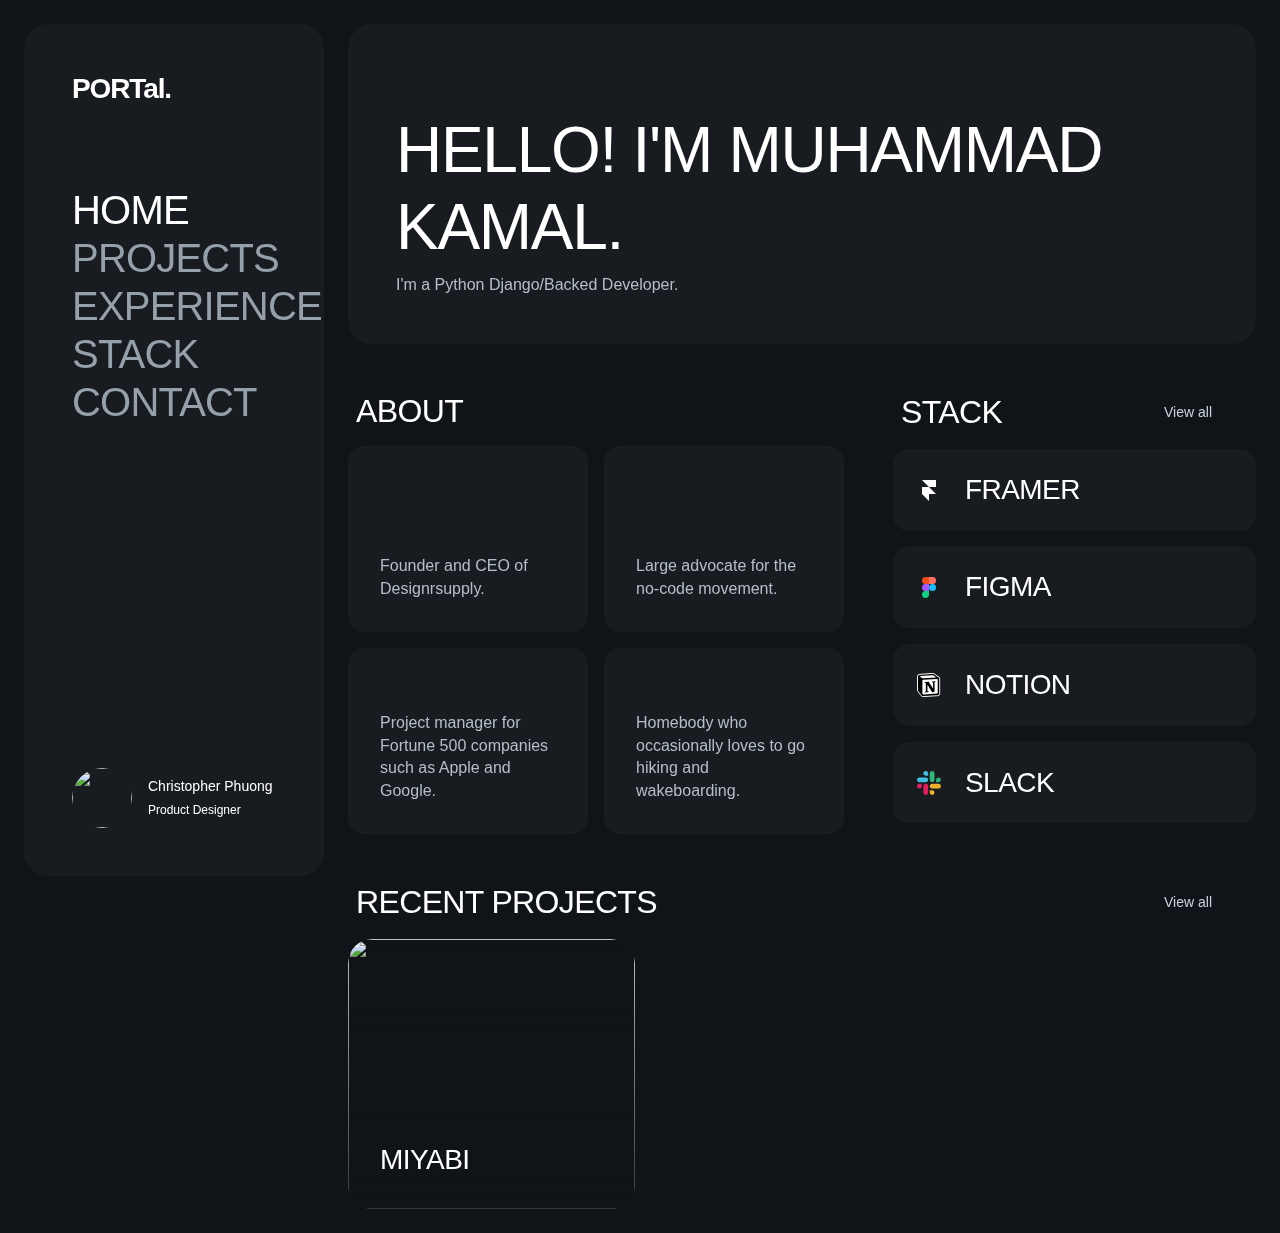
==== portal-template.framer.website/index.html @ afd6a0eb "add portfolio-2023" ====
<!DOCTYPE html><!-- ✨ Built with Framer • https://www.framer.com/ -->
<html>
   <!-- Mirrored from portal-template.framer.website/ by HTTrack Website Copier/3.x [XR&CO'2014], Sat, 02 Sep 2023 09:42:45 GMT -->
   <head>
      <meta charset="utf-8">
      <!-- End of headStart -->
      <meta name="viewport" content="width=device-width">
      <meta name="generator" content="Framer 4c611f3">
      <title>PORTal</title>
      <meta name="description" content="Personal portfolio of product designer, Christopher Phuong.">
      <meta name="framer-search-index" content="https://framerusercontent.com/sites/7beZbeI1h1yM9I72ZnfYFs/searchIndex-llsxda0z.gv7.json">
      <link rel="icon" href="../framerusercontent.com/sites/icons/default-favicon.v3.png">
      <!-- Open Graph / Facebook -->
      <meta property="og:type" content="website">
      <meta property="og:title" content="PORTal">
      <meta property="og:description" content="Personal portfolio of product designer, Christopher Phuong.">
      <meta property="og:image" content="../framerusercontent.com/images/iY5lwgjviGUFRyWDA6PpQGL3kTQ.jpg">
      <!-- Twitter -->
      <meta name="twitter:card" content="summary_large_image">
      <meta name="twitter:title" content="PORTal">
      <meta name="twitter:description" content="Personal portfolio of product designer, Christopher Phuong.">
      <meta name="twitter:image" content="../framerusercontent.com/images/iY5lwgjviGUFRyWDA6PpQGL3kTQ.jpg">
      <link href="https://fonts.gstatic.com/" rel="preconnect" crossorigin="">
      <link rel="canonical" href="https://fabulous-building-348641.framer.app/">
      <link rel="modulepreload" href="https://framerusercontent.com/sites/7beZbeI1h1yM9I72ZnfYFs/chunk-WCQS36CK.mjs">
      <link rel="modulepreload" href="https://framerusercontent.com/sites/7beZbeI1h1yM9I72ZnfYFs/chunk-ELYU6EKT.mjs">
      <link rel="modulepreload" href="https://framerusercontent.com/sites/7beZbeI1h1yM9I72ZnfYFs/SlLAnJ35xLcXRJA16tj9toiIKd7Yx_JMo1keAerm8p0.26AYCARE.mjs">
      <link rel="modulepreload" href="https://framerusercontent.com/sites/7beZbeI1h1yM9I72ZnfYFs/chunk-CHYW2MUD.mjs">
      <link rel="modulepreload" href="https://framerusercontent.com/sites/7beZbeI1h1yM9I72ZnfYFs/chunk-HLEDKTFM.mjs">
      <link rel="modulepreload" href="https://framerusercontent.com/sites/7beZbeI1h1yM9I72ZnfYFs/chunk-CP7LH2JY.mjs">
      <link rel="modulepreload" href="https://framerusercontent.com/sites/7beZbeI1h1yM9I72ZnfYFs/chunk-7OTFZQ2H.mjs">
      <link rel="modulepreload" href="https://framerusercontent.com/sites/7beZbeI1h1yM9I72ZnfYFs/chunk-J6XSFPLR.mjs">
      <link rel="modulepreload" href="https://framerusercontent.com/sites/7beZbeI1h1yM9I72ZnfYFs/chunk-LA2NT3E3.mjs">
      <link rel="modulepreload" href="https://framerusercontent.com/sites/7beZbeI1h1yM9I72ZnfYFs/chunk-JNGADCOJ.mjs">
      <link rel="modulepreload" href="https://framerusercontent.com/sites/7beZbeI1h1yM9I72ZnfYFs/chunk-LEWGV4TJ.mjs">
      <link rel="modulepreload" href="https://framerusercontent.com/sites/7beZbeI1h1yM9I72ZnfYFs/chunk-ONLSW74Z.mjs">
      <link rel="modulepreload" href="https://framerusercontent.com/sites/7beZbeI1h1yM9I72ZnfYFs/chunk-42U43NKG.mjs">
      <style data-framer-css-ssr-minified="" data-framer-components="framer-VSYWX framer-XyH1X framer-0tR4Y framer-uCgfq framer-4eSlw framer-3bycs framer-bFG8b framer-lyFp0 framer-ye7To framer-M2PeW">html,
        body,
        #main {
          height: 100%;
          margin: 0;
          padding: 0;
          box-sizing: border-box
        }
        
        :root {
          -webkit-font-smoothing: antialiased
        }
        
        * {
          box-sizing: border-box;
          -webkit-font-smoothing: inherit
        }
        
        h1,
        h2,
        h3,
        h4,
        h5,
        h6,
        p,
        figure {
          margin: 0
        }
        
        body,
        input,
        textarea,
        select,
        button {
          font-size: 12px;
          font-family: sans-serif
        }
        
        body {
          --token-4682498c-5f9d-4988-9fcc-d16aa3772ebe: #101418;
          --token-85a9719d-92f3-4601-8751-65acc0d02192: rgb(24, 28, 32);
          --token-0b309014-cfad-48c0-b779-358748264309: rgb(36, 40, 44);
          --token-115c1ffa-1208-4315-974b-e11845c99da0: rgb(255, 255, 255);
          --token-7202a82d-c244-4fb3-b904-55b189d215cc: rgb(200, 210, 220);
          --token-ae5d2b73-0163-4e12-ae73-e6989f9675b5: rgb(150, 160, 170);
          --token-970b21ff-9126-466b-9022-2793ef615d3e: rgb(100, 110, 120)
        }
        
        #__framer-badge-container {
          position: fixed;
          bottom: 0;
          padding: 20px;
          width: 100%;
          display: flex;
          justify-content: right;
          pointer-events: none;
          z-index: 314159
        }
        
        .__framer-badge {
          pointer-events: auto
        }
        
        @font-face {
          font-family: Inter Tight;
          font-style: normal;
          font-weight: 400;
          font-display: swap;
          src: url(https://fonts.gstatic.com/s/intertight/v7/NGSnv5HMAFg6IuGlBNMjxJEL2VmU3NS7Z2mjDw-aVi5SkK8.woff2) format("woff2");
          unicode-range: U+0460-052F, U+1C80-1C88, U+20B4, U+2DE0-2DFF, U+A640-A69F, U+FE2E-FE2F
        }
        
        @font-face {
          font-family: Inter Tight;
          font-style: normal;
          font-weight: 400;
          font-display: swap;
          src: url(https://fonts.gstatic.com/s/intertight/v7/NGSnv5HMAFg6IuGlBNMjxJEL2VmU3NS7Z2mjDw-aXy5SkK8.woff2) format("woff2");
          unicode-range: U+0301, U+0400-045F, U+0490-0491, U+04B0-04B1, U+2116
        }
        
        @font-face {
          font-family: Inter Tight;
          font-style: normal;
          font-weight: 400;
          font-display: swap;
          src: url(https://fonts.gstatic.com/s/intertight/v7/NGSnv5HMAFg6IuGlBNMjxJEL2VmU3NS7Z2mjDw-aVy5SkK8.woff2) format("woff2");
          unicode-range: U+1F00-1FFF
        }
        
        @font-face {
          font-family: Inter Tight;
          font-style: normal;
          font-weight: 400;
          font-display: swap;
          src: url(https://fonts.gstatic.com/s/intertight/v7/NGSnv5HMAFg6IuGlBNMjxJEL2VmU3NS7Z2mjDw-aWC5SkK8.woff2) format("woff2");
          unicode-range: U+0370-03FF
        }
        
        @font-face {
          font-family: Inter Tight;
          font-style: normal;
          font-weight: 400;
          font-display: swap;
          src: url(https://fonts.gstatic.com/s/intertight/v7/NGSnv5HMAFg6IuGlBNMjxJEL2VmU3NS7Z2mjDw-aVC5SkK8.woff2) format("woff2");
          unicode-range: U+0102-0103, U+0110-0111, U+0128-0129, U+0168-0169, U+01A0-01A1, U+01AF-01B0, U+0300-0301, U+0303-0304, U+0308-0309, U+0323, U+0329, U+1EA0-1EF9, U+20AB
        }
        
        @font-face {
          font-family: Inter Tight;
          font-style: normal;
          font-weight: 400;
          font-display: swap;
          src: url(https://fonts.gstatic.com/s/intertight/v7/NGSnv5HMAFg6IuGlBNMjxJEL2VmU3NS7Z2mjDw-aVS5SkK8.woff2) format("woff2");
          unicode-range: U+0100-02AF, U+0304, U+0308, U+0329, U+1E00-1E9F, U+1EF2-1EFF, U+2020, U+20A0-20AB, U+20AD-20CF, U+2113, U+2C60-2C7F, U+A720-A7FF
        }
        
        @font-face {
          font-family: Inter Tight;
          font-style: normal;
          font-weight: 400;
          font-display: swap;
          src: url(https://fonts.gstatic.com/s/intertight/v7/NGSnv5HMAFg6IuGlBNMjxJEL2VmU3NS7Z2mjDw-aWy5S.woff2) format("woff2");
          unicode-range: U+0000-00FF, U+0131, U+0152-0153, U+02BB-02BC, U+02C6, U+02DA, U+02DC, U+0304, U+0308, U+0329, U+2000-206F, U+2074, U+20AC, U+2122, U+2191, U+2193, U+2212, U+2215, U+FEFF, U+FFFD
        }
        
        @font-face {
          font-family: League Gothic;
          font-style: normal;
          font-weight: 400;
          font-stretch: 100%;
          font-display: swap;
          src: url(https://fonts.gstatic.com/s/leaguegothic/v11/qFdR35CBi4tvBz81xy7WG7ep-BQAY7Krj7feObpH_9aug9UKQw.woff2) format("woff2");
          unicode-range: U+0102-0103, U+0110-0111, U+0128-0129, U+0168-0169, U+01A0-01A1, U+01AF-01B0, U+0300-0301, U+0303-0304, U+0308-0309, U+0323, U+0329, U+1EA0-1EF9, U+20AB
        }
        
        @font-face {
          font-family: League Gothic;
          font-style: normal;
          font-weight: 400;
          font-stretch: 100%;
          font-display: swap;
          src: url(https://fonts.gstatic.com/s/leaguegothic/v11/qFdR35CBi4tvBz81xy7WG7ep-BQAY7Krj7feObpH_9avg9UKQw.woff2) format("woff2");
          unicode-range: U+0100-02AF, U+0304, U+0308, U+0329, U+1E00-1E9F, U+1EF2-1EFF, U+2020, U+20A0-20AB, U+20AD-20CF, U+2113, U+2C60-2C7F, U+A720-A7FF
        }
        
        @font-face {
          font-family: League Gothic;
          font-style: normal;
          font-weight: 400;
          font-stretch: 100%;
          font-display: swap;
          src: url(https://fonts.gstatic.com/s/leaguegothic/v11/qFdR35CBi4tvBz81xy7WG7ep-BQAY7Krj7feObpH_9ahg9U.woff2) format("woff2");
          unicode-range: U+0000-00FF, U+0131, U+0152-0153, U+02BB-02BC, U+02C6, U+02DA, U+02DC, U+0304, U+0308, U+0329, U+2000-206F, U+2074, U+20AC, U+2122, U+2191, U+2193, U+2212, U+2215, U+FEFF, U+FFFD
        }
        
        @font-face {
          font-family: Red Hat Display;
          font-style: normal;
          font-weight: 700;
          font-display: swap;
          src: url(https://fonts.gstatic.com/s/redhatdisplay/v19/8vIf7wUr0m80wwYf0QCXZzYzUoTK8RZQvRd-D1NYbouRQkEz-Eec.woff2) format("woff2");
          unicode-range: U+0100-02AF, U+0304, U+0308, U+0329, U+1E00-1E9F, U+1EF2-1EFF, U+2020, U+20A0-20AB, U+20AD-20CF, U+2113, U+2C60-2C7F, U+A720-A7FF
        }
        
        @font-face {
          font-family: Red Hat Display;
          font-style: normal;
          font-weight: 700;
          font-display: swap;
          src: url(https://fonts.gstatic.com/s/redhatdisplay/v19/8vIf7wUr0m80wwYf0QCXZzYzUoTK8RZQvRd-D1NYbouRQk8z-A.woff2) format("woff2");
          unicode-range: U+0000-00FF, U+0131, U+0152-0153, U+02BB-02BC, U+02C6, U+02DA, U+02DC, U+0304, U+0308, U+0329, U+2000-206F, U+2074, U+20AC, U+2122, U+2191, U+2193, U+2212, U+2215, U+FEFF, U+FFFD
        }
        
        @font-face {
          font-family: Inter Tight;
          font-style: normal;
          font-weight: 500;
          font-display: block;
          src: url(https://fonts.gstatic.com/s/intertight/v7/NGSwv5HMAFg6IuGlBNMjxLsK8ah8QA.woff2) format("woff2");
          unicode-range: U+0460-052F, U+1C80-1C88, U+20B4, U+2DE0-2DFF, U+A640-A69F, U+FE2E-FE2F
        }
        
        @font-face {
          font-family: Inter Tight;
          font-style: normal;
          font-weight: 500;
          font-display: block;
          src: url(https://fonts.gstatic.com/s/intertight/v7/NGSwv5HMAFg6IuGlBNMjxLsD8ah8QA.woff2) format("woff2");
          unicode-range: U+0301, U+0400-045F, U+0490-0491, U+04B0-04B1, U+2116
        }
        
        @font-face {
          font-family: Inter Tight;
          font-style: normal;
          font-weight: 500;
          font-display: block;
          src: url(https://fonts.gstatic.com/s/intertight/v7/NGSwv5HMAFg6IuGlBNMjxLsL8ah8QA.woff2) format("woff2");
          unicode-range: U+1F00-1FFF
        }
        
        @font-face {
          font-family: Inter Tight;
          font-style: normal;
          font-weight: 500;
          font-display: block;
          src: url(https://fonts.gstatic.com/s/intertight/v7/NGSwv5HMAFg6IuGlBNMjxLsE8ah8QA.woff2) format("woff2");
          unicode-range: U+0370-03FF
        }
        
        @font-face {
          font-family: Inter Tight;
          font-style: normal;
          font-weight: 500;
          font-display: block;
          src: url(https://fonts.gstatic.com/s/intertight/v7/NGSwv5HMAFg6IuGlBNMjxLsI8ah8QA.woff2) format("woff2");
          unicode-range: U+0102-0103, U+0110-0111, U+0128-0129, U+0168-0169, U+01A0-01A1, U+01AF-01B0, U+0300-0301, U+0303-0304, U+0308-0309, U+0323, U+0329, U+1EA0-1EF9, U+20AB
        }
        
        @font-face {
          font-family: Inter Tight;
          font-style: normal;
          font-weight: 500;
          font-display: block;
          src: url(https://fonts.gstatic.com/s/intertight/v7/NGSwv5HMAFg6IuGlBNMjxLsJ8ah8QA.woff2) format("woff2");
          unicode-range: U+0100-02AF, U+0304, U+0308, U+0329, U+1E00-1E9F, U+1EF2-1EFF, U+2020, U+20A0-20AB, U+20AD-20CF, U+2113, U+2C60-2C7F, U+A720-A7FF
        }
        
        @font-face {
          font-family: Inter Tight;
          font-style: normal;
          font-weight: 500;
          font-display: block;
          src: url(https://fonts.gstatic.com/s/intertight/v7/NGSwv5HMAFg6IuGlBNMjxLsH8ag.woff2) format("woff2");
          unicode-range: U+0000-00FF, U+0131, U+0152-0153, U+02BB-02BC, U+02C6, U+02DA, U+02DC, U+0304, U+0308, U+0329, U+2000-206F, U+2074, U+20AC, U+2122, U+2191, U+2193, U+2212, U+2215, U+FEFF, U+FFFD
        }
        
        @font-face {
          font-family: Inter Tight;
          font-style: normal;
          font-weight: 600;
          font-display: block;
          src: url(https://fonts.gstatic.com/s/intertight/v7/NGSwv5HMAFg6IuGlBNMjxLsK8ah8QA.woff2) format("woff2");
          unicode-range: U+0460-052F, U+1C80-1C88, U+20B4, U+2DE0-2DFF, U+A640-A69F, U+FE2E-FE2F
        }
        
        @font-face {
          font-family: Inter Tight;
          font-style: normal;
          font-weight: 600;
          font-display: block;
          src: url(https://fonts.gstatic.com/s/intertight/v7/NGSwv5HMAFg6IuGlBNMjxLsD8ah8QA.woff2) format("woff2");
          unicode-range: U+0301, U+0400-045F, U+0490-0491, U+04B0-04B1, U+2116
        }
        
        @font-face {
          font-family: Inter Tight;
          font-style: normal;
          font-weight: 600;
          font-display: block;
          src: url(https://fonts.gstatic.com/s/intertight/v7/NGSwv5HMAFg6IuGlBNMjxLsL8ah8QA.woff2) format("woff2");
          unicode-range: U+1F00-1FFF
        }
        
        @font-face {
          font-family: Inter Tight;
          font-style: normal;
          font-weight: 600;
          font-display: block;
          src: url(https://fonts.gstatic.com/s/intertight/v7/NGSwv5HMAFg6IuGlBNMjxLsE8ah8QA.woff2) format("woff2");
          unicode-range: U+0370-03FF
        }
        
        @font-face {
          font-family: Inter Tight;
          font-style: normal;
          font-weight: 600;
          font-display: block;
          src: url(https://fonts.gstatic.com/s/intertight/v7/NGSwv5HMAFg6IuGlBNMjxLsI8ah8QA.woff2) format("woff2");
          unicode-range: U+0102-0103, U+0110-0111, U+0128-0129, U+0168-0169, U+01A0-01A1, U+01AF-01B0, U+0300-0301, U+0303-0304, U+0308-0309, U+0323, U+0329, U+1EA0-1EF9, U+20AB
        }
        
        @font-face {
          font-family: Inter Tight;
          font-style: normal;
          font-weight: 600;
          font-display: block;
          src: url(https://fonts.gstatic.com/s/intertight/v7/NGSwv5HMAFg6IuGlBNMjxLsJ8ah8QA.woff2) format("woff2");
          unicode-range: U+0100-02AF, U+0304, U+0308, U+0329, U+1E00-1E9F, U+1EF2-1EFF, U+2020, U+20A0-20AB, U+20AD-20CF, U+2113, U+2C60-2C7F, U+A720-A7FF
        }
        
        @font-face {
          font-family: Inter Tight;
          font-style: normal;
          font-weight: 600;
          font-display: block;
          src: url(https://fonts.gstatic.com/s/intertight/v7/NGSwv5HMAFg6IuGlBNMjxLsH8ag.woff2) format("woff2");
          unicode-range: U+0000-00FF, U+0131, U+0152-0153, U+02BB-02BC, U+02C6, U+02DA, U+02DC, U+0304, U+0308, U+0329, U+2000-206F, U+2074, U+20AC, U+2122, U+2191, U+2193, U+2212, U+2215, U+FEFF, U+FFFD
        }
        
        @font-face {
          font-family: Inter Tight Placeholder;
          ascent-override: 99.65%;
          descent-override: 24.81%;
          line-gap-override: 0%;
          size-adjust: 97.21%;
          src: local("Arial")
        }
        
        @font-face {
          font-family: Red Hat Display Placeholder;
          ascent-override: 102.67%;
          descent-override: 30.76%;
          line-gap-override: 0%;
          size-adjust: 99.15%;
          src: local("Arial")
        }
        
        @font-face {
          font-family: League Gothic Placeholder;
          ascent-override: 163.28%;
          descent-override: 39.24%;
          line-gap-override: 0%;
          size-adjust: 59.25%;
          src: local("Arial")
        }
        
        @font-face {
          font-family: Inter Placeholder;
          ascent-override: 90%;
          descent-override: 22.43%;
          line-gap-override: 0%;
          size-adjust: 107.64%;
          src: local("Arial")
        }
        
        @font-face {
          font-display: block;
          font-family: Inter;
          font-style: normal;
          font-weight: 100;
          src: url(https://app.framerstatic.com/Inter-Thin.cyrillic-ext-BHDA65O4.woff2) format("woff2");
          unicode-range: U+0460-052F, U+1C80-1C88, U+20B4, U+2DE0-2DFF, U+A640-A69F, U+FE2E-FE2F
        }
        
        @font-face {
          font-display: block;
          font-family: Inter;
          font-style: normal;
          font-weight: 100;
          src: url(https://app.framerstatic.com/Inter-Thin.cyrillic-Q5IXHU2O.woff2) format("woff2");
          unicode-range: U+0301, U+0400-045F, U+0490-0491, U+04B0-04B1, U+2116
        }
        
        @font-face {
          font-display: block;
          font-family: Inter;
          font-style: normal;
          font-weight: 100;
          src: url(https://app.framerstatic.com/Inter-Thin.greek-ext-VVOQA2NE.woff2) format("woff2");
          unicode-range: U+1F00-1FFF
        }
        
        @font-face {
          font-display: block;
          font-family: Inter;
          font-style: normal;
          font-weight: 100;
          src: url(https://app.framerstatic.com/Inter-Thin.greek-E3WNEUH6.woff2) format("woff2");
          unicode-range: U+0370-03FF
        }
        
        @font-face {
          font-display: block;
          font-family: Inter;
          font-style: normal;
          font-weight: 100;
          src: url(https://app.framerstatic.com/Inter-Thin.latin-ext-5RC4NRHN.woff2) format("woff2");
          unicode-range: U+0100-024F, U+0259, U+1E00-1EFF, U+2020, U+20A0-20AB, U+20AD-20CF, U+2113, U+2C60-2C7F, U+A720-A7FF
        }
        
        @font-face {
          font-display: block;
          font-family: Inter;
          font-style: normal;
          font-weight: 100;
          src: url(https://app.framerstatic.com/Inter-Thin.latin-GJ7CRGHG.woff2) format("woff2");
          unicode-range: U+0000-00FF, U+0131, U+0152-0153, U+02BB-02BC, U+02C6, U+02DA, U+02DC, U+2000-206F, U+2074, U+20AC, U+2122, U+2191, U+2193, U+2212, U+2215, U+FEFF, U+FFFD
        }
        
        @font-face {
          font-display: block;
          font-family: Inter;
          font-style: normal;
          font-weight: 100;
          src: url(https://app.framerstatic.com/Inter-Thin.vietnamese-Z3Y7DPWO.woff2) format("woff2");
          unicode-range: U+0102-0103, U+0110-0111, U+0128-0129, U+0168-0169, U+01A0-01A1, U+01AF-01B0, U+1EA0-1EF9, U+20AB
        }
        
        @font-face {
          font-display: block;
          font-family: Inter;
          font-style: normal;
          font-weight: 200;
          src: url(https://app.framerstatic.com/Inter-ExtraLight.cyrillic-ext-7NWKXNAT.woff2) format("woff2");
          unicode-range: U+0460-052F, U+1C80-1C88, U+20B4, U+2DE0-2DFF, U+A640-A69F, U+FE2E-FE2F
        }
        
        @font-face {
          font-display: block;
          font-family: Inter;
          font-style: normal;
          font-weight: 200;
          src: url(https://app.framerstatic.com/Inter-ExtraLight.cyrillic-IBWUD6RJ.woff2) format("woff2");
          unicode-range: U+0301, U+0400-045F, U+0490-0491, U+04B0-04B1, U+2116
        }
        
        @font-face {
          font-display: block;
          font-family: Inter;
          font-style: normal;
          font-weight: 200;
          src: url(https://app.framerstatic.com/Inter-ExtraLight.greek-ext-HUMDTRBU.woff2) format("woff2");
          unicode-range: U+1F00-1FFF
        }
        
        @font-face {
          font-display: block;
          font-family: Inter;
          font-style: normal;
          font-weight: 200;
          src: url(https://app.framerstatic.com/Inter-ExtraLight.greek-ZLLHEEN3.woff2) format("woff2");
          unicode-range: U+0370-03FF
        }
        
        @font-face {
          font-display: block;
          font-family: Inter;
          font-style: normal;
          font-weight: 200;
          src: url(https://app.framerstatic.com/Inter-ExtraLight.latin-ext-72JE5FGU.woff2) format("woff2");
          unicode-range: U+0100-024F, U+0259, U+1E00-1EFF, U+2020, U+20A0-20AB, U+20AD-20CF, U+2113, U+2C60-2C7F, U+A720-A7FF
        }
        
        @font-face {
          font-display: block;
          font-family: Inter;
          font-style: normal;
          font-weight: 200;
          src: url(https://app.framerstatic.com/Inter-ExtraLight.latin-2JHDAFAQ.woff2) format("woff2");
          unicode-range: U+0000-00FF, U+0131, U+0152-0153, U+02BB-02BC, U+02C6, U+02DA, U+02DC, U+2000-206F, U+2074, U+20AC, U+2122, U+2191, U+2193, U+2212, U+2215, U+FEFF, U+FFFD
        }
        
        @font-face {
          font-display: block;
          font-family: Inter;
          font-style: normal;
          font-weight: 200;
          src: url(https://app.framerstatic.com/Inter-ExtraLight.vietnamese-VKRCA4VC.woff2) format("woff2");
          unicode-range: U+0102-0103, U+0110-0111, U+0128-0129, U+0168-0169, U+01A0-01A1, U+01AF-01B0, U+1EA0-1EF9, U+20AB
        }
        
        @font-face {
          font-display: block;
          font-family: Inter;
          font-style: normal;
          font-weight: 300;
          src: url(https://app.framerstatic.com/Inter-Light.cyrillic-ext-G3OTPKE4.woff2) format("woff2");
          unicode-range: U+0460-052F, U+1C80-1C88, U+20B4, U+2DE0-2DFF, U+A640-A69F, U+FE2E-FE2F
        }
        
        @font-face {
          font-display: block;
          font-family: Inter;
          font-style: normal;
          font-weight: 300;
          src: url(https://app.framerstatic.com/Inter-Light.cyrillic-JO7ZJTP6.woff2) format("woff2");
          unicode-range: U+0301, U+0400-045F, U+0490-0491, U+04B0-04B1, U+2116
        }
        
        @font-face {
          font-display: block;
          font-family: Inter;
          font-style: normal;
          font-weight: 300;
          src: url(https://app.framerstatic.com/Inter-Light.greek-ext-N63XCCK3.woff2) format("woff2");
          unicode-range: U+1F00-1FFF
        }
        
        @font-face {
          font-display: block;
          font-family: Inter;
          font-style: normal;
          font-weight: 300;
          src: url(https://app.framerstatic.com/Inter-Light.greek-5GVUXSXZ.woff2) format("woff2");
          unicode-range: U+0370-03FF
        }
        
        @font-face {
          font-display: block;
          font-family: Inter;
          font-style: normal;
          font-weight: 300;
          src: url(https://app.framerstatic.com/Inter-Light.latin-ext-RREJIMQ3.woff2) format("woff2");
          unicode-range: U+0100-024F, U+0259, U+1E00-1EFF, U+2020, U+20A0-20AB, U+20AD-20CF, U+2113, U+2C60-2C7F, U+A720-A7FF
        }
        
        @font-face {
          font-display: block;
          font-family: Inter;
          font-style: normal;
          font-weight: 300;
          src: url(https://app.framerstatic.com/Inter-Light.latin-EKF76FXR.woff2) format("woff2");
          unicode-range: U+0000-00FF, U+0131, U+0152-0153, U+02BB-02BC, U+02C6, U+02DA, U+02DC, U+2000-206F, U+2074, U+20AC, U+2122, U+2191, U+2193, U+2212, U+2215, U+FEFF, U+FFFD
        }
        
        @font-face {
          font-display: block;
          font-family: Inter;
          font-style: normal;
          font-weight: 300;
          src: url(https://app.framerstatic.com/Inter-Light.vietnamese-GVC2UOFS.woff2) format("woff2");
          unicode-range: U+0102-0103, U+0110-0111, U+0128-0129, U+0168-0169, U+01A0-01A1, U+01AF-01B0, U+1EA0-1EF9, U+20AB
        }
        
        @font-face {
          font-display: swap;
          font-family: Inter;
          font-style: normal;
          font-weight: 400;
          src: url(https://app.framerstatic.com/Inter-Regular.cyrillic-ext-CFTLRB35.woff2) format("woff2");
          unicode-range: U+0460-052F, U+1C80-1C88, U+20B4, U+2DE0-2DFF, U+A640-A69F, U+FE2E-FE2F
        }
        
        @font-face {
          font-display: swap;
          font-family: Inter;
          font-style: normal;
          font-weight: 400;
          src: url(https://app.framerstatic.com/Inter-Regular.cyrillic-KKLZBALH.woff2) format("woff2");
          unicode-range: U+0301, U+0400-045F, U+0490-0491, U+04B0-04B1, U+2116
        }
        
        @font-face {
          font-display: swap;
          font-family: Inter;
          font-style: normal;
          font-weight: 400;
          src: url(https://app.framerstatic.com/Inter-Regular.greek-ext-ULEBLIFV.woff2) format("woff2");
          unicode-range: U+1F00-1FFF
        }
        
        @font-face {
          font-display: swap;
          font-family: Inter;
          font-style: normal;
          font-weight: 400;
          src: url(https://app.framerstatic.com/Inter-Regular.greek-IRHSNFQB.woff2) format("woff2");
          unicode-range: U+0370-03FF
        }
        
        @font-face {
          font-display: swap;
          font-family: Inter;
          font-style: normal;
          font-weight: 400;
          src: url(https://app.framerstatic.com/Inter-Regular.latin-ext-VZDUGU3Q.woff2) format("woff2");
          unicode-range: U+0100-024F, U+0259, U+1E00-1EFF, U+2020, U+20A0-20AB, U+20AD-20CF, U+2113, U+2C60-2C7F, U+A720-A7FF
        }
        
        @font-face {
          font-display: swap;
          font-family: Inter;
          font-style: normal;
          font-weight: 400;
          src: url(https://app.framerstatic.com/Inter-Regular.latin-JLQMKCHE.woff2) format("woff2");
          unicode-range: U+0000-00FF, U+0131, U+0152-0153, U+02BB-02BC, U+02C6, U+02DA, U+02DC, U+2000-206F, U+2074, U+20AC, U+2122, U+2191, U+2193, U+2212, U+2215, U+FEFF, U+FFFD
        }
        
        @font-face {
          font-display: swap;
          font-family: Inter;
          font-style: normal;
          font-weight: 400;
          src: url(https://app.framerstatic.com/Inter-Regular.vietnamese-QK7VSWXK.woff2) format("woff2");
          unicode-range: U+0102-0103, U+0110-0111, U+0128-0129, U+0168-0169, U+01A0-01A1, U+01AF-01B0, U+1EA0-1EF9, U+20AB
        }
        
        @font-face {
          font-display: block;
          font-family: Inter;
          font-style: normal;
          font-weight: 500;
          src: url(https://app.framerstatic.com/Inter-Medium.cyrillic-ext-M4WHNGTS.woff2) format("woff2");
          unicode-range: U+0460-052F, U+1C80-1C88, U+20B4, U+2DE0-2DFF, U+A640-A69F, U+FE2E-FE2F
        }
        
        @font-face {
          font-display: block;
          font-family: Inter;
          font-style: normal;
          font-weight: 500;
          src: url(https://app.framerstatic.com/Inter-Medium.cyrillic-JVU2PANX.woff2) format("woff2");
          unicode-range: U+0301, U+0400-045F, U+0490-0491, U+04B0-04B1, U+2116
        }
        
        @font-face {
          font-display: block;
          font-family: Inter;
          font-style: normal;
          font-weight: 500;
          src: url(https://app.framerstatic.com/Inter-Medium.greek-ext-4KCQBEIZ.woff2) format("woff2");
          unicode-range: U+1F00-1FFF
        }
        
        @font-face {
          font-display: block;
          font-family: Inter;
          font-style: normal;
          font-weight: 500;
          src: url(https://app.framerstatic.com/Inter-Medium.greek-DPOQGN7L.woff2) format("woff2");
          unicode-range: U+0370-03FF
        }
        
        @font-face {
          font-display: block;
          font-family: Inter;
          font-style: normal;
          font-weight: 500;
          src: url(https://app.framerstatic.com/Inter-Medium.latin-ext-J4DBSW7F.woff2) format("woff2");
          unicode-range: U+0100-024F, U+0259, U+1E00-1EFF, U+2020, U+20A0-20AB, U+20AD-20CF, U+2113, U+2C60-2C7F, U+A720-A7FF
        }
        
        @font-face {
          font-display: block;
          font-family: Inter;
          font-style: normal;
          font-weight: 500;
          src: url(https://app.framerstatic.com/Inter-Medium.latin-Y3IVPL46.woff2) format("woff2");
          unicode-range: U+0000-00FF, U+0131, U+0152-0153, U+02BB-02BC, U+02C6, U+02DA, U+02DC, U+2000-206F, U+2074, U+20AC, U+2122, U+2191, U+2193, U+2212, U+2215, U+FEFF, U+FFFD
        }
        
        @font-face {
          font-display: block;
          font-family: Inter;
          font-style: normal;
          font-weight: 500;
          src: url(https://app.framerstatic.com/Inter-Medium.vietnamese-PJV76O4P.woff2) format("woff2");
          unicode-range: U+0102-0103, U+0110-0111, U+0128-0129, U+0168-0169, U+01A0-01A1, U+01AF-01B0, U+1EA0-1EF9, U+20AB
        }
        
        @font-face {
          font-display: block;
          font-family: Inter;
          font-style: normal;
          font-weight: 600;
          src: url(https://app.framerstatic.com/Inter-SemiBold.cyrillic-ext-C7KWUKA7.woff2) format("woff2");
          unicode-range: U+0460-052F, U+1C80-1C88, U+20B4, U+2DE0-2DFF, U+A640-A69F, U+FE2E-FE2F
        }
        
        @font-face {
          font-display: block;
          font-family: Inter;
          font-style: normal;
          font-weight: 600;
          src: url(https://app.framerstatic.com/Inter-SemiBold.cyrillic-JWV7SOZ6.woff2) format("woff2");
          unicode-range: U+0301, U+0400-045F, U+0490-0491, U+04B0-04B1, U+2116
        }
        
        @font-face {
          font-display: block;
          font-family: Inter;
          font-style: normal;
          font-weight: 600;
          src: url(https://app.framerstatic.com/Inter-SemiBold.greek-ext-FBKSFTSU.woff2) format("woff2");
          unicode-range: U+1F00-1FFF
        }
        
        @font-face {
          font-display: block;
          font-family: Inter;
          font-style: normal;
          font-weight: 600;
          src: url(https://app.framerstatic.com/Inter-SemiBold.greek-EQ3PSENU.woff2) format("woff2");
          unicode-range: U+0370-03FF
        }
        
        @font-face {
          font-display: block;
          font-family: Inter;
          font-style: normal;
          font-weight: 600;
          src: url(https://app.framerstatic.com/Inter-SemiBold.latin-ext-ULRSO3ZR.woff2) format("woff2");
          unicode-range: U+0100-024F, U+0259, U+1E00-1EFF, U+2020, U+20A0-20AB, U+20AD-20CF, U+2113, U+2C60-2C7F, U+A720-A7FF
        }
        
        @font-face {
          font-display: block;
          font-family: Inter;
          font-style: normal;
          font-weight: 600;
          src: url(https://app.framerstatic.com/Inter-SemiBold.latin-RDYY2AG2.woff2) format("woff2");
          unicode-range: U+0000-00FF, U+0131, U+0152-0153, U+02BB-02BC, U+02C6, U+02DA, U+02DC, U+2000-206F, U+2074, U+20AC, U+2122, U+2191, U+2193, U+2212, U+2215, U+FEFF, U+FFFD
        }
        
        @font-face {
          font-display: block;
          font-family: Inter;
          font-style: normal;
          font-weight: 600;
          src: url(https://app.framerstatic.com/Inter-SemiBold.vietnamese-ESQNSEQ3.woff2) format("woff2");
          unicode-range: U+0102-0103, U+0110-0111, U+0128-0129, U+0168-0169, U+01A0-01A1, U+01AF-01B0, U+1EA0-1EF9, U+20AB
        }
        
        @font-face {
          font-display: swap;
          font-family: Inter;
          font-style: normal;
          font-weight: 700;
          src: url(https://app.framerstatic.com/Inter-Bold.cyrillic-ext-XOTVL7ZR.woff2) format("woff2");
          unicode-range: U+0460-052F, U+1C80-1C88, U+20B4, U+2DE0-2DFF, U+A640-A69F, U+FE2E-FE2F
        }
        
        @font-face {
          font-display: swap;
          font-family: Inter;
          font-style: normal;
          font-weight: 700;
          src: url(https://app.framerstatic.com/Inter-Bold.cyrillic-6LOMBC2V.woff2) format("woff2");
          unicode-range: U+0301, U+0400-045F, U+0490-0491, U+04B0-04B1, U+2116
        }
        
        @font-face {
          font-display: swap;
          font-family: Inter;
          font-style: normal;
          font-weight: 700;
          src: url(https://app.framerstatic.com/Inter-Bold.greek-ext-WXWSJXLB.woff2) format("woff2");
          unicode-range: U+1F00-1FFF
        }
        
        @font-face {
          font-display: swap;
          font-family: Inter;
          font-style: normal;
          font-weight: 700;
          src: url(https://app.framerstatic.com/Inter-Bold.greek-YRST7ODZ.woff2) format("woff2");
          unicode-range: U+0370-03FF
        }
        
        @font-face {
          font-display: swap;
          font-family: Inter;
          font-style: normal;
          font-weight: 700;
          src: url(https://app.framerstatic.com/Inter-Bold.latin-ext-BASA5UL3.woff2) format("woff2");
          unicode-range: U+0100-024F, U+0259, U+1E00-1EFF, U+2020, U+20A0-20AB, U+20AD-20CF, U+2113, U+2C60-2C7F, U+A720-A7FF
        }
        
        @font-face {
          font-display: swap;
          font-family: Inter;
          font-style: normal;
          font-weight: 700;
          src: url(https://app.framerstatic.com/Inter-Bold.latin-UCM45LQF.woff2) format("woff2");
          unicode-range: U+0000-00FF, U+0131, U+0152-0153, U+02BB-02BC, U+02C6, U+02DA, U+02DC, U+2000-206F, U+2074, U+20AC, U+2122, U+2191, U+2193, U+2212, U+2215, U+FEFF, U+FFFD
        }
        
        @font-face {
          font-display: swap;
          font-family: Inter;
          font-style: normal;
          font-weight: 700;
          src: url(https://app.framerstatic.com/Inter-Bold.vietnamese-OEVJMXEP.woff2) format("woff2");
          unicode-range: U+0102-0103, U+0110-0111, U+0128-0129, U+0168-0169, U+01A0-01A1, U+01AF-01B0, U+1EA0-1EF9, U+20AB
        }
        
        @font-face {
          font-display: block;
          font-family: Inter;
          font-style: normal;
          font-weight: 800;
          src: url(https://app.framerstatic.com/Inter-ExtraBold.cyrillic-ext-7Q6SVIPE.woff2) format("woff2");
          unicode-range: U+0460-052F, U+1C80-1C88, U+20B4, U+2DE0-2DFF, U+A640-A69F, U+FE2E-FE2F
        }
        
        @font-face {
          font-display: block;
          font-family: Inter;
          font-style: normal;
          font-weight: 800;
          src: url(https://app.framerstatic.com/Inter-ExtraBold.cyrillic-JSLPE6KW.woff2) format("woff2");
          unicode-range: U+0301, U+0400-045F, U+0490-0491, U+04B0-04B1, U+2116
        }
        
        @font-face {
          font-display: block;
          font-family: Inter;
          font-style: normal;
          font-weight: 800;
          src: url(https://app.framerstatic.com/Inter-ExtraBold.greek-ext-6OYGJJV7.woff2) format("woff2");
          unicode-range: U+1F00-1FFF
        }
        
        @font-face {
          font-display: block;
          font-family: Inter;
          font-style: normal;
          font-weight: 800;
          src: url(https://app.framerstatic.com/Inter-ExtraBold.greek-SHW2FPC4.woff2) format("woff2");
          unicode-range: U+0370-03FF
        }
        
        @font-face {
          font-display: block;
          font-family: Inter;
          font-style: normal;
          font-weight: 800;
          src: url(https://app.framerstatic.com/Inter-ExtraBold.latin-ext-A5DUFOP6.woff2) format("woff2");
          unicode-range: U+0100-024F, U+0259, U+1E00-1EFF, U+2020, U+20A0-20AB, U+20AD-20CF, U+2113, U+2C60-2C7F, U+A720-A7FF
        }
        
        @font-face {
          font-display: block;
          font-family: Inter;
          font-style: normal;
          font-weight: 800;
          src: url(https://app.framerstatic.com/Inter-ExtraBold.latin-OW4UGSRU.woff2) format("woff2");
          unicode-range: U+0000-00FF, U+0131, U+0152-0153, U+02BB-02BC, U+02C6, U+02DA, U+02DC, U+2000-206F, U+2074, U+20AC, U+2122, U+2191, U+2193, U+2212, U+2215, U+FEFF, U+FFFD
        }
        
        @font-face {
          font-display: block;
          font-family: Inter;
          font-style: normal;
          font-weight: 800;
          src: url(https://app.framerstatic.com/Inter-ExtraBold.vietnamese-IBBC7NGV.woff2) format("woff2");
          unicode-range: U+0102-0103, U+0110-0111, U+0128-0129, U+0168-0169, U+01A0-01A1, U+01AF-01B0, U+1EA0-1EF9, U+20AB
        }
        
        @font-face {
          font-display: block;
          font-family: Inter;
          font-style: normal;
          font-weight: 900;
          src: url(https://app.framerstatic.com/Inter-Black.cyrillic-ext-TU4ITVTR.woff2) format("woff2");
          unicode-range: U+0460-052F, U+1C80-1C88, U+20B4, U+2DE0-2DFF, U+A640-A69F, U+FE2E-FE2F
        }
        
        @font-face {
          font-display: block;
          font-family: Inter;
          font-style: normal;
          font-weight: 900;
          src: url(https://app.framerstatic.com/Inter-Black.cyrillic-JX7CGTYD.woff2) format("woff2");
          unicode-range: U+0301, U+0400-045F, U+0490-0491, U+04B0-04B1, U+2116
        }
        
        @font-face {
          font-display: block;
          font-family: Inter;
          font-style: normal;
          font-weight: 900;
          src: url(https://app.framerstatic.com/Inter-Black.greek-ext-LS3GCBFI.woff2) format("woff2");
          unicode-range: U+1F00-1FFF
        }
        
        @font-face {
          font-display: block;
          font-family: Inter;
          font-style: normal;
          font-weight: 900;
          src: url(https://app.framerstatic.com/Inter-Black.greek-ZWCJHBP5.woff2) format("woff2");
          unicode-range: U+0370-03FF
        }
        
        @font-face {
          font-display: block;
          font-family: Inter;
          font-style: normal;
          font-weight: 900;
          src: url(https://app.framerstatic.com/Inter-Black.latin-ext-BZLEUMX6.woff2) format("woff2");
          unicode-range: U+0100-024F, U+0259, U+1E00-1EFF, U+2020, U+20A0-20AB, U+20AD-20CF, U+2113, U+2C60-2C7F, U+A720-A7FF
        }
        
        @font-face {
          font-display: block;
          font-family: Inter;
          font-style: normal;
          font-weight: 900;
          src: url(https://app.framerstatic.com/Inter-Black.latin-TETRYDF7.woff2) format("woff2");
          unicode-range: U+0000-00FF, U+0131, U+0152-0153, U+02BB-02BC, U+02C6, U+02DA, U+02DC, U+2000-206F, U+2074, U+20AC, U+2122, U+2191, U+2193, U+2212, U+2215, U+FEFF, U+FFFD
        }
        
        @font-face {
          font-display: block;
          font-family: Inter;
          font-style: normal;
          font-weight: 900;
          src: url(https://app.framerstatic.com/Inter-Black.vietnamese-RXQCC3EJ.woff2) format("woff2");
          unicode-range: U+0102-0103, U+0110-0111, U+0128-0129, U+0168-0169, U+01A0-01A1, U+01AF-01B0, U+1EA0-1EF9, U+20AB
        }
        
        @font-face {
          font-display: block;
          font-family: Inter;
          font-style: italic;
          font-weight: 100;
          src: url(https://app.framerstatic.com/Inter-ThinItalic.cyrillic-ext-2RGKWUBV.woff2) format("woff2");
          unicode-range: U+0460-052F, U+1C80-1C88, U+20B4, U+2DE0-2DFF, U+A640-A69F, U+FE2E-FE2F
        }
        
        @font-face {
          font-display: block;
          font-family: Inter;
          font-style: italic;
          font-weight: 100;
          src: url(https://app.framerstatic.com/Inter-ThinItalic.cyrillic-TDYIP5HV.woff2) format("woff2");
          unicode-range: U+0301, U+0400-045F, U+0490-0491, U+04B0-04B1, U+2116
        }
        
        @font-face {
          font-display: block;
          font-family: Inter;
          font-style: italic;
          font-weight: 100;
          src: url(https://app.framerstatic.com/Inter-ThinItalic.greek-ext-WR4TIDYZ.woff2) format("woff2");
          unicode-range: U+1F00-1FFF
        }
        
        @font-face {
          font-display: block;
          font-family: Inter;
          font-style: italic;
          font-weight: 100;
          src: url(https://app.framerstatic.com/Inter-ThinItalic.greek-V3WZMSP7.woff2) format("woff2");
          unicode-range: U+0370-03FF
        }
        
        @font-face {
          font-display: block;
          font-family: Inter;
          font-style: italic;
          font-weight: 100;
          src: url(https://app.framerstatic.com/Inter-ThinItalic.latin-ext-TXFTJONQ.woff2) format("woff2");
          unicode-range: U+0100-024F, U+0259, U+1E00-1EFF, U+2020, U+20A0-20AB, U+20AD-20CF, U+2113, U+2C60-2C7F, U+A720-A7FF
        }
        
        @font-face {
          font-display: block;
          font-family: Inter;
          font-style: italic;
          font-weight: 100;
          src: url(https://app.framerstatic.com/Inter-ThinItalic.latin-RVEBKP6O.woff2) format("woff2");
          unicode-range: U+0000-00FF, U+0131, U+0152-0153, U+02BB-02BC, U+02C6, U+02DA, U+02DC, U+2000-206F, U+2074, U+20AC, U+2122, U+2191, U+2193, U+2212, U+2215, U+FEFF, U+FFFD
        }
        
        @font-face {
          font-display: block;
          font-family: Inter;
          font-style: italic;
          font-weight: 100;
          src: url(https://app.framerstatic.com/Inter-ThinItalic.vietnamese-WCBPP4MD.woff2) format("woff2");
          unicode-range: U+0102-0103, U+0110-0111, U+0128-0129, U+0168-0169, U+01A0-01A1, U+01AF-01B0, U+1EA0-1EF9, U+20AB
        }
        
        @font-face {
          font-display: block;
          font-family: Inter;
          font-style: italic;
          font-weight: 200;
          src: url(https://app.framerstatic.com/Inter-ExtraLightItalic.cyrillic-ext-OVCHMVPD.woff2) format("woff2");
          unicode-range: U+0460-052F, U+1C80-1C88, U+20B4, U+2DE0-2DFF, U+A640-A69F, U+FE2E-FE2F
        }
        
        @font-face {
          font-display: block;
          font-family: Inter;
          font-style: italic;
          font-weight: 200;
          src: url(https://app.framerstatic.com/Inter-ExtraLightItalic.cyrillic-BRDZE5UH.woff2) format("woff2");
          unicode-range: U+0301, U+0400-045F, U+0490-0491, U+04B0-04B1, U+2116
        }
        
        @font-face {
          font-display: block;
          font-family: Inter;
          font-style: italic;
          font-weight: 200;
          src: url(https://app.framerstatic.com/Inter-ExtraLightItalic.greek-ext-YV64YFFH.woff2) format("woff2");
          unicode-range: U+1F00-1FFF
        }
        
        @font-face {
          font-display: block;
          font-family: Inter;
          font-style: italic;
          font-weight: 200;
          src: url(https://app.framerstatic.com/Inter-ExtraLightItalic.greek-EJVCLASM.woff2) format("woff2");
          unicode-range: U+0370-03FF
        }
        
        @font-face {
          font-display: block;
          font-family: Inter;
          font-style: italic;
          font-weight: 200;
          src: url(https://app.framerstatic.com/Inter-ExtraLightItalic.latin-ext-2MHTM56A.woff2) format("woff2");
          unicode-range: U+0100-024F, U+0259, U+1E00-1EFF, U+2020, U+20A0-20AB, U+20AD-20CF, U+2113, U+2C60-2C7F, U+A720-A7FF
        }
        
        @font-face {
          font-display: block;
          font-family: Inter;
          font-style: italic;
          font-weight: 200;
          src: url(https://app.framerstatic.com/Inter-ExtraLightItalic.latin-JB3CJMMM.woff2) format("woff2");
          unicode-range: U+0000-00FF, U+0131, U+0152-0153, U+02BB-02BC, U+02C6, U+02DA, U+02DC, U+2000-206F, U+2074, U+20AC, U+2122, U+2191, U+2193, U+2212, U+2215, U+FEFF, U+FFFD
        }
        
        @font-face {
          font-display: block;
          font-family: Inter;
          font-style: italic;
          font-weight: 200;
          src: url(https://app.framerstatic.com/Inter-ExtraLightItalic.vietnamese-3EJ3IQYS.woff2) format("woff2");
          unicode-range: U+0102-0103, U+0110-0111, U+0128-0129, U+0168-0169, U+01A0-01A1, U+01AF-01B0, U+1EA0-1EF9, U+20AB
        }
        
        @font-face {
          font-display: block;
          font-family: Inter;
          font-style: italic;
          font-weight: 300;
          src: url(https://app.framerstatic.com/Inter-LightItalic.cyrillic-ext-C2S5XS3D.woff2) format("woff2");
          unicode-range: U+0460-052F, U+1C80-1C88, U+20B4, U+2DE0-2DFF, U+A640-A69F, U+FE2E-FE2F
        }
        
        @font-face {
          font-display: block;
          font-family: Inter;
          font-style: italic;
          font-weight: 300;
          src: url(https://app.framerstatic.com/Inter-LightItalic.cyrillic-E7CYPW5D.woff2) format("woff2");
          unicode-range: U+0301, U+0400-045F, U+0490-0491, U+04B0-04B1, U+2116
        }
        
        @font-face {
          font-display: block;
          font-family: Inter;
          font-style: italic;
          font-weight: 300;
          src: url(https://app.framerstatic.com/Inter-LightItalic.greek-ext-ROSAFPGE.woff2) format("woff2");
          unicode-range: U+1F00-1FFF
        }
        
        @font-face {
          font-display: block;
          font-family: Inter;
          font-style: italic;
          font-weight: 300;
          src: url(https://app.framerstatic.com/Inter-LightItalic.greek-PAWWH37Z.woff2) format("woff2");
          unicode-range: U+0370-03FF
        }
        
        @font-face {
          font-display: block;
          font-family: Inter;
          font-style: italic;
          font-weight: 300;
          src: url(https://app.framerstatic.com/Inter-LightItalic.latin-ext-N2Z67Z45.woff2) format("woff2");
          unicode-range: U+0100-024F, U+0259, U+1E00-1EFF, U+2020, U+20A0-20AB, U+20AD-20CF, U+2113, U+2C60-2C7F, U+A720-A7FF
        }
        
        @font-face {
          font-display: block;
          font-family: Inter;
          font-style: italic;
          font-weight: 300;
          src: url(https://app.framerstatic.com/Inter-LightItalic.latin-SLSTLWEU.woff2) format("woff2");
          unicode-range: U+0000-00FF, U+0131, U+0152-0153, U+02BB-02BC, U+02C6, U+02DA, U+02DC, U+2000-206F, U+2074, U+20AC, U+2122, U+2191, U+2193, U+2212, U+2215, U+FEFF, U+FFFD
        }
        
        @font-face {
          font-display: block;
          font-family: Inter;
          font-style: italic;
          font-weight: 300;
          src: url(https://app.framerstatic.com/Inter-LightItalic.vietnamese-RLGM2D3Y.woff2) format("woff2");
          unicode-range: U+0102-0103, U+0110-0111, U+0128-0129, U+0168-0169, U+01A0-01A1, U+01AF-01B0, U+1EA0-1EF9, U+20AB
        }
        
        @font-face {
          font-display: swap;
          font-family: Inter;
          font-style: italic;
          font-weight: 400;
          src: url(https://app.framerstatic.com/Inter-Italic.cyrillic-ext-YDGMJOJO.woff2) format("woff2");
          unicode-range: U+0460-052F, U+1C80-1C88, U+20B4, U+2DE0-2DFF, U+A640-A69F, U+FE2E-FE2F
        }
        
        @font-face {
          font-display: swap;
          font-family: Inter;
          font-style: italic;
          font-weight: 400;
          src: url(https://app.framerstatic.com/Inter-Italic.cyrillic-BFOVMAQB.woff2) format("woff2");
          unicode-range: U+0301, U+0400-045F, U+0490-0491, U+04B0-04B1, U+2116
        }
        
        @font-face {
          font-display: swap;
          font-family: Inter;
          font-style: italic;
          font-weight: 400;
          src: url(https://app.framerstatic.com/Inter-Italic.greek-ext-4KOU3AHC.woff2) format("woff2");
          unicode-range: U+1F00-1FFF
        }
        
        @font-face {
          font-display: swap;
          font-family: Inter;
          font-style: italic;
          font-weight: 400;
          src: url(https://app.framerstatic.com/Inter-Italic.greek-OJTBJNE6.woff2) format("woff2");
          unicode-range: U+0370-03FF
        }
        
        @font-face {
          font-display: swap;
          font-family: Inter;
          font-style: italic;
          font-weight: 400;
          src: url(https://app.framerstatic.com/Inter-Italic.latin-ext-H4B22QN6.woff2) format("woff2");
          unicode-range: U+0100-024F, U+0259, U+1E00-1EFF, U+2020, U+20A0-20AB, U+20AD-20CF, U+2113, U+2C60-2C7F, U+A720-A7FF
        }
        
        @font-face {
          font-display: swap;
          font-family: Inter;
          font-style: italic;
          font-weight: 400;
          src: url(https://app.framerstatic.com/Inter-Italic.latin-2DWX32EN.woff2) format("woff2");
          unicode-range: U+0000-00FF, U+0131, U+0152-0153, U+02BB-02BC, U+02C6, U+02DA, U+02DC, U+2000-206F, U+2074, U+20AC, U+2122, U+2191, U+2193, U+2212, U+2215, U+FEFF, U+FFFD
        }
        
        @font-face {
          font-display: swap;
          font-family: Inter;
          font-style: italic;
          font-weight: 400;
          src: url(https://app.framerstatic.com/Inter-Italic.vietnamese-TYMT6CKW.woff2) format("woff2");
          unicode-range: U+0102-0103, U+0110-0111, U+0128-0129, U+0168-0169, U+01A0-01A1, U+01AF-01B0, U+1EA0-1EF9, U+20AB
        }
        
        @font-face {
          font-display: block;
          font-family: Inter;
          font-style: italic;
          font-weight: 500;
          src: url(https://app.framerstatic.com/Inter-MediumItalic.cyrillic-ext-QYBZQ2NF.woff2) format("woff2");
          unicode-range: U+0460-052F, U+1C80-1C88, U+20B4, U+2DE0-2DFF, U+A640-A69F, U+FE2E-FE2F
        }
        
        @font-face {
          font-display: block;
          font-family: Inter;
          font-style: italic;
          font-weight: 500;
          src: url(https://app.framerstatic.com/Inter-MediumItalic.cyrillic-ZHAJHZCC.woff2) format("woff2");
          unicode-range: U+0301, U+0400-045F, U+0490-0491, U+04B0-04B1, U+2116
        }
        
        @font-face {
          font-display: block;
          font-family: Inter;
          font-style: italic;
          font-weight: 500;
          src: url(https://app.framerstatic.com/Inter-MediumItalic.greek-ext-W5ABYGZR.woff2) format("woff2");
          unicode-range: U+1F00-1FFF
        }
        
        @font-face {
          font-display: block;
          font-family: Inter;
          font-style: italic;
          font-weight: 500;
          src: url(https://app.framerstatic.com/Inter-MediumItalic.greek-RGNSYVNV.woff2) format("woff2");
          unicode-range: U+0370-03FF
        }
        
        @font-face {
          font-display: block;
          font-family: Inter;
          font-style: italic;
          font-weight: 500;
          src: url(https://app.framerstatic.com/Inter-MediumItalic.latin-ext-7DZEPSAS.woff2) format("woff2");
          unicode-range: U+0100-024F, U+0259, U+1E00-1EFF, U+2020, U+20A0-20AB, U+20AD-20CF, U+2113, U+2C60-2C7F, U+A720-A7FF
        }
        
        @font-face {
          font-display: block;
          font-family: Inter;
          font-style: italic;
          font-weight: 500;
          src: url(https://app.framerstatic.com/Inter-MediumItalic.latin-SKPQAMBJ.woff2) format("woff2");
          unicode-range: U+0000-00FF, U+0131, U+0152-0153, U+02BB-02BC, U+02C6, U+02DA, U+02DC, U+2000-206F, U+2074, U+20AC, U+2122, U+2191, U+2193, U+2212, U+2215, U+FEFF, U+FFFD
        }
        
        @font-face {
          font-display: block;
          font-family: Inter;
          font-style: italic;
          font-weight: 500;
          src: url(https://app.framerstatic.com/Inter-MediumItalic.vietnamese-23WIFZV7.woff2) format("woff2");
          unicode-range: U+0102-0103, U+0110-0111, U+0128-0129, U+0168-0169, U+01A0-01A1, U+01AF-01B0, U+1EA0-1EF9, U+20AB
        }
        
        @font-face {
          font-display: block;
          font-family: Inter;
          font-style: italic;
          font-weight: 600;
          src: url(https://app.framerstatic.com/Inter-SemiBoldItalic.cyrillic-ext-MEHHCDC3.woff2) format("woff2");
          unicode-range: U+0460-052F, U+1C80-1C88, U+20B4, U+2DE0-2DFF, U+A640-A69F, U+FE2E-FE2F
        }
        
        @font-face {
          font-display: block;
          font-family: Inter;
          font-style: italic;
          font-weight: 600;
          src: url(https://app.framerstatic.com/Inter-SemiBoldItalic.cyrillic-YACNRNDE.woff2) format("woff2");
          unicode-range: U+0301, U+0400-045F, U+0490-0491, U+04B0-04B1, U+2116
        }
        
        @font-face {
          font-display: block;
          font-family: Inter;
          font-style: italic;
          font-weight: 600;
          src: url(https://app.framerstatic.com/Inter-SemiBoldItalic.greek-ext-GFL7KADI.woff2) format("woff2");
          unicode-range: U+1F00-1FFF
        }
        
        @font-face {
          font-display: block;
          font-family: Inter;
          font-style: italic;
          font-weight: 600;
          src: url(https://app.framerstatic.com/Inter-SemiBoldItalic.greek-5W77OPRT.woff2) format("woff2");
          unicode-range: U+0370-03FF
        }
        
        @font-face {
          font-display: block;
          font-family: Inter;
          font-style: italic;
          font-weight: 600;
          src: url(https://app.framerstatic.com/Inter-SemiBoldItalic.latin-ext-OYJJ2W6R.woff2) format("woff2");
          unicode-range: U+0100-024F, U+0259, U+1E00-1EFF, U+2020, U+20A0-20AB, U+20AD-20CF, U+2113, U+2C60-2C7F, U+A720-A7FF
        }
        
        @font-face {
          font-display: block;
          font-family: Inter;
          font-style: italic;
          font-weight: 600;
          src: url(https://app.framerstatic.com/Inter-SemiBoldItalic.latin-KBLJMBDH.woff2) format("woff2");
          unicode-range: U+0000-00FF, U+0131, U+0152-0153, U+02BB-02BC, U+02C6, U+02DA, U+02DC, U+2000-206F, U+2074, U+20AC, U+2122, U+2191, U+2193, U+2212, U+2215, U+FEFF, U+FFFD
        }
        
        @font-face {
          font-display: block;
          font-family: Inter;
          font-style: italic;
          font-weight: 600;
          src: url(https://app.framerstatic.com/Inter-SemiBoldItalic.vietnamese-5ZFOV65G.woff2) format("woff2");
          unicode-range: U+0102-0103, U+0110-0111, U+0128-0129, U+0168-0169, U+01A0-01A1, U+01AF-01B0, U+1EA0-1EF9, U+20AB
        }
        
        @font-face {
          font-display: swap;
          font-family: Inter;
          font-style: italic;
          font-weight: 700;
          src: url(https://app.framerstatic.com/Inter-BoldItalic.cyrillic-ext-PEYDHC3S.woff2) format("woff2");
          unicode-range: U+0460-052F, U+1C80-1C88, U+20B4, U+2DE0-2DFF, U+A640-A69F, U+FE2E-FE2F
        }
        
        @font-face {
          font-display: swap;
          font-family: Inter;
          font-style: italic;
          font-weight: 700;
          src: url(https://app.framerstatic.com/Inter-BoldItalic.cyrillic-7EIL6JWG.woff2) format("woff2");
          unicode-range: U+0301, U+0400-045F, U+0490-0491, U+04B0-04B1, U+2116
        }
        
        @font-face {
          font-display: swap;
          font-family: Inter;
          font-style: italic;
          font-weight: 700;
          src: url(https://app.framerstatic.com/Inter-BoldItalic.greek-ext-3DJOYQMH.woff2) format("woff2");
          unicode-range: U+1F00-1FFF
        }
        
        @font-face {
          font-display: swap;
          font-family: Inter;
          font-style: italic;
          font-weight: 700;
          src: url(https://app.framerstatic.com/Inter-BoldItalic.greek-TJBTLTT7.woff2) format("woff2");
          unicode-range: U+0370-03FF
        }
        
        @font-face {
          font-display: swap;
          font-family: Inter;
          font-style: italic;
          font-weight: 700;
          src: url(https://app.framerstatic.com/Inter-BoldItalic.latin-ext-FVPCPRBJ.woff2) format("woff2");
          unicode-range: U+0100-024F, U+0259, U+1E00-1EFF, U+2020, U+20A0-20AB, U+20AD-20CF, U+2113, U+2C60-2C7F, U+A720-A7FF
        }
        
        @font-face {
          font-display: swap;
          font-family: Inter;
          font-style: italic;
          font-weight: 700;
          src: url(https://app.framerstatic.com/Inter-BoldItalic.latin-5ZFQS4XK.woff2) format("woff2");
          unicode-range: U+0000-00FF, U+0131, U+0152-0153, U+02BB-02BC, U+02C6, U+02DA, U+02DC, U+2000-206F, U+2074, U+20AC, U+2122, U+2191, U+2193, U+2212, U+2215, U+FEFF, U+FFFD
        }
        
        @font-face {
          font-display: swap;
          font-family: Inter;
          font-style: italic;
          font-weight: 700;
          src: url(https://app.framerstatic.com/Inter-BoldItalic.vietnamese-W2625PGF.woff2) format("woff2");
          unicode-range: U+0102-0103, U+0110-0111, U+0128-0129, U+0168-0169, U+01A0-01A1, U+01AF-01B0, U+1EA0-1EF9, U+20AB
        }
        
        @font-face {
          font-display: block;
          font-family: Inter;
          font-style: italic;
          font-weight: 800;
          src: url(https://app.framerstatic.com/Inter-ExtraBoldItalic.cyrillic-ext-ACWDZ3VD.woff2) format("woff2");
          unicode-range: U+0460-052F, U+1C80-1C88, U+20B4, U+2DE0-2DFF, U+A640-A69F, U+FE2E-FE2F
        }
        
        @font-face {
          font-display: block;
          font-family: Inter;
          font-style: italic;
          font-weight: 800;
          src: url(https://app.framerstatic.com/Inter-ExtraBoldItalic.cyrillic-ZKBSDAI2.woff2) format("woff2");
          unicode-range: U+0301, U+0400-045F, U+0490-0491, U+04B0-04B1, U+2116
        }
        
        @font-face {
          font-display: block;
          font-family: Inter;
          font-style: italic;
          font-weight: 800;
          src: url(https://app.framerstatic.com/Inter-ExtraBoldItalic.greek-ext-3CY5DPTP.woff2) format("woff2");
          unicode-range: U+1F00-1FFF
        }
        
        @font-face {
          font-display: block;
          font-family: Inter;
          font-style: italic;
          font-weight: 800;
          src: url(https://app.framerstatic.com/Inter-ExtraBoldItalic.greek-YL5CC63W.woff2) format("woff2");
          unicode-range: U+0370-03FF
        }
        
        @font-face {
          font-display: block;
          font-family: Inter;
          font-style: italic;
          font-weight: 800;
          src: url(https://app.framerstatic.com/Inter-ExtraBoldItalic.latin-ext-7IZFJI4D.woff2) format("woff2");
          unicode-range: U+0100-024F, U+0259, U+1E00-1EFF, U+2020, U+20A0-20AB, U+20AD-20CF, U+2113, U+2C60-2C7F, U+A720-A7FF
        }
        
        @font-face {
          font-display: block;
          font-family: Inter;
          font-style: italic;
          font-weight: 800;
          src: url(https://app.framerstatic.com/Inter-ExtraBoldItalic.latin-O5HH4IX3.woff2) format("woff2");
          unicode-range: U+0000-00FF, U+0131, U+0152-0153, U+02BB-02BC, U+02C6, U+02DA, U+02DC, U+2000-206F, U+2074, U+20AC, U+2122, U+2191, U+2193, U+2212, U+2215, U+FEFF, U+FFFD
        }
        
        @font-face {
          font-display: block;
          font-family: Inter;
          font-style: italic;
          font-weight: 800;
          src: url(https://app.framerstatic.com/Inter-ExtraBoldItalic.vietnamese-UW3XUJOD.woff2) format("woff2");
          unicode-range: U+0102-0103, U+0110-0111, U+0128-0129, U+0168-0169, U+01A0-01A1, U+01AF-01B0, U+1EA0-1EF9, U+20AB
        }
        
        @font-face {
          font-display: block;
          font-family: Inter;
          font-style: italic;
          font-weight: 900;
          src: url(https://app.framerstatic.com/Inter-BlackItalic.cyrillic-ext-TRM4ITYR.woff2) format("woff2");
          unicode-range: U+0460-052F, U+1C80-1C88, U+20B4, U+2DE0-2DFF, U+A640-A69F, U+FE2E-FE2F
        }
        
        @font-face {
          font-display: block;
          font-family: Inter;
          font-style: italic;
          font-weight: 900;
          src: url(https://app.framerstatic.com/Inter-BlackItalic.cyrillic-FPHIQVZS.woff2) format("woff2");
          unicode-range: U+0301, U+0400-045F, U+0490-0491, U+04B0-04B1, U+2116
        }
        
        @font-face {
          font-display: block;
          font-family: Inter;
          font-style: italic;
          font-weight: 900;
          src: url(https://app.framerstatic.com/Inter-BlackItalic.greek-ext-JTGUUSP5.woff2) format("woff2");
          unicode-range: U+1F00-1FFF
        }
        
        @font-face {
          font-display: block;
          font-family: Inter;
          font-style: italic;
          font-weight: 900;
          src: url(https://app.framerstatic.com/Inter-BlackItalic.greek-LUNA3RFO.woff2) format("woff2");
          unicode-range: U+0370-03FF
        }
        
        @font-face {
          font-display: block;
          font-family: Inter;
          font-style: italic;
          font-weight: 900;
          src: url(https://app.framerstatic.com/Inter-BlackItalic.latin-ext-KU7ICFYH.woff2) format("woff2");
          unicode-range: U+0100-024F, U+0259, U+1E00-1EFF, U+2020, U+20A0-20AB, U+20AD-20CF, U+2113, U+2C60-2C7F, U+A720-A7FF
        }
        
        @font-face {
          font-display: block;
          font-family: Inter;
          font-style: italic;
          font-weight: 900;
          src: url(https://app.framerstatic.com/Inter-BlackItalic.latin-FRVXWQSB.woff2) format("woff2");
          unicode-range: U+0000-00FF, U+0131, U+0152-0153, U+02BB-02BC, U+02C6, U+02DA, U+02DC, U+2000-206F, U+2074, U+20AC, U+2122, U+2191, U+2193, U+2212, U+2215, U+FEFF, U+FFFD
        }
        
        @font-face {
          font-display: block;
          font-family: Inter;
          font-style: italic;
          font-weight: 900;
          src: url(https://app.framerstatic.com/Inter-BlackItalic.vietnamese-2Q7MQKJX.woff2) format("woff2");
          unicode-range: U+0102-0103, U+0110-0111, U+0128-0129, U+0168-0169, U+01A0-01A1, U+01AF-01B0, U+1EA0-1EF9, U+20AB
        }
        
        [data-framer-component-type] {
          position: absolute
        }
        
        [data-framer-component-type=Text] {
          cursor: inherit
        }
        
        [data-framer-component-text-autosized] * {
          white-space: pre
        }
        
        [data-framer-component-type=Text]>* {
          text-align: var(--framer-text-alignment, start)
        }
        
        [data-framer-component-type=Text] span span,
        [data-framer-component-type=Text] p span,
        [data-framer-component-type=Text] h1 span,
        [data-framer-component-type=Text] h2 span,
        [data-framer-component-type=Text] h3 span,
        [data-framer-component-type=Text] h4 span,
        [data-framer-component-type=Text] h5 span,
        [data-framer-component-type=Text] h6 span {
          display: block
        }
        
        [data-framer-component-type=Text] span span span,
        [data-framer-component-type=Text] p span span,
        [data-framer-component-type=Text] h1 span span,
        [data-framer-component-type=Text] h2 span span,
        [data-framer-component-type=Text] h3 span span,
        [data-framer-component-type=Text] h4 span span,
        [data-framer-component-type=Text] h5 span span,
        [data-framer-component-type=Text] h6 span span {
          display: unset
        }
        
        [data-framer-component-type=Text] div div span,
        [data-framer-component-type=Text] a div span,
        [data-framer-component-type=Text] span span span,
        [data-framer-component-type=Text] p span span,
        [data-framer-component-type=Text] h1 span span,
        [data-framer-component-type=Text] h2 span span,
        [data-framer-component-type=Text] h3 span span,
        [data-framer-component-type=Text] h4 span span,
        [data-framer-component-type=Text] h5 span span,
        [data-framer-component-type=Text] h6 span span,
        [data-framer-component-type=Text] a {
          font-family: var(--font-family);
          font-style: var(--font-style);
          font-weight: min(calc(var(--framer-font-weight-increase, 0) + var(--font-weight, 400)), 900);
          color: var(--text-color);
          letter-spacing: var(--letter-spacing);
          font-size: var(--font-size);
          text-transform: var(--text-transform);
          text-decoration: var(--text-decoration);
          line-height: var(--line-height)
        }
        
        [data-framer-component-type=Text] div div span,
        [data-framer-component-type=Text] a div span,
        [data-framer-component-type=Text] span span span,
        [data-framer-component-type=Text] p span span,
        [data-framer-component-type=Text] h1 span span,
        [data-framer-component-type=Text] h2 span span,
        [data-framer-component-type=Text] h3 span span,
        [data-framer-component-type=Text] h4 span span,
        [data-framer-component-type=Text] h5 span span,
        [data-framer-component-type=Text] h6 span span,
        [data-framer-component-type=Text] a {
          --font-family: var(--framer-font-family);
          --font-style: var(--framer-font-style);
          --font-weight: var(--framer-font-weight);
          --text-color: var(--framer-text-color);
          --letter-spacing: var(--framer-letter-spacing);
          --font-size: var(--framer-font-size);
          --text-transform: var(--framer-text-transform);
          --text-decoration: var(--framer-text-decoration);
          --line-height: var(--framer-line-height)
        }
        
        [data-framer-component-type=Text] a,
        [data-framer-component-type=Text] a div span,
        [data-framer-component-type=Text] a span span span,
        [data-framer-component-type=Text] a p span span,
        [data-framer-component-type=Text] a h1 span span,
        [data-framer-component-type=Text] a h2 span span,
        [data-framer-component-type=Text] a h3 span span,
        [data-framer-component-type=Text] a h4 span span,
        [data-framer-component-type=Text] a h5 span span,
        [data-framer-component-type=Text] a h6 span span {
          --font-family: var(--framer-link-font-family, var(--framer-font-family));
          --font-style: var(--framer-link-font-style, var(--framer-font-style));
          --font-weight: var(--framer-link-font-weight, var(--framer-font-weight));
          --text-color: var(--framer-link-text-color, var(--framer-text-color));
          --font-size: var(--framer-link-font-size, var(--framer-font-size));
          --text-transform: var(--framer-link-text-transform, var(--framer-text-transform));
          --text-decoration: var(--framer-link-text-decoration, var(--framer-text-decoration))
        }
        
        [data-framer-component-type=Text] a:hover,
        [data-framer-component-type=Text] a div span:hover,
        [data-framer-component-type=Text] a span span span:hover,
        [data-framer-component-type=Text] a p span span:hover,
        [data-framer-component-type=Text] a h1 span span:hover,
        [data-framer-component-type=Text] a h2 span span:hover,
        [data-framer-component-type=Text] a h3 span span:hover,
        [data-framer-component-type=Text] a h4 span span:hover,
        [data-framer-component-type=Text] a h5 span span:hover,
        [data-framer-component-type=Text] a h6 span span:hover {
          --font-family: var(--framer-link-hover-font-family, var(--framer-link-font-family, var(--framer-font-family)));
          --font-style: var(--framer-link-hover-font-style, var(--framer-link-font-style, var(--framer-font-style)));
          --font-weight: var(--framer-link-hover-font-weight, var(--framer-link-font-weight, var(--framer-font-weight)));
          --text-color: var(--framer-link-hover-text-color, var(--framer-link-text-color, var(--framer-text-color)));
          --font-size: var(--framer-link-hover-font-size, var(--framer-link-font-size, var(--framer-font-size)));
          --text-transform: var(--framer-link-hover-text-transform, var(--framer-link-text-transform, var(--framer-text-transform)));
          --text-decoration: var(--framer-link-hover-text-decoration, var(--framer-link-text-decoration, var(--framer-text-decoration)))
        }
        
        [data-framer-component-type=Text].isCurrent a,
        [data-framer-component-type=Text].isCurrent a div span,
        [data-framer-component-type=Text].isCurrent a span span span,
        [data-framer-component-type=Text].isCurrent a p span span,
        [data-framer-component-type=Text].isCurrent a h1 span span,
        [data-framer-component-type=Text].isCurrent a h2 span span,
        [data-framer-component-type=Text].isCurrent a h3 span span,
        [data-framer-component-type=Text].isCurrent a h4 span span,
        [data-framer-component-type=Text].isCurrent a h5 span span,
        [data-framer-component-type=Text].isCurrent a h6 span span {
          --font-family: var(--framer-link-current-font-family, var(--framer-link-font-family, var(--framer-font-family)));
          --font-style: var(--framer-link-current-font-style, var(--framer-link-font-style, var(--framer-font-style)));
          --font-weight: var(--framer-link-current-font-weight, var(--framer-link-font-weight, var(--framer-font-weight)));
          --text-color: var(--framer-link-current-text-color, var(--framer-link-text-color, var(--framer-text-color)));
          --font-size: var(--framer-link-current-font-size, var(--framer-link-font-size, var(--framer-font-size)));
          --text-transform: var(--framer-link-current-text-transform, var(--framer-link-text-transform, var(--framer-text-transform)));
          --text-decoration: var(--framer-link-current-text-decoration, var(--framer-link-text-decoration, var(--framer-text-decoration)))
        }
        
        p.framer-text,
        div.framer-text,
        h1.framer-text,
        h2.framer-text,
        h3.framer-text,
        h4.framer-text,
        h5.framer-text,
        h6.framer-text,
        ol.framer-text,
        ul.framer-text {
          margin: 0;
          padding: 0
        }
        
        p.framer-text,
        div.framer-text,
        h1.framer-text,
        h2.framer-text,
        h3.framer-text,
        h4.framer-text,
        h5.framer-text,
        h6.framer-text,
        li.framer-text,
        ol.framer-text,
        ul.framer-text,
        span.framer-text:not([data-text-fill]) {
          font-family: var(--framer-font-family, Inter, Inter Placeholder, sans-serif);
          font-style: var(--framer-font-style, normal);
          font-weight: var(--framer-font-weight, 400);
          color: var(--framer-text-color, #000);
          font-size: calc(var(--framer-font-size, 16px) * var(--framer-font-size-scale, 1));
          letter-spacing: var(--framer-letter-spacing, 0);
          text-transform: var(--framer-text-transform, none);
          text-decoration: var(--framer-text-decoration, none);
          line-height: var(--framer-line-height, 1.2em);
          text-align: var(--framer-text-alignment, start)
        }
        
        strong.framer-text {
          font-weight: bolder
        }
        
        em.framer-text {
          font-style: italic
        }
        
        p.framer-text:not(:first-child),
        div.framer-text:not(:first-child),
        h1.framer-text:not(:first-child),
        h2.framer-text:not(:first-child),
        h3.framer-text:not(:first-child),
        h4.framer-text:not(:first-child),
        h5.framer-text:not(:first-child),
        h6.framer-text:not(:first-child),
        ol.framer-text:not(:first-child),
        ul.framer-text:not(:first-child),
        .framer-image.framer-text:not(:first-child) {
          margin-top: var(--framer-paragraph-spacing, 0)
        }
        
        li.framer-text>ul.framer-text:nth-child(2),
        li.framer-text>ol.framer-text:nth-child(2) {
          margin-top: 0
        }
        
        .framer-text[data-text-fill] {
          display: inline-block;
          background-clip: text;
          -webkit-background-clip: text;
          -webkit-text-fill-color: transparent;
          padding: max(0em, calc(calc(1.3em - var(--framer-line-height, 1.3em)) / 2));
          margin: min(0em, calc(calc(1.3em - var(--framer-line-height, 1.3em)) / -2))
        }
        
        code.framer-text,
        code.framer-text span.framer-text:not([data-text-fill]) {
          font-family: var(--framer-code-font-family, var(--framer-font-family, Inter, Inter Placeholder, sans-serif));
          font-style: var(--framer-code-font-style, var(--framer-font-style, normal));
          font-weight: var(--framer-code-font-weight, var(--framer-font-weight, 400));
          color: var(--framer-code-text-color, var(--framer-text-color, #000));
          font-size: calc(var(--framer-font-size, 16px) * var(--framer-font-size-scale, 1));
          letter-spacing: var(--framer-letter-spacing, 0);
          line-height: var(--framer-line-height, 1.2em)
        }
        
        a.framer-text,
        a.framer-text span.framer-text:not([data-text-fill]) {
          font-family: var(--framer-link-font-family, var(--framer-font-family, Inter, Inter Placeholder, sans-serif));
          font-style: var(--framer-link-font-style, var(--framer-font-style, normal));
          font-weight: var(--framer-link-font-weight, var(--framer-font-weight, 400));
          color: var(--framer-link-text-color, var(--framer-text-color, #000));
          font-size: calc(var(--framer-link-font-size, var(--framer-font-size, 16px)) * var(--framer-font-size-scale, 1));
          text-transform: var(--framer-link-text-transform, var(--framer-text-transform, none));
          text-decoration: var(--framer-link-text-decoration, var(--framer-text-decoration, none));
          cursor: var(--framer-custom-cursors, pointer)
        }
        
        code.framer-text a.framer-text,
        code.framer-text a.framer-text span.framer-text:not([data-text-fill]) {
          font-family: var(--framer-code-font-family, var(--framer-font-family, Inter, Inter Placeholder, sans-serif));
          font-style: var(--framer-code-font-style, var(--framer-font-style, normal));
          font-weight: var(--framer-code-font-weight, var(--framer-font-weight, 400));
          color: var(--framer-link-text-color, var(--framer-code-text-color, var(--framer-text-color, #000)));
          font-size: calc(var(--framer-link-font-size, var(--framer-font-size, 16px)) * var(--framer-font-size-scale, 1))
        }
        
        a.framer-text:hover,
        a.framer-text:hover span.framer-text:not([data-text-fill]) {
          font-family: var(--framer-link-hover-font-family, var(--framer-link-font-family, var(--framer-font-family, Inter, Inter Placeholder, sans-serif)));
          font-style: var(--framer-link-hover-font-style, var(--framer-link-font-style, var(--framer-font-style, normal)));
          font-weight: var(--framer-link-hover-font-weight, var(--framer-link-font-weight, var(--framer-font-weight, 400)));
          color: var(--framer-link-hover-text-color, var(--framer-link-text-color, var(--framer-text-color, #000)));
          font-size: calc(var(--framer-link-hover-font-size, var(--framer-link-font-size, var(--framer-font-size, 16px))) * var(--framer-font-size-scale, 1));
          text-transform: var(--framer-link-hover-text-transform, var(--framer-link-text-transform, var(--framer-text-transform, none)));
          text-decoration: var(--framer-link-hover-text-decoration, var(--framer-link-text-decoration, var(--framer-text-decoration, none)))
        }
        
        code.framer-text a.framer-text:hover,
        code.framer-text a.framer-text:hover span.framer-text:not([data-text-fill]) {
          font-family: var(--framer-code-font-family, var(--framer-font-family, Inter, Inter Placeholder, sans-serif));
          font-style: var(--framer-code-font-style, var(--framer-font-style, normal));
          font-weight: var(--framer-code-font-weight, var(--framer-font-weight, 400));
          color: var(--framer-link-hover-text-color, var(--framer-link-text-color, var(--framer-code-text-color, var(--framer-text-color, #000))));
          font-size: calc(var(--framer-link-hover-font-size, var(--framer-link-font-size, var(--framer-font-size, 16px))) * var(--framer-font-size-scale, 1))
        }
        
        a.framer-text[data-framer-page-link-current],
        a.framer-text[data-framer-page-link-current] span.framer-text:not([data-text-fill]) {
          font-family: var(--framer-link-current-font-family, var(--framer-link-font-family, var(--framer-font-family, Inter, Inter Placeholder, sans-serif)));
          font-style: var(--framer-link-current-font-style, var(--framer-link-font-style, var(--framer-font-style, normal)));
          font-weight: var(--framer-link-current-font-weight, var(--framer-link-font-weight, var(--framer-font-weight, 400)));
          color: var(--framer-link-current-text-color, var(--framer-link-text-color, var(--framer-text-color, #000)));
          font-size: calc(var(--framer-link-current-font-size, var(--framer-link-font-size, var(--framer-font-size, 16px))) * var(--framer-font-size-scale, 1));
          text-transform: var(--framer-link-current-text-transform, var(--framer-link-text-transform, var(--framer-text-transform, none)));
          text-decoration: var(--framer-link-current-text-decoration, var(--framer-link-text-decoration, var(--framer-text-decoration, none)))
        }
        
        code.framer-text a.framer-text[data-framer-page-link-current],
        code.framer-text a.framer-text[data-framer-page-link-current] span.framer-text:not([data-text-fill]) {
          font-family: var(--framer-code-font-family, var(--framer-font-family, Inter, Inter Placeholder, sans-serif));
          font-style: var(--framer-code-font-style, var(--framer-font-style, normal));
          font-weight: var(--framer-code-font-weight, var(--framer-font-weight, 400));
          color: var(--framer-link-current-text-color, var(--framer-link-text-color, var(--framer-code-text-color, var(--framer-text-color, #000))));
          font-size: calc(var(--framer-link-current-font-size, var(--framer-link-font-size, var(--framer-font-size, 16px))) * var(--framer-font-size-scale, 1))
        }
        
        a.framer-text[data-framer-page-link-current]:hover,
        a.framer-text[data-framer-page-link-current]:hover span.framer-text:not([data-text-fill]) {
          font-family: var(--framer-link-hover-font-family, var(--framer-link-current-font-family, var(--framer-link-font-family, var(--framer-font-family, Inter, Inter Placeholder, sans-serif))));
          font-style: var(--framer-link-hover-font-style, var(--framer-link-current-font-style, var(--framer-link-font-style, var(--framer-font-style, normal))));
          font-weight: var(--framer-link-hover-font-weight, var(--framer-link-current-font-weight, var(--framer-link-font-weight, var(--framer-font-weight, 400))));
          color: var(--framer-link-hover-text-color, var(--framer-link-current-text-color, var(--framer-link-text-color, var(--framer-text-color, #000))));
          font-size: calc(var(--framer-link-hover-font-size, var(--framer-link-current-font-size, var(--framer-link-font-size, var(--framer-font-size, 16px)))) * var(--framer-font-size-scale, 1));
          text-transform: var(--framer-link-hover-text-transform, var(--framer-link-current-text-transform, var(--framer-link-text-transform, var(--framer-text-transform, none))));
          text-decoration: var(--framer-link-hover-text-decoration, var(--framer-link-current-text-decoration, var(--framer-link-text-decoration, var(--framer-text-decoration, none))))
        }
        
        code.framer-text a.framer-text[data-framer-page-link-current]:hover,
        code.framer-text a.framer-text[data-framer-page-link-current]:hover span.framer-text:not([data-text-fill]) {
          font-family: var(--framer-code-font-family, var(--framer-font-family, Inter, Inter Placeholder, sans-serif));
          font-style: var(--framer-code-font-style, var(--framer-font-style, normal));
          font-weight: var(--framer-code-font-weight, var(--framer-font-weight, 400));
          color: var(--framer-link-hover-text-color, var(--framer-link-current-text-color, var(--framer-link-text-color, var(--framer-code-text-color, var(--framer-text-color, #000)))));
          font-size: calc(var(--framer-link-hover-font-size, var(--framer-link-current-font-size, var(--framer-link-font-size, var(--framer-font-size, 16px)))) * var(--framer-font-size-scale, 1))
        }
        
        .framer-image.framer-text {
          display: block;
          max-width: 100%;
          height: auto
        }
        
        .text-styles-preset-reset.framer-text {
          --framer-font-family: Inter, Inter Placeholder, sans-serif;
          --framer-font-style: normal;
          --framer-font-weight: 500;
          --framer-text-color: #000;
          --framer-font-size: 16px;
          --framer-letter-spacing: 0;
          --framer-text-transform: none;
          --framer-text-decoration: none;
          --framer-line-height: 1.2em;
          --framer-text-alignment: start
        }
        
        ul.framer-text,
        ol.framer-text {
          display: table;
          width: 100%
        }
        
        li.framer-text {
          display: table-row;
          counter-increment: list-item;
          list-style: none
        }
        
        ol.framer-text>li.framer-text:before {
          display: table-cell;
          width: 2.25ch;
          box-sizing: border-box;
          padding-inline-end: .75ch;
          content: counter(list-item) ".";
          white-space: nowrap
        }
        
        ul.framer-text>li.framer-text:before {
          display: table-cell;
          width: 2.25ch;
          box-sizing: border-box;
          padding-inline-end: .75ch;
          content: "\2022"
        }
        
        .framer-text-module[style*=aspect-ratio]>:first-child {
          width: 100%
        }
        
        @supports not (aspect-ratio: 1) {
          .framer-text-module[style*=aspect-ratio] {
            position: relative
          }
        }
        
        @supports not (aspect-ratio: 1) {
          .framer-text-module[style*=aspect-ratio]:before {
            content: "";
            display: block;
            padding-bottom: calc(100% / calc(var(--aspect-ratio)))
          }
        }
        
        @supports not (aspect-ratio: 1) {
          .framer-text-module[style*=aspect-ratio]>:first-child {
            position: absolute;
            top: 0;
            left: 0;
            height: 100%
          }
        }
        
        [data-framer-component-type=DeprecatedRichText] {
          cursor: inherit
        }
        
        [data-framer-component-type=DeprecatedRichText] .text-styles-preset-reset {
          --framer-font-family: Inter, Inter Placeholder, sans-serif;
          --framer-font-style: normal;
          --framer-font-weight: 500;
          --framer-text-color: #000;
          --framer-font-size: 16px;
          --framer-letter-spacing: 0;
          --framer-text-transform: none;
          --framer-text-decoration: none;
          --framer-line-height: 1.2em;
          --framer-text-alignment: start
        }
        
        [data-framer-component-type=DeprecatedRichText] p,
        [data-framer-component-type=DeprecatedRichText] div,
        [data-framer-component-type=DeprecatedRichText] h1,
        [data-framer-component-type=DeprecatedRichText] h2,
        [data-framer-component-type=DeprecatedRichText] h3,
        [data-framer-component-type=DeprecatedRichText] h4,
        [data-framer-component-type=DeprecatedRichText] h5,
        [data-framer-component-type=DeprecatedRichText] h6 {
          margin: 0;
          padding: 0
        }
        
        [data-framer-component-type=DeprecatedRichText] p,
        [data-framer-component-type=DeprecatedRichText] div,
        [data-framer-component-type=DeprecatedRichText] h1,
        [data-framer-component-type=DeprecatedRichText] h2,
        [data-framer-component-type=DeprecatedRichText] h3,
        [data-framer-component-type=DeprecatedRichText] h4,
        [data-framer-component-type=DeprecatedRichText] h5,
        [data-framer-component-type=DeprecatedRichText] h6,
        [data-framer-component-type=DeprecatedRichText] li,
        [data-framer-component-type=DeprecatedRichText] ol,
        [data-framer-component-type=DeprecatedRichText] ul,
        [data-framer-component-type=DeprecatedRichText] span:not([data-text-fill]) {
          font-family: var(--framer-font-family, Inter, Inter Placeholder, sans-serif);
          font-style: var(--framer-font-style, normal);
          font-weight: var(--framer-font-weight, 400);
          color: var(--framer-text-color, #000);
          font-size: var(--framer-font-size, 16px);
          letter-spacing: var(--framer-letter-spacing, 0);
          text-transform: var(--framer-text-transform, none);
          text-decoration: var(--framer-text-decoration, none);
          line-height: var(--framer-line-height, 1.2em);
          text-align: var(--framer-text-alignment, start)
        }
        
        [data-framer-component-type=DeprecatedRichText] p:not(:first-child),
        [data-framer-component-type=DeprecatedRichText] div:not(:first-child),
        [data-framer-component-type=DeprecatedRichText] h1:not(:first-child),
        [data-framer-component-type=DeprecatedRichText] h2:not(:first-child),
        [data-framer-component-type=DeprecatedRichText] h3:not(:first-child),
        [data-framer-component-type=DeprecatedRichText] h4:not(:first-child),
        [data-framer-component-type=DeprecatedRichText] h5:not(:first-child),
        [data-framer-component-type=DeprecatedRichText] h6:not(:first-child),
        [data-framer-component-type=DeprecatedRichText] ol:not(:first-child),
        [data-framer-component-type=DeprecatedRichText] ul:not(:first-child),
        [data-framer-component-type=DeprecatedRichText] .framer-image:not(:first-child) {
          margin-top: var(--framer-paragraph-spacing, 0)
        }
        
        [data-framer-component-type=DeprecatedRichText] span[data-text-fill] {
          display: inline-block;
          background-clip: text;
          -webkit-background-clip: text;
          -webkit-text-fill-color: transparent
        }
        
        [data-framer-component-type=DeprecatedRichText] a,
        [data-framer-component-type=DeprecatedRichText] a span:not([data-text-fill]) {
          font-family: var(--framer-link-font-family, var(--framer-font-family, Inter, Inter Placeholder, sans-serif));
          font-style: var(--framer-link-font-style, var(--framer-font-style, normal));
          font-weight: var(--framer-link-font-weight, var(--framer-font-weight, 400));
          color: var(--framer-link-text-color, var(--framer-text-color, #000));
          font-size: var(--framer-link-font-size, var(--framer-font-size, 16px));
          text-transform: var(--framer-link-text-transform, var(--framer-text-transform, none));
          text-decoration: var(--framer-link-text-decoration, var(--framer-text-decoration, none))
        }
        
        [data-framer-component-type=DeprecatedRichText] a:hover,
        [data-framer-component-type=DeprecatedRichText] a:hover span:not([data-text-fill]) {
          font-family: var(--framer-link-hover-font-family, var(--framer-link-font-family, var(--framer-font-family, Inter, Inter Placeholder, sans-serif)));
          font-style: var(--framer-link-hover-font-style, var(--framer-link-font-style, var(--framer-font-style, normal)));
          font-weight: var(--framer-link-hover-font-weight, var(--framer-link-font-weight, var(--framer-font-weight, 400)));
          color: var(--framer-link-hover-text-color, var(--framer-link-text-color, var(--framer-text-color, #000)));
          font-size: var(--framer-link-hover-font-size, var(--framer-link-font-size, var(--framer-font-size, 16px)));
          text-transform: var(--framer-link-hover-text-transform, var(--framer-link-text-transform, var(--framer-text-transform, none)));
          text-decoration: var(--framer-link-hover-text-decoration, var(--framer-link-text-decoration, var(--framer-text-decoration, none)))
        }
        
        a[data-framer-page-link-current],
        a[data-framer-page-link-current] span:not([data-text-fill]) {
          font-family: var(--framer-link-current-font-family, var(--framer-link-font-family, var(--framer-font-family, Inter, Inter Placeholder, sans-serif)));
          font-style: var(--framer-link-current-font-style, var(--framer-link-font-style, var(--framer-font-style, normal)));
          font-weight: var(--framer-link-current-font-weight, var(--framer-link-font-weight, var(--framer-font-weight, 400)));
          color: var(--framer-link-current-text-color, var(--framer-link-text-color, var(--framer-text-color, #000)));
          font-size: var(--framer-link-current-font-size, var(--framer-link-font-size, var(--framer-font-size, 16px)));
          text-transform: var(--framer-link-current-text-transform, var(--framer-link-text-transform, var(--framer-text-transform, none)));
          text-decoration: var(--framer-link-current-text-decoration, var(--framer-link-text-decoration, var(--framer-text-decoration, none)))
        }
        
        a[data-framer-page-link-current]:hover,
        a[data-framer-page-link-current]:hover span:not([data-text-fill]) {
          font-family: var(--framer-link-hover-font-family, var(--framer-link-current-font-family, var(--framer-link-font-family, var(--framer-font-family, Inter, Inter Placeholder, sans-serif))));
          font-style: var(--framer-link-hover-font-style, var(--framer-link-current-font-style, var(--framer-link-font-style, var(--framer-font-style, normal))));
          font-weight: var(--framer-link-hover-font-weight, var(--framer-link-current-font-weight, var(--framer-link-font-weight, var(--framer-font-weight, 400))));
          color: var(--framer-link-hover-text-color, var(--framer-link-current-text-color, var(--framer-link-text-color, var(--framer-text-color, #000))));
          font-size: var(--framer-link-hover-font-size, var(--framer-link-current-font-size, var(--framer-link-font-size, var(--framer-font-size, 16px))));
          text-transform: var(--framer-link-hover-text-transform, var(--framer-link-current-text-transform, var(--framer-link-text-transform, var(--framer-text-transform, none))));
          text-decoration: var(--framer-link-hover-text-decoration, var(--framer-link-current-text-decoration, var(--framer-link-text-decoration, var(--framer-text-decoration, none))))
        }
        
        [data-framer-component-type=DeprecatedRichText] strong {
          font-weight: bolder
        }
        
        [data-framer-component-type=DeprecatedRichText] em {
          font-style: italic
        }
        
        [data-framer-component-type=DeprecatedRichText] .framer-image {
          display: block;
          max-width: 100%;
          height: auto
        }
        
        [data-framer-component-type=DeprecatedRichText] ul,
        [data-framer-component-type=DeprecatedRichText] ol {
          display: table;
          width: 100%;
          padding-left: 0;
          margin: 0
        }
        
        [data-framer-component-type=DeprecatedRichText] li {
          display: table-row;
          counter-increment: list-item;
          list-style: none
        }
        
        [data-framer-component-type=DeprecatedRichText] ol>li:before {
          display: table-cell;
          width: 2.25ch;
          box-sizing: border-box;
          padding-right: .75ch;
          content: counter(list-item) ".";
          white-space: nowrap
        }
        
        [data-framer-component-type=DeprecatedRichText] ul>li:before {
          display: table-cell;
          width: 2.25ch;
          box-sizing: border-box;
          padding-right: .75ch;
          content: "\2022"
        }
        
        :not([data-framer-generated])>[data-framer-stack-content-wrapper]>*,
        :not([data-framer-generated])>[data-framer-stack-content-wrapper]>[data-framer-component-type],
        :not([data-framer-generated])>[data-framer-stack-content-wrapper]>[data-framer-legacy-stack-gap-enabled]>*,
        :not([data-framer-generated])>[data-framer-stack-content-wrapper]>[data-framer-legacy-stack-gap-enabled]>[data-framer-component-type] {
          position: relative
        }
        
        .flexbox-gap-not-supported [data-framer-legacy-stack-gap-enabled=true]>*,
        [data-framer-legacy-stack-gap-enabled=true][data-framer-stack-flexbox-gap=false] {
          margin-top: calc(var(--stack-gap-y) / 2);
          margin-bottom: calc(var(--stack-gap-y) / 2);
          margin-right: calc(var(--stack-gap-x) / 2);
          margin-left: calc(var(--stack-gap-x) / 2)
        }
        
        [data-framer-stack-content-wrapper][data-framer-stack-gap-enabled=true] {
          row-gap: var(--stack-native-row-gap);
          column-gap: var(--stack-native-column-gap)
        }
        
        .flexbox-gap-not-supported [data-framer-stack-content-wrapper][data-framer-stack-gap-enabled=true] {
          row-gap: unset;
          column-gap: unset
        }
        
        .flexbox-gap-not-supported [data-framer-stack-direction-reverse=false] [data-framer-legacy-stack-gap-enabled=true]>*:first-child,
        [data-framer-stack-direction-reverse=false] [data-framer-legacy-stack-gap-enabled=true][data-framer-stack-flexbox-gap=false]>*:first-child,
        .flexbox-gap-not-supported [data-framer-stack-direction-reverse=true] [data-framer-legacy-stack-gap-enabled=true]>*:last-child,
        [data-framer-stack-direction-reverse=true] [data-framer-legacy-stack-gap-enabled=true][data-framer-stack-flexbox-gap=false]>*:last-child {
          margin-top: 0;
          margin-left: 0
        }
        
        .flexbox-gap-not-supported [data-framer-stack-direction-reverse=false] [data-framer-legacy-stack-gap-enabled=true]>*:last-child,
        [data-framer-stack-direction-reverse=false] [data-framer-legacy-stack-gap-enabled=true][data-framer-stack-flexbox-gap=false]>*:last-child,
        .flexbox-gap-not-supported [data-framer-stack-direction-reverse=true] [data-framer-legacy-stack-gap-enabled=true]>*:first-child,
        [data-framer-stack-direction-reverse=true] [data-framer-legacy-stack-gap-enabled=true][data-framer-stack-flexbox-gap=false]>*:first-child {
          margin-right: 0;
          margin-bottom: 0
        }
        
        NavigationContainer [data-framer-component-type=NavigationContainer]>*,
        [data-framer-component-type=NavigationContainer]>[data-framer-component-type] {
          position: relative
        }
        
        [data-framer-component-type=Scroll]::-webkit-scrollbar {
          display: none
        }
        
        [data-framer-component-type=ScrollContentWrapper]>* {
          position: relative
        }
        
        [data-framer-component-type=NativeScroll] {
          -webkit-overflow-scrolling: touch
        }
        
        [data-framer-component-type=NativeScroll]>* {
          position: relative
        }
        
        [data-framer-component-type=NativeScroll].direction-both {
          overflow-x: scroll;
          overflow-y: scroll
        }
        
        [data-framer-component-type=NativeScroll].direction-vertical {
          overflow-x: hidden;
          overflow-y: scroll
        }
        
        [data-framer-component-type=NativeScroll].direction-horizontal {
          overflow-x: scroll;
          overflow-y: hidden
        }
        
        [data-framer-component-type=NativeScroll].direction-vertical>* {
          width: 100% !important
        }
        
        [data-framer-component-type=NativeScroll].direction-horizontal>* {
          height: 100% !important
        }
        
        [data-framer-component-type=NativeScroll].scrollbar-hidden::-webkit-scrollbar {
          display: none
        }
        
        [data-framer-component-type=PageContentWrapper]>*,
        [data-framer-component-type=PageContentWrapper]>[data-framer-component-type] {
          position: relative
        }
        
        [data-framer-component-type=DeviceComponent].no-device>* {
          width: 100% !important;
          height: 100% !important
        }
        
        [data-is-present=false],
        [data-is-present=false] * {
          pointer-events: none !important
        }
        
        [data-framer-cursor=pointer] {
          cursor: pointer
        }
        
        [data-framer-cursor=grab] {
          cursor: grab
        }
        
        [data-framer-cursor=grab]:active {
          cursor: grabbing
        }
        
        [data-framer-component-type=Frame] *,
        [data-framer-component-type=Stack] * {
          pointer-events: auto
        }
        
        [data-framer-generated] * {
          pointer-events: unset
        }
        
        .svgContainer svg {
          display: block
        }
        
        [data-reset=button] {
          border-width: 0;
          padding: 0;
          background: none
        }
        
        [data-hide-scrollbars=true]::-webkit-scrollbar {
          width: 0px;
          height: 0px
        }
        
        [data-hide-scrollbars=true]::-webkit-scrollbar-thumb {
          background: transparent
        }
        
        .framer-VSYWX [data-border=true]:after {
          content: "";
          border-width: var(--border-top-width, 0) var(--border-right-width, 0) var(--border-bottom-width, 0) var(--border-left-width, 0);
          border-color: var(--border-color, none);
          border-style: var(--border-style, none);
          width: 100%;
          height: 100%;
          position: absolute;
          box-sizing: border-box;
          left: 0;
          top: 0;
          border-radius: inherit;
          pointer-events: none
        }
        
        .framer-body-augiA20Il {
          background: var(--token-4682498c-5f9d-4988-9fcc-d16aa3772ebe, rgb(16, 20, 24))
        }
        
        .framer-VSYWX .framer-lux5qc {
          display: block
        }
        
        .framer-VSYWX .framer-72rtr7 {
          align-content: flex-start;
          align-items: flex-start;
          background-color: var(--token-4682498c-5f9d-4988-9fcc-d16aa3772ebe, #101418);
          display: flex;
          flex-direction: row;
          flex-wrap: nowrap;
          gap: 0px;
          height: min-content;
          justify-content: flex-start;
          overflow: hidden;
          padding: 24px;
          position: relative;
          width: 1440px
        }
        
        .framer-VSYWX .framer-g9je8q-container {
          bottom: 24px;
          flex: none;
          left: 24px;
          position: fixed;
          top: 24px;
          width: 300px;
          z-index: 1
        }
        
        .framer-VSYWX .framer-1x1e09r {
          align-content: flex-start;
          align-items: flex-start;
          background-color: var(--token-aebd57c7-a748-4747-a7a3-0c1b24ce69fe, #101418);
          display: flex;
          flex: 1 0 0px;
          flex-direction: column;
          flex-wrap: nowrap;
          gap: 48px;
          height: min-content;
          justify-content: flex-start;
          overflow: hidden;
          padding: 0 0 0 324px;
          position: relative;
          width: 1px
        }
        
        .framer-VSYWX .framer-1cjwznl-container {
          flex: none;
          height: 320px;
          position: relative;
          width: 100%
        }
        
        .framer-VSYWX .framer-1aa6uh0 {
          align-content: flex-start;
          align-items: flex-start;
          display: flex;
          flex: none;
          flex-direction: row;
          flex-wrap: nowrap;
          gap: 48px;
          height: min-content;
          justify-content: center;
          overflow: hidden;
          padding: 0;
          position: relative;
          width: 100%
        }
        
        .framer-VSYWX .framer-1wyv7oc {
          align-content: flex-start;
          align-items: flex-start;
          background-color: var(--token-aebd57c7-a748-4747-a7a3-0c1b24ce69fe, #101418);
          display: flex;
          flex: 1 0 0px;
          flex-direction: row;
          flex-wrap: nowrap;
          gap: 24px;
          height: min-content;
          justify-content: flex-end;
          overflow: hidden;
          padding: 0;
          position: relative;
          transform: perspective(1200px);
          width: 1px
        }
        
        .framer-VSYWX .framer-fzaxgy,
        .framer-VSYWX .framer-112wvbi,
        .framer-VSYWX .framer-7h4mn4 {
          align-content: flex-start;
          align-items: flex-start;
          background-color: var(--token-aebd57c7-a748-4747-a7a3-0c1b24ce69fe, #101418);
          display: flex;
          flex: 1 0 0px;
          flex-direction: column;
          flex-wrap: nowrap;
          gap: 16px;
          height: min-content;
          justify-content: flex-start;
          overflow: hidden;
          padding: 0;
          position: relative;
          width: 1px
        }
        
        .framer-VSYWX .framer-eb2dlf,
        .framer-VSYWX .framer-dqpq43,
        .framer-VSYWX .framer-iinyk4 {
          align-content: center;
          align-items: center;
          display: flex;
          flex: none;
          flex-direction: row;
          flex-wrap: nowrap;
          height: min-content;
          justify-content: space-between;
          overflow: hidden;
          padding: 0 8px;
          position: relative;
          width: 100%
        }
        
        .framer-VSYWX .framer-lu723u,
        .framer-VSYWX .framer-14oz01k,
        .framer-VSYWX .framer-18zvng3 {
          --framer-link-text-color: #0099ff;
          --framer-link-text-decoration: underline;
          --framer-paragraph-spacing: 0px;
          flex: none;
          height: auto;
          position: relative;
          white-space: pre;
          width: auto
        }
        
        .framer-VSYWX .framer-acmxgv {
          display: grid;
          flex: none;
          gap: 16px;
          grid-auto-rows: min-content;
          grid-template-columns: repeat(2, minmax(200px, 1fr));
          grid-template-rows: repeat(2, min-content);
          height: min-content;
          justify-content: center;
          overflow: hidden;
          padding: 0;
          position: relative;
          width: 100%
        }
        
        .framer-VSYWX .framer-raydf5-container,
        .framer-VSYWX .framer-r3xyqe-container,
        .framer-VSYWX .framer-rf19pl-container,
        .framer-VSYWX .framer-10jk7l6-container {
          align-self: start;
          flex: none;
          height: auto;
          justify-self: start;
          position: relative;
          transform: perspective(1200px);
          width: 100%
        }
        
        .framer-VSYWX .framer-1huzqy0 {
          align-content: flex-start;
          align-items: flex-start;
          background-color: var(--token-aebd57c7-a748-4747-a7a3-0c1b24ce69fe, #101418);
          display: flex;
          flex: none;
          flex-direction: row;
          flex-wrap: nowrap;
          gap: 24px;
          height: min-content;
          justify-content: flex-end;
          overflow: hidden;
          padding: 0;
          position: relative;
          transform: perspective(1200px);
          width: 40%
        }
        
        .framer-VSYWX .framer-rnrbkm-container,
        .framer-VSYWX .framer-1aszelo-container {
          flex: none;
          height: auto;
          position: relative;
          width: auto
        }
        
        .framer-VSYWX .framer-nghwbf {
          align-content: center;
          align-items: center;
          display: flex;
          flex: none;
          flex-direction: column;
          flex-wrap: nowrap;
          gap: 16px;
          height: min-content;
          justify-content: center;
          overflow: hidden;
          padding: 0;
          position: relative;
          width: 100%
        }
        
        .framer-VSYWX .framer-xyc4j7-container,
        .framer-VSYWX .framer-ltgeu3-container,
        .framer-VSYWX .framer-yurjyw-container,
        .framer-VSYWX .framer-avjb1j-container {
          flex: none;
          height: auto;
          position: relative;
          transform: perspective(1200px);
          width: 100%
        }
        
        .framer-VSYWX .framer-l48oxz {
          align-content: center;
          align-items: center;
          background-color: var(--token-aebd57c7-a748-4747-a7a3-0c1b24ce69fe, #101418);
          display: flex;
          flex: none;
          flex-direction: row;
          flex-wrap: nowrap;
          gap: 24px;
          height: min-content;
          justify-content: center;
          overflow: hidden;
          padding: 0;
          position: relative;
          transform: perspective(1200px);
          width: 100%
        }
        
        .framer-VSYWX .framer-2gonu3 {
          display: grid;
          flex: none;
          gap: 24px;
          grid-auto-rows: minmax(0, 1fr);
          grid-template-columns: repeat(3, minmax(200px, 1fr));
          height: min-content;
          justify-content: center;
          padding: 0;
          position: relative;
          width: 100%
        }
        
        .framer-VSYWX .framer-nyfsbq-container {
          align-self: start;
          aspect-ratio: 1.0625 / 1;
          flex: none;
          height: var(--framer-aspect-ratio-supported, 320px);
          justify-self: start;
          position: relative;
          transform: perspective(1200px);
          width: 100%
        }
        
        @supports (background: -webkit-named-image(i)) and (not (scale:1)) {
        
          .framer-VSYWX .framer-72rtr7,
          .framer-VSYWX .framer-1x1e09r,
          .framer-VSYWX .framer-1aa6uh0,
          .framer-VSYWX .framer-1wyv7oc,
          .framer-VSYWX .framer-fzaxgy,
          .framer-VSYWX .framer-1huzqy0,
          .framer-VSYWX .framer-112wvbi,
          .framer-VSYWX .framer-nghwbf,
          .framer-VSYWX .framer-l48oxz,
          .framer-VSYWX .framer-7h4mn4 {
            gap: 0px
          }
        
          .framer-VSYWX .framer-72rtr7>* {
            margin: 0
          }
        
          .framer-VSYWX .framer-72rtr7>:first-child,
          .framer-VSYWX .framer-1aa6uh0>:first-child,
          .framer-VSYWX .framer-1wyv7oc>:first-child,
          .framer-VSYWX .framer-1huzqy0>:first-child,
          .framer-VSYWX .framer-l48oxz>:first-child {
            margin-left: 0
          }
        
          .framer-VSYWX .framer-72rtr7>:last-child,
          .framer-VSYWX .framer-1aa6uh0>:last-child,
          .framer-VSYWX .framer-1wyv7oc>:last-child,
          .framer-VSYWX .framer-1huzqy0>:last-child,
          .framer-VSYWX .framer-l48oxz>:last-child {
            margin-right: 0
          }
        
          .framer-VSYWX .framer-1x1e09r>* {
            margin: 24px 0
          }
        
          .framer-VSYWX .framer-1x1e09r>:first-child,
          .framer-VSYWX .framer-fzaxgy>:first-child,
          .framer-VSYWX .framer-112wvbi>:first-child,
          .framer-VSYWX .framer-nghwbf>:first-child,
          .framer-VSYWX .framer-7h4mn4>:first-child {
            margin-top: 0
          }
        
          .framer-VSYWX .framer-1x1e09r>:last-child,
          .framer-VSYWX .framer-fzaxgy>:last-child,
          .framer-VSYWX .framer-112wvbi>:last-child,
          .framer-VSYWX .framer-nghwbf>:last-child,
          .framer-VSYWX .framer-7h4mn4>:last-child {
            margin-bottom: 0
          }
        
          .framer-VSYWX .framer-1aa6uh0>* {
            margin: 0 24px
          }
        
          .framer-VSYWX .framer-1wyv7oc>*,
          .framer-VSYWX .framer-1huzqy0>*,
          .framer-VSYWX .framer-l48oxz>* {
            margin: 0 12px
          }
        
          .framer-VSYWX .framer-fzaxgy>*,
          .framer-VSYWX .framer-112wvbi>*,
          .framer-VSYWX .framer-nghwbf>*,
          .framer-VSYWX .framer-7h4mn4>* {
            margin: 8px 0
          }
        }
        
        @media (min-width: 1440px) {
          .framer-VSYWX .hidden-72rtr7 {
            display: none !important
          }
        }
        
        @media (min-width: 1280px) and (max-width: 1439px) {
          .framer-VSYWX .hidden-r4mgkj {
            display: none !important
          }
        
          .framer-body-augiA20Il {
            background: var(--token-4682498c-5f9d-4988-9fcc-d16aa3772ebe, rgb(16, 20, 24))
          }
        
          .framer-VSYWX .framer-72rtr7 {
            width: 1280px
          }
        
          .framer-VSYWX .framer-1cjwznl-container {
            order: 0
          }
        
          .framer-VSYWX .framer-1aa6uh0 {
            order: 1
          }
        
          .framer-VSYWX .framer-l48oxz {
            order: 2
          }
        
          .framer-VSYWX .framer-nyfsbq-container {
            height: var(--framer-aspect-ratio-supported, 270px)
          }
        }
        
        @media (min-width: 810px) and (max-width: 1279px) {
          .framer-VSYWX .hidden-ga3ov6 {
            display: none !important
          }
        
          .framer-body-augiA20Il {
            background: var(--token-4682498c-5f9d-4988-9fcc-d16aa3772ebe, rgb(16, 20, 24))
          }
        
          .framer-VSYWX .framer-72rtr7 {
            flex-direction: column;
            padding: 0;
            width: 810px
          }
        
          .framer-VSYWX .framer-g9je8q-container {
            bottom: unset;
            height: auto;
            left: 0;
            right: 0;
            top: 0;
            width: unset
          }
        
          .framer-VSYWX .framer-1x1e09r {
            flex: none;
            padding: 182px 24px 24px;
            width: 100%
          }
        
          .framer-VSYWX .framer-acmxgv {
            grid-template-columns: repeat(1, minmax(200px, 1fr))
          }
        
          .framer-VSYWX .framer-1huzqy0 {
            flex: 1 0 0px;
            width: 1px
          }
        
          .framer-VSYWX .framer-2gonu3 {
            grid-template-columns: repeat(2, minmax(200px, 1fr))
          }
        
          .framer-VSYWX .framer-nyfsbq-container {
            aspect-ratio: 1.153125 / 1
          }
        
          @supports (background: -webkit-named-image(i)) and (not (scale:1)) {
            .framer-VSYWX .framer-72rtr7 {
              gap: 0px
            }
        
            .framer-VSYWX .framer-72rtr7>* {
              margin: 0
            }
        
            .framer-VSYWX .framer-72rtr7>:first-child {
              margin-top: 0
            }
        
            .framer-VSYWX .framer-72rtr7>:last-child {
              margin-bottom: 0
            }
          }
        }
        
        @media (max-width: 809px) {
          .framer-VSYWX .hidden-qxkpig {
            display: none !important
          }
        
          .framer-body-augiA20Il {
            background: var(--token-4682498c-5f9d-4988-9fcc-d16aa3772ebe, rgb(16, 20, 24))
          }
        
          .framer-VSYWX .framer-72rtr7 {
            flex-direction: column;
            padding: 0;
            width: 390px
          }
        
          .framer-VSYWX .framer-g9je8q-container {
            bottom: unset;
            height: auto;
            left: 0;
            right: 0;
            top: 0;
            width: unset
          }
        
          .framer-VSYWX .framer-1x1e09r {
            flex: none;
            padding: 151px 24px 24px;
            width: 100%
          }
        
          .framer-VSYWX .framer-1aa6uh0 {
            flex-direction: column
          }
        
          .framer-VSYWX .framer-1wyv7oc {
            flex: none;
            width: 100%
          }
        
          .framer-VSYWX .framer-acmxgv,
          .framer-VSYWX .framer-2gonu3 {
            grid-template-columns: repeat(1, minmax(200px, 1fr))
          }
        
          .framer-VSYWX .framer-1huzqy0 {
            width: 100%
          }
        
          .framer-VSYWX .framer-nyfsbq-container {
            aspect-ratio: 1.2214285714285715 / 1;
            height: var(--framer-aspect-ratio-supported, 280px)
          }
        
          @supports (background: -webkit-named-image(i)) and (not (scale:1)) {
        
            .framer-VSYWX .framer-72rtr7,
            .framer-VSYWX .framer-1aa6uh0 {
              gap: 0px
            }
        
            .framer-VSYWX .framer-72rtr7>* {
              margin: 0
            }
        
            .framer-VSYWX .framer-72rtr7>:first-child,
            .framer-VSYWX .framer-1aa6uh0>:first-child {
              margin-top: 0
            }
        
            .framer-VSYWX .framer-72rtr7>:last-child,
            .framer-VSYWX .framer-1aa6uh0>:last-child {
              margin-bottom: 0
            }
        
            .framer-VSYWX .framer-1aa6uh0>* {
              margin: 24px 0
            }
          }
        }
        
        .framer-M7Jld .framer-styles-preset-jd4pty:not(.rich-text-wrapper),
        .framer-M7Jld .framer-styles-preset-jd4pty.rich-text-wrapper h3 {
          --framer-font-family: "League Gothic", "League Gothic Placeholder", sans-serif;
          --framer-font-size: 32px;
          --framer-font-style: normal;
          --framer-font-weight: 400;
          --framer-letter-spacing: -.02em;
          --framer-line-height: 1.2em;
          --framer-paragraph-spacing: 40px;
          --framer-text-alignment: start;
          --framer-text-color: var(--token-115c1ffa-1208-4315-974b-e11845c99da0, #ffffff);
          --framer-text-decoration: none;
          --framer-text-transform: uppercase
        }
        
        @media (max-width: 1439px) and (min-width: 1280px) {
        
          .framer-M7Jld .framer-styles-preset-jd4pty:not(.rich-text-wrapper),
          .framer-M7Jld .framer-styles-preset-jd4pty.rich-text-wrapper h3 {
            --framer-font-family: "League Gothic", "League Gothic Placeholder", sans-serif;
            --framer-font-size: 32px;
            --framer-font-style: normal;
            --framer-font-weight: 400;
            --framer-letter-spacing: -.02em;
            --framer-line-height: 1.2em;
            --framer-paragraph-spacing: 40px;
            --framer-text-alignment: start;
            --framer-text-color: var(--token-115c1ffa-1208-4315-974b-e11845c99da0, #ffffff);
            --framer-text-decoration: none;
            --framer-text-transform: uppercase
          }
        }
        
        @media (max-width: 1279px) and (min-width: 810px) {
        
          .framer-M7Jld .framer-styles-preset-jd4pty:not(.rich-text-wrapper),
          .framer-M7Jld .framer-styles-preset-jd4pty.rich-text-wrapper h3 {
            --framer-font-family: "League Gothic", "League Gothic Placeholder", sans-serif;
            --framer-font-size: 32px;
            --framer-font-style: normal;
            --framer-font-weight: 400;
            --framer-letter-spacing: -.02em;
            --framer-line-height: 1.2em;
            --framer-paragraph-spacing: 40px;
            --framer-text-alignment: start;
            --framer-text-color: var(--token-115c1ffa-1208-4315-974b-e11845c99da0, #ffffff);
            --framer-text-decoration: none;
            --framer-text-transform: uppercase
          }
        }
        
        @media (max-width: 809px) and (min-width: 0px) {
        
          .framer-M7Jld .framer-styles-preset-jd4pty:not(.rich-text-wrapper),
          .framer-M7Jld .framer-styles-preset-jd4pty.rich-text-wrapper h3 {
            --framer-font-family: "League Gothic", "League Gothic Placeholder", sans-serif;
            --framer-font-size: 32px;
            --framer-font-style: normal;
            --framer-font-weight: 400;
            --framer-letter-spacing: -.02em;
            --framer-line-height: 1.2em;
            --framer-paragraph-spacing: 40px;
            --framer-text-alignment: start;
            --framer-text-color: var(--token-115c1ffa-1208-4315-974b-e11845c99da0, #ffffff);
            --framer-text-decoration: none;
            --framer-text-transform: uppercase
          }
        }
        
        .framer-XyH1X [data-border=true]:after {
          content: "";
          border-width: var(--border-top-width, 0) var(--border-right-width, 0) var(--border-bottom-width, 0) var(--border-left-width, 0);
          border-color: var(--border-color, none);
          border-style: var(--border-style, none);
          width: 100%;
          height: 100%;
          position: absolute;
          box-sizing: border-box;
          left: 0;
          top: 0;
          border-radius: inherit;
          pointer-events: none
        }
        
        .framer-XyH1X .framer-mb2jzk {
          display: block
        }
        
        .framer-XyH1X .framer-1q1fnln {
          align-content: flex-start;
          align-items: flex-start;
          display: flex;
          flex-direction: column;
          flex-wrap: nowrap;
          gap: 0px;
          height: 800px;
          justify-content: flex-start;
          min-height: 700px;
          overflow: hidden;
          padding: 48px;
          position: relative;
          width: 300px;
          will-change: transform
        }
        
        .framer-XyH1X .framer-1jiglao {
          align-content: center;
          align-items: center;
          display: flex;
          flex: 1 0 0px;
          flex-direction: column;
          flex-wrap: nowrap;
          gap: 80px;
          height: 1px;
          justify-content: flex-start;
          overflow: visible;
          padding: 0;
          position: relative;
          width: 100%
        }
        
        .framer-XyH1X .framer-qwnqhs {
          align-content: center;
          align-items: center;
          display: flex;
          flex: none;
          flex-direction: row;
          flex-wrap: nowrap;
          height: min-content;
          justify-content: space-between;
          overflow: visible;
          padding: 0;
          position: relative;
          width: 100%
        }
        
        .framer-XyH1X .framer-5js8xv-container {
          flex: none;
          height: auto;
          position: relative;
          width: auto
        }
        
        .framer-XyH1X .framer-ns6gl-container {
          flex: none;
          height: 24px;
          position: relative;
          width: 24px
        }
        
        .framer-XyH1X .framer-1874ily {
          align-content: flex-start;
          align-items: flex-start;
          display: flex;
          flex: 1 0 0px;
          flex-direction: column;
          flex-wrap: nowrap;
          gap: 0px;
          height: 1px;
          justify-content: flex-start;
          overflow: visible;
          padding: 0;
          position: relative;
          width: 100%
        }
        
        .framer-XyH1X .framer-tp8qft,
        .framer-XyH1X .framer-14dy4hs,
        .framer-XyH1X .framer-f3vnrb,
        .framer-XyH1X .framer-13n5vu8,
        .framer-XyH1X .framer-7wlygj,
        .framer-XyH1X .framer-1pbhpmc,
        .framer-XyH1X .framer-14yhpq1 {
          flex: none;
          height: auto;
          position: relative;
          white-space: pre;
          width: auto
        }
        
        .framer-XyH1X .framer-ceomvs {
          align-content: center;
          align-items: center;
          display: flex;
          flex: none;
          flex-direction: row;
          flex-wrap: nowrap;
          gap: 16px;
          height: min-content;
          justify-content: flex-start;
          overflow: hidden;
          padding: 0;
          position: relative;
          width: 100%
        }
        
        .framer-XyH1X .framer-1cb54bn {
          aspect-ratio: 1 / 1;
          flex: none;
          height: var(--framer-aspect-ratio-supported, 60px);
          overflow: hidden;
          position: relative;
          width: 60px;
          will-change: transform
        }
        
        .framer-XyH1X .framer-1fx4kdo {
          align-content: flex-start;
          align-items: flex-start;
          align-self: stretch;
          display: flex;
          flex: 1 0 0px;
          flex-direction: column;
          flex-wrap: nowrap;
          gap: 8px;
          height: auto;
          justify-content: center;
          overflow: hidden;
          padding: 0;
          position: relative;
          width: 1px
        }
        
        @supports (background: -webkit-named-image(i)) and (not (font-palette:dark)) {
        
          .framer-XyH1X .framer-1q1fnln,
          .framer-XyH1X .framer-1jiglao,
          .framer-XyH1X .framer-1874ily,
          .framer-XyH1X .framer-ceomvs,
          .framer-XyH1X .framer-1fx4kdo {
            gap: 0px
          }
        
          .framer-XyH1X .framer-1q1fnln>*,
          .framer-XyH1X .framer-1874ily>* {
            margin: 0
          }
        
          .framer-XyH1X .framer-1q1fnln>:first-child,
          .framer-XyH1X .framer-1jiglao>:first-child,
          .framer-XyH1X .framer-1874ily>:first-child,
          .framer-XyH1X .framer-1fx4kdo>:first-child {
            margin-top: 0
          }
        
          .framer-XyH1X .framer-1q1fnln>:last-child,
          .framer-XyH1X .framer-1jiglao>:last-child,
          .framer-XyH1X .framer-1874ily>:last-child,
          .framer-XyH1X .framer-1fx4kdo>:last-child {
            margin-bottom: 0
          }
        
          .framer-XyH1X .framer-1jiglao>* {
            margin: 40px 0
          }
        
          .framer-XyH1X .framer-ceomvs>* {
            margin: 0 8px
          }
        
          .framer-XyH1X .framer-ceomvs>:first-child {
            margin-left: 0
          }
        
          .framer-XyH1X .framer-ceomvs>:last-child {
            margin-right: 0
          }
        
          .framer-XyH1X .framer-1fx4kdo>* {
            margin: 4px 0
          }
        }
        
        .framer-XyH1X.framer-v-1likpx .framer-1q1fnln {
          min-height: calc(var(--framer-viewport-height, 100vh) * 1);
          padding: 24px;
          width: 810px
        }
        
        .framer-XyH1X.framer-v-1likpx .framer-1jiglao {
          padding: 48px
        }
        
        .framer-XyH1X.framer-v-1jdr2u .framer-1q1fnln {
          height: 183px;
          min-height: unset;
          padding: 24px;
          width: 810px
        }
        
        .framer-XyH1X.framer-v-1jdr2u .framer-1jiglao {
          flex: none;
          height: min-content;
          padding: 48px
        }
        
        .framer-XyH1X.framer-v-5m7tll .framer-1q1fnln {
          min-height: calc(var(--framer-viewport-height, 100vh) * 1);
          padding: 24px;
          width: 390px
        }
        
        .framer-XyH1X.framer-v-5m7tll .framer-1jiglao {
          padding: 32px
        }
        
        .framer-XyH1X.framer-v-1l8k2c6 .framer-1q1fnln {
          height: 151px;
          min-height: unset;
          padding: 24px;
          width: 390px
        }
        
        .framer-XyH1X.framer-v-1l8k2c6 .framer-1jiglao {
          flex: none;
          height: min-content;
          padding: 32px
        }
        
        .framer-dLjw6 .framer-styles-preset-1oada43:not(.rich-text-wrapper),
        .framer-dLjw6 .framer-styles-preset-1oada43.rich-text-wrapper p {
          --framer-font-family: "League Gothic", "League Gothic Placeholder", sans-serif;
          --framer-font-size: 40px;
          --framer-font-style: normal;
          --framer-font-weight: 400;
          --framer-letter-spacing: -.02em;
          --framer-line-height: 1.2em;
          --framer-paragraph-spacing: 20px;
          --framer-text-alignment: start;
          --framer-text-color: var(--token-115c1ffa-1208-4315-974b-e11845c99da0, #ffffff);
          --framer-text-decoration: none;
          --framer-text-transform: uppercase
        }
        
        @media (max-width: 1439px) and (min-width: 1280px) {
        
          .framer-dLjw6 .framer-styles-preset-1oada43:not(.rich-text-wrapper),
          .framer-dLjw6 .framer-styles-preset-1oada43.rich-text-wrapper p {
            --framer-font-family: "League Gothic", "League Gothic Placeholder", sans-serif;
            --framer-font-size: 40px;
            --framer-font-style: normal;
            --framer-font-weight: 400;
            --framer-letter-spacing: -.02em;
            --framer-line-height: 1.2em;
            --framer-paragraph-spacing: 20px;
            --framer-text-alignment: start;
            --framer-text-color: var(--token-115c1ffa-1208-4315-974b-e11845c99da0, #ffffff);
            --framer-text-decoration: none;
            --framer-text-transform: uppercase
          }
        }
        
        @media (max-width: 1279px) and (min-width: 810px) {
        
          .framer-dLjw6 .framer-styles-preset-1oada43:not(.rich-text-wrapper),
          .framer-dLjw6 .framer-styles-preset-1oada43.rich-text-wrapper p {
            --framer-font-family: "League Gothic", "League Gothic Placeholder", sans-serif;
            --framer-font-size: 60px;
            --framer-font-style: normal;
            --framer-font-weight: 400;
            --framer-letter-spacing: -.02em;
            --framer-line-height: 1.2em;
            --framer-paragraph-spacing: 20px;
            --framer-text-alignment: start;
            --framer-text-color: var(--token-115c1ffa-1208-4315-974b-e11845c99da0, #ffffff);
            --framer-text-decoration: none;
            --framer-text-transform: uppercase
          }
        }
        
        @media (max-width: 809px) and (min-width: 0px) {
        
          .framer-dLjw6 .framer-styles-preset-1oada43:not(.rich-text-wrapper),
          .framer-dLjw6 .framer-styles-preset-1oada43.rich-text-wrapper p {
            --framer-font-family: "League Gothic", "League Gothic Placeholder", sans-serif;
            --framer-font-size: 60px;
            --framer-font-style: normal;
            --framer-font-weight: 400;
            --framer-letter-spacing: -.02em;
            --framer-line-height: 1.2em;
            --framer-paragraph-spacing: 20px;
            --framer-text-alignment: start;
            --framer-text-color: var(--token-115c1ffa-1208-4315-974b-e11845c99da0, #ffffff);
            --framer-text-decoration: none;
            --framer-text-transform: uppercase
          }
        }
        
        .framer-ZcjuH .framer-styles-preset-1jipzz3:not(.rich-text-wrapper),
        .framer-ZcjuH .framer-styles-preset-1jipzz3.rich-text-wrapper a {
          --framer-link-current-text-color: var(--token-115c1ffa-1208-4315-974b-e11845c99da0, #ffffff);
          --framer-link-current-text-decoration: none;
          --framer-link-hover-text-color: var(--token-115c1ffa-1208-4315-974b-e11845c99da0, #ffffff);
          --framer-link-hover-text-decoration: none;
          --framer-link-text-color: var(--token-ae5d2b73-0163-4e12-ae73-e6989f9675b5, #96a0aa);
          --framer-link-text-decoration: none;
          transition: color .3s cubic-bezier(.44, 0, .56, 1) 0s
        }
        
        .framer-0tR4Y [data-border=true]:after {
          content: "";
          border-width: var(--border-top-width, 0) var(--border-right-width, 0) var(--border-bottom-width, 0) var(--border-left-width, 0);
          border-color: var(--border-color, none);
          border-style: var(--border-style, none);
          width: 100%;
          height: 100%;
          position: absolute;
          box-sizing: border-box;
          left: 0;
          top: 0;
          border-radius: inherit;
          pointer-events: none
        }
        
        .framer-0tR4Y .framer-ex92wa {
          display: block
        }
        
        .framer-0tR4Y .framer-x5kpr0 {
          align-content: center;
          align-items: center;
          display: flex;
          flex-direction: row;
          flex-wrap: nowrap;
          gap: 0px;
          height: min-content;
          justify-content: center;
          overflow: visible;
          padding: 0;
          position: relative;
          text-decoration: none;
          width: min-content
        }
        
        .framer-0tR4Y .framer-1sf4mf2 {
          flex: none;
          height: auto;
          position: relative;
          white-space: pre;
          width: auto
        }
        
        @supports (background: -webkit-named-image(i)) and (not (font-palette:dark)) {
          .framer-0tR4Y .framer-x5kpr0 {
            gap: 0px
          }
        
          .framer-0tR4Y .framer-x5kpr0>* {
            margin: 0
          }
        
          .framer-0tR4Y .framer-x5kpr0>:first-child {
            margin-left: 0
          }
        
          .framer-0tR4Y .framer-x5kpr0>:last-child {
            margin-right: 0
          }
        }
        
        .framer-uCgfq [data-border=true]:after {
          content: "";
          border-width: var(--border-top-width, 0) var(--border-right-width, 0) var(--border-bottom-width, 0) var(--border-left-width, 0);
          border-color: var(--border-color, none);
          border-style: var(--border-style, none);
          width: 100%;
          height: 100%;
          position: absolute;
          box-sizing: border-box;
          left: 0;
          top: 0;
          border-radius: inherit;
          pointer-events: none
        }
        
        .framer-uCgfq .framer-2xkh6q {
          display: block
        }
        
        .framer-uCgfq .framer-mqzrep {
          align-content: center;
          align-items: center;
          cursor: pointer;
          display: flex;
          flex-direction: column;
          flex-wrap: nowrap;
          height: 24px;
          justify-content: space-between;
          overflow: visible;
          padding: 4px;
          position: relative;
          width: 24px
        }
        
        .framer-uCgfq .framer-6llqsk {
          flex: none;
          height: 2px;
          left: 0;
          overflow: visible;
          position: absolute;
          right: 0;
          top: 4px;
          z-index: 1
        }
        
        .framer-uCgfq .framer-16a764n {
          flex: none;
          height: 2px;
          left: 0;
          overflow: visible;
          position: absolute;
          right: 0;
          top: calc(50.00000000000002% - 2px / 2);
          z-index: 1
        }
        
        .framer-uCgfq .framer-1tlxztu {
          bottom: 4px;
          flex: none;
          height: 2px;
          left: 0;
          overflow: visible;
          position: absolute;
          right: 0;
          z-index: 1
        }
        
        .framer-uCgfq.framer-v-fz96n5 .framer-mqzrep {
          aspect-ratio: 1 / 1;
          height: var(--framer-aspect-ratio-supported, 24px)
        }
        
        .framer-uCgfq.framer-v-fz96n5 .framer-6llqsk {
          top: calc(50.00000000000002% - 2px / 2)
        }
        
        .framer-uCgfq.framer-v-fz96n5 .framer-16a764n {
          left: calc(50.00000000000002% - 1px / 2);
          right: unset;
          width: 1px
        }
        
        .framer-uCgfq.framer-v-fz96n5 .framer-1tlxztu {
          bottom: unset;
          top: calc(50.00000000000002% - 2px / 2)
        }
        
        .framer-4eSlw [data-border=true]:after {
          content: "";
          border-width: var(--border-top-width, 0) var(--border-right-width, 0) var(--border-bottom-width, 0) var(--border-left-width, 0);
          border-color: var(--border-color, none);
          border-style: var(--border-style, none);
          width: 100%;
          height: 100%;
          position: absolute;
          box-sizing: border-box;
          left: 0;
          top: 0;
          border-radius: inherit;
          pointer-events: none
        }
        
        .framer-4eSlw .framer-1szgbr0 {
          display: block
        }
        
        .framer-4eSlw .framer-1g6761d {
          align-content: flex-end;
          align-items: flex-end;
          display: flex;
          flex-direction: row;
          flex-wrap: nowrap;
          height: 320px;
          justify-content: space-between;
          overflow: hidden;
          padding: 48px;
          position: relative;
          width: 1068px;
          will-change: transform
        }
        
        .framer-4eSlw .framer-41j2ck {
          align-content: flex-start;
          align-items: flex-start;
          display: flex;
          flex: 1 0 0px;
          flex-direction: column;
          flex-wrap: nowrap;
          gap: 8px;
          height: min-content;
          justify-content: center;
          overflow: hidden;
          padding: 0;
          position: relative;
          width: 1px
        }
        
        .framer-4eSlw .framer-tnesje,
        .framer-4eSlw .framer-1kzo8u1 {
          flex: none;
          height: auto;
          position: relative;
          white-space: pre-wrap;
          width: 100%;
          word-break: break-word;
          word-wrap: break-word
        }
        
        @supports (background: -webkit-named-image(i)) and (not (font-palette:dark)) {
          .framer-4eSlw .framer-41j2ck {
            gap: 0px
          }
        
          .framer-4eSlw .framer-41j2ck>* {
            margin: 4px 0
          }
        
          .framer-4eSlw .framer-41j2ck>:first-child {
            margin-top: 0
          }
        
          .framer-4eSlw .framer-41j2ck>:last-child {
            margin-bottom: 0
          }
        }
        
        .framer-4eSlw.framer-v-1siow0t .framer-1g6761d {
          padding: 32px;
          width: 390px
        }
        
        .framer-xyB9R .framer-styles-preset-1h6m01c:not(.rich-text-wrapper),
        .framer-xyB9R .framer-styles-preset-1h6m01c.rich-text-wrapper h1 {
          --framer-font-family: "League Gothic", "League Gothic Placeholder", sans-serif;
          --framer-font-size: 64px;
          --framer-font-style: normal;
          --framer-font-weight: 400;
          --framer-letter-spacing: -.02em;
          --framer-line-height: 1.2em;
          --framer-paragraph-spacing: 40px;
          --framer-text-alignment: start;
          --framer-text-color: var(--token-115c1ffa-1208-4315-974b-e11845c99da0, #ffffff);
          --framer-text-decoration: none;
          --framer-text-transform: uppercase
        }
        
        @media (max-width: 1439px) and (min-width: 1280px) {
        
          .framer-xyB9R .framer-styles-preset-1h6m01c:not(.rich-text-wrapper),
          .framer-xyB9R .framer-styles-preset-1h6m01c.rich-text-wrapper h1 {
            --framer-font-family: "League Gothic", "League Gothic Placeholder", sans-serif;
            --framer-font-size: 64px;
            --framer-font-style: normal;
            --framer-font-weight: 400;
            --framer-letter-spacing: -.02em;
            --framer-line-height: 1.2em;
            --framer-paragraph-spacing: 40px;
            --framer-text-alignment: start;
            --framer-text-color: var(--token-115c1ffa-1208-4315-974b-e11845c99da0, #ffffff);
            --framer-text-decoration: none;
            --framer-text-transform: uppercase
          }
        }
        
        @media (max-width: 1279px) and (min-width: 810px) {
        
          .framer-xyB9R .framer-styles-preset-1h6m01c:not(.rich-text-wrapper),
          .framer-xyB9R .framer-styles-preset-1h6m01c.rich-text-wrapper h1 {
            --framer-font-family: "League Gothic", "League Gothic Placeholder", sans-serif;
            --framer-font-size: 56px;
            --framer-font-style: normal;
            --framer-font-weight: 400;
            --framer-letter-spacing: -.02em;
            --framer-line-height: 1.2em;
            --framer-paragraph-spacing: 40px;
            --framer-text-alignment: start;
            --framer-text-color: var(--token-115c1ffa-1208-4315-974b-e11845c99da0, #ffffff);
            --framer-text-decoration: none;
            --framer-text-transform: uppercase
          }
        }
        
        @media (max-width: 809px) and (min-width: 0px) {
        
          .framer-xyB9R .framer-styles-preset-1h6m01c:not(.rich-text-wrapper),
          .framer-xyB9R .framer-styles-preset-1h6m01c.rich-text-wrapper h1 {
            --framer-font-family: "League Gothic", "League Gothic Placeholder", sans-serif;
            --framer-font-size: 48px;
            --framer-font-style: normal;
            --framer-font-weight: 400;
            --framer-letter-spacing: -.02em;
            --framer-line-height: 1.2em;
            --framer-paragraph-spacing: 40px;
            --framer-text-alignment: start;
            --framer-text-color: var(--token-115c1ffa-1208-4315-974b-e11845c99da0, #ffffff);
            --framer-text-decoration: none;
            --framer-text-transform: uppercase
          }
        }
        
        .framer-3bycs [data-border=true]:after {
          content: "";
          border-width: var(--border-top-width, 0) var(--border-right-width, 0) var(--border-bottom-width, 0) var(--border-left-width, 0);
          border-color: var(--border-color, none);
          border-style: var(--border-style, none);
          width: 100%;
          height: 100%;
          position: absolute;
          box-sizing: border-box;
          left: 0;
          top: 0;
          border-radius: inherit;
          pointer-events: none
        }
        
        .framer-3bycs .framer-zu8lrz {
          display: block
        }
        
        .framer-3bycs .framer-wihnp0 {
          align-content: flex-start;
          align-items: flex-start;
          display: flex;
          flex-direction: column;
          flex-wrap: nowrap;
          height: 186px;
          justify-content: space-between;
          overflow: hidden;
          padding: 32px;
          position: relative;
          width: 289px;
          will-change: transform
        }
        
        .framer-3bycs .framer-1mphkx6-container {
          flex: none;
          height: 24px;
          position: relative;
          width: 24px
        }
        
        .framer-3bycs .framer-12carno {
          flex: none;
          height: auto;
          position: relative;
          white-space: pre-wrap;
          width: 100%;
          word-break: break-word;
          word-wrap: break-word
        }
        
        .framer-XVqMX .framer-styles-preset-kwdzkk:not(.rich-text-wrapper),
        .framer-XVqMX .framer-styles-preset-kwdzkk.rich-text-wrapper p {
          --framer-font-family: "Inter Tight", "Inter Tight Placeholder", sans-serif;
          --framer-font-size: 16px;
          --framer-font-style: normal;
          --framer-font-weight: 400;
          --framer-letter-spacing: 0em;
          --framer-line-height: 1.4em;
          --framer-paragraph-spacing: 20px;
          --framer-text-alignment: start;
          --framer-text-color: #b4bec8;
          --framer-text-decoration: none;
          --framer-text-transform: none
        }
        
        @media (max-width: 1439px) and (min-width: 1280px) {
        
          .framer-XVqMX .framer-styles-preset-kwdzkk:not(.rich-text-wrapper),
          .framer-XVqMX .framer-styles-preset-kwdzkk.rich-text-wrapper p {
            --framer-font-family: "Inter Tight", "Inter Tight Placeholder", sans-serif;
            --framer-font-size: 16px;
            --framer-font-style: normal;
            --framer-font-weight: 400;
            --framer-letter-spacing: 0em;
            --framer-line-height: 1.4em;
            --framer-paragraph-spacing: 20px;
            --framer-text-alignment: start;
            --framer-text-color: #b4bec8;
            --framer-text-decoration: none;
            --framer-text-transform: none
          }
        }
        
        @media (max-width: 1279px) and (min-width: 810px) {
        
          .framer-XVqMX .framer-styles-preset-kwdzkk:not(.rich-text-wrapper),
          .framer-XVqMX .framer-styles-preset-kwdzkk.rich-text-wrapper p {
            --framer-font-family: "Inter Tight", "Inter Tight Placeholder", sans-serif;
            --framer-font-size: 14px;
            --framer-font-style: normal;
            --framer-font-weight: 400;
            --framer-letter-spacing: 0em;
            --framer-line-height: 1.4em;
            --framer-paragraph-spacing: 20px;
            --framer-text-alignment: start;
            --framer-text-color: #b4bec8;
            --framer-text-decoration: none;
            --framer-text-transform: none
          }
        }
        
        @media (max-width: 809px) and (min-width: 0px) {
        
          .framer-XVqMX .framer-styles-preset-kwdzkk:not(.rich-text-wrapper),
          .framer-XVqMX .framer-styles-preset-kwdzkk.rich-text-wrapper p {
            --framer-font-family: "Inter Tight", "Inter Tight Placeholder", sans-serif;
            --framer-font-size: 14px;
            --framer-font-style: normal;
            --framer-font-weight: 400;
            --framer-letter-spacing: 0em;
            --framer-line-height: 1.4em;
            --framer-paragraph-spacing: 20px;
            --framer-text-alignment: start;
            --framer-text-color: #b4bec8;
            --framer-text-decoration: none;
            --framer-text-transform: none
          }
        }
        
        .framer-lyFp0 [data-border=true]:after {
          content: "";
          border-width: var(--border-top-width, 0) var(--border-right-width, 0) var(--border-bottom-width, 0) var(--border-left-width, 0);
          border-color: var(--border-color, none);
          border-style: var(--border-style, none);
          width: 100%;
          height: 100%;
          position: absolute;
          box-sizing: border-box;
          left: 0;
          top: 0;
          border-radius: inherit;
          pointer-events: none
        }
        
        .framer-lyFp0 .framer-43icjz {
          display: block
        }
        
        .framer-lyFp0 .framer-kz3b4j {
          align-content: center;
          align-items: center;
          cursor: pointer;
          display: flex;
          flex-direction: row;
          flex-wrap: nowrap;
          gap: 24px;
          height: min-content;
          justify-content: flex-start;
          overflow: hidden;
          padding: 24px;
          position: relative;
          text-decoration: none;
          width: 510px;
          will-change: transform
        }
        
        .framer-lyFp0 .framer-18hlnsa-container {
          flex: none;
          height: 24px;
          position: relative;
          width: 24px
        }
        
        .framer-lyFp0 .framer-1iixxj1 {
          flex: none;
          height: auto;
          position: relative;
          white-space: pre;
          width: auto
        }
        
        .framer-lyFp0 .framer-v-kz3b4j .framer-kz3b4j {
          cursor: pointer
        }
        
        @supports (background: -webkit-named-image(i)) and (not (font-palette:dark)) {
          .framer-lyFp0 .framer-kz3b4j {
            gap: 0px
          }
        
          .framer-lyFp0 .framer-kz3b4j>* {
            margin: 0 12px
          }
        
          .framer-lyFp0 .framer-kz3b4j>:first-child {
            margin-left: 0
          }
        
          .framer-lyFp0 .framer-kz3b4j>:last-child {
            margin-right: 0
          }
        }
        
        .framer-ye7To [data-border=true]:after {
          content: "";
          border-width: var(--border-top-width, 0) var(--border-right-width, 0) var(--border-bottom-width, 0) var(--border-left-width, 0);
          border-color: var(--border-color, none);
          border-style: var(--border-style, none);
          width: 100%;
          height: 100%;
          position: absolute;
          box-sizing: border-box;
          left: 0;
          top: 0;
          border-radius: inherit;
          pointer-events: none
        }
        
        .framer-ye7To .framer-mdd802 {
          display: block
        }
        
        .framer-ye7To .framer-1pal29a {
          height: 24px;
          overflow: visible;
          position: relative;
          width: 24px
        }
        
        .framer-ye7To .framer-1913fxs {
          aspect-ratio: 1.0833333333333333 / 1;
          flex: none;
          height: var(--framer-aspect-ratio-supported, 24px);
          left: 0;
          position: absolute;
          right: -2px;
          top: 0
        }
        
        .framer-ye7To .framer-1hlwbw1 {
          aspect-ratio: 1.0416666666666667 / 1;
          flex: none;
          height: var(--framer-aspect-ratio-supported, 24px);
          left: 0;
          position: absolute;
          right: -1px;
          top: 0
        }
        
        .framer-ye7To .framer-1fqcy5k,
        .framer-ye7To .framer-xqzyb4,
        .framer-ye7To .framer-1uq638i,
        .framer-ye7To .framer-4fadd,
        .framer-ye7To .framer-1vee9m4,
        .framer-ye7To .framer-1v3o647 {
          aspect-ratio: 1 / 1;
          flex: none;
          height: var(--framer-aspect-ratio-supported, 24px);
          left: 0;
          position: absolute;
          right: 0;
          top: 0
        }
        
        .framer-ye7To .framer-1i1ypd9 {
          aspect-ratio: .96 / 1;
          bottom: -1px;
          flex: none;
          height: var(--framer-aspect-ratio-supported, 25px);
          left: 0;
          position: absolute;
          right: 0
        }
        
        .framer-ye7To.framer-v-1r55kft .framer-1pal29a,
        .framer-ye7To.framer-v-iap6aw .framer-1pal29a,
        .framer-ye7To.framer-v-r5teo2 .framer-1pal29a,
        .framer-ye7To.framer-v-wgo47s .framer-1pal29a,
        .framer-ye7To.framer-v-8oosly .framer-1pal29a,
        .framer-ye7To.framer-v-1pzomvw .framer-1pal29a,
        .framer-ye7To.framer-v-1cv9keb .framer-1pal29a,
        .framer-ye7To.framer-v-84arux .framer-1pal29a {
          aspect-ratio: 1 / 1;
          height: var(--framer-aspect-ratio-supported, 24px)
        }
        
        .ssr-variant {
          display: contents
        }
        
        .framer-bFG8b [data-border=true]:after {
          content: "";
          border-width: var(--border-top-width, 0) var(--border-right-width, 0) var(--border-bottom-width, 0) var(--border-left-width, 0);
          border-color: var(--border-color, none);
          border-style: var(--border-style, none);
          width: 100%;
          height: 100%;
          position: absolute;
          box-sizing: border-box;
          left: 0;
          top: 0;
          border-radius: inherit;
          pointer-events: none
        }
        
        .framer-bFG8b .framer-g21qv4 {
          display: block
        }
        
        .framer-bFG8b .framer-o329qb {
          align-content: center;
          align-items: center;
          cursor: pointer;
          display: flex;
          flex-direction: row;
          flex-wrap: nowrap;
          gap: 8px;
          height: min-content;
          justify-content: center;
          overflow: hidden;
          padding: 16px 24px;
          position: relative;
          text-decoration: none;
          width: min-content;
          will-change: transform
        }
        
        .framer-bFG8b .framer-1f9k1ah {
          flex: none;
          height: auto;
          position: relative;
          white-space: pre;
          width: auto
        }
        
        .framer-bFG8b .framer-1t85r6v-container {
          flex: none;
          height: 16px;
          position: relative;
          width: 16px
        }
        
        .framer-bFG8b .framer-v-o329qb .framer-o329qb,
        .framer-bFG8b .framer-v-16hhoox .framer-o329qb {
          cursor: pointer
        }
        
        @supports (background: -webkit-named-image(i)) and (not (font-palette:dark)) {
          .framer-bFG8b .framer-o329qb {
            gap: 0px
          }
        
          .framer-bFG8b .framer-o329qb>* {
            margin: 0 4px
          }
        
          .framer-bFG8b .framer-o329qb>:first-child {
            margin-left: 0
          }
        
          .framer-bFG8b .framer-o329qb>:last-child {
            margin-right: 0
          }
        }
        
        .framer-bFG8b.framer-v-16hhoox .framer-o329qb {
          padding: 12px
        }
        
        .framer-bFG8b.framer-v-16hhoox.hover .framer-o329qb {
          gap: 12px
        }
        
        @supports (background: -webkit-named-image(i)) and (not (font-palette:dark)) {
          .framer-bFG8b.framer-v-16hhoox.hover .framer-o329qb {
            gap: 0px
          }
        
          .framer-bFG8b.framer-v-16hhoox.hover .framer-o329qb>* {
            margin: 0 6px
          }
        
          .framer-bFG8b.framer-v-16hhoox.hover .framer-o329qb>:first-child {
            margin-left: 0
          }
        
          .framer-bFG8b.framer-v-16hhoox.hover .framer-o329qb>:last-child {
            margin-right: 0
          }
        }
        
        .framer-M2PeW [data-border=true]:after {
          content: "";
          border-width: var(--border-top-width, 0) var(--border-right-width, 0) var(--border-bottom-width, 0) var(--border-left-width, 0);
          border-color: var(--border-color, none);
          border-style: var(--border-style, none);
          width: 100%;
          height: 100%;
          position: absolute;
          box-sizing: border-box;
          left: 0;
          top: 0;
          border-radius: inherit;
          pointer-events: none
        }
        
        @supports (aspect-ratio: 1) {
          body {
            --framer-aspect-ratio-supported: auto
          }
        }
        
        .framer-M2PeW .framer-ol2v7n {
          display: block
        }
        
        .framer-M2PeW .framer-n5sbim {
          align-content: flex-start;
          align-items: flex-start;
          display: flex;
          flex-direction: column;
          flex-wrap: nowrap;
          gap: 0px;
          height: 240px;
          justify-content: flex-end;
          overflow: hidden;
          padding: 32px;
          position: relative;
          text-decoration: none;
          width: 240px;
          will-change: transform
        }
        
        .framer-M2PeW .framer-fxq982 {
          flex: none;
          height: auto;
          position: relative;
          white-space: pre;
          width: auto;
          z-index: 3
        }
        
        .framer-M2PeW .framer-1es3rec {
          flex: none;
          height: 100%;
          left: calc(50.00000000000002% - 100% / 2);
          overflow: visible;
          position: absolute;
          top: calc(50.00000000000002% - 100% / 2);
          width: 100%;
          z-index: 2
        }
        
        .framer-M2PeW .framer-wxx8x4 {
          flex: none;
          height: 100%;
          left: calc(50.00000000000002% - 100% / 2);
          overflow: visible;
          position: absolute;
          top: calc(50.00000000000002% - 100% / 2);
          width: 100%;
          z-index: 1
        }
        
        .framer-M2PeW .framer-v-n5sbim .framer-n5sbim {
          cursor: pointer
        }
        
        @supports (background: -webkit-named-image(i)) and (not (font-palette:dark)) {
          .framer-M2PeW .framer-n5sbim {
            gap: 0px
          }
        
          .framer-M2PeW .framer-n5sbim>* {
            margin: 0
          }
        
          .framer-M2PeW .framer-n5sbim>:first-child {
            margin-top: 0
          }
        
          .framer-M2PeW .framer-n5sbim>:last-child {
            margin-bottom: 0
          }
        }
        
        .framer-M2PeW.framer-v-n5sbim.hover .framer-wxx8x4 {
          height: 120%;
          left: calc(50.00000000000002% - 120% / 2);
          top: calc(50.00000000000002% - 120% / 2);
          width: 120%
        }
        
        .framer-5z1C5 .framer-styles-preset-q9jsez:not(.rich-text-wrapper),
        .framer-5z1C5 .framer-styles-preset-q9jsez.rich-text-wrapper h4 {
          --framer-font-family: "League Gothic", "League Gothic Placeholder", sans-serif;
          --framer-font-size: 28px;
          --framer-font-style: normal;
          --framer-font-weight: 400;
          --framer-letter-spacing: -.02em;
          --framer-line-height: 1.2em;
          --framer-paragraph-spacing: 40px;
          --framer-text-alignment: start;
          --framer-text-color: var(--token-115c1ffa-1208-4315-974b-e11845c99da0, #ffffff);
          --framer-text-decoration: none;
          --framer-text-transform: uppercase
        }
        
        @media (max-width: 1439px) and (min-width: 1280px) {
        
          .framer-5z1C5 .framer-styles-preset-q9jsez:not(.rich-text-wrapper),
          .framer-5z1C5 .framer-styles-preset-q9jsez.rich-text-wrapper h4 {
            --framer-font-family: "League Gothic", "League Gothic Placeholder", sans-serif;
            --framer-font-size: 28px;
            --framer-font-style: normal;
            --framer-font-weight: 400;
            --framer-letter-spacing: -.02em;
            --framer-line-height: 1.2em;
            --framer-paragraph-spacing: 40px;
            --framer-text-alignment: start;
            --framer-text-color: var(--token-115c1ffa-1208-4315-974b-e11845c99da0, #ffffff);
            --framer-text-decoration: none;
            --framer-text-transform: uppercase
          }
        }
        
        @media (max-width: 1279px) and (min-width: 810px) {
        
          .framer-5z1C5 .framer-styles-preset-q9jsez:not(.rich-text-wrapper),
          .framer-5z1C5 .framer-styles-preset-q9jsez.rich-text-wrapper h4 {
            --framer-font-family: "League Gothic", "League Gothic Placeholder", sans-serif;
            --framer-font-size: 28px;
            --framer-font-style: normal;
            --framer-font-weight: 400;
            --framer-letter-spacing: -.02em;
            --framer-line-height: 1.2em;
            --framer-paragraph-spacing: 40px;
            --framer-text-alignment: start;
            --framer-text-color: var(--token-115c1ffa-1208-4315-974b-e11845c99da0, #ffffff);
            --framer-text-decoration: none;
            --framer-text-transform: uppercase
          }
        }
        
        @media (max-width: 809px) and (min-width: 0px) {
        
          .framer-5z1C5 .framer-styles-preset-q9jsez:not(.rich-text-wrapper),
          .framer-5z1C5 .framer-styles-preset-q9jsez.rich-text-wrapper h4 {
            --framer-font-family: "League Gothic", "League Gothic Placeholder", sans-serif;
            --framer-font-size: 28px;
            --framer-font-style: normal;
            --framer-font-weight: 400;
            --framer-letter-spacing: -.02em;
            --framer-line-height: 1.2em;
            --framer-paragraph-spacing: 40px;
            --framer-text-alignment: start;
            --framer-text-color: var(--token-115c1ffa-1208-4315-974b-e11845c99da0, #ffffff);
            --framer-text-decoration: none;
            --framer-text-transform: uppercase
          }
        }
        
        </style>
      <!-- End of headEnd -->
   </head>
   <body class="framer-body-augiA20Il">
      <script async="" src="https://events.framer.com/script" data-fid="7bd5989189f2255e924c4525269ed10d4f194d131b3e93b763c48257e1f54b68"></script>
      <!-- End of bodyStart -->
      <div id="main" data-framer-hydrate-v2="{&quot;routeId&quot;:&quot;augiA20Il&quot;,&quot;localizationId&quot;:&quot;default&quot;,&quot;localeId&quot;:&quot;default&quot;}" data-framer-ssr-released-at="2023-08-01T10:44:16.392Z" data-framer-page-optimized-at="2023-08-27T04:02:56.029Z">
         <div class="framer-VSYWX framer-M7Jld" style="display:contents">
            <div class="framer-72rtr7" style="min-height:100%;width:auto">
               <div class="framer-g9je8q-container">
                  <div class="ssr-variant hidden-ga3ov6 hidden-qxkpig">
                     <div class="framer-XyH1X framer-dLjw6 framer-ZcjuH framer-v-1q1fnln" style="display:contents" tabindex="0">
                        <div class="framer-1q1fnln" data-framer-name="Home" style="background-color:var(--token-85a9719d-92f3-4601-8751-65acc0d02192, rgb(24, 28, 32));border-bottom-left-radius:24px;border-bottom-right-radius:24px;border-top-left-radius:24px;border-top-right-radius:24px;height:100%;width:100%">
                           <div class="framer-1jiglao" data-framer-name="Container" style="background-color:rgba(0, 0, 0, 0);border-bottom-left-radius:0;border-bottom-right-radius:0;border-top-left-radius:0;border-top-right-radius:0">
                              <div class="framer-qwnqhs" data-framer-name="Row">
                                 <div class="framer-5js8xv-container">
                                    <div class="framer-0tR4Y framer-v-x5kpr0" style="display:contents" tabindex="0">
                                       <a class="framer-x5kpr0 framer-ex92wa" data-framer-name="Variant 1" href="index.html">
                                          <div class="framer-1sf4mf2" style="outline:none;display:flex;flex-direction:column;justify-content:flex-start;flex-shrink:0;--extracted-r6o4lv:var(--token-115c1ffa-1208-4315-974b-e11845c99da0, rgb(255, 255, 255));--framer-paragraph-spacing:0px;transform:none" data-framer-component-type="RichTextContainer">
                                             <p style="--font-selector:R0Y7UmVkIEhhdCBEaXNwbGF5LTcwMA==;--framer-font-family:&quot;Red Hat Display&quot;, &quot;Red Hat Display Placeholder&quot;, sans-serif;--framer-font-size:28px;--framer-font-weight:700;--framer-letter-spacing:-0.04em;--framer-text-color:var(--extracted-r6o4lv)" class="framer-text">PORTal.</p>
                                          </div>
                                       </a>
                                    </div>
                                 </div>
                              </div>
                              <div class="framer-1874ily" data-framer-name="Menu">
                                 <div class="framer-tp8qft" style="outline:none;display:flex;flex-direction:column;justify-content:flex-start;flex-shrink:0;--framer-paragraph-spacing:0px;transform:none" data-framer-component-type="RichTextContainer">
                                    <p class="framer-text framer-styles-preset-1oada43" data-styles-preset="eaK9GHS48"><a class="framer-text framer-styles-preset-1jipzz3" data-styles-preset="IekZD6HNO" href="index.html" data-framer-page-link-current="true">Home</a></p>
                                 </div>
                                 <div class="framer-14dy4hs" style="outline:none;display:flex;flex-direction:column;justify-content:flex-start;flex-shrink:0;--framer-paragraph-spacing:0px;transform:none" data-framer-component-type="RichTextContainer">
                                    <p class="framer-text framer-styles-preset-1oada43" data-styles-preset="eaK9GHS48"><a class="framer-text framer-styles-preset-1jipzz3" data-styles-preset="IekZD6HNO" href="projects.html">Projects</a></p>
                                 </div>
                                 <div class="framer-f3vnrb" style="outline:none;display:flex;flex-direction:column;justify-content:flex-start;flex-shrink:0;--framer-paragraph-spacing:0px;transform:none" data-framer-component-type="RichTextContainer">
                                    <p class="framer-text framer-styles-preset-1oada43" data-styles-preset="eaK9GHS48"><a class="framer-text framer-styles-preset-1jipzz3" data-styles-preset="IekZD6HNO" href="experience.html">Experience</a></p>
                                 </div>
                                 <div class="framer-13n5vu8" style="outline:none;display:flex;flex-direction:column;justify-content:flex-start;flex-shrink:0;--framer-paragraph-spacing:0px;transform:none" data-framer-component-type="RichTextContainer">
                                    <p class="framer-text framer-styles-preset-1oada43" data-styles-preset="eaK9GHS48"><a class="framer-text framer-styles-preset-1jipzz3" data-styles-preset="IekZD6HNO" href="stack.html">Stack</a></p>
                                 </div>
                                 <div class="framer-7wlygj" style="outline:none;display:flex;flex-direction:column;justify-content:flex-start;flex-shrink:0;--framer-paragraph-spacing:0px;transform:none" data-framer-component-type="RichTextContainer">
                                    <p class="framer-text framer-styles-preset-1oada43" data-styles-preset="eaK9GHS48"><a class="framer-text framer-styles-preset-1jipzz3" data-styles-preset="IekZD6HNO" href="contact.html">Contact</a></p>
                                 </div>
                              </div>
                              <div class="framer-ceomvs" data-framer-name="Profile">
                                 <div class="framer-1cb54bn" data-framer-name="Avatar" style="border-bottom-left-radius:100%;border-bottom-right-radius:100%;border-top-left-radius:100%;border-top-right-radius:100%">
                                    <div style="position:absolute;border-radius:inherit;top:0;right:0;bottom:0;left:0" data-framer-background-image-wrapper="true"><img src="../framerusercontent.com/images/hQPIQ6r4TVLYHmCGhxxr0RJ6I.png" alt="" srcset="https://framerusercontent.com/images/hQPIQ6r4TVLYHmCGhxxr0RJ6I.png?scale-down-to=512 512w, https://framerusercontent.com/images/hQPIQ6r4TVLYHmCGhxxr0RJ6I.png 1000w" sizes="(min-width: 1440px) 60px, (min-width: 1280px) and (max-width: 1439px) 60px" style="display:block;width:100%;height:100%;border-radius:inherit;object-position:center;object-fit:cover;image-rendering:auto" data-framer-original-sizes="60px"></div>
                                 </div>
                                 <div class="framer-1fx4kdo" data-framer-name="Text">
                                    <div class="framer-1pbhpmc" style="outline:none;display:flex;flex-direction:column;justify-content:flex-start;flex-shrink:0;--extracted-r6o4lv:var(--token-115c1ffa-1208-4315-974b-e11845c99da0, rgb(255, 255, 255));--framer-link-text-color:rgb(0, 153, 255);--framer-link-text-decoration:underline;--framer-paragraph-spacing:0px;transform:none" data-framer-component-type="RichTextContainer">
                                       <p style="--font-selector:R0Y7SW50ZXIgVGlnaHQtNTAw;--framer-font-family:&quot;Inter Tight&quot;, sans-serif;--framer-font-size:14px;--framer-font-weight:500;--framer-text-color:var(--extracted-r6o4lv)" class="framer-text">Christopher Phuong</p>
                                    </div>
                                    <div class="framer-14yhpq1" style="outline:none;display:flex;flex-direction:column;justify-content:flex-start;flex-shrink:0;--extracted-r6o4lv:var(--token-115c1ffa-1208-4315-974b-e11845c99da0, rgb(255, 255, 255));--framer-link-text-color:rgb(0, 153, 255);--framer-link-text-decoration:underline;--framer-paragraph-spacing:0px;transform:none" data-framer-component-type="RichTextContainer">
                                       <p style="--font-selector:R0Y7SW50ZXIgVGlnaHQtcmVndWxhcg==;--framer-font-family:&quot;Inter Tight&quot;, &quot;Inter Tight Placeholder&quot;, sans-serif;--framer-font-size:12px;--framer-text-color:var(--extracted-r6o4lv)" class="framer-text">Product Designer</p>
                                    </div>
                                 </div>
                              </div>
                           </div>
                        </div>
                     </div>
                  </div>
                  <div class="ssr-variant hidden-r4mgkj hidden-qxkpig hidden-72rtr7">
                     <div class="framer-XyH1X framer-dLjw6 framer-ZcjuH framer-v-1jdr2u" style="display:contents" tabindex="0">
                        <div class="framer-1q1fnln" data-framer-name="Tablet-Closed" style="background-color:var(--token-4682498c-5f9d-4988-9fcc-d16aa3772ebe, rgb(16, 20, 24));border-bottom-left-radius:0px;border-bottom-right-radius:0px;border-top-left-radius:0px;border-top-right-radius:0px;width:100%">
                           <div class="framer-1jiglao" data-framer-name="Container" style="background-color:var(--token-85a9719d-92f3-4601-8751-65acc0d02192, rgb(24, 28, 32));border-bottom-left-radius:24px;border-bottom-right-radius:24px;border-top-left-radius:24px;border-top-right-radius:24px">
                              <div class="framer-qwnqhs" data-framer-name="Row">
                                 <div class="framer-5js8xv-container">
                                    <div class="framer-0tR4Y framer-v-x5kpr0" style="display:contents" tabindex="0">
                                       <a class="framer-x5kpr0 framer-ex92wa" data-framer-name="Variant 1" href="index.html">
                                          <div class="framer-1sf4mf2" style="outline:none;display:flex;flex-direction:column;justify-content:flex-start;flex-shrink:0;--extracted-r6o4lv:var(--token-115c1ffa-1208-4315-974b-e11845c99da0, rgb(255, 255, 255));--framer-paragraph-spacing:0px;transform:none" data-framer-component-type="RichTextContainer">
                                             <p style="--font-selector:R0Y7UmVkIEhhdCBEaXNwbGF5LTcwMA==;--framer-font-family:&quot;Red Hat Display&quot;, &quot;Red Hat Display Placeholder&quot;, sans-serif;--framer-font-size:28px;--framer-font-weight:700;--framer-letter-spacing:-0.04em;--framer-text-color:var(--extracted-r6o4lv)" class="framer-text">PORTal.</p>
                                          </div>
                                       </a>
                                    </div>
                                 </div>
                                 <div class="framer-ns6gl-container">
                                    <div class="framer-uCgfq framer-v-mqzrep" style="display:contents" tabindex="0">
                                       <div class="framer-mqzrep" data-framer-name="Menu" data-highlight="true" style="height:100%;width:100%" tabindex="0">
                                          <div class="framer-6llqsk" data-framer-name="Line-01" style="background-color:rgb(255, 255, 255);border-bottom-left-radius:100px;border-bottom-right-radius:100px;border-top-left-radius:100px;border-top-right-radius:100px;transform:none"></div>
                                          <div class="framer-16a764n" data-framer-name="Line-02" style="background-color:rgb(255, 255, 255);border-bottom-left-radius:100px;border-bottom-right-radius:100px;border-top-left-radius:100px;border-top-right-radius:100px;opacity:1"></div>
                                          <div class="framer-1tlxztu" data-framer-name="Line-03" style="background-color:rgb(255, 255, 255);border-bottom-left-radius:100px;border-bottom-right-radius:100px;border-top-left-radius:100px;border-top-right-radius:100px;transform:none"></div>
                                       </div>
                                    </div>
                                 </div>
                              </div>
                           </div>
                        </div>
                     </div>
                  </div>
                  <div class="ssr-variant hidden-ga3ov6 hidden-r4mgkj hidden-72rtr7">
                     <div class="framer-XyH1X framer-dLjw6 framer-ZcjuH framer-v-1l8k2c6" style="display:contents" tabindex="0">
                        <div class="framer-1q1fnln" data-framer-name="Phone-Closed" style="background-color:var(--token-4682498c-5f9d-4988-9fcc-d16aa3772ebe, rgb(16, 20, 24));border-bottom-left-radius:0px;border-bottom-right-radius:0px;border-top-left-radius:0px;border-top-right-radius:0px;width:100%">
                           <div class="framer-1jiglao" data-framer-name="Container" style="background-color:var(--token-85a9719d-92f3-4601-8751-65acc0d02192, rgb(24, 28, 32));border-bottom-left-radius:24px;border-bottom-right-radius:24px;border-top-left-radius:24px;border-top-right-radius:24px">
                              <div class="framer-qwnqhs" data-framer-name="Row">
                                 <div class="framer-5js8xv-container">
                                    <div class="framer-0tR4Y framer-v-x5kpr0" style="display:contents" tabindex="0">
                                       <a class="framer-x5kpr0 framer-ex92wa" data-framer-name="Variant 1" href="index.html">
                                          <div class="framer-1sf4mf2" style="outline:none;display:flex;flex-direction:column;justify-content:flex-start;flex-shrink:0;--extracted-r6o4lv:var(--token-115c1ffa-1208-4315-974b-e11845c99da0, rgb(255, 255, 255));--framer-paragraph-spacing:0px;transform:none" data-framer-component-type="RichTextContainer">
                                             <p style="--font-selector:R0Y7UmVkIEhhdCBEaXNwbGF5LTcwMA==;--framer-font-family:&quot;Red Hat Display&quot;, &quot;Red Hat Display Placeholder&quot;, sans-serif;--framer-font-size:28px;--framer-font-weight:700;--framer-letter-spacing:-0.04em;--framer-text-color:var(--extracted-r6o4lv)" class="framer-text">PORTal.</p>
                                          </div>
                                       </a>
                                    </div>
                                 </div>
                                 <div class="framer-ns6gl-container">
                                    <div class="framer-uCgfq framer-v-mqzrep" style="display:contents" tabindex="0">
                                       <div class="framer-mqzrep" data-framer-name="Menu" data-highlight="true" style="height:100%;width:100%" tabindex="0">
                                          <div class="framer-6llqsk" data-framer-name="Line-01" style="background-color:rgb(255, 255, 255);border-bottom-left-radius:100px;border-bottom-right-radius:100px;border-top-left-radius:100px;border-top-right-radius:100px;transform:none"></div>
                                          <div class="framer-16a764n" data-framer-name="Line-02" style="background-color:rgb(255, 255, 255);border-bottom-left-radius:100px;border-bottom-right-radius:100px;border-top-left-radius:100px;border-top-right-radius:100px;opacity:1"></div>
                                          <div class="framer-1tlxztu" data-framer-name="Line-03" style="background-color:rgb(255, 255, 255);border-bottom-left-radius:100px;border-bottom-right-radius:100px;border-top-left-radius:100px;border-top-right-radius:100px;transform:none"></div>
                                       </div>
                                    </div>
                                 </div>
                              </div>
                           </div>
                        </div>
                     </div>
                  </div>
               </div>
               <div class="framer-1x1e09r" data-framer-name="Container" name="Container">
                  <div class="framer-1cjwznl-container">
                     <div class="framer-4eSlw framer-xyB9R framer-XVqMX framer-v-1g6761d" style="display:contents" tabindex="0">
                        <div class="framer-1g6761d" data-framer-name="Desktop" style="background-color:var(--token-85a9719d-92f3-4601-8751-65acc0d02192, rgb(24, 28, 32));border-bottom-left-radius:24px;border-bottom-right-radius:24px;border-top-left-radius:24px;border-top-right-radius:24px;height:100%;width:100%">
                           <div class="framer-41j2ck" data-framer-name="Text">
                              <div class="framer-tnesje" style="outline:none;display:flex;flex-direction:column;justify-content:flex-start;flex-shrink:0;--framer-link-text-color:rgb(0, 153, 255);--framer-link-text-decoration:underline;--framer-paragraph-spacing:0px;transform:none" data-framer-component-type="RichTextContainer">
                                 <h1 class="framer-text framer-styles-preset-1h6m01c" data-styles-preset="Sc6Zu5SC0">Hello! I'm Muhammad Kamal.</h1>
                              </div>
                              <div class="framer-1kzo8u1" style="outline:none;display:flex;flex-direction:column;justify-content:flex-start;flex-shrink:0;--framer-link-text-color:rgb(0, 153, 255);--framer-link-text-decoration:underline;--framer-paragraph-spacing:0px;transform:none" data-framer-component-type="RichTextContainer">
                                 <p class="framer-text framer-styles-preset-kwdzkk" data-styles-preset="zVcrnpu0D">I'm a Python Django/Backed Developer.</p>
                              </div>
                           </div>
                        </div>
                     </div>
                  </div>
                  <div class="framer-1aa6uh0" data-framer-name="Row" name="Row">
                     <div class="ssr-variant hidden-ga3ov6 hidden-r4mgkj hidden-qxkpig">
                        <div class="framer-1wyv7oc" data-framer-appear-id="1wyv7oc" data-framer-name="About" name="About" style="opacity:0.001;transform:perspective(1200px) translateX(150px) translateY(0px) scale(1) rotate(0deg) translateZ(0)">
                           <div class="framer-fzaxgy" data-framer-name="Column" name="Column">
                              <div class="framer-eb2dlf" data-framer-name="Heading" name="Heading">
                                 <div class="framer-lu723u" style="outline:none;display:flex;flex-direction:column;justify-content:flex-start;flex-shrink:0;transform:none" data-framer-component-type="RichTextContainer">
                                    <h3 class="framer-text framer-styles-preset-jd4pty" data-styles-preset="YlJM4zEGl">About</h3>
                                 </div>
                              </div>
                              <div class="framer-acmxgv" data-framer-name="Wrapper" name="Wrapper">
                                 <div class="framer-raydf5-container" data-framer-appear-id="raydf5" style="opacity:0.001;transform:perspective(1200px) translateX(150px) translateY(0px) scale(1) rotate(0deg) translateZ(0)">
                                    <div class="framer-3bycs framer-XVqMX framer-v-wihnp0" style="display:contents" tabindex="0">
                                       <div class="framer-wihnp0" data-framer-name="Variant 1" style="background-color:var(--token-85a9719d-92f3-4601-8751-65acc0d02192, rgb(24, 28, 32));border-bottom-left-radius:16px;border-bottom-right-radius:16px;border-top-left-radius:16px;border-top-right-radius:16px;width:100%">
                                          <div class="framer-1mphkx6-container">
                                             <div style="display:contents"></div>
                                          </div>
                                          <div class="framer-12carno" style="outline:none;display:flex;flex-direction:column;justify-content:flex-start;flex-shrink:0;--framer-link-text-color:rgb(0, 153, 255);--framer-link-text-decoration:underline;--framer-paragraph-spacing:0px;transform:none" data-framer-component-type="RichTextContainer">
                                             <p class="framer-text framer-styles-preset-kwdzkk" data-styles-preset="zVcrnpu0D">Founder and CEO of Designrsupply.</p>
                                          </div>
                                       </div>
                                    </div>
                                 </div>
                                 <div class="framer-r3xyqe-container" data-framer-appear-id="r3xyqe" style="opacity:0.001;transform:perspective(1200px) translateX(150px) translateY(0px) scale(1) rotate(0deg) translateZ(0)">
                                    <div class="framer-3bycs framer-XVqMX framer-v-wihnp0" style="display:contents" tabindex="0">
                                       <div class="framer-wihnp0" data-framer-name="Variant 1" style="background-color:var(--token-85a9719d-92f3-4601-8751-65acc0d02192, rgb(24, 28, 32));border-bottom-left-radius:16px;border-bottom-right-radius:16px;border-top-left-radius:16px;border-top-right-radius:16px;width:100%">
                                          <div class="framer-1mphkx6-container">
                                             <div style="display:contents"></div>
                                          </div>
                                          <div class="framer-12carno" style="outline:none;display:flex;flex-direction:column;justify-content:flex-start;flex-shrink:0;--framer-link-text-color:rgb(0, 153, 255);--framer-link-text-decoration:underline;--framer-paragraph-spacing:0px;transform:none" data-framer-component-type="RichTextContainer">
                                             <p class="framer-text framer-styles-preset-kwdzkk" data-styles-preset="zVcrnpu0D">Large advocate for the no-code movement.</p>
                                          </div>
                                       </div>
                                    </div>
                                 </div>
                                 <div class="framer-rf19pl-container" data-framer-appear-id="rf19pl" style="opacity:0.001;transform:perspective(1200px) translateX(150px) translateY(0px) scale(1) rotate(0deg) translateZ(0)">
                                    <div class="framer-3bycs framer-XVqMX framer-v-wihnp0" style="display:contents" tabindex="0">
                                       <div class="framer-wihnp0" data-framer-name="Variant 1" style="background-color:var(--token-85a9719d-92f3-4601-8751-65acc0d02192, rgb(24, 28, 32));border-bottom-left-radius:16px;border-bottom-right-radius:16px;border-top-left-radius:16px;border-top-right-radius:16px;width:100%">
                                          <div class="framer-1mphkx6-container">
                                             <div style="display:contents"></div>
                                          </div>
                                          <div class="framer-12carno" style="outline:none;display:flex;flex-direction:column;justify-content:flex-start;flex-shrink:0;--framer-link-text-color:rgb(0, 153, 255);--framer-link-text-decoration:underline;--framer-paragraph-spacing:0px;transform:none" data-framer-component-type="RichTextContainer">
                                             <p class="framer-text framer-styles-preset-kwdzkk" data-styles-preset="zVcrnpu0D">Project manager for Fortune 500 companies such as Apple and Google.</p>
                                          </div>
                                       </div>
                                    </div>
                                 </div>
                                 <div class="framer-10jk7l6-container" data-framer-appear-id="10jk7l6" style="opacity:0.001;transform:perspective(1200px) translateX(150px) translateY(0px) scale(1) rotate(0deg) translateZ(0)">
                                    <div class="framer-3bycs framer-XVqMX framer-v-wihnp0" style="display:contents" tabindex="0">
                                       <div class="framer-wihnp0" data-framer-name="Variant 1" style="background-color:var(--token-85a9719d-92f3-4601-8751-65acc0d02192, rgb(24, 28, 32));border-bottom-left-radius:16px;border-bottom-right-radius:16px;border-top-left-radius:16px;border-top-right-radius:16px;width:100%">
                                          <div class="framer-1mphkx6-container">
                                             <div style="display:contents"></div>
                                          </div>
                                          <div class="framer-12carno" style="outline:none;display:flex;flex-direction:column;justify-content:flex-start;flex-shrink:0;--framer-link-text-color:rgb(0, 153, 255);--framer-link-text-decoration:underline;--framer-paragraph-spacing:0px;transform:none" data-framer-component-type="RichTextContainer">
                                             <p class="framer-text framer-styles-preset-kwdzkk" data-styles-preset="zVcrnpu0D">Homebody who occasionally loves to go hiking and wakeboarding.</p>
                                          </div>
                                       </div>
                                    </div>
                                 </div>
                              </div>
                           </div>
                        </div>
                     </div>
                     <div class="ssr-variant hidden-r4mgkj hidden-qxkpig hidden-72rtr7">
                        <div class="framer-1wyv7oc" data-framer-appear-id="1q7jwvg" data-framer-name="About" name="About" style="opacity:0.001;transform:perspective(1200px) translateX(0px) translateY(150px) scale(1) rotate(0deg) translateZ(0)">
                           <div class="framer-fzaxgy" data-framer-name="Column" name="Column">
                              <div class="framer-eb2dlf" data-framer-name="Heading" name="Heading">
                                 <div class="framer-lu723u" style="outline:none;display:flex;flex-direction:column;justify-content:flex-start;flex-shrink:0;transform:none" data-framer-component-type="RichTextContainer">
                                    <h3 class="framer-text framer-styles-preset-jd4pty" data-styles-preset="YlJM4zEGl">About</h3>
                                 </div>
                              </div>
                              <div class="framer-acmxgv" data-framer-name="Wrapper" name="Wrapper">
                                 <div class="framer-raydf5-container" data-framer-appear-id="b7byia" style="opacity:0.001;transform:perspective(1200px) translateX(0px) translateY(150px) scale(1) rotate(0deg) translateZ(0)">
                                    <div class="framer-3bycs framer-XVqMX framer-v-wihnp0" style="display:contents" tabindex="0">
                                       <div class="framer-wihnp0" data-framer-name="Variant 1" style="background-color:var(--token-85a9719d-92f3-4601-8751-65acc0d02192, rgb(24, 28, 32));border-bottom-left-radius:16px;border-bottom-right-radius:16px;border-top-left-radius:16px;border-top-right-radius:16px;width:100%">
                                          <div class="framer-1mphkx6-container">
                                             <div style="display:contents"></div>
                                          </div>
                                          <div class="framer-12carno" style="outline:none;display:flex;flex-direction:column;justify-content:flex-start;flex-shrink:0;--framer-link-text-color:rgb(0, 153, 255);--framer-link-text-decoration:underline;--framer-paragraph-spacing:0px;transform:none" data-framer-component-type="RichTextContainer">
                                             <p class="framer-text framer-styles-preset-kwdzkk" data-styles-preset="zVcrnpu0D">Founder and CEO of Designrsupply.</p>
                                          </div>
                                       </div>
                                    </div>
                                 </div>
                                 <div class="framer-r3xyqe-container" data-framer-appear-id="lk2nk9" style="opacity:0.001;transform:perspective(1200px) translateX(0px) translateY(150px) scale(1) rotate(0deg) translateZ(0)">
                                    <div class="framer-3bycs framer-XVqMX framer-v-wihnp0" style="display:contents" tabindex="0">
                                       <div class="framer-wihnp0" data-framer-name="Variant 1" style="background-color:var(--token-85a9719d-92f3-4601-8751-65acc0d02192, rgb(24, 28, 32));border-bottom-left-radius:16px;border-bottom-right-radius:16px;border-top-left-radius:16px;border-top-right-radius:16px;width:100%">
                                          <div class="framer-1mphkx6-container">
                                             <div style="display:contents"></div>
                                          </div>
                                          <div class="framer-12carno" style="outline:none;display:flex;flex-direction:column;justify-content:flex-start;flex-shrink:0;--framer-link-text-color:rgb(0, 153, 255);--framer-link-text-decoration:underline;--framer-paragraph-spacing:0px;transform:none" data-framer-component-type="RichTextContainer">
                                             <p class="framer-text framer-styles-preset-kwdzkk" data-styles-preset="zVcrnpu0D">Large advocate for the no-code movement.</p>
                                          </div>
                                       </div>
                                    </div>
                                 </div>
                                 <div class="framer-rf19pl-container" data-framer-appear-id="1s0zr87" style="opacity:0.001;transform:perspective(1200px) translateX(0px) translateY(150px) scale(1) rotate(0deg) translateZ(0)">
                                    <div class="framer-3bycs framer-XVqMX framer-v-wihnp0" style="display:contents" tabindex="0">
                                       <div class="framer-wihnp0" data-framer-name="Variant 1" style="background-color:var(--token-85a9719d-92f3-4601-8751-65acc0d02192, rgb(24, 28, 32));border-bottom-left-radius:16px;border-bottom-right-radius:16px;border-top-left-radius:16px;border-top-right-radius:16px;width:100%">
                                          <div class="framer-1mphkx6-container">
                                             <div style="display:contents"></div>
                                          </div>
                                          <div class="framer-12carno" style="outline:none;display:flex;flex-direction:column;justify-content:flex-start;flex-shrink:0;--framer-link-text-color:rgb(0, 153, 255);--framer-link-text-decoration:underline;--framer-paragraph-spacing:0px;transform:none" data-framer-component-type="RichTextContainer">
                                             <p class="framer-text framer-styles-preset-kwdzkk" data-styles-preset="zVcrnpu0D">Project manager for Fortune 500 companies such as Apple and Google.</p>
                                          </div>
                                       </div>
                                    </div>
                                 </div>
                                 <div class="framer-10jk7l6-container" data-framer-appear-id="1omholp" style="opacity:0.001;transform:perspective(1200px) translateX(0px) translateY(150px) scale(1) rotate(0deg) translateZ(0)">
                                    <div class="framer-3bycs framer-XVqMX framer-v-wihnp0" style="display:contents" tabindex="0">
                                       <div class="framer-wihnp0" data-framer-name="Variant 1" style="background-color:var(--token-85a9719d-92f3-4601-8751-65acc0d02192, rgb(24, 28, 32));border-bottom-left-radius:16px;border-bottom-right-radius:16px;border-top-left-radius:16px;border-top-right-radius:16px;width:100%">
                                          <div class="framer-1mphkx6-container">
                                             <div style="display:contents"></div>
                                          </div>
                                          <div class="framer-12carno" style="outline:none;display:flex;flex-direction:column;justify-content:flex-start;flex-shrink:0;--framer-link-text-color:rgb(0, 153, 255);--framer-link-text-decoration:underline;--framer-paragraph-spacing:0px;transform:none" data-framer-component-type="RichTextContainer">
                                             <p class="framer-text framer-styles-preset-kwdzkk" data-styles-preset="zVcrnpu0D">Homebody who occasionally loves to go hiking and wakeboarding.</p>
                                          </div>
                                       </div>
                                    </div>
                                 </div>
                              </div>
                           </div>
                        </div>
                     </div>
                     <div class="ssr-variant hidden-ga3ov6 hidden-qxkpig hidden-72rtr7">
                        <div class="framer-1wyv7oc" data-framer-appear-id="1f8o27k" data-framer-name="About" name="About" style="opacity:0.001;transform:perspective(1200px) translateX(150px) translateY(0px) scale(1) rotate(0deg) translateZ(0)">
                           <div class="framer-fzaxgy" data-framer-name="Column" name="Column">
                              <div class="framer-eb2dlf" data-framer-name="Heading" name="Heading">
                                 <div class="framer-lu723u" style="outline:none;display:flex;flex-direction:column;justify-content:flex-start;flex-shrink:0;transform:none" data-framer-component-type="RichTextContainer">
                                    <h3 class="framer-text framer-styles-preset-jd4pty" data-styles-preset="YlJM4zEGl">About</h3>
                                 </div>
                              </div>
                              <div class="framer-acmxgv" data-framer-name="Wrapper" name="Wrapper">
                                 <div class="framer-raydf5-container" data-framer-appear-id="5siuxc" style="opacity:0.001;transform:perspective(1200px) translateX(150px) translateY(0px) scale(1) rotate(0deg) translateZ(0)">
                                    <div class="framer-3bycs framer-XVqMX framer-v-wihnp0" style="display:contents" tabindex="0">
                                       <div class="framer-wihnp0" data-framer-name="Variant 1" style="background-color:var(--token-85a9719d-92f3-4601-8751-65acc0d02192, rgb(24, 28, 32));border-bottom-left-radius:16px;border-bottom-right-radius:16px;border-top-left-radius:16px;border-top-right-radius:16px;width:100%">
                                          <div class="framer-1mphkx6-container">
                                             <div style="display:contents"></div>
                                          </div>
                                          <div class="framer-12carno" style="outline:none;display:flex;flex-direction:column;justify-content:flex-start;flex-shrink:0;--framer-link-text-color:rgb(0, 153, 255);--framer-link-text-decoration:underline;--framer-paragraph-spacing:0px;transform:none" data-framer-component-type="RichTextContainer">
                                             <p class="framer-text framer-styles-preset-kwdzkk" data-styles-preset="zVcrnpu0D">Founder and CEO of Designrsupply.</p>
                                          </div>
                                       </div>
                                    </div>
                                 </div>
                                 <div class="framer-r3xyqe-container" data-framer-appear-id="1ioujia" style="opacity:0.001;transform:perspective(1200px) translateX(150px) translateY(0px) scale(1) rotate(0deg) translateZ(0)">
                                    <div class="framer-3bycs framer-XVqMX framer-v-wihnp0" style="display:contents" tabindex="0">
                                       <div class="framer-wihnp0" data-framer-name="Variant 1" style="background-color:var(--token-85a9719d-92f3-4601-8751-65acc0d02192, rgb(24, 28, 32));border-bottom-left-radius:16px;border-bottom-right-radius:16px;border-top-left-radius:16px;border-top-right-radius:16px;width:100%">
                                          <div class="framer-1mphkx6-container">
                                             <div style="display:contents"></div>
                                          </div>
                                          <div class="framer-12carno" style="outline:none;display:flex;flex-direction:column;justify-content:flex-start;flex-shrink:0;--framer-link-text-color:rgb(0, 153, 255);--framer-link-text-decoration:underline;--framer-paragraph-spacing:0px;transform:none" data-framer-component-type="RichTextContainer">
                                             <p class="framer-text framer-styles-preset-kwdzkk" data-styles-preset="zVcrnpu0D">Large advocate for the no-code movement.</p>
                                          </div>
                                       </div>
                                    </div>
                                 </div>
                                 <div class="framer-rf19pl-container" data-framer-appear-id="cp3gig" style="opacity:0.001;transform:perspective(1200px) translateX(150px) translateY(0px) scale(1) rotate(0deg) translateZ(0)">
                                    <div class="framer-3bycs framer-XVqMX framer-v-wihnp0" style="display:contents" tabindex="0">
                                       <div class="framer-wihnp0" data-framer-name="Variant 1" style="background-color:var(--token-85a9719d-92f3-4601-8751-65acc0d02192, rgb(24, 28, 32));border-bottom-left-radius:16px;border-bottom-right-radius:16px;border-top-left-radius:16px;border-top-right-radius:16px;width:100%">
                                          <div class="framer-1mphkx6-container">
                                             <div style="display:contents"></div>
                                          </div>
                                          <div class="framer-12carno" style="outline:none;display:flex;flex-direction:column;justify-content:flex-start;flex-shrink:0;--framer-link-text-color:rgb(0, 153, 255);--framer-link-text-decoration:underline;--framer-paragraph-spacing:0px;transform:none" data-framer-component-type="RichTextContainer">
                                             <p class="framer-text framer-styles-preset-kwdzkk" data-styles-preset="zVcrnpu0D">Project manager for Fortune 500 companies such as Apple and Google.</p>
                                          </div>
                                       </div>
                                    </div>
                                 </div>
                                 <div class="framer-10jk7l6-container" data-framer-appear-id="j7loqr" style="opacity:0.001;transform:perspective(1200px) translateX(150px) translateY(0px) scale(1) rotate(0deg) translateZ(0)">
                                    <div class="framer-3bycs framer-XVqMX framer-v-wihnp0" style="display:contents" tabindex="0">
                                       <div class="framer-wihnp0" data-framer-name="Variant 1" style="background-color:var(--token-85a9719d-92f3-4601-8751-65acc0d02192, rgb(24, 28, 32));border-bottom-left-radius:16px;border-bottom-right-radius:16px;border-top-left-radius:16px;border-top-right-radius:16px;width:100%">
                                          <div class="framer-1mphkx6-container">
                                             <div style="display:contents"></div>
                                          </div>
                                          <div class="framer-12carno" style="outline:none;display:flex;flex-direction:column;justify-content:flex-start;flex-shrink:0;--framer-link-text-color:rgb(0, 153, 255);--framer-link-text-decoration:underline;--framer-paragraph-spacing:0px;transform:none" data-framer-component-type="RichTextContainer">
                                             <p class="framer-text framer-styles-preset-kwdzkk" data-styles-preset="zVcrnpu0D">Homebody who occasionally loves to go hiking and wakeboarding.</p>
                                          </div>
                                       </div>
                                    </div>
                                 </div>
                              </div>
                           </div>
                        </div>
                     </div>
                     <div class="ssr-variant hidden-ga3ov6 hidden-r4mgkj hidden-72rtr7">
                        <div class="framer-1wyv7oc" data-framer-appear-id="do5gab" data-framer-name="About" name="About" style="opacity:0.001;transform:perspective(1200px) translateX(0px) translateY(150px) scale(1) rotate(0deg) translateZ(0)">
                           <div class="framer-fzaxgy" data-framer-name="Column" name="Column">
                              <div class="framer-eb2dlf" data-framer-name="Heading" name="Heading">
                                 <div class="framer-lu723u" style="outline:none;display:flex;flex-direction:column;justify-content:flex-start;flex-shrink:0;transform:none" data-framer-component-type="RichTextContainer">
                                    <h3 class="framer-text framer-styles-preset-jd4pty" data-styles-preset="YlJM4zEGl">About</h3>
                                 </div>
                              </div>
                              <div class="framer-acmxgv" data-framer-name="Wrapper" name="Wrapper">
                                 <div class="framer-raydf5-container" data-framer-appear-id="q2yqva" style="opacity:0.001;transform:perspective(1200px) translateX(0px) translateY(150px) scale(1) rotate(0deg) translateZ(0)">
                                    <div class="framer-3bycs framer-XVqMX framer-v-wihnp0" style="display:contents" tabindex="0">
                                       <div class="framer-wihnp0" data-framer-name="Variant 1" style="background-color:var(--token-85a9719d-92f3-4601-8751-65acc0d02192, rgb(24, 28, 32));border-bottom-left-radius:16px;border-bottom-right-radius:16px;border-top-left-radius:16px;border-top-right-radius:16px;width:100%">
                                          <div class="framer-1mphkx6-container">
                                             <div style="display:contents"></div>
                                          </div>
                                          <div class="framer-12carno" style="outline:none;display:flex;flex-direction:column;justify-content:flex-start;flex-shrink:0;--framer-link-text-color:rgb(0, 153, 255);--framer-link-text-decoration:underline;--framer-paragraph-spacing:0px;transform:none" data-framer-component-type="RichTextContainer">
                                             <p class="framer-text framer-styles-preset-kwdzkk" data-styles-preset="zVcrnpu0D">Founder and CEO of Designrsupply.</p>
                                          </div>
                                       </div>
                                    </div>
                                 </div>
                                 <div class="framer-r3xyqe-container" data-framer-appear-id="pumh5w" style="opacity:0.001;transform:perspective(1200px) translateX(0px) translateY(150px) scale(1) rotate(0deg) translateZ(0)">
                                    <div class="framer-3bycs framer-XVqMX framer-v-wihnp0" style="display:contents" tabindex="0">
                                       <div class="framer-wihnp0" data-framer-name="Variant 1" style="background-color:var(--token-85a9719d-92f3-4601-8751-65acc0d02192, rgb(24, 28, 32));border-bottom-left-radius:16px;border-bottom-right-radius:16px;border-top-left-radius:16px;border-top-right-radius:16px;width:100%">
                                          <div class="framer-1mphkx6-container">
                                             <div style="display:contents"></div>
                                          </div>
                                          <div class="framer-12carno" style="outline:none;display:flex;flex-direction:column;justify-content:flex-start;flex-shrink:0;--framer-link-text-color:rgb(0, 153, 255);--framer-link-text-decoration:underline;--framer-paragraph-spacing:0px;transform:none" data-framer-component-type="RichTextContainer">
                                             <p class="framer-text framer-styles-preset-kwdzkk" data-styles-preset="zVcrnpu0D">Large advocate for the no-code movement.</p>
                                          </div>
                                       </div>
                                    </div>
                                 </div>
                                 <div class="framer-rf19pl-container" data-framer-appear-id="1i5ekm1" style="opacity:0.001;transform:perspective(1200px) translateX(0px) translateY(150px) scale(1) rotate(0deg) translateZ(0)">
                                    <div class="framer-3bycs framer-XVqMX framer-v-wihnp0" style="display:contents" tabindex="0">
                                       <div class="framer-wihnp0" data-framer-name="Variant 1" style="background-color:var(--token-85a9719d-92f3-4601-8751-65acc0d02192, rgb(24, 28, 32));border-bottom-left-radius:16px;border-bottom-right-radius:16px;border-top-left-radius:16px;border-top-right-radius:16px;width:100%">
                                          <div class="framer-1mphkx6-container">
                                             <div style="display:contents"></div>
                                          </div>
                                          <div class="framer-12carno" style="outline:none;display:flex;flex-direction:column;justify-content:flex-start;flex-shrink:0;--framer-link-text-color:rgb(0, 153, 255);--framer-link-text-decoration:underline;--framer-paragraph-spacing:0px;transform:none" data-framer-component-type="RichTextContainer">
                                             <p class="framer-text framer-styles-preset-kwdzkk" data-styles-preset="zVcrnpu0D">Project manager for Fortune 500 companies such as Apple and Google.</p>
                                          </div>
                                       </div>
                                    </div>
                                 </div>
                                 <div class="framer-10jk7l6-container" data-framer-appear-id="uq6p3s" style="opacity:0.001;transform:perspective(1200px) translateX(0px) translateY(150px) scale(1) rotate(0deg) translateZ(0)">
                                    <div class="framer-3bycs framer-XVqMX framer-v-wihnp0" style="display:contents" tabindex="0">
                                       <div class="framer-wihnp0" data-framer-name="Variant 1" style="background-color:var(--token-85a9719d-92f3-4601-8751-65acc0d02192, rgb(24, 28, 32));border-bottom-left-radius:16px;border-bottom-right-radius:16px;border-top-left-radius:16px;border-top-right-radius:16px;width:100%">
                                          <div class="framer-1mphkx6-container">
                                             <div style="display:contents"></div>
                                          </div>
                                          <div class="framer-12carno" style="outline:none;display:flex;flex-direction:column;justify-content:flex-start;flex-shrink:0;--framer-link-text-color:rgb(0, 153, 255);--framer-link-text-decoration:underline;--framer-paragraph-spacing:0px;transform:none" data-framer-component-type="RichTextContainer">
                                             <p class="framer-text framer-styles-preset-kwdzkk" data-styles-preset="zVcrnpu0D">Homebody who occasionally loves to go hiking and wakeboarding.</p>
                                          </div>
                                       </div>
                                    </div>
                                 </div>
                              </div>
                           </div>
                        </div>
                     </div>
                     <div class="ssr-variant hidden-ga3ov6 hidden-r4mgkj hidden-qxkpig">
                        <div class="framer-1huzqy0" data-framer-appear-id="1huzqy0" data-framer-name="Stack" name="Stack" style="opacity:0.001;transform:perspective(1200px) translateX(150px) translateY(0px) scale(1) rotate(0deg) translateZ(0)">
                           <div class="framer-112wvbi" data-framer-name="Column" name="Column">
                              <div class="framer-dqpq43" data-framer-name="Heading" name="Heading">
                                 <div class="framer-14oz01k" style="outline:none;display:flex;flex-direction:column;justify-content:flex-start;flex-shrink:0;transform:none" data-framer-component-type="RichTextContainer">
                                    <h3 class="framer-text framer-styles-preset-jd4pty" data-styles-preset="YlJM4zEGl">Stack</h3>
                                 </div>
                                 <div class="framer-rnrbkm-container">
                                    <div class="framer-bFG8b framer-v-16hhoox" style="display:contents" tabindex="0">
                                       <a class="framer-o329qb framer-g21qv4" data-border="true" data-framer-name="Button-Link" style="--border-bottom-width:0px;--border-color:rgb(255, 255, 255);--border-left-width:0px;--border-right-width:0px;--border-style:solid;--border-top-width:0px;background-color:rgba(0, 0, 0, 0);border-bottom-left-radius:8px;border-bottom-right-radius:8px;border-top-left-radius:8px;border-top-right-radius:8px" href="stack.html">
                                          <div class="framer-1f9k1ah" style="outline:none;display:flex;flex-direction:column;justify-content:flex-start;flex-shrink:0;--extracted-r6o4lv:var(--token-7202a82d-c244-4fb3-b904-55b189d215cc, rgb(200, 210, 220));--framer-link-text-color:rgb(0, 153, 255);--framer-link-text-decoration:underline;--framer-paragraph-spacing:0px;transform:none" data-framer-component-type="RichTextContainer">
                                             <p style="--font-selector:R0Y7SW50ZXIgVGlnaHQtNTAw;--framer-font-family:&quot;Inter Tight&quot;, sans-serif;--framer-font-size:14px;--framer-font-weight:500;--framer-text-color:var(--extracted-r6o4lv)" class="framer-text">View all</p>
                                          </div>
                                          <div class="framer-1t85r6v-container" data-framer-name="Icon" name="Icon">
                                             <div style="display:contents"></div>
                                          </div>
                                       </a>
                                    </div>
                                 </div>
                              </div>
                              <div class="framer-nghwbf" data-framer-name="Wrapper" name="Wrapper">
                                 <div class="framer-xyc4j7-container" data-framer-appear-id="xyc4j7" style="opacity:0.001;transform:perspective(1200px) translateX(150px) translateY(0px) scale(1) rotate(0deg) translateZ(0)">
                                    <div class="framer-lyFp0 framer-5z1C5 framer-v-kz3b4j" style="display:contents" tabindex="0">
                                       <a class="framer-kz3b4j framer-43icjz" data-framer-name="Variant 1" style="background-color:var(--token-85a9719d-92f3-4601-8751-65acc0d02192, rgb(24, 28, 32));border-bottom-left-radius:16px;border-bottom-right-radius:16px;border-top-left-radius:16px;border-top-right-radius:16px;width:100%" href="https://www.framer.com/?via=designrsupply" target="_blank" rel="noopener">
                                          <div class="framer-18hlnsa-container">
                                             <div class="framer-ye7To framer-v-1pal29a" style="display:contents" tabindex="0">
                                                <div class="framer-1pal29a" data-framer-name="Framer" style="height:100%;width:100%">
                                                   <div data-framer-component-type="SVG" data-framer-name="Framer" style="image-rendering:pixelated;flex-shrink:0;fill:black;color:black" class="framer-1v3o647">
                                                      <div class="svgContainer" style="width:100%;height:100%;aspect-ratio:inherit">
                                                         <svg xmlns="http://www.w3.org/2000/svg" xmlns:xlink="http://www.w3.org/1999/xlink" style="width: 100%; height: 100%" viewBox="0 0 24 24">
                                                            <use href="#svg-1562534337_148"></use>
                                                         </svg>
                                                      </div>
                                                   </div>
                                                </div>
                                             </div>
                                          </div>
                                          <div class="framer-1iixxj1" style="outline:none;display:flex;flex-direction:column;justify-content:flex-start;flex-shrink:0;--framer-link-text-color:rgb(0, 153, 255);--framer-link-text-decoration:underline;--framer-paragraph-spacing:0px;transform:none" data-framer-component-type="RichTextContainer">
                                             <h4 class="framer-text framer-styles-preset-q9jsez" data-styles-preset="e_oz6_YgO">Framer</h4>
                                          </div>
                                       </a>
                                    </div>
                                 </div>
                                 <div class="framer-ltgeu3-container" data-framer-appear-id="ltgeu3" style="opacity:0.001;transform:perspective(1200px) translateX(150px) translateY(0px) scale(1) rotate(0deg) translateZ(0)">
                                    <div class="framer-lyFp0 framer-5z1C5 framer-v-kz3b4j" style="display:contents" tabindex="0">
                                       <a class="framer-kz3b4j framer-43icjz" data-framer-name="Variant 1" style="background-color:var(--token-85a9719d-92f3-4601-8751-65acc0d02192, rgb(24, 28, 32));border-bottom-left-radius:16px;border-bottom-right-radius:16px;border-top-left-radius:16px;border-top-right-radius:16px;width:100%" href="https://www.figma.com/" target="_blank" rel="noopener">
                                          <div class="framer-18hlnsa-container">
                                             <div class="framer-ye7To framer-v-1r55kft" style="display:contents" tabindex="0">
                                                <div class="framer-1pal29a" data-framer-name="Figma" style="height:100%;width:100%">
                                                   <div data-framer-component-type="SVG" data-framer-name="Figma" style="image-rendering:pixelated;flex-shrink:0;fill:black;color:black" class="framer-1vee9m4">
                                                      <div class="svgContainer" style="width:100%;height:100%;aspect-ratio:inherit">
                                                         <svg xmlns="http://www.w3.org/2000/svg" xmlns:xlink="http://www.w3.org/1999/xlink" style="width: 100%; height: 100%" viewBox="0 0 24 24">
                                                            <use href="#svg-2072316629_462"></use>
                                                         </svg>
                                                      </div>
                                                   </div>
                                                </div>
                                             </div>
                                          </div>
                                          <div class="framer-1iixxj1" style="outline:none;display:flex;flex-direction:column;justify-content:flex-start;flex-shrink:0;--framer-link-text-color:rgb(0, 153, 255);--framer-link-text-decoration:underline;--framer-paragraph-spacing:0px;transform:none" data-framer-component-type="RichTextContainer">
                                             <h4 class="framer-text framer-styles-preset-q9jsez" data-styles-preset="e_oz6_YgO">Figma</h4>
                                          </div>
                                       </a>
                                    </div>
                                 </div>
                                 <div class="framer-yurjyw-container" data-framer-appear-id="yurjyw" style="opacity:0.001;transform:perspective(1200px) translateX(150px) translateY(0px) scale(1) rotate(0deg) translateZ(0)">
                                    <div class="framer-lyFp0 framer-5z1C5 framer-v-kz3b4j" style="display:contents" tabindex="0">
                                       <a class="framer-kz3b4j framer-43icjz" data-framer-name="Variant 1" style="background-color:var(--token-85a9719d-92f3-4601-8751-65acc0d02192, rgb(24, 28, 32));border-bottom-left-radius:16px;border-bottom-right-radius:16px;border-top-left-radius:16px;border-top-right-radius:16px;width:100%" href="https://www.notion.so/" target="_blank" rel="noopener">
                                          <div class="framer-18hlnsa-container">
                                             <div class="framer-ye7To framer-v-iap6aw" style="display:contents" tabindex="0">
                                                <div class="framer-1pal29a" data-framer-name="Notion" style="height:100%;width:100%">
                                                   <div data-framer-component-type="SVG" data-framer-name="Notion" style="image-rendering:pixelated;flex-shrink:0;fill:black;color:black" class="framer-4fadd">
                                                      <div class="svgContainer" style="width:100%;height:100%;aspect-ratio:inherit">
                                                         <svg xmlns="http://www.w3.org/2000/svg" xmlns:xlink="http://www.w3.org/1999/xlink" style="width: 100%; height: 100%" viewBox="0 0 24 24">
                                                            <use href="#svg-1232998778_1552"></use>
                                                         </svg>
                                                      </div>
                                                   </div>
                                                </div>
                                             </div>
                                          </div>
                                          <div class="framer-1iixxj1" style="outline:none;display:flex;flex-direction:column;justify-content:flex-start;flex-shrink:0;--framer-link-text-color:rgb(0, 153, 255);--framer-link-text-decoration:underline;--framer-paragraph-spacing:0px;transform:none" data-framer-component-type="RichTextContainer">
                                             <h4 class="framer-text framer-styles-preset-q9jsez" data-styles-preset="e_oz6_YgO">Notion</h4>
                                          </div>
                                       </a>
                                    </div>
                                 </div>
                                 <div class="framer-avjb1j-container" data-framer-appear-id="avjb1j" style="opacity:0.001;transform:perspective(1200px) translateX(150px) translateY(0px) scale(1) rotate(0deg) translateZ(0)">
                                    <div class="framer-lyFp0 framer-5z1C5 framer-v-kz3b4j" style="display:contents" tabindex="0">
                                       <a class="framer-kz3b4j framer-43icjz" data-framer-name="Variant 1" style="background-color:var(--token-85a9719d-92f3-4601-8751-65acc0d02192, rgb(24, 28, 32));border-bottom-left-radius:16px;border-bottom-right-radius:16px;border-top-left-radius:16px;border-top-right-radius:16px;width:100%" href="https://slack.com/" target="_blank" rel="noopener">
                                          <div class="framer-18hlnsa-container">
                                             <div class="framer-ye7To framer-v-r5teo2" style="display:contents" tabindex="0">
                                                <div class="framer-1pal29a" data-framer-name="Slack" style="height:100%;width:100%">
                                                   <div data-framer-component-type="SVG" data-framer-name="Slack" style="image-rendering:pixelated;flex-shrink:0;fill:black;color:black" class="framer-1uq638i">
                                                      <div class="svgContainer" style="width:100%;height:100%;aspect-ratio:inherit">
                                                         <svg xmlns="http://www.w3.org/2000/svg" xmlns:xlink="http://www.w3.org/1999/xlink" style="width: 100%; height: 100%" viewBox="0 0 24 24">
                                                            <use href="#svg-597073062_1239"></use>
                                                         </svg>
                                                      </div>
                                                   </div>
                                                </div>
                                             </div>
                                          </div>
                                          <div class="framer-1iixxj1" style="outline:none;display:flex;flex-direction:column;justify-content:flex-start;flex-shrink:0;--framer-link-text-color:rgb(0, 153, 255);--framer-link-text-decoration:underline;--framer-paragraph-spacing:0px;transform:none" data-framer-component-type="RichTextContainer">
                                             <h4 class="framer-text framer-styles-preset-q9jsez" data-styles-preset="e_oz6_YgO">Slack</h4>
                                          </div>
                                       </a>
                                    </div>
                                 </div>
                              </div>
                           </div>
                        </div>
                     </div>
                     <div class="ssr-variant hidden-r4mgkj hidden-qxkpig hidden-72rtr7">
                        <div class="framer-1huzqy0" data-framer-appear-id="co8dqz" data-framer-name="Stack" name="Stack" style="opacity:0.001;transform:perspective(1200px) translateX(0px) translateY(150px) scale(1) rotate(0deg) translateZ(0)">
                           <div class="framer-112wvbi" data-framer-name="Column" name="Column">
                              <div class="framer-dqpq43" data-framer-name="Heading" name="Heading">
                                 <div class="framer-14oz01k" style="outline:none;display:flex;flex-direction:column;justify-content:flex-start;flex-shrink:0;transform:none" data-framer-component-type="RichTextContainer">
                                    <h3 class="framer-text framer-styles-preset-jd4pty" data-styles-preset="YlJM4zEGl">Stack</h3>
                                 </div>
                                 <div class="framer-rnrbkm-container">
                                    <div class="framer-bFG8b framer-v-16hhoox" style="display:contents" tabindex="0">
                                       <a class="framer-o329qb framer-g21qv4" data-border="true" data-framer-name="Button-Link" style="--border-bottom-width:0px;--border-color:rgb(255, 255, 255);--border-left-width:0px;--border-right-width:0px;--border-style:solid;--border-top-width:0px;background-color:rgba(0, 0, 0, 0);border-bottom-left-radius:8px;border-bottom-right-radius:8px;border-top-left-radius:8px;border-top-right-radius:8px" href="stack.html">
                                          <div class="framer-1f9k1ah" style="outline:none;display:flex;flex-direction:column;justify-content:flex-start;flex-shrink:0;--extracted-r6o4lv:var(--token-7202a82d-c244-4fb3-b904-55b189d215cc, rgb(200, 210, 220));--framer-link-text-color:rgb(0, 153, 255);--framer-link-text-decoration:underline;--framer-paragraph-spacing:0px;transform:none" data-framer-component-type="RichTextContainer">
                                             <p style="--font-selector:R0Y7SW50ZXIgVGlnaHQtNTAw;--framer-font-family:&quot;Inter Tight&quot;, sans-serif;--framer-font-size:14px;--framer-font-weight:500;--framer-text-color:var(--extracted-r6o4lv)" class="framer-text">View all</p>
                                          </div>
                                          <div class="framer-1t85r6v-container" data-framer-name="Icon" name="Icon">
                                             <div style="display:contents"></div>
                                          </div>
                                       </a>
                                    </div>
                                 </div>
                              </div>
                              <div class="framer-nghwbf" data-framer-name="Wrapper" name="Wrapper">
                                 <div class="framer-xyc4j7-container" data-framer-appear-id="fubfcm" style="opacity:0.001;transform:perspective(1200px) translateX(0px) translateY(150px) scale(1) rotate(0deg) translateZ(0)">
                                    <div class="framer-lyFp0 framer-5z1C5 framer-v-kz3b4j" style="display:contents" tabindex="0">
                                       <a class="framer-kz3b4j framer-43icjz" data-framer-name="Variant 1" style="background-color:var(--token-85a9719d-92f3-4601-8751-65acc0d02192, rgb(24, 28, 32));border-bottom-left-radius:16px;border-bottom-right-radius:16px;border-top-left-radius:16px;border-top-right-radius:16px;width:100%" href="https://www.framer.com/?via=designrsupply" target="_blank" rel="noopener">
                                          <div class="framer-18hlnsa-container">
                                             <div class="framer-ye7To framer-v-1pal29a" style="display:contents" tabindex="0">
                                                <div class="framer-1pal29a" data-framer-name="Framer" style="height:100%;width:100%">
                                                   <div data-framer-component-type="SVG" data-framer-name="Framer" style="image-rendering:pixelated;flex-shrink:0;fill:black;color:black" class="framer-1v3o647">
                                                      <div class="svgContainer" style="width:100%;height:100%;aspect-ratio:inherit">
                                                         <svg xmlns="http://www.w3.org/2000/svg" xmlns:xlink="http://www.w3.org/1999/xlink" style="width: 100%; height: 100%" viewBox="0 0 24 24">
                                                            <use href="#svg-1562534337_148"></use>
                                                         </svg>
                                                      </div>
                                                   </div>
                                                </div>
                                             </div>
                                          </div>
                                          <div class="framer-1iixxj1" style="outline:none;display:flex;flex-direction:column;justify-content:flex-start;flex-shrink:0;--framer-link-text-color:rgb(0, 153, 255);--framer-link-text-decoration:underline;--framer-paragraph-spacing:0px;transform:none" data-framer-component-type="RichTextContainer">
                                             <h4 class="framer-text framer-styles-preset-q9jsez" data-styles-preset="e_oz6_YgO">Framer</h4>
                                          </div>
                                       </a>
                                    </div>
                                 </div>
                                 <div class="framer-ltgeu3-container" data-framer-appear-id="1x4nqej" style="opacity:0.001;transform:perspective(1200px) translateX(0px) translateY(150px) scale(1) rotate(0deg) translateZ(0)">
                                    <div class="framer-lyFp0 framer-5z1C5 framer-v-kz3b4j" style="display:contents" tabindex="0">
                                       <a class="framer-kz3b4j framer-43icjz" data-framer-name="Variant 1" style="background-color:var(--token-85a9719d-92f3-4601-8751-65acc0d02192, rgb(24, 28, 32));border-bottom-left-radius:16px;border-bottom-right-radius:16px;border-top-left-radius:16px;border-top-right-radius:16px;width:100%" href="https://www.figma.com/" target="_blank" rel="noopener">
                                          <div class="framer-18hlnsa-container">
                                             <div class="framer-ye7To framer-v-1r55kft" style="display:contents" tabindex="0">
                                                <div class="framer-1pal29a" data-framer-name="Figma" style="height:100%;width:100%">
                                                   <div data-framer-component-type="SVG" data-framer-name="Figma" style="image-rendering:pixelated;flex-shrink:0;fill:black;color:black" class="framer-1vee9m4">
                                                      <div class="svgContainer" style="width:100%;height:100%;aspect-ratio:inherit">
                                                         <svg xmlns="http://www.w3.org/2000/svg" xmlns:xlink="http://www.w3.org/1999/xlink" style="width: 100%; height: 100%" viewBox="0 0 24 24">
                                                            <use href="#svg-2072316629_462"></use>
                                                         </svg>
                                                      </div>
                                                   </div>
                                                </div>
                                             </div>
                                          </div>
                                          <div class="framer-1iixxj1" style="outline:none;display:flex;flex-direction:column;justify-content:flex-start;flex-shrink:0;--framer-link-text-color:rgb(0, 153, 255);--framer-link-text-decoration:underline;--framer-paragraph-spacing:0px;transform:none" data-framer-component-type="RichTextContainer">
                                             <h4 class="framer-text framer-styles-preset-q9jsez" data-styles-preset="e_oz6_YgO">Figma</h4>
                                          </div>
                                       </a>
                                    </div>
                                 </div>
                                 <div class="framer-yurjyw-container" data-framer-appear-id="irrhlv" style="opacity:0.001;transform:perspective(1200px) translateX(0px) translateY(150px) scale(1) rotate(0deg) translateZ(0)">
                                    <div class="framer-lyFp0 framer-5z1C5 framer-v-kz3b4j" style="display:contents" tabindex="0">
                                       <a class="framer-kz3b4j framer-43icjz" data-framer-name="Variant 1" style="background-color:var(--token-85a9719d-92f3-4601-8751-65acc0d02192, rgb(24, 28, 32));border-bottom-left-radius:16px;border-bottom-right-radius:16px;border-top-left-radius:16px;border-top-right-radius:16px;width:100%" href="https://www.notion.so/" target="_blank" rel="noopener">
                                          <div class="framer-18hlnsa-container">
                                             <div class="framer-ye7To framer-v-iap6aw" style="display:contents" tabindex="0">
                                                <div class="framer-1pal29a" data-framer-name="Notion" style="height:100%;width:100%">
                                                   <div data-framer-component-type="SVG" data-framer-name="Notion" style="image-rendering:pixelated;flex-shrink:0;fill:black;color:black" class="framer-4fadd">
                                                      <div class="svgContainer" style="width:100%;height:100%;aspect-ratio:inherit">
                                                         <svg xmlns="http://www.w3.org/2000/svg" xmlns:xlink="http://www.w3.org/1999/xlink" style="width: 100%; height: 100%" viewBox="0 0 24 24">
                                                            <use href="#svg-1232998778_1552"></use>
                                                         </svg>
                                                      </div>
                                                   </div>
                                                </div>
                                             </div>
                                          </div>
                                          <div class="framer-1iixxj1" style="outline:none;display:flex;flex-direction:column;justify-content:flex-start;flex-shrink:0;--framer-link-text-color:rgb(0, 153, 255);--framer-link-text-decoration:underline;--framer-paragraph-spacing:0px;transform:none" data-framer-component-type="RichTextContainer">
                                             <h4 class="framer-text framer-styles-preset-q9jsez" data-styles-preset="e_oz6_YgO">Notion</h4>
                                          </div>
                                       </a>
                                    </div>
                                 </div>
                                 <div class="framer-avjb1j-container" data-framer-appear-id="767mc5" style="opacity:0.001;transform:perspective(1200px) translateX(0px) translateY(150px) scale(1) rotate(0deg) translateZ(0)">
                                    <div class="framer-lyFp0 framer-5z1C5 framer-v-kz3b4j" style="display:contents" tabindex="0">
                                       <a class="framer-kz3b4j framer-43icjz" data-framer-name="Variant 1" style="background-color:var(--token-85a9719d-92f3-4601-8751-65acc0d02192, rgb(24, 28, 32));border-bottom-left-radius:16px;border-bottom-right-radius:16px;border-top-left-radius:16px;border-top-right-radius:16px;width:100%" href="https://slack.com/" target="_blank" rel="noopener">
                                          <div class="framer-18hlnsa-container">
                                             <div class="framer-ye7To framer-v-r5teo2" style="display:contents" tabindex="0">
                                                <div class="framer-1pal29a" data-framer-name="Slack" style="height:100%;width:100%">
                                                   <div data-framer-component-type="SVG" data-framer-name="Slack" style="image-rendering:pixelated;flex-shrink:0;fill:black;color:black" class="framer-1uq638i">
                                                      <div class="svgContainer" style="width:100%;height:100%;aspect-ratio:inherit">
                                                         <svg xmlns="http://www.w3.org/2000/svg" xmlns:xlink="http://www.w3.org/1999/xlink" style="width: 100%; height: 100%" viewBox="0 0 24 24">
                                                            <use href="#svg-597073062_1239"></use>
                                                         </svg>
                                                      </div>
                                                   </div>
                                                </div>
                                             </div>
                                          </div>
                                          <div class="framer-1iixxj1" style="outline:none;display:flex;flex-direction:column;justify-content:flex-start;flex-shrink:0;--framer-link-text-color:rgb(0, 153, 255);--framer-link-text-decoration:underline;--framer-paragraph-spacing:0px;transform:none" data-framer-component-type="RichTextContainer">
                                             <h4 class="framer-text framer-styles-preset-q9jsez" data-styles-preset="e_oz6_YgO">Slack</h4>
                                          </div>
                                       </a>
                                    </div>
                                 </div>
                              </div>
                           </div>
                        </div>
                     </div>
                     <div class="ssr-variant hidden-ga3ov6 hidden-qxkpig hidden-72rtr7">
                        <div class="framer-1huzqy0" data-framer-appear-id="6gtu5" data-framer-name="Stack" name="Stack" style="opacity:0.001;transform:perspective(1200px) translateX(150px) translateY(0px) scale(1) rotate(0deg) translateZ(0)">
                           <div class="framer-112wvbi" data-framer-name="Column" name="Column">
                              <div class="framer-dqpq43" data-framer-name="Heading" name="Heading">
                                 <div class="framer-14oz01k" style="outline:none;display:flex;flex-direction:column;justify-content:flex-start;flex-shrink:0;transform:none" data-framer-component-type="RichTextContainer">
                                    <h3 class="framer-text framer-styles-preset-jd4pty" data-styles-preset="YlJM4zEGl">Stack</h3>
                                 </div>
                                 <div class="framer-rnrbkm-container">
                                    <div class="framer-bFG8b framer-v-16hhoox" style="display:contents" tabindex="0">
                                       <a class="framer-o329qb framer-g21qv4" data-border="true" data-framer-name="Button-Link" style="--border-bottom-width:0px;--border-color:rgb(255, 255, 255);--border-left-width:0px;--border-right-width:0px;--border-style:solid;--border-top-width:0px;background-color:rgba(0, 0, 0, 0);border-bottom-left-radius:8px;border-bottom-right-radius:8px;border-top-left-radius:8px;border-top-right-radius:8px" href="stack.html">
                                          <div class="framer-1f9k1ah" style="outline:none;display:flex;flex-direction:column;justify-content:flex-start;flex-shrink:0;--extracted-r6o4lv:var(--token-7202a82d-c244-4fb3-b904-55b189d215cc, rgb(200, 210, 220));--framer-link-text-color:rgb(0, 153, 255);--framer-link-text-decoration:underline;--framer-paragraph-spacing:0px;transform:none" data-framer-component-type="RichTextContainer">
                                             <p style="--font-selector:R0Y7SW50ZXIgVGlnaHQtNTAw;--framer-font-family:&quot;Inter Tight&quot;, sans-serif;--framer-font-size:14px;--framer-font-weight:500;--framer-text-color:var(--extracted-r6o4lv)" class="framer-text">View all</p>
                                          </div>
                                          <div class="framer-1t85r6v-container" data-framer-name="Icon" name="Icon">
                                             <div style="display:contents"></div>
                                          </div>
                                       </a>
                                    </div>
                                 </div>
                              </div>
                              <div class="framer-nghwbf" data-framer-name="Wrapper" name="Wrapper">
                                 <div class="framer-xyc4j7-container" data-framer-appear-id="1p8xv9f" style="opacity:0.001;transform:perspective(1200px) translateX(150px) translateY(0px) scale(1) rotate(0deg) translateZ(0)">
                                    <div class="framer-lyFp0 framer-5z1C5 framer-v-kz3b4j" style="display:contents" tabindex="0">
                                       <a class="framer-kz3b4j framer-43icjz" data-framer-name="Variant 1" style="background-color:var(--token-85a9719d-92f3-4601-8751-65acc0d02192, rgb(24, 28, 32));border-bottom-left-radius:16px;border-bottom-right-radius:16px;border-top-left-radius:16px;border-top-right-radius:16px;width:100%" href="https://www.framer.com/?via=designrsupply" target="_blank" rel="noopener">
                                          <div class="framer-18hlnsa-container">
                                             <div class="framer-ye7To framer-v-1pal29a" style="display:contents" tabindex="0">
                                                <div class="framer-1pal29a" data-framer-name="Framer" style="height:100%;width:100%">
                                                   <div data-framer-component-type="SVG" data-framer-name="Framer" style="image-rendering:pixelated;flex-shrink:0;fill:black;color:black" class="framer-1v3o647">
                                                      <div class="svgContainer" style="width:100%;height:100%;aspect-ratio:inherit">
                                                         <svg xmlns="http://www.w3.org/2000/svg" xmlns:xlink="http://www.w3.org/1999/xlink" style="width: 100%; height: 100%" viewBox="0 0 24 24">
                                                            <use href="#svg-1562534337_148"></use>
                                                         </svg>
                                                      </div>
                                                   </div>
                                                </div>
                                             </div>
                                          </div>
                                          <div class="framer-1iixxj1" style="outline:none;display:flex;flex-direction:column;justify-content:flex-start;flex-shrink:0;--framer-link-text-color:rgb(0, 153, 255);--framer-link-text-decoration:underline;--framer-paragraph-spacing:0px;transform:none" data-framer-component-type="RichTextContainer">
                                             <h4 class="framer-text framer-styles-preset-q9jsez" data-styles-preset="e_oz6_YgO">Framer</h4>
                                          </div>
                                       </a>
                                    </div>
                                 </div>
                                 <div class="framer-ltgeu3-container" data-framer-appear-id="qnqsp" style="opacity:0.001;transform:perspective(1200px) translateX(150px) translateY(0px) scale(1) rotate(0deg) translateZ(0)">
                                    <div class="framer-lyFp0 framer-5z1C5 framer-v-kz3b4j" style="display:contents" tabindex="0">
                                       <a class="framer-kz3b4j framer-43icjz" data-framer-name="Variant 1" style="background-color:var(--token-85a9719d-92f3-4601-8751-65acc0d02192, rgb(24, 28, 32));border-bottom-left-radius:16px;border-bottom-right-radius:16px;border-top-left-radius:16px;border-top-right-radius:16px;width:100%" href="https://www.figma.com/" target="_blank" rel="noopener">
                                          <div class="framer-18hlnsa-container">
                                             <div class="framer-ye7To framer-v-1r55kft" style="display:contents" tabindex="0">
                                                <div class="framer-1pal29a" data-framer-name="Figma" style="height:100%;width:100%">
                                                   <div data-framer-component-type="SVG" data-framer-name="Figma" style="image-rendering:pixelated;flex-shrink:0;fill:black;color:black" class="framer-1vee9m4">
                                                      <div class="svgContainer" style="width:100%;height:100%;aspect-ratio:inherit">
                                                         <svg xmlns="http://www.w3.org/2000/svg" xmlns:xlink="http://www.w3.org/1999/xlink" style="width: 100%; height: 100%" viewBox="0 0 24 24">
                                                            <use href="#svg-2072316629_462"></use>
                                                         </svg>
                                                      </div>
                                                   </div>
                                                </div>
                                             </div>
                                          </div>
                                          <div class="framer-1iixxj1" style="outline:none;display:flex;flex-direction:column;justify-content:flex-start;flex-shrink:0;--framer-link-text-color:rgb(0, 153, 255);--framer-link-text-decoration:underline;--framer-paragraph-spacing:0px;transform:none" data-framer-component-type="RichTextContainer">
                                             <h4 class="framer-text framer-styles-preset-q9jsez" data-styles-preset="e_oz6_YgO">Figma</h4>
                                          </div>
                                       </a>
                                    </div>
                                 </div>
                                 <div class="framer-yurjyw-container" data-framer-appear-id="d5k346" style="opacity:0.001;transform:perspective(1200px) translateX(150px) translateY(0px) scale(1) rotate(0deg) translateZ(0)">
                                    <div class="framer-lyFp0 framer-5z1C5 framer-v-kz3b4j" style="display:contents" tabindex="0">
                                       <a class="framer-kz3b4j framer-43icjz" data-framer-name="Variant 1" style="background-color:var(--token-85a9719d-92f3-4601-8751-65acc0d02192, rgb(24, 28, 32));border-bottom-left-radius:16px;border-bottom-right-radius:16px;border-top-left-radius:16px;border-top-right-radius:16px;width:100%" href="https://www.notion.so/" target="_blank" rel="noopener">
                                          <div class="framer-18hlnsa-container">
                                             <div class="framer-ye7To framer-v-iap6aw" style="display:contents" tabindex="0">
                                                <div class="framer-1pal29a" data-framer-name="Notion" style="height:100%;width:100%">
                                                   <div data-framer-component-type="SVG" data-framer-name="Notion" style="image-rendering:pixelated;flex-shrink:0;fill:black;color:black" class="framer-4fadd">
                                                      <div class="svgContainer" style="width:100%;height:100%;aspect-ratio:inherit">
                                                         <svg xmlns="http://www.w3.org/2000/svg" xmlns:xlink="http://www.w3.org/1999/xlink" style="width: 100%; height: 100%" viewBox="0 0 24 24">
                                                            <use href="#svg-1232998778_1552"></use>
                                                         </svg>
                                                      </div>
                                                   </div>
                                                </div>
                                             </div>
                                          </div>
                                          <div class="framer-1iixxj1" style="outline:none;display:flex;flex-direction:column;justify-content:flex-start;flex-shrink:0;--framer-link-text-color:rgb(0, 153, 255);--framer-link-text-decoration:underline;--framer-paragraph-spacing:0px;transform:none" data-framer-component-type="RichTextContainer">
                                             <h4 class="framer-text framer-styles-preset-q9jsez" data-styles-preset="e_oz6_YgO">Notion</h4>
                                          </div>
                                       </a>
                                    </div>
                                 </div>
                                 <div class="framer-avjb1j-container" data-framer-appear-id="1do025v" style="opacity:0.001;transform:perspective(1200px) translateX(150px) translateY(0px) scale(1) rotate(0deg) translateZ(0)">
                                    <div class="framer-lyFp0 framer-5z1C5 framer-v-kz3b4j" style="display:contents" tabindex="0">
                                       <a class="framer-kz3b4j framer-43icjz" data-framer-name="Variant 1" style="background-color:var(--token-85a9719d-92f3-4601-8751-65acc0d02192, rgb(24, 28, 32));border-bottom-left-radius:16px;border-bottom-right-radius:16px;border-top-left-radius:16px;border-top-right-radius:16px;width:100%" href="https://slack.com/" target="_blank" rel="noopener">
                                          <div class="framer-18hlnsa-container">
                                             <div class="framer-ye7To framer-v-r5teo2" style="display:contents" tabindex="0">
                                                <div class="framer-1pal29a" data-framer-name="Slack" style="height:100%;width:100%">
                                                   <div data-framer-component-type="SVG" data-framer-name="Slack" style="image-rendering:pixelated;flex-shrink:0;fill:black;color:black" class="framer-1uq638i">
                                                      <div class="svgContainer" style="width:100%;height:100%;aspect-ratio:inherit">
                                                         <svg xmlns="http://www.w3.org/2000/svg" xmlns:xlink="http://www.w3.org/1999/xlink" style="width: 100%; height: 100%" viewBox="0 0 24 24">
                                                            <use href="#svg-597073062_1239"></use>
                                                         </svg>
                                                      </div>
                                                   </div>
                                                </div>
                                             </div>
                                          </div>
                                          <div class="framer-1iixxj1" style="outline:none;display:flex;flex-direction:column;justify-content:flex-start;flex-shrink:0;--framer-link-text-color:rgb(0, 153, 255);--framer-link-text-decoration:underline;--framer-paragraph-spacing:0px;transform:none" data-framer-component-type="RichTextContainer">
                                             <h4 class="framer-text framer-styles-preset-q9jsez" data-styles-preset="e_oz6_YgO">Slack</h4>
                                          </div>
                                       </a>
                                    </div>
                                 </div>
                              </div>
                           </div>
                        </div>
                     </div>
                     <div class="ssr-variant hidden-ga3ov6 hidden-r4mgkj hidden-72rtr7">
                        <div class="framer-1huzqy0" data-framer-appear-id="1jjtefd" data-framer-name="Stack" name="Stack" style="opacity:0.001;transform:perspective(1200px) translateX(0px) translateY(150px) scale(1) rotate(0deg) translateZ(0)">
                           <div class="framer-112wvbi" data-framer-name="Column" name="Column">
                              <div class="framer-dqpq43" data-framer-name="Heading" name="Heading">
                                 <div class="framer-14oz01k" style="outline:none;display:flex;flex-direction:column;justify-content:flex-start;flex-shrink:0;transform:none" data-framer-component-type="RichTextContainer">
                                    <h3 class="framer-text framer-styles-preset-jd4pty" data-styles-preset="YlJM4zEGl">Stack</h3>
                                 </div>
                                 <div class="framer-rnrbkm-container">
                                    <div class="framer-bFG8b framer-v-16hhoox" style="display:contents" tabindex="0">
                                       <a class="framer-o329qb framer-g21qv4" data-border="true" data-framer-name="Button-Link" style="--border-bottom-width:0px;--border-color:rgb(255, 255, 255);--border-left-width:0px;--border-right-width:0px;--border-style:solid;--border-top-width:0px;background-color:rgba(0, 0, 0, 0);border-bottom-left-radius:8px;border-bottom-right-radius:8px;border-top-left-radius:8px;border-top-right-radius:8px" href="stack.html">
                                          <div class="framer-1f9k1ah" style="outline:none;display:flex;flex-direction:column;justify-content:flex-start;flex-shrink:0;--extracted-r6o4lv:var(--token-7202a82d-c244-4fb3-b904-55b189d215cc, rgb(200, 210, 220));--framer-link-text-color:rgb(0, 153, 255);--framer-link-text-decoration:underline;--framer-paragraph-spacing:0px;transform:none" data-framer-component-type="RichTextContainer">
                                             <p style="--font-selector:R0Y7SW50ZXIgVGlnaHQtNTAw;--framer-font-family:&quot;Inter Tight&quot;, sans-serif;--framer-font-size:14px;--framer-font-weight:500;--framer-text-color:var(--extracted-r6o4lv)" class="framer-text">View all</p>
                                          </div>
                                          <div class="framer-1t85r6v-container" data-framer-name="Icon" name="Icon">
                                             <div style="display:contents"></div>
                                          </div>
                                       </a>
                                    </div>
                                 </div>
                              </div>
                              <div class="framer-nghwbf" data-framer-name="Wrapper" name="Wrapper">
                                 <div class="framer-xyc4j7-container" data-framer-appear-id="af7lc8" style="opacity:0.001;transform:perspective(1200px) translateX(0px) translateY(150px) scale(1) rotate(0deg) translateZ(0)">
                                    <div class="framer-lyFp0 framer-5z1C5 framer-v-kz3b4j" style="display:contents" tabindex="0">
                                       <a class="framer-kz3b4j framer-43icjz" data-framer-name="Variant 1" style="background-color:var(--token-85a9719d-92f3-4601-8751-65acc0d02192, rgb(24, 28, 32));border-bottom-left-radius:16px;border-bottom-right-radius:16px;border-top-left-radius:16px;border-top-right-radius:16px;width:100%" href="https://www.framer.com/?via=designrsupply" target="_blank" rel="noopener">
                                          <div class="framer-18hlnsa-container">
                                             <div class="framer-ye7To framer-v-1pal29a" style="display:contents" tabindex="0">
                                                <div class="framer-1pal29a" data-framer-name="Framer" style="height:100%;width:100%">
                                                   <div data-framer-component-type="SVG" data-framer-name="Framer" style="image-rendering:pixelated;flex-shrink:0;fill:black;color:black" class="framer-1v3o647">
                                                      <div class="svgContainer" style="width:100%;height:100%;aspect-ratio:inherit">
                                                         <svg xmlns="http://www.w3.org/2000/svg" xmlns:xlink="http://www.w3.org/1999/xlink" style="width: 100%; height: 100%" viewBox="0 0 24 24">
                                                            <use href="#svg-1562534337_148"></use>
                                                         </svg>
                                                      </div>
                                                   </div>
                                                </div>
                                             </div>
                                          </div>
                                          <div class="framer-1iixxj1" style="outline:none;display:flex;flex-direction:column;justify-content:flex-start;flex-shrink:0;--framer-link-text-color:rgb(0, 153, 255);--framer-link-text-decoration:underline;--framer-paragraph-spacing:0px;transform:none" data-framer-component-type="RichTextContainer">
                                             <h4 class="framer-text framer-styles-preset-q9jsez" data-styles-preset="e_oz6_YgO">Framer</h4>
                                          </div>
                                       </a>
                                    </div>
                                 </div>
                                 <div class="framer-ltgeu3-container" data-framer-appear-id="z4xcld" style="opacity:0.001;transform:perspective(1200px) translateX(0px) translateY(150px) scale(1) rotate(0deg) translateZ(0)">
                                    <div class="framer-lyFp0 framer-5z1C5 framer-v-kz3b4j" style="display:contents" tabindex="0">
                                       <a class="framer-kz3b4j framer-43icjz" data-framer-name="Variant 1" style="background-color:var(--token-85a9719d-92f3-4601-8751-65acc0d02192, rgb(24, 28, 32));border-bottom-left-radius:16px;border-bottom-right-radius:16px;border-top-left-radius:16px;border-top-right-radius:16px;width:100%" href="https://www.figma.com/" target="_blank" rel="noopener">
                                          <div class="framer-18hlnsa-container">
                                             <div class="framer-ye7To framer-v-1r55kft" style="display:contents" tabindex="0">
                                                <div class="framer-1pal29a" data-framer-name="Figma" style="height:100%;width:100%">
                                                   <div data-framer-component-type="SVG" data-framer-name="Figma" style="image-rendering:pixelated;flex-shrink:0;fill:black;color:black" class="framer-1vee9m4">
                                                      <div class="svgContainer" style="width:100%;height:100%;aspect-ratio:inherit">
                                                         <svg xmlns="http://www.w3.org/2000/svg" xmlns:xlink="http://www.w3.org/1999/xlink" style="width: 100%; height: 100%" viewBox="0 0 24 24">
                                                            <use href="#svg-2072316629_462"></use>
                                                         </svg>
                                                      </div>
                                                   </div>
                                                </div>
                                             </div>
                                          </div>
                                          <div class="framer-1iixxj1" style="outline:none;display:flex;flex-direction:column;justify-content:flex-start;flex-shrink:0;--framer-link-text-color:rgb(0, 153, 255);--framer-link-text-decoration:underline;--framer-paragraph-spacing:0px;transform:none" data-framer-component-type="RichTextContainer">
                                             <h4 class="framer-text framer-styles-preset-q9jsez" data-styles-preset="e_oz6_YgO">Figma</h4>
                                          </div>
                                       </a>
                                    </div>
                                 </div>
                                 <div class="framer-yurjyw-container" data-framer-appear-id="36gfuk" style="opacity:0.001;transform:perspective(1200px) translateX(0px) translateY(150px) scale(1) rotate(0deg) translateZ(0)">
                                    <div class="framer-lyFp0 framer-5z1C5 framer-v-kz3b4j" style="display:contents" tabindex="0">
                                       <a class="framer-kz3b4j framer-43icjz" data-framer-name="Variant 1" style="background-color:var(--token-85a9719d-92f3-4601-8751-65acc0d02192, rgb(24, 28, 32));border-bottom-left-radius:16px;border-bottom-right-radius:16px;border-top-left-radius:16px;border-top-right-radius:16px;width:100%" href="https://www.notion.so/" target="_blank" rel="noopener">
                                          <div class="framer-18hlnsa-container">
                                             <div class="framer-ye7To framer-v-iap6aw" style="display:contents" tabindex="0">
                                                <div class="framer-1pal29a" data-framer-name="Notion" style="height:100%;width:100%">
                                                   <div data-framer-component-type="SVG" data-framer-name="Notion" style="image-rendering:pixelated;flex-shrink:0;fill:black;color:black" class="framer-4fadd">
                                                      <div class="svgContainer" style="width:100%;height:100%;aspect-ratio:inherit">
                                                         <svg xmlns="http://www.w3.org/2000/svg" xmlns:xlink="http://www.w3.org/1999/xlink" style="width: 100%; height: 100%" viewBox="0 0 24 24">
                                                            <use href="#svg-1232998778_1552"></use>
                                                         </svg>
                                                      </div>
                                                   </div>
                                                </div>
                                             </div>
                                          </div>
                                          <div class="framer-1iixxj1" style="outline:none;display:flex;flex-direction:column;justify-content:flex-start;flex-shrink:0;--framer-link-text-color:rgb(0, 153, 255);--framer-link-text-decoration:underline;--framer-paragraph-spacing:0px;transform:none" data-framer-component-type="RichTextContainer">
                                             <h4 class="framer-text framer-styles-preset-q9jsez" data-styles-preset="e_oz6_YgO">Notion</h4>
                                          </div>
                                       </a>
                                    </div>
                                 </div>
                                 <div class="framer-avjb1j-container" data-framer-appear-id="1u72w8p" style="opacity:0.001;transform:perspective(1200px) translateX(0px) translateY(150px) scale(1) rotate(0deg) translateZ(0)">
                                    <div class="framer-lyFp0 framer-5z1C5 framer-v-kz3b4j" style="display:contents" tabindex="0">
                                       <a class="framer-kz3b4j framer-43icjz" data-framer-name="Variant 1" style="background-color:var(--token-85a9719d-92f3-4601-8751-65acc0d02192, rgb(24, 28, 32));border-bottom-left-radius:16px;border-bottom-right-radius:16px;border-top-left-radius:16px;border-top-right-radius:16px;width:100%" href="https://slack.com/" target="_blank" rel="noopener">
                                          <div class="framer-18hlnsa-container">
                                             <div class="framer-ye7To framer-v-r5teo2" style="display:contents" tabindex="0">
                                                <div class="framer-1pal29a" data-framer-name="Slack" style="height:100%;width:100%">
                                                   <div data-framer-component-type="SVG" data-framer-name="Slack" style="image-rendering:pixelated;flex-shrink:0;fill:black;color:black" class="framer-1uq638i">
                                                      <div class="svgContainer" style="width:100%;height:100%;aspect-ratio:inherit">
                                                         <svg xmlns="http://www.w3.org/2000/svg" xmlns:xlink="http://www.w3.org/1999/xlink" style="width: 100%; height: 100%" viewBox="0 0 24 24">
                                                            <use href="#svg-597073062_1239"></use>
                                                         </svg>
                                                      </div>
                                                   </div>
                                                </div>
                                             </div>
                                          </div>
                                          <div class="framer-1iixxj1" style="outline:none;display:flex;flex-direction:column;justify-content:flex-start;flex-shrink:0;--framer-link-text-color:rgb(0, 153, 255);--framer-link-text-decoration:underline;--framer-paragraph-spacing:0px;transform:none" data-framer-component-type="RichTextContainer">
                                             <h4 class="framer-text framer-styles-preset-q9jsez" data-styles-preset="e_oz6_YgO">Slack</h4>
                                          </div>
                                       </a>
                                    </div>
                                 </div>
                              </div>
                           </div>
                        </div>
                     </div>
                  </div>
                  <div class="ssr-variant hidden-ga3ov6 hidden-r4mgkj hidden-qxkpig">
                     <div class="framer-l48oxz" data-framer-appear-id="l48oxz" data-framer-name="Projects" name="Projects" style="opacity:0.001;transform:perspective(1200px) translateX(150px) translateY(0px) scale(1) rotate(0deg) translateZ(0)">
                        <div class="framer-7h4mn4" data-framer-name="Column" name="Column">
                           <div class="framer-iinyk4" data-framer-name="Heading" name="Heading">
                              <div class="framer-18zvng3" style="outline:none;display:flex;flex-direction:column;justify-content:flex-start;flex-shrink:0;transform:none" data-framer-component-type="RichTextContainer">
                                 <h3 class="framer-text framer-styles-preset-jd4pty" data-styles-preset="YlJM4zEGl">Recent Projects</h3>
                              </div>
                              <div class="framer-1aszelo-container">
                                 <div class="framer-bFG8b framer-v-16hhoox" style="display:contents" tabindex="0">
                                    <a class="framer-o329qb framer-g21qv4" data-border="true" data-framer-name="Button-Link" style="--border-bottom-width:0px;--border-color:rgb(255, 255, 255);--border-left-width:0px;--border-right-width:0px;--border-style:solid;--border-top-width:0px;background-color:rgba(0, 0, 0, 0);border-bottom-left-radius:8px;border-bottom-right-radius:8px;border-top-left-radius:8px;border-top-right-radius:8px" href="projects.html">
                                       <div class="framer-1f9k1ah" style="outline:none;display:flex;flex-direction:column;justify-content:flex-start;flex-shrink:0;--extracted-r6o4lv:var(--token-7202a82d-c244-4fb3-b904-55b189d215cc, rgb(200, 210, 220));--framer-link-text-color:rgb(0, 153, 255);--framer-link-text-decoration:underline;--framer-paragraph-spacing:0px;transform:none" data-framer-component-type="RichTextContainer">
                                          <p style="--font-selector:R0Y7SW50ZXIgVGlnaHQtNTAw;--framer-font-family:&quot;Inter Tight&quot;, sans-serif;--framer-font-size:14px;--framer-font-weight:500;--framer-text-color:var(--extracted-r6o4lv)" class="framer-text">View all</p>
                                       </div>
                                       <div class="framer-1t85r6v-container" data-framer-name="Icon" name="Icon">
                                          <div style="display:contents"></div>
                                       </div>
                                    </a>
                                 </div>
                              </div>
                           </div>
                           <div class="framer-2gonu3">
                              <div class="framer-nyfsbq-container" data-framer-appear-id="nyfsbq" style="opacity:0.001;transform:perspective(1200px) translateX(150px) translateY(0px) scale(1) rotate(0deg) translateZ(0)">
                                 <div class="framer-M2PeW framer-5z1C5 framer-v-n5sbim" style="display:contents" tabindex="0">
                                    <a class="framer-n5sbim framer-ol2v7n" data-framer-name="Desktop" style="border-bottom-left-radius:24px;border-bottom-right-radius:24px;border-top-left-radius:24px;border-top-right-radius:24px;height:100%;width:100%" href="projects/miyabi.html">
                                       <div class="framer-fxq982" style="outline:none;display:flex;flex-direction:column;justify-content:flex-start;flex-shrink:0;--framer-link-text-color:rgb(0, 153, 255);--framer-link-text-decoration:underline;--framer-paragraph-spacing:0px;transform:none" data-framer-component-type="RichTextContainer">
                                          <h4 class="framer-text framer-styles-preset-q9jsez" data-styles-preset="e_oz6_YgO">Miyabi</h4>
                                       </div>
                                       <div class="framer-1es3rec" data-framer-name="Overlay" style="background:linear-gradient(180deg, rgba(16, 20, 24, 0) 0%, rgba(16, 20, 24, 0.8) 100%)"></div>
                                       <div class="framer-wxx8x4" data-framer-name="Image" style="border-bottom-left-radius:24px;border-bottom-right-radius:24px;border-top-left-radius:24px;border-top-right-radius:24px">
                                          <div style="position:absolute;border-radius:inherit;top:0;right:0;bottom:0;left:0" data-framer-background-image-wrapper="true"><img src="https://framerusercontent.com/images/5hPC8NoAaBdFvAlDAaF5z6Yxg.svg" alt="" sizes="calc(min(240px, 100vw) - 64px)" style="display:block;width:100%;height:100%;border-radius:inherit;object-position:center;object-fit:cover;image-rendering:auto"></div>
                                       </div>
                                    </a>
                                 </div>
                              </div>
                              <div class="framer-nyfsbq-container" data-framer-appear-id="nyfsbq" style="opacity:0.001;transform:perspective(1200px) translateX(150px) translateY(0px) scale(1) rotate(0deg) translateZ(0)">
                                 <div class="framer-M2PeW framer-5z1C5 framer-v-n5sbim" style="display:contents" tabindex="0">
                                    <a class="framer-n5sbim framer-ol2v7n" data-framer-name="Desktop" style="border-bottom-left-radius:24px;border-bottom-right-radius:24px;border-top-left-radius:24px;border-top-right-radius:24px;height:100%;width:100%" href="projects/wabi-sabi.html">
                                       <div class="framer-fxq982" style="outline:none;display:flex;flex-direction:column;justify-content:flex-start;flex-shrink:0;--framer-link-text-color:rgb(0, 153, 255);--framer-link-text-decoration:underline;--framer-paragraph-spacing:0px;transform:none" data-framer-component-type="RichTextContainer">
                                          <h4 class="framer-text framer-styles-preset-q9jsez" data-styles-preset="e_oz6_YgO">Wabi Sabi</h4>
                                       </div>
                                       <div class="framer-1es3rec" data-framer-name="Overlay" style="background:linear-gradient(180deg, rgba(16, 20, 24, 0) 0%, rgba(16, 20, 24, 0.8) 100%)"></div>
                                       <div class="framer-wxx8x4" data-framer-name="Image" style="border-bottom-left-radius:24px;border-bottom-right-radius:24px;border-top-left-radius:24px;border-top-right-radius:24px">
                                          <div style="position:absolute;border-radius:inherit;top:0;right:0;bottom:0;left:0" data-framer-background-image-wrapper="true"><img src="https://framerusercontent.com/images/s0cp3KMeOOLHGeup13QLs4Z3BA.svg" alt="" sizes="calc(min(240px, 100vw) - 64px)" style="display:block;width:100%;height:100%;border-radius:inherit;object-position:center;object-fit:cover;image-rendering:auto"></div>
                                       </div>
                                    </a>
                                 </div>
                              </div>
                              <div class="framer-nyfsbq-container" data-framer-appear-id="nyfsbq" style="opacity:0.001;transform:perspective(1200px) translateX(150px) translateY(0px) scale(1) rotate(0deg) translateZ(0)">
                                 <div class="framer-M2PeW framer-5z1C5 framer-v-n5sbim" style="display:contents" tabindex="0">
                                    <a class="framer-n5sbim framer-ol2v7n" data-framer-name="Desktop" style="border-bottom-left-radius:24px;border-bottom-right-radius:24px;border-top-left-radius:24px;border-top-right-radius:24px;height:100%;width:100%" href="projects/shibui.html">
                                       <div class="framer-fxq982" style="outline:none;display:flex;flex-direction:column;justify-content:flex-start;flex-shrink:0;--framer-link-text-color:rgb(0, 153, 255);--framer-link-text-decoration:underline;--framer-paragraph-spacing:0px;transform:none" data-framer-component-type="RichTextContainer">
                                          <h4 class="framer-text framer-styles-preset-q9jsez" data-styles-preset="e_oz6_YgO">Shibui</h4>
                                       </div>
                                       <div class="framer-1es3rec" data-framer-name="Overlay" style="background:linear-gradient(180deg, rgba(16, 20, 24, 0) 0%, rgba(16, 20, 24, 0.8) 100%)"></div>
                                       <div class="framer-wxx8x4" data-framer-name="Image" style="border-bottom-left-radius:24px;border-bottom-right-radius:24px;border-top-left-radius:24px;border-top-right-radius:24px">
                                          <div style="position:absolute;border-radius:inherit;top:0;right:0;bottom:0;left:0" data-framer-background-image-wrapper="true"><img src="https://framerusercontent.com/images/M3RZXxRbWl76ZUveZzroixXmAwY.svg" alt="" sizes="calc(min(240px, 100vw) - 64px)" style="display:block;width:100%;height:100%;border-radius:inherit;object-position:center;object-fit:cover;image-rendering:auto"></div>
                                       </div>
                                    </a>
                                 </div>
                              </div>
                           </div>
                        </div>
                     </div>
                  </div>
                  <div class="ssr-variant hidden-r4mgkj hidden-qxkpig hidden-72rtr7">
                     <div class="framer-l48oxz" data-framer-appear-id="1xokbqt" data-framer-name="Projects" name="Projects" style="opacity:0.001;transform:perspective(1200px) translateX(0px) translateY(150px) scale(1) rotate(0deg) translateZ(0)">
                        <div class="framer-7h4mn4" data-framer-name="Column" name="Column">
                           <div class="framer-iinyk4" data-framer-name="Heading" name="Heading">
                              <div class="framer-18zvng3" style="outline:none;display:flex;flex-direction:column;justify-content:flex-start;flex-shrink:0;transform:none" data-framer-component-type="RichTextContainer">
                                 <h3 class="framer-text framer-styles-preset-jd4pty" data-styles-preset="YlJM4zEGl">Recent Projects</h3>
                              </div>
                              <div class="framer-1aszelo-container">
                                 <div class="framer-bFG8b framer-v-16hhoox" style="display:contents" tabindex="0">
                                    <a class="framer-o329qb framer-g21qv4" data-border="true" data-framer-name="Button-Link" style="--border-bottom-width:0px;--border-color:rgb(255, 255, 255);--border-left-width:0px;--border-right-width:0px;--border-style:solid;--border-top-width:0px;background-color:rgba(0, 0, 0, 0);border-bottom-left-radius:8px;border-bottom-right-radius:8px;border-top-left-radius:8px;border-top-right-radius:8px" href="projects.html">
                                       <div class="framer-1f9k1ah" style="outline:none;display:flex;flex-direction:column;justify-content:flex-start;flex-shrink:0;--extracted-r6o4lv:var(--token-7202a82d-c244-4fb3-b904-55b189d215cc, rgb(200, 210, 220));--framer-link-text-color:rgb(0, 153, 255);--framer-link-text-decoration:underline;--framer-paragraph-spacing:0px;transform:none" data-framer-component-type="RichTextContainer">
                                          <p style="--font-selector:R0Y7SW50ZXIgVGlnaHQtNTAw;--framer-font-family:&quot;Inter Tight&quot;, sans-serif;--framer-font-size:14px;--framer-font-weight:500;--framer-text-color:var(--extracted-r6o4lv)" class="framer-text">View all</p>
                                       </div>
                                       <div class="framer-1t85r6v-container" data-framer-name="Icon" name="Icon">
                                          <div style="display:contents"></div>
                                       </div>
                                    </a>
                                 </div>
                              </div>
                           </div>
                           <div class="framer-2gonu3">
                              <div class="framer-nyfsbq-container" data-framer-appear-id="gx1yip" style="opacity:0.001;transform:perspective(1200px) translateX(150px) translateY(0px) scale(1) rotate(0deg) translateZ(0)">
                                 <div class="framer-M2PeW framer-5z1C5 framer-v-n5sbim" style="display:contents" tabindex="0">
                                    <a class="framer-n5sbim framer-ol2v7n" data-framer-name="Desktop" style="border-bottom-left-radius:24px;border-bottom-right-radius:24px;border-top-left-radius:24px;border-top-right-radius:24px;height:100%;width:100%" href="projects/miyabi.html">
                                       <div class="framer-fxq982" style="outline:none;display:flex;flex-direction:column;justify-content:flex-start;flex-shrink:0;--framer-link-text-color:rgb(0, 153, 255);--framer-link-text-decoration:underline;--framer-paragraph-spacing:0px;transform:none" data-framer-component-type="RichTextContainer">
                                          <h4 class="framer-text framer-styles-preset-q9jsez" data-styles-preset="e_oz6_YgO">Miyabi</h4>
                                       </div>
                                       <div class="framer-1es3rec" data-framer-name="Overlay" style="background:linear-gradient(180deg, rgba(16, 20, 24, 0) 0%, rgba(16, 20, 24, 0.8) 100%)"></div>
                                       <div class="framer-wxx8x4" data-framer-name="Image" style="border-bottom-left-radius:24px;border-bottom-right-radius:24px;border-top-left-radius:24px;border-top-right-radius:24px">
                                          <div style="position:absolute;border-radius:inherit;top:0;right:0;bottom:0;left:0" data-framer-background-image-wrapper="true"><img src="https://framerusercontent.com/images/5hPC8NoAaBdFvAlDAaF5z6Yxg.svg" alt="" sizes="calc(min(240px, 100vw) - 64px)" style="display:block;width:100%;height:100%;border-radius:inherit;object-position:center;object-fit:cover;image-rendering:auto"></div>
                                       </div>
                                    </a>
                                 </div>
                              </div>
                              <div class="framer-nyfsbq-container" data-framer-appear-id="gx1yip" style="opacity:0.001;transform:perspective(1200px) translateX(150px) translateY(0px) scale(1) rotate(0deg) translateZ(0)">
                                 <div class="framer-M2PeW framer-5z1C5 framer-v-n5sbim" style="display:contents" tabindex="0">
                                    <a class="framer-n5sbim framer-ol2v7n" data-framer-name="Desktop" style="border-bottom-left-radius:24px;border-bottom-right-radius:24px;border-top-left-radius:24px;border-top-right-radius:24px;height:100%;width:100%" href="projects/wabi-sabi.html">
                                       <div class="framer-fxq982" style="outline:none;display:flex;flex-direction:column;justify-content:flex-start;flex-shrink:0;--framer-link-text-color:rgb(0, 153, 255);--framer-link-text-decoration:underline;--framer-paragraph-spacing:0px;transform:none" data-framer-component-type="RichTextContainer">
                                          <h4 class="framer-text framer-styles-preset-q9jsez" data-styles-preset="e_oz6_YgO">Wabi Sabi</h4>
                                       </div>
                                       <div class="framer-1es3rec" data-framer-name="Overlay" style="background:linear-gradient(180deg, rgba(16, 20, 24, 0) 0%, rgba(16, 20, 24, 0.8) 100%)"></div>
                                       <div class="framer-wxx8x4" data-framer-name="Image" style="border-bottom-left-radius:24px;border-bottom-right-radius:24px;border-top-left-radius:24px;border-top-right-radius:24px">
                                          <div style="position:absolute;border-radius:inherit;top:0;right:0;bottom:0;left:0" data-framer-background-image-wrapper="true"><img src="https://framerusercontent.com/images/s0cp3KMeOOLHGeup13QLs4Z3BA.svg" alt="" sizes="calc(min(240px, 100vw) - 64px)" style="display:block;width:100%;height:100%;border-radius:inherit;object-position:center;object-fit:cover;image-rendering:auto"></div>
                                       </div>
                                    </a>
                                 </div>
                              </div>
                              <div class="framer-nyfsbq-container" data-framer-appear-id="gx1yip" style="opacity:0.001;transform:perspective(1200px) translateX(150px) translateY(0px) scale(1) rotate(0deg) translateZ(0)">
                                 <div class="framer-M2PeW framer-5z1C5 framer-v-n5sbim" style="display:contents" tabindex="0">
                                    <a class="framer-n5sbim framer-ol2v7n" data-framer-name="Desktop" style="border-bottom-left-radius:24px;border-bottom-right-radius:24px;border-top-left-radius:24px;border-top-right-radius:24px;height:100%;width:100%" href="projects/shibui.html">
                                       <div class="framer-fxq982" style="outline:none;display:flex;flex-direction:column;justify-content:flex-start;flex-shrink:0;--framer-link-text-color:rgb(0, 153, 255);--framer-link-text-decoration:underline;--framer-paragraph-spacing:0px;transform:none" data-framer-component-type="RichTextContainer">
                                          <h4 class="framer-text framer-styles-preset-q9jsez" data-styles-preset="e_oz6_YgO">Shibui</h4>
                                       </div>
                                       <div class="framer-1es3rec" data-framer-name="Overlay" style="background:linear-gradient(180deg, rgba(16, 20, 24, 0) 0%, rgba(16, 20, 24, 0.8) 100%)"></div>
                                       <div class="framer-wxx8x4" data-framer-name="Image" style="border-bottom-left-radius:24px;border-bottom-right-radius:24px;border-top-left-radius:24px;border-top-right-radius:24px">
                                          <div style="position:absolute;border-radius:inherit;top:0;right:0;bottom:0;left:0" data-framer-background-image-wrapper="true"><img src="https://framerusercontent.com/images/M3RZXxRbWl76ZUveZzroixXmAwY.svg" alt="" sizes="calc(min(240px, 100vw) - 64px)" style="display:block;width:100%;height:100%;border-radius:inherit;object-position:center;object-fit:cover;image-rendering:auto"></div>
                                       </div>
                                    </a>
                                 </div>
                              </div>
                           </div>
                        </div>
                     </div>
                  </div>
                  <div class="ssr-variant hidden-ga3ov6 hidden-qxkpig hidden-72rtr7">
                     <div class="framer-l48oxz" data-framer-appear-id="1ne4fdg" data-framer-name="Projects" name="Projects" style="opacity:0.001;transform:perspective(1200px) translateX(150px) translateY(0px) scale(1) rotate(0deg) translateZ(0)">
                        <div class="framer-7h4mn4" data-framer-name="Column" name="Column">
                           <div class="framer-iinyk4" data-framer-name="Heading" name="Heading">
                              <div class="framer-18zvng3" style="outline:none;display:flex;flex-direction:column;justify-content:flex-start;flex-shrink:0;transform:none" data-framer-component-type="RichTextContainer">
                                 <h3 class="framer-text framer-styles-preset-jd4pty" data-styles-preset="YlJM4zEGl">Recent Projects</h3>
                              </div>
                              <div class="framer-1aszelo-container">
                                 <div class="framer-bFG8b framer-v-16hhoox" style="display:contents" tabindex="0">
                                    <a class="framer-o329qb framer-g21qv4" data-border="true" data-framer-name="Button-Link" style="--border-bottom-width:0px;--border-color:rgb(255, 255, 255);--border-left-width:0px;--border-right-width:0px;--border-style:solid;--border-top-width:0px;background-color:rgba(0, 0, 0, 0);border-bottom-left-radius:8px;border-bottom-right-radius:8px;border-top-left-radius:8px;border-top-right-radius:8px" href="projects.html">
                                       <div class="framer-1f9k1ah" style="outline:none;display:flex;flex-direction:column;justify-content:flex-start;flex-shrink:0;--extracted-r6o4lv:var(--token-7202a82d-c244-4fb3-b904-55b189d215cc, rgb(200, 210, 220));--framer-link-text-color:rgb(0, 153, 255);--framer-link-text-decoration:underline;--framer-paragraph-spacing:0px;transform:none" data-framer-component-type="RichTextContainer">
                                          <p style="--font-selector:R0Y7SW50ZXIgVGlnaHQtNTAw;--framer-font-family:&quot;Inter Tight&quot;, sans-serif;--framer-font-size:14px;--framer-font-weight:500;--framer-text-color:var(--extracted-r6o4lv)" class="framer-text">View all</p>
                                       </div>
                                       <div class="framer-1t85r6v-container" data-framer-name="Icon" name="Icon">
                                          <div style="display:contents"></div>
                                       </div>
                                    </a>
                                 </div>
                              </div>
                           </div>
                           <div class="framer-2gonu3">
                              <div class="framer-nyfsbq-container" data-framer-appear-id="1opzhxg" style="opacity:0.001;transform:perspective(1200px) translateX(150px) translateY(0px) scale(1) rotate(0deg) translateZ(0)">
                                 <div class="framer-M2PeW framer-5z1C5 framer-v-n5sbim" style="display:contents" tabindex="0">
                                    <a class="framer-n5sbim framer-ol2v7n" data-framer-name="Desktop" style="border-bottom-left-radius:24px;border-bottom-right-radius:24px;border-top-left-radius:24px;border-top-right-radius:24px;height:100%;width:100%" href="projects/miyabi.html">
                                       <div class="framer-fxq982" style="outline:none;display:flex;flex-direction:column;justify-content:flex-start;flex-shrink:0;--framer-link-text-color:rgb(0, 153, 255);--framer-link-text-decoration:underline;--framer-paragraph-spacing:0px;transform:none" data-framer-component-type="RichTextContainer">
                                          <h4 class="framer-text framer-styles-preset-q9jsez" data-styles-preset="e_oz6_YgO">Miyabi</h4>
                                       </div>
                                       <div class="framer-1es3rec" data-framer-name="Overlay" style="background:linear-gradient(180deg, rgba(16, 20, 24, 0) 0%, rgba(16, 20, 24, 0.8) 100%)"></div>
                                       <div class="framer-wxx8x4" data-framer-name="Image" style="border-bottom-left-radius:24px;border-bottom-right-radius:24px;border-top-left-radius:24px;border-top-right-radius:24px">
                                          <div style="position:absolute;border-radius:inherit;top:0;right:0;bottom:0;left:0" data-framer-background-image-wrapper="true"><img src="https://framerusercontent.com/images/5hPC8NoAaBdFvAlDAaF5z6Yxg.svg" alt="" sizes="calc(min(240px, 100vw) - 64px)" style="display:block;width:100%;height:100%;border-radius:inherit;object-position:center;object-fit:cover;image-rendering:auto"></div>
                                       </div>
                                    </a>
                                 </div>
                              </div>
                              <div class="framer-nyfsbq-container" data-framer-appear-id="1opzhxg" style="opacity:0.001;transform:perspective(1200px) translateX(150px) translateY(0px) scale(1) rotate(0deg) translateZ(0)">
                                 <div class="framer-M2PeW framer-5z1C5 framer-v-n5sbim" style="display:contents" tabindex="0">
                                    <a class="framer-n5sbim framer-ol2v7n" data-framer-name="Desktop" style="border-bottom-left-radius:24px;border-bottom-right-radius:24px;border-top-left-radius:24px;border-top-right-radius:24px;height:100%;width:100%" href="projects/wabi-sabi.html">
                                       <div class="framer-fxq982" style="outline:none;display:flex;flex-direction:column;justify-content:flex-start;flex-shrink:0;--framer-link-text-color:rgb(0, 153, 255);--framer-link-text-decoration:underline;--framer-paragraph-spacing:0px;transform:none" data-framer-component-type="RichTextContainer">
                                          <h4 class="framer-text framer-styles-preset-q9jsez" data-styles-preset="e_oz6_YgO">Wabi Sabi</h4>
                                       </div>
                                       <div class="framer-1es3rec" data-framer-name="Overlay" style="background:linear-gradient(180deg, rgba(16, 20, 24, 0) 0%, rgba(16, 20, 24, 0.8) 100%)"></div>
                                       <div class="framer-wxx8x4" data-framer-name="Image" style="border-bottom-left-radius:24px;border-bottom-right-radius:24px;border-top-left-radius:24px;border-top-right-radius:24px">
                                          <div style="position:absolute;border-radius:inherit;top:0;right:0;bottom:0;left:0" data-framer-background-image-wrapper="true"><img src="https://framerusercontent.com/images/s0cp3KMeOOLHGeup13QLs4Z3BA.svg" alt="" sizes="calc(min(240px, 100vw) - 64px)" style="display:block;width:100%;height:100%;border-radius:inherit;object-position:center;object-fit:cover;image-rendering:auto"></div>
                                       </div>
                                    </a>
                                 </div>
                              </div>
                              <div class="framer-nyfsbq-container" data-framer-appear-id="1opzhxg" style="opacity:0.001;transform:perspective(1200px) translateX(150px) translateY(0px) scale(1) rotate(0deg) translateZ(0)">
                                 <div class="framer-M2PeW framer-5z1C5 framer-v-n5sbim" style="display:contents" tabindex="0">
                                    <a class="framer-n5sbim framer-ol2v7n" data-framer-name="Desktop" style="border-bottom-left-radius:24px;border-bottom-right-radius:24px;border-top-left-radius:24px;border-top-right-radius:24px;height:100%;width:100%" href="projects/shibui.html">
                                       <div class="framer-fxq982" style="outline:none;display:flex;flex-direction:column;justify-content:flex-start;flex-shrink:0;--framer-link-text-color:rgb(0, 153, 255);--framer-link-text-decoration:underline;--framer-paragraph-spacing:0px;transform:none" data-framer-component-type="RichTextContainer">
                                          <h4 class="framer-text framer-styles-preset-q9jsez" data-styles-preset="e_oz6_YgO">Shibui</h4>
                                       </div>
                                       <div class="framer-1es3rec" data-framer-name="Overlay" style="background:linear-gradient(180deg, rgba(16, 20, 24, 0) 0%, rgba(16, 20, 24, 0.8) 100%)"></div>
                                       <div class="framer-wxx8x4" data-framer-name="Image" style="border-bottom-left-radius:24px;border-bottom-right-radius:24px;border-top-left-radius:24px;border-top-right-radius:24px">
                                          <div style="position:absolute;border-radius:inherit;top:0;right:0;bottom:0;left:0" data-framer-background-image-wrapper="true"><img src="https://framerusercontent.com/images/M3RZXxRbWl76ZUveZzroixXmAwY.svg" alt="" sizes="calc(min(240px, 100vw) - 64px)" style="display:block;width:100%;height:100%;border-radius:inherit;object-position:center;object-fit:cover;image-rendering:auto"></div>
                                       </div>
                                    </a>
                                 </div>
                              </div>
                           </div>
                        </div>
                     </div>
                  </div>
                  <div class="ssr-variant hidden-ga3ov6 hidden-r4mgkj hidden-72rtr7">
                     <div class="framer-l48oxz" data-framer-appear-id="fo777x" data-framer-name="Projects" name="Projects" style="opacity:0.001;transform:perspective(1200px) translateX(0px) translateY(150px) scale(1) rotate(0deg) translateZ(0)">
                        <div class="framer-7h4mn4" data-framer-name="Column" name="Column">
                           <div class="framer-iinyk4" data-framer-name="Heading" name="Heading">
                              <div class="framer-18zvng3" style="outline:none;display:flex;flex-direction:column;justify-content:flex-start;flex-shrink:0;transform:none" data-framer-component-type="RichTextContainer">
                                 <h3 class="framer-text framer-styles-preset-jd4pty" data-styles-preset="YlJM4zEGl">Recent Projects</h3>
                              </div>
                              <div class="framer-1aszelo-container">
                                 <div class="framer-bFG8b framer-v-16hhoox" style="display:contents" tabindex="0">
                                    <a class="framer-o329qb framer-g21qv4" data-border="true" data-framer-name="Button-Link" style="--border-bottom-width:0px;--border-color:rgb(255, 255, 255);--border-left-width:0px;--border-right-width:0px;--border-style:solid;--border-top-width:0px;background-color:rgba(0, 0, 0, 0);border-bottom-left-radius:8px;border-bottom-right-radius:8px;border-top-left-radius:8px;border-top-right-radius:8px" href="projects.html">
                                       <div class="framer-1f9k1ah" style="outline:none;display:flex;flex-direction:column;justify-content:flex-start;flex-shrink:0;--extracted-r6o4lv:var(--token-7202a82d-c244-4fb3-b904-55b189d215cc, rgb(200, 210, 220));--framer-link-text-color:rgb(0, 153, 255);--framer-link-text-decoration:underline;--framer-paragraph-spacing:0px;transform:none" data-framer-component-type="RichTextContainer">
                                          <p style="--font-selector:R0Y7SW50ZXIgVGlnaHQtNTAw;--framer-font-family:&quot;Inter Tight&quot;, sans-serif;--framer-font-size:14px;--framer-font-weight:500;--framer-text-color:var(--extracted-r6o4lv)" class="framer-text">View all</p>
                                       </div>
                                       <div class="framer-1t85r6v-container" data-framer-name="Icon" name="Icon">
                                          <div style="display:contents"></div>
                                       </div>
                                    </a>
                                 </div>
                              </div>
                           </div>
                           <div class="framer-2gonu3">
                              <div class="framer-nyfsbq-container" data-framer-appear-id="5bny85" style="opacity:0.001;transform:perspective(1200px) translateX(150px) translateY(0px) scale(1) rotate(0deg) translateZ(0)">
                                 <div class="framer-M2PeW framer-5z1C5 framer-v-n5sbim" style="display:contents" tabindex="0">
                                    <a class="framer-n5sbim framer-ol2v7n" data-framer-name="Desktop" style="border-bottom-left-radius:24px;border-bottom-right-radius:24px;border-top-left-radius:24px;border-top-right-radius:24px;height:100%;width:100%" href="projects/miyabi.html">
                                       <div class="framer-fxq982" style="outline:none;display:flex;flex-direction:column;justify-content:flex-start;flex-shrink:0;--framer-link-text-color:rgb(0, 153, 255);--framer-link-text-decoration:underline;--framer-paragraph-spacing:0px;transform:none" data-framer-component-type="RichTextContainer">
                                          <h4 class="framer-text framer-styles-preset-q9jsez" data-styles-preset="e_oz6_YgO">Miyabi</h4>
                                       </div>
                                       <div class="framer-1es3rec" data-framer-name="Overlay" style="background:linear-gradient(180deg, rgba(16, 20, 24, 0) 0%, rgba(16, 20, 24, 0.8) 100%)"></div>
                                       <div class="framer-wxx8x4" data-framer-name="Image" style="border-bottom-left-radius:24px;border-bottom-right-radius:24px;border-top-left-radius:24px;border-top-right-radius:24px">
                                          <div style="position:absolute;border-radius:inherit;top:0;right:0;bottom:0;left:0" data-framer-background-image-wrapper="true"><img src="https://framerusercontent.com/images/5hPC8NoAaBdFvAlDAaF5z6Yxg.svg" alt="" sizes="calc(min(240px, 100vw) - 64px)" style="display:block;width:100%;height:100%;border-radius:inherit;object-position:center;object-fit:cover;image-rendering:auto"></div>
                                       </div>
                                    </a>
                                 </div>
                              </div>
                              <div class="framer-nyfsbq-container" data-framer-appear-id="5bny85" style="opacity:0.001;transform:perspective(1200px) translateX(150px) translateY(0px) scale(1) rotate(0deg) translateZ(0)">
                                 <div class="framer-M2PeW framer-5z1C5 framer-v-n5sbim" style="display:contents" tabindex="0">
                                    <a class="framer-n5sbim framer-ol2v7n" data-framer-name="Desktop" style="border-bottom-left-radius:24px;border-bottom-right-radius:24px;border-top-left-radius:24px;border-top-right-radius:24px;height:100%;width:100%" href="projects/wabi-sabi.html">
                                       <div class="framer-fxq982" style="outline:none;display:flex;flex-direction:column;justify-content:flex-start;flex-shrink:0;--framer-link-text-color:rgb(0, 153, 255);--framer-link-text-decoration:underline;--framer-paragraph-spacing:0px;transform:none" data-framer-component-type="RichTextContainer">
                                          <h4 class="framer-text framer-styles-preset-q9jsez" data-styles-preset="e_oz6_YgO">Wabi Sabi</h4>
                                       </div>
                                       <div class="framer-1es3rec" data-framer-name="Overlay" style="background:linear-gradient(180deg, rgba(16, 20, 24, 0) 0%, rgba(16, 20, 24, 0.8) 100%)"></div>
                                       <div class="framer-wxx8x4" data-framer-name="Image" style="border-bottom-left-radius:24px;border-bottom-right-radius:24px;border-top-left-radius:24px;border-top-right-radius:24px">
                                          <div style="position:absolute;border-radius:inherit;top:0;right:0;bottom:0;left:0" data-framer-background-image-wrapper="true"><img src="https://framerusercontent.com/images/s0cp3KMeOOLHGeup13QLs4Z3BA.svg" alt="" sizes="calc(min(240px, 100vw) - 64px)" style="display:block;width:100%;height:100%;border-radius:inherit;object-position:center;object-fit:cover;image-rendering:auto"></div>
                                       </div>
                                    </a>
                                 </div>
                              </div>
                              <div class="framer-nyfsbq-container" data-framer-appear-id="5bny85" style="opacity:0.001;transform:perspective(1200px) translateX(150px) translateY(0px) scale(1) rotate(0deg) translateZ(0)">
                                 <div class="framer-M2PeW framer-5z1C5 framer-v-n5sbim" style="display:contents" tabindex="0">
                                    <a class="framer-n5sbim framer-ol2v7n" data-framer-name="Desktop" style="border-bottom-left-radius:24px;border-bottom-right-radius:24px;border-top-left-radius:24px;border-top-right-radius:24px;height:100%;width:100%" href="projects/shibui.html">
                                       <div class="framer-fxq982" style="outline:none;display:flex;flex-direction:column;justify-content:flex-start;flex-shrink:0;--framer-link-text-color:rgb(0, 153, 255);--framer-link-text-decoration:underline;--framer-paragraph-spacing:0px;transform:none" data-framer-component-type="RichTextContainer">
                                          <h4 class="framer-text framer-styles-preset-q9jsez" data-styles-preset="e_oz6_YgO">Shibui</h4>
                                       </div>
                                       <div class="framer-1es3rec" data-framer-name="Overlay" style="background:linear-gradient(180deg, rgba(16, 20, 24, 0) 0%, rgba(16, 20, 24, 0.8) 100%)"></div>
                                       <div class="framer-wxx8x4" data-framer-name="Image" style="border-bottom-left-radius:24px;border-bottom-right-radius:24px;border-top-left-radius:24px;border-top-right-radius:24px">
                                          <div style="position:absolute;border-radius:inherit;top:0;right:0;bottom:0;left:0" data-framer-background-image-wrapper="true"><img src="https://framerusercontent.com/images/M3RZXxRbWl76ZUveZzroixXmAwY.svg" alt="" sizes="calc(min(240px, 100vw) - 64px)" style="display:block;width:100%;height:100%;border-radius:inherit;object-position:center;object-fit:cover;image-rendering:auto"></div>
                                       </div>
                                    </a>
                                 </div>
                              </div>
                           </div>
                        </div>
                     </div>
                  </div>
               </div>
            </div>
            <div id="overlay"></div>
         </div>
      </div>
      <div id="svg-templates" style="position: absolute; overflow: hidden; top: 0; left: 0; width: 0; height: 0">
         <div id="container_svg-1562534337_148">
            <svg width="24" height="24" fill="none" xmlns="http://www.w3.org/2000/svg" id="svg-1562534337_148">
               <path d="M5 16V9h14V2H5l14 14h-7m-7 0 7 7v-7m-7 0h7Z" fill="#fff"></path>
            </svg>
         </div>
         <div id="container_svg-2072316629_462">
            <svg width="24" height="24" fill="none" xmlns="http://www.w3.org/2000/svg" id="svg-2072316629_462">
               <path d="M5 5.5A3.5 3.5 0 0 1 8.5 2H12v7H8.5A3.5 3.5 0 0 1 5 5.5Z" fill="#F24D1D"></path>
               <path d="M12 2h3.5a3.5 3.5 0 1 1 0 7H12V2Z" fill="#FF7262"></path>
               <path d="M12 12.5a3.5 3.5 0 1 1 7 0 3.5 3.5 0 0 1-7 0Z" fill="#1ABCFE"></path>
               <path d="M5 19.5A3.5 3.5 0 0 1 8.5 16H12v3.5a3.5 3.5 0 1 1-7 0Z" fill="#0ECF82"></path>
               <path d="M5 12.5A3.5 3.5 0 0 1 8.5 9H12v7H8.5A3.5 3.5 0 0 1 5 12.5Z" fill="#A259FF"></path>
            </svg>
         </div>
         <div id="container_svg-1232998778_1552">
            <svg width="24" height="24" fill="none" xmlns="http://www.w3.org/2000/svg" id="svg-1232998778_1552">
               <path d="m2.291 1.418-.006.001c-.595.052-1.057.281-1.361.671C.63 2.468.53 2.937.53 3.385v13.439c0 .74.274 1.353.823 2.086l.004.004 2.881 3.747.003.004c.27.345.562.595.947.735.369.135.778.153 1.245.13h.006l14.236-.862h.005c.66-.047 1.19-.23 1.54-.63.346-.393.437-.907.437-1.424V5.496c0-.342-.078-.62-.3-.877-.158-.183-.392-.354-.647-.54l-.102-.075L21.602 4l-3.91-2.755c-.486-.352-.88-.591-1.377-.704-.48-.11-1.019-.09-1.768-.027L2.29 1.418Z" fill="#fff" stroke="#fff" stroke-width=".923"></path>
               <path fill-rule="evenodd" clip-rule="evenodd" d="M14.584.973 2.325 1.88c-.989.084-1.333.73-1.333 1.505v13.439c0 .603.214 1.12.731 1.809l2.882 3.747c.473.603.904.732 1.808.69l14.235-.862c1.203-.086 1.548-.646 1.548-1.594V5.496c0-.49-.193-.63-.763-1.049l-.098-.07-3.912-2.757c-.947-.689-1.334-.776-2.84-.647Zm-7.85 4.275c-1.162.079-1.425.096-2.086-.44L2.97 3.471c-.17-.172-.085-.388.345-.43l11.784-.862c.99-.086 1.505.259 1.892.56l2.021 1.464c.086.044.301.301.043.301l-12.17.733-.15.01ZM5.38 20.485V7.65c0-.561.173-.82.688-.863l13.977-.818c.474-.043.689.258.689.818v12.749c0 .56-.087 1.034-.86 1.077l-13.376.775c-.774.043-1.118-.215-1.118-.904ZM18.583 8.339c.086.387 0 .775-.388.82l-.644.127v9.476c-.56.301-1.075.473-1.506.473-.688 0-.86-.215-1.376-.86l-4.216-6.633v6.417l1.334.302s0 .775-1.076.775l-2.966.172c-.087-.173 0-.603.3-.689l.775-.215V10.02l-1.075-.087c-.087-.387.128-.947.73-.99l3.184-.215 4.386 6.719V9.502l-1.118-.129c-.086-.474.258-.82.687-.861l2.969-.173Z" fill="#000"></path>
            </svg>
         </div>
         <div id="container_svg-597073062_1239">
            <svg width="24" height="24" fill="none" xmlns="http://www.w3.org/2000/svg" id="svg-597073062_1239">
               <g clip-path="url(#svg-597073062_1239_a)">
                  <path d="M8.76.06a2.392 2.392 0 0 0-2.207 3.309A2.391 2.391 0 0 0 8.76 4.847h2.39V2.453A2.392 2.392 0 0 0 8.76.06Zm0 6.383H2.39A2.392 2.392 0 0 0 0 8.838a2.392 2.392 0 0 0 2.39 2.394h6.37c1.32 0 2.39-1.072 2.39-2.394a2.392 2.392 0 0 0-2.39-2.395Z" fill="#44BEDF"></path>
                  <path d="M23.894 8.838a2.392 2.392 0 0 0-2.39-2.395 2.392 2.392 0 0 0-2.39 2.395v2.394h2.39a2.392 2.392 0 0 0 2.39-2.394Zm-6.372 0V2.453A2.392 2.392 0 0 0 15.132.06a2.392 2.392 0 0 0-2.389 2.394v6.384a2.392 2.392 0 0 0 2.39 2.395 2.392 2.392 0 0 0 2.389-2.394Z" fill="#2EB67D"></path>
                  <path d="M15.132 24a2.392 2.392 0 0 0 2.39-2.394 2.392 2.392 0 0 0-2.39-2.394h-2.389v2.394A2.392 2.392 0 0 0 15.133 24Zm0-6.384h6.372c1.32 0 2.39-1.072 2.39-2.394a2.392 2.392 0 0 0-2.39-2.394h-6.372a2.392 2.392 0 0 0-2.208 3.309 2.39 2.39 0 0 0 2.208 1.479Z" fill="#ECB22E"></path>
                  <path d="M0 15.222a2.392 2.392 0 0 0 2.39 2.394 2.392 2.392 0 0 0 2.389-2.394v-2.394h-2.39A2.392 2.392 0 0 0 0 15.222Zm6.372 0v6.384A2.392 2.392 0 0 0 8.76 24a2.392 2.392 0 0 0 2.39-2.394v-6.384a2.39 2.39 0 1 0-4.78 0Z" fill="#E01E5A"></path>
               </g>
               <defs>
                  <clipPath id="svg-597073062_1239_a">
                     <path fill="#fff" d="M0 0h24v24H0z"></path>
                  </clipPath>
               </defs>
            </svg>
         </div>
      </div>
      <div id="__framer-badge-container"></div>
      <script>"use strict";var animator=(()=>{var I=Object.defineProperty;var pe=Object.getOwnPropertyDescriptor;var me=Object.getOwnPropertyNames;var fe=Object.prototype.hasOwnProperty;var ce=(e,t)=>{for(var o in t)I(e,o,{get:t[o],enumerable:!0})},ue=(e,t,o,r)=>{if(t&&typeof t=="object"||typeof t=="function")for(let s of me(t))!fe.call(e,s)&&s!==o&&I(e,s,{get:()=>t[s],enumerable:!(r=pe(t,s))||r.enumerable});return e};var le=e=>ue(I({},"__esModule",{value:!0}),e);var ze={};ce(ze,{animateAppearEffects:()=>ie,getActiveVariantHash:()=>ae,spring:()=>w,startOptimizedAppearAnimation:()=>$});var de=["transformPerspective","x","y","z","translateX","translateY","translateZ","scale","scaleX","scaleY","rotate","rotateX","rotateY","rotateZ","skew","skewX","skewY"],j=new Set(de);var K=(e,t,o)=>Math.min(Math.max(o,e),t);var F=e=>e.replace(/([a-z])([A-Z])/g,"$1-$2").toLowerCase();var k=e=>e;var E="framerAppearId",Ye="data-"+F(E);var Z=k;var z=e=>e*1e3,b=e=>e/1e3;var G=e=>Array.isArray(e)&&typeof e[0]=="number";var v=([e,t,o,r])=>`cubic-bezier(${e}, ${t}, ${o}, ${r})`,xe={linear:"linear",ease:"ease",easeIn:"ease-in",easeOut:"ease-out",easeInOut:"ease-in-out",circIn:v([0,.65,.55,1]),circOut:v([.55,0,1,.45]),backIn:v([.31,.01,.66,-.59]),backOut:v([.33,1.53,.69,.99])};function C(e){if(e)return G(e)?v(e):Array.isArray(e)?e.map(C):xe[e]}function B(e,t,o,{delay:r=0,duration:s,repeat:a=0,repeatType:n="loop",ease:p,times:f}={}){let i={[t]:o};f&&(i.offset=f);let m=C(p);return Array.isArray(m)&&(i.easing=m),e.animate(i,{delay:r,duration:s,easing:Array.isArray(m)?"linear":m,fill:"both",iterations:a+1,direction:n==="reverse"?"alternate":"normal"})}function q(e,t){return t?e*(1e3/t):0}var ye=5;function U(e,t,o){let r=Math.max(t-ye,0);return q(o-e(r),t-r)}var N=.001,ge=.01,H=10,Ae=.05,he=1;function W({duration:e=800,bounce:t=.25,velocity:o=0,mass:r=1}){let s,a;Z(e<=z(H),"Spring duration must be 10 seconds or less");let n=1-t;n=K(Ae,he,n),e=K(ge,H,b(e)),n<1?(s=i=>{let m=i*n,c=m*e,l=m-o,d=V(i,n),u=Math.exp(-c);return N-l/d*u},a=i=>{let c=i*n*e,l=c*o+o,d=Math.pow(n,2)*Math.pow(i,2)*e,u=Math.exp(-c),y=V(Math.pow(i,2),n);return(-s(i)+N>0?-1:1)*((l-d)*u)/y}):(s=i=>{let m=Math.exp(-i*e),c=(i-o)*e+1;return-N+m*c},a=i=>{let m=Math.exp(-i*e),c=(o-i)*(e*e);return m*c});let p=5/e,f=be(s,a,p);if(e=z(e),isNaN(f))return{stiffness:100,damping:10,duration:e};{let i=Math.pow(f,2)*r;return{stiffness:i,damping:n*2*Math.sqrt(r*i),duration:e}}}var Te=12;function be(e,t,o){let r=o;for(let s=1;s<Te;s++)r=r-e(r)/t(r);return r}function V(e,t){return e*Math.sqrt(1-t*t)}var Oe=["duration","bounce"],Me=["stiffness","damping","mass"];function _(e,t){return t.some(o=>e[o]!==void 0)}function ve(e){let t={velocity:0,stiffness:100,damping:10,mass:1,isResolvedFromDuration:!1,...e};if(!_(e,Me)&&_(e,Oe)){let o=W(e);t={...t,...o,velocity:0,mass:1},t.isResolvedFromDuration=!0}return t}function w({keyframes:e,restDelta:t,restSpeed:o,...r}){let s=e[0],a=e[e.length-1],n={done:!1,value:s},{stiffness:p,damping:f,mass:i,velocity:m,duration:c,isResolvedFromDuration:l}=ve(r),d=m?-b(m):0,u=f/(2*Math.sqrt(p*i)),y=a-s,g=b(Math.sqrt(p/i)),M=Math.abs(y)<5;o||(o=M?.01:2),t||(t=M?.005:.5);let h;if(u<1){let x=V(g,u);h=A=>{let T=Math.exp(-u*g*A);return a-T*((d+u*g*y)/x*Math.sin(x*A)+y*Math.cos(x*A))}}else if(u===1)h=x=>a-Math.exp(-g*x)*(y+(d+g*y)*x);else{let x=g*Math.sqrt(u*u-1);h=A=>{let T=Math.exp(-u*g*A),P=Math.min(x*A,300);return a-T*((d+u*g*y)*Math.sinh(P)+x*y*Math.cosh(P))/x}}return{calculatedDuration:l&&c||null,next:x=>{let A=h(x);if(l)n.done=x>=c;else{let T=d;x!==0&&(u<1?T=U(h,x,A):T=0);let P=Math.abs(T)<=o,se=Math.abs(a-A)<=t;n.done=P&&se}return n.value=n.done?a:A,n}}}var D=(e,t)=>`${e}: ${t}`;var O=new Map;function Q(e,t,o,r){let s=D(e,j.has(t)?"transform":t),a=O.get(s);if(!a)return 0;let{animation:n,startTime:p}=a,f=()=>{O.delete(s);try{n.cancel()}catch{}};if(p!==null){let i=performance.now();return r.update(()=>{o.animation&&(o.animation.time=b(performance.now()-i))}),r.render(f),i-p||0}else return f(),0}function $(e,t,o,r,s){let a=e.dataset[E];if(!a)return;window.HandoffAppearAnimations=Q;let n=D(a,t),p=B(e,t,[o[0],o[0]],{duration:1e4,ease:"linear"});O.set(n,{animation:p,startTime:null});let f=()=>{p.cancel();let i=B(e,t,o,r);document.timeline&&(i.startTime=document.timeline.currentTime),O.set(n,{animation:i,startTime:performance.now()}),s&&s(i)};p.ready?p.ready.then(f).catch(k):f()}var L=["transformPerspective","x","y","z","translateX","translateY","translateZ","scale","scaleX","scaleY","rotate","rotateX","rotateY","rotateZ","skew","skewX","skewY"],we={x:"translateX",y:"translateY",z:"translateZ",transformPerspective:"perspective"},Se={translateX:"px",translateY:"px",translateZ:"px",x:"px",y:"px",z:"px",perspective:"px",transformPerspective:"px",rotate:"deg",rotateX:"deg",rotateY:"deg"};function J(e,t){let o=Se[e];return!o||typeof t=="string"&&t.endsWith(o)?t:`${t}${o}`}function X(e){return L.includes(e)}var Pe=(e,t)=>L.indexOf(e)-L.indexOf(t);function ee({transform:e,transformKeys:t},{enableHardwareAcceleration:o=!0,allowTransformNone:r=!0},s,a){let n="";t.sort(Pe);for(let p of t)n+=`${we[p]||p}(${e[p]}) `;return o&&!e.z&&(n+="translateZ(0)"),n=n.trim(),a?n=a(e,n):r&&s&&(n="none"),n}function Y(e,t){let o=new Set(Object.keys(e));for(let r in t)o.add(r);return Array.from(o)}function R(e,t){let o=t-e.length;if(o<=0)return e;let r=new Array(o).fill(e[e.length-1]);return e.concat(r)}var oe={duration:.001},S={opacity:1,scale:1,translateX:0,translateY:0,translateZ:0,x:0,y:0,z:0,rotate:0,rotateX:0,rotateY:0};function re(e,t,o,r,s){return o.delay&&(o.delay*=1e3),o.type==="spring"?Ve(e,t,o,r,s):Ie(e,t,o,r,s)}function ke(e,t,o){let r={},s=0,a=0;for(let n of Y(e,t)){let p=e[n]??S[n],f=t[n]??S[n];if(p===void 0||f===void 0)continue;let i=Ke(p,f,o),{duration:m,keyframes:c}=i;m===void 0||c===void 0||(m>s&&(s=m,a=c.length),r[n]=c)}return{keyframeValuesByProps:r,longestDuration:s,longestLength:a}}function Ve(e,t,o,r,s){let a={},{keyframeValuesByProps:n,longestDuration:p,longestLength:f}=ke(e,t,o);if(!f)return a;let i={ease:"linear",duration:p,delay:o.delay},m=s?oe:i,c={};for(let[d,u]of Object.entries(n))X(d)?c[d]=R(u,f):a[d]={keyframes:R(u,f),options:d==="opacity"?i:m};let l=ne(c,r);return l&&(a.transform={keyframes:l,options:m}),a}function De(e){let{type:t,duration:o,...r}=e;return{duration:o*1e3,...r}}function Ie(e,t,o,r,s){let a=De(o);if(!a)return;let n={},p=s?oe:a,f={};for(let m of Y(e,t)){let c=e[m]??S[m],l=t[m]??S[m];c===void 0||l===void 0||(X(m)?f[m]=[c,l]:n[m]={keyframes:[c,l],options:m==="opacity"?a:p})}let i=ne(f,r);return i&&(n.transform={keyframes:i,options:p}),n}var te=10;function Ke(e,t,o){let r=[e,t],s=w({...o,keyframes:r}),a={done:!1,value:r[0]},n=[],p=0;for(;!a.done&&p<1e4;)a=s.next(p),n.push(a.value),p+=te;r=n;let f=p-te;return{keyframes:r,duration:f,ease:"linear"}}function ne(e,t){let o=[],r=Object.values(e)[0]?.length;if(!r)return;let s=Object.keys(e);for(let a=0;a<r;a++){let n={},p=!0;for(let[i,m]of Object.entries(e)){let c=m[a];p&&(p=c===void 0||c===S[i]),c!==void 0&&(n[i]=J(i,c))}let f=ee({transform:n,transformKeys:s},{},p,t);o.push(f)}return o}function ie(e,t,o,r,s,a){for(let[n,p]of Object.entries(e)){let{initial:f,animate:i,transformTemplate:m,variantHash:c}=p;if(!f||!i||c&&a&&c!==a)continue;let{transition:l,...d}=i,u=re(f,d,l,Ee(m,r),s);if(!u)continue;let y={},g={};for(let[M,h]of Object.entries(u))y[M]=h.keyframes,g[M]=h.options;t(`[${o}="${n}"]`,y,g)}}function Ee(e,t){if(!(!e||!t))return(o,r)=>e.replace(t,r)}function ae(e){return e?e.find(o=>o.mediaQuery?window.matchMedia(o.mediaQuery).matches===!0:!1)?.hash:void 0}return le(ze);})();</script><script data-framer-appear-animation="no-preference">
         requestAnimationFrame(() => {
             if(window.__framer_disable_appear_effects_optimization__ !== true) {
                 const respectReducedMotion = false
                 const reducedMotion = respectReducedMotion && window.matchMedia('(prefers-reduced-motion: reduce)').matches === true
                 const breakpoints = [{"hash":"72rtr7","mediaQuery":"(min-width: 1440px)"},{"hash":"r4mgkj","mediaQuery":"(min-width: 1280px) and (max-width: 1439px)"},{"hash":"ga3ov6","mediaQuery":"(min-width: 810px) and (max-width: 1279px)"},{"hash":"qxkpig","mediaQuery":"(max-width: 809px)"}]
                 if (animator) {
                     const appearAnimations = {"1q7jwvg":{"animate":{"opacity":1,"rotate":0,"rotateX":0,"rotateY":0,"scale":1,"transition":{"damping":30,"delay":0.1,"mass":1,"stiffness":400,"type":"spring"},"x":0,"y":0},"variantHash":"ga3ov6","initial":{"opacity":0.001,"rotate":0,"scale":1,"x":0,"y":150},"transformTemplate":"perspective(1200px) __Appear_Animation_Transform__"},"1f8o27k":{"animate":{"opacity":1,"rotate":0,"rotateX":0,"rotateY":0,"scale":1,"transition":{"damping":30,"delay":0.1,"mass":1,"stiffness":400,"type":"spring"},"x":0,"y":0},"variantHash":"r4mgkj","initial":{"opacity":0.001,"rotate":0,"scale":1,"x":150,"y":0},"transformTemplate":"perspective(1200px) __Appear_Animation_Transform__"},"do5gab":{"animate":{"opacity":1,"rotate":0,"rotateX":0,"rotateY":0,"scale":1,"transition":{"damping":30,"delay":0.1,"mass":1,"stiffness":400,"type":"spring"},"x":0,"y":0},"variantHash":"qxkpig","initial":{"opacity":0.001,"rotate":0,"scale":1,"x":0,"y":150},"transformTemplate":"perspective(1200px) __Appear_Animation_Transform__"},"1wyv7oc":{"animate":{"opacity":1,"rotate":0,"rotateX":0,"rotateY":0,"scale":1,"transition":{"damping":30,"delay":0.1,"mass":1,"stiffness":400,"type":"spring"},"x":0,"y":0},"variantHash":"72rtr7","initial":{"opacity":0.001,"rotate":0,"scale":1,"x":150,"y":0},"transformTemplate":"perspective(1200px) __Appear_Animation_Transform__"},"b7byia":{"animate":{"opacity":1,"rotate":0,"rotateX":0,"rotateY":0,"scale":1,"transition":{"damping":30,"delay":0.2,"mass":1,"stiffness":400,"type":"spring"},"x":0,"y":0},"variantHash":"ga3ov6","initial":{"opacity":0.001,"rotate":0,"scale":1,"x":0,"y":150},"transformTemplate":"perspective(1200px) __Appear_Animation_Transform__"},"5siuxc":{"animate":{"opacity":1,"rotate":0,"rotateX":0,"rotateY":0,"scale":1,"transition":{"damping":30,"delay":0.2,"mass":1,"stiffness":400,"type":"spring"},"x":0,"y":0},"variantHash":"r4mgkj","initial":{"opacity":0.001,"rotate":0,"scale":1,"x":150,"y":0},"transformTemplate":"perspective(1200px) __Appear_Animation_Transform__"},"q2yqva":{"animate":{"opacity":1,"rotate":0,"rotateX":0,"rotateY":0,"scale":1,"transition":{"damping":30,"delay":0.2,"mass":1,"stiffness":400,"type":"spring"},"x":0,"y":0},"variantHash":"qxkpig","initial":{"opacity":0.001,"rotate":0,"scale":1,"x":0,"y":150},"transformTemplate":"perspective(1200px) __Appear_Animation_Transform__"},"raydf5":{"animate":{"opacity":1,"rotate":0,"rotateX":0,"rotateY":0,"scale":1,"transition":{"damping":30,"delay":0.2,"mass":1,"stiffness":400,"type":"spring"},"x":0,"y":0},"variantHash":"72rtr7","initial":{"opacity":0.001,"rotate":0,"scale":1,"x":150,"y":0},"transformTemplate":"perspective(1200px) __Appear_Animation_Transform__"},"lk2nk9":{"animate":{"opacity":1,"rotate":0,"rotateX":0,"rotateY":0,"scale":1,"transition":{"damping":30,"delay":0.3,"mass":1,"stiffness":400,"type":"spring"},"x":0,"y":0},"variantHash":"ga3ov6","initial":{"opacity":0.001,"rotate":0,"scale":1,"x":0,"y":150},"transformTemplate":"perspective(1200px) __Appear_Animation_Transform__"},"1ioujia":{"animate":{"opacity":1,"rotate":0,"rotateX":0,"rotateY":0,"scale":1,"transition":{"damping":30,"delay":0.3,"mass":1,"stiffness":400,"type":"spring"},"x":0,"y":0},"variantHash":"r4mgkj","initial":{"opacity":0.001,"rotate":0,"scale":1,"x":150,"y":0},"transformTemplate":"perspective(1200px) __Appear_Animation_Transform__"},"pumh5w":{"animate":{"opacity":1,"rotate":0,"rotateX":0,"rotateY":0,"scale":1,"transition":{"damping":30,"delay":0.3,"mass":1,"stiffness":400,"type":"spring"},"x":0,"y":0},"variantHash":"qxkpig","initial":{"opacity":0.001,"rotate":0,"scale":1,"x":0,"y":150},"transformTemplate":"perspective(1200px) __Appear_Animation_Transform__"},"r3xyqe":{"animate":{"opacity":1,"rotate":0,"rotateX":0,"rotateY":0,"scale":1,"transition":{"damping":30,"delay":0.3,"mass":1,"stiffness":400,"type":"spring"},"x":0,"y":0},"variantHash":"72rtr7","initial":{"opacity":0.001,"rotate":0,"scale":1,"x":150,"y":0},"transformTemplate":"perspective(1200px) __Appear_Animation_Transform__"},"1s0zr87":{"animate":{"opacity":1,"rotate":0,"rotateX":0,"rotateY":0,"scale":1,"transition":{"damping":30,"delay":0.4,"mass":1,"stiffness":400,"type":"spring"},"x":0,"y":0},"variantHash":"ga3ov6","initial":{"opacity":0.001,"rotate":0,"scale":1,"x":0,"y":150},"transformTemplate":"perspective(1200px) __Appear_Animation_Transform__"},"cp3gig":{"animate":{"opacity":1,"rotate":0,"rotateX":0,"rotateY":0,"scale":1,"transition":{"damping":30,"delay":0.4,"mass":1,"stiffness":400,"type":"spring"},"x":0,"y":0},"variantHash":"r4mgkj","initial":{"opacity":0.001,"rotate":0,"scale":1,"x":150,"y":0},"transformTemplate":"perspective(1200px) __Appear_Animation_Transform__"},"1i5ekm1":{"animate":{"opacity":1,"rotate":0,"rotateX":0,"rotateY":0,"scale":1,"transition":{"damping":30,"delay":0.4,"mass":1,"stiffness":400,"type":"spring"},"x":0,"y":0},"variantHash":"qxkpig","initial":{"opacity":0.001,"rotate":0,"scale":1,"x":0,"y":150},"transformTemplate":"perspective(1200px) __Appear_Animation_Transform__"},"rf19pl":{"animate":{"opacity":1,"rotate":0,"rotateX":0,"rotateY":0,"scale":1,"transition":{"damping":30,"delay":0.4,"mass":1,"stiffness":400,"type":"spring"},"x":0,"y":0},"variantHash":"72rtr7","initial":{"opacity":0.001,"rotate":0,"scale":1,"x":150,"y":0},"transformTemplate":"perspective(1200px) __Appear_Animation_Transform__"},"1omholp":{"animate":{"opacity":1,"rotate":0,"rotateX":0,"rotateY":0,"scale":1,"transition":{"damping":30,"delay":0.5,"mass":1,"stiffness":400,"type":"spring"},"x":0,"y":0},"variantHash":"ga3ov6","initial":{"opacity":0.001,"rotate":0,"scale":1,"x":0,"y":150},"transformTemplate":"perspective(1200px) __Appear_Animation_Transform__"},"j7loqr":{"animate":{"opacity":1,"rotate":0,"rotateX":0,"rotateY":0,"scale":1,"transition":{"damping":30,"delay":0.5,"mass":1,"stiffness":400,"type":"spring"},"x":0,"y":0},"variantHash":"r4mgkj","initial":{"opacity":0.001,"rotate":0,"scale":1,"x":150,"y":0},"transformTemplate":"perspective(1200px) __Appear_Animation_Transform__"},"uq6p3s":{"animate":{"opacity":1,"rotate":0,"rotateX":0,"rotateY":0,"scale":1,"transition":{"damping":30,"delay":0.5,"mass":1,"stiffness":400,"type":"spring"},"x":0,"y":0},"variantHash":"qxkpig","initial":{"opacity":0.001,"rotate":0,"scale":1,"x":0,"y":150},"transformTemplate":"perspective(1200px) __Appear_Animation_Transform__"},"10jk7l6":{"animate":{"opacity":1,"rotate":0,"rotateX":0,"rotateY":0,"scale":1,"transition":{"damping":30,"delay":0.5,"mass":1,"stiffness":400,"type":"spring"},"x":0,"y":0},"variantHash":"72rtr7","initial":{"opacity":0.001,"rotate":0,"scale":1,"x":150,"y":0},"transformTemplate":"perspective(1200px) __Appear_Animation_Transform__"},"co8dqz":{"animate":{"opacity":1,"rotate":0,"rotateX":0,"rotateY":0,"scale":1,"transition":{"damping":30,"delay":0.2,"mass":1,"stiffness":400,"type":"spring"},"x":0,"y":0},"variantHash":"ga3ov6","initial":{"opacity":0.001,"rotate":0,"scale":1,"x":0,"y":150},"transformTemplate":"perspective(1200px) __Appear_Animation_Transform__"},"6gtu5":{"animate":{"opacity":1,"rotate":0,"rotateX":0,"rotateY":0,"scale":1,"transition":{"damping":30,"delay":0.2,"mass":1,"stiffness":400,"type":"spring"},"x":0,"y":0},"variantHash":"r4mgkj","initial":{"opacity":0.001,"rotate":0,"scale":1,"x":150,"y":0},"transformTemplate":"perspective(1200px) __Appear_Animation_Transform__"},"1jjtefd":{"animate":{"opacity":1,"rotate":0,"rotateX":0,"rotateY":0,"scale":1,"transition":{"damping":30,"delay":0.2,"mass":1,"stiffness":400,"type":"spring"},"x":0,"y":0},"variantHash":"qxkpig","initial":{"opacity":0.001,"rotate":0,"scale":1,"x":0,"y":150},"transformTemplate":"perspective(1200px) __Appear_Animation_Transform__"},"1huzqy0":{"animate":{"opacity":1,"rotate":0,"rotateX":0,"rotateY":0,"scale":1,"transition":{"damping":30,"delay":0.2,"mass":1,"stiffness":400,"type":"spring"},"x":0,"y":0},"variantHash":"72rtr7","initial":{"opacity":0.001,"rotate":0,"scale":1,"x":150,"y":0},"transformTemplate":"perspective(1200px) __Appear_Animation_Transform__"},"fubfcm":{"animate":{"opacity":1,"rotate":0,"rotateX":0,"rotateY":0,"scale":1,"transition":{"damping":30,"delay":0.3,"mass":1,"stiffness":400,"type":"spring"},"x":0,"y":0},"variantHash":"ga3ov6","initial":{"opacity":0.001,"rotate":0,"scale":1,"x":0,"y":150},"transformTemplate":"perspective(1200px) __Appear_Animation_Transform__"},"1p8xv9f":{"animate":{"opacity":1,"rotate":0,"rotateX":0,"rotateY":0,"scale":1,"transition":{"damping":30,"delay":0.3,"mass":1,"stiffness":400,"type":"spring"},"x":0,"y":0},"variantHash":"r4mgkj","initial":{"opacity":0.001,"rotate":0,"scale":1,"x":150,"y":0},"transformTemplate":"perspective(1200px) __Appear_Animation_Transform__"},"af7lc8":{"animate":{"opacity":1,"rotate":0,"rotateX":0,"rotateY":0,"scale":1,"transition":{"damping":30,"delay":0.3,"mass":1,"stiffness":400,"type":"spring"},"x":0,"y":0},"variantHash":"qxkpig","initial":{"opacity":0.001,"rotate":0,"scale":1,"x":0,"y":150},"transformTemplate":"perspective(1200px) __Appear_Animation_Transform__"},"xyc4j7":{"animate":{"opacity":1,"rotate":0,"rotateX":0,"rotateY":0,"scale":1,"transition":{"damping":30,"delay":0.3,"mass":1,"stiffness":400,"type":"spring"},"x":0,"y":0},"variantHash":"72rtr7","initial":{"opacity":0.001,"rotate":0,"scale":1,"x":150,"y":0},"transformTemplate":"perspective(1200px) __Appear_Animation_Transform__"},"1x4nqej":{"animate":{"opacity":1,"rotate":0,"rotateX":0,"rotateY":0,"scale":1,"transition":{"damping":30,"delay":0.4,"mass":1,"stiffness":400,"type":"spring"},"x":0,"y":0},"variantHash":"ga3ov6","initial":{"opacity":0.001,"rotate":0,"scale":1,"x":0,"y":150},"transformTemplate":"perspective(1200px) __Appear_Animation_Transform__"},"qnqsp":{"animate":{"opacity":1,"rotate":0,"rotateX":0,"rotateY":0,"scale":1,"transition":{"damping":30,"delay":0.4,"mass":1,"stiffness":400,"type":"spring"},"x":0,"y":0},"variantHash":"r4mgkj","initial":{"opacity":0.001,"rotate":0,"scale":1,"x":150,"y":0},"transformTemplate":"perspective(1200px) __Appear_Animation_Transform__"},"z4xcld":{"animate":{"opacity":1,"rotate":0,"rotateX":0,"rotateY":0,"scale":1,"transition":{"damping":30,"delay":0.4,"mass":1,"stiffness":400,"type":"spring"},"x":0,"y":0},"variantHash":"qxkpig","initial":{"opacity":0.001,"rotate":0,"scale":1,"x":0,"y":150},"transformTemplate":"perspective(1200px) __Appear_Animation_Transform__"},"ltgeu3":{"animate":{"opacity":1,"rotate":0,"rotateX":0,"rotateY":0,"scale":1,"transition":{"damping":30,"delay":0.4,"mass":1,"stiffness":400,"type":"spring"},"x":0,"y":0},"variantHash":"72rtr7","initial":{"opacity":0.001,"rotate":0,"scale":1,"x":150,"y":0},"transformTemplate":"perspective(1200px) __Appear_Animation_Transform__"},"irrhlv":{"animate":{"opacity":1,"rotate":0,"rotateX":0,"rotateY":0,"scale":1,"transition":{"damping":30,"delay":0.5,"mass":1,"stiffness":400,"type":"spring"},"x":0,"y":0},"variantHash":"ga3ov6","initial":{"opacity":0.001,"rotate":0,"scale":1,"x":0,"y":150},"transformTemplate":"perspective(1200px) __Appear_Animation_Transform__"},"d5k346":{"animate":{"opacity":1,"rotate":0,"rotateX":0,"rotateY":0,"scale":1,"transition":{"damping":30,"delay":0.4,"mass":1,"stiffness":400,"type":"spring"},"x":0,"y":0},"variantHash":"r4mgkj","initial":{"opacity":0.001,"rotate":0,"scale":1,"x":150,"y":0},"transformTemplate":"perspective(1200px) __Appear_Animation_Transform__"},"36gfuk":{"animate":{"opacity":1,"rotate":0,"rotateX":0,"rotateY":0,"scale":1,"transition":{"damping":30,"delay":0.5,"mass":1,"stiffness":400,"type":"spring"},"x":0,"y":0},"variantHash":"qxkpig","initial":{"opacity":0.001,"rotate":0,"scale":1,"x":0,"y":150},"transformTemplate":"perspective(1200px) __Appear_Animation_Transform__"},"yurjyw":{"animate":{"opacity":1,"rotate":0,"rotateX":0,"rotateY":0,"scale":1,"transition":{"damping":30,"delay":0.4,"mass":1,"stiffness":400,"type":"spring"},"x":0,"y":0},"variantHash":"72rtr7","initial":{"opacity":0.001,"rotate":0,"scale":1,"x":150,"y":0},"transformTemplate":"perspective(1200px) __Appear_Animation_Transform__"},"767mc5":{"animate":{"opacity":1,"rotate":0,"rotateX":0,"rotateY":0,"scale":1,"transition":{"damping":30,"delay":0.6,"mass":1,"stiffness":400,"type":"spring"},"x":0,"y":0},"variantHash":"ga3ov6","initial":{"opacity":0.001,"rotate":0,"scale":1,"x":0,"y":150},"transformTemplate":"perspective(1200px) __Appear_Animation_Transform__"},"1do025v":{"animate":{"opacity":1,"rotate":0,"rotateX":0,"rotateY":0,"scale":1,"transition":{"damping":30,"delay":0.5,"mass":1,"stiffness":400,"type":"spring"},"x":0,"y":0},"variantHash":"r4mgkj","initial":{"opacity":0.001,"rotate":0,"scale":1,"x":150,"y":0},"transformTemplate":"perspective(1200px) __Appear_Animation_Transform__"},"1u72w8p":{"animate":{"opacity":1,"rotate":0,"rotateX":0,"rotateY":0,"scale":1,"transition":{"damping":30,"delay":0.6,"mass":1,"stiffness":400,"type":"spring"},"x":0,"y":0},"variantHash":"qxkpig","initial":{"opacity":0.001,"rotate":0,"scale":1,"x":0,"y":150},"transformTemplate":"perspective(1200px) __Appear_Animation_Transform__"},"avjb1j":{"animate":{"opacity":1,"rotate":0,"rotateX":0,"rotateY":0,"scale":1,"transition":{"damping":30,"delay":0.5,"mass":1,"stiffness":400,"type":"spring"},"x":0,"y":0},"variantHash":"72rtr7","initial":{"opacity":0.001,"rotate":0,"scale":1,"x":150,"y":0},"transformTemplate":"perspective(1200px) __Appear_Animation_Transform__"},"1xokbqt":{"animate":{"opacity":1,"rotate":0,"rotateX":0,"rotateY":0,"scale":1,"transition":{"damping":30,"delay":0.3,"mass":1,"stiffness":400,"type":"spring"},"x":0,"y":0},"variantHash":"ga3ov6","initial":{"opacity":0.001,"rotate":0,"scale":1,"x":0,"y":150},"transformTemplate":"perspective(1200px) __Appear_Animation_Transform__"},"1ne4fdg":{"animate":{"opacity":1,"rotate":0,"rotateX":0,"rotateY":0,"scale":1,"transition":{"damping":30,"delay":0.3,"mass":1,"stiffness":400,"type":"spring"},"x":0,"y":0},"variantHash":"r4mgkj","initial":{"opacity":0.001,"rotate":0,"scale":1,"x":150,"y":0},"transformTemplate":"perspective(1200px) __Appear_Animation_Transform__"},"fo777x":{"animate":{"opacity":1,"rotate":0,"rotateX":0,"rotateY":0,"scale":1,"transition":{"damping":30,"delay":0.3,"mass":1,"stiffness":400,"type":"spring"},"x":0,"y":0},"variantHash":"qxkpig","initial":{"opacity":0.001,"rotate":0,"scale":1,"x":0,"y":150},"transformTemplate":"perspective(1200px) __Appear_Animation_Transform__"},"l48oxz":{"animate":{"opacity":1,"rotate":0,"rotateX":0,"rotateY":0,"scale":1,"transition":{"damping":30,"delay":0.3,"mass":1,"stiffness":400,"type":"spring"},"x":0,"y":0},"variantHash":"72rtr7","initial":{"opacity":0.001,"rotate":0,"scale":1,"x":150,"y":0},"transformTemplate":"perspective(1200px) __Appear_Animation_Transform__"},"gx1yip":{"animate":{"opacity":1,"rotate":0,"rotateX":0,"rotateY":0,"scale":1,"transition":{"damping":30,"delay":0.4,"mass":1,"stiffness":400,"type":"spring"},"x":0,"y":0},"variantHash":"ga3ov6","initial":{"opacity":0.001,"rotate":0,"scale":1,"x":150,"y":0},"transformTemplate":"perspective(1200px) __Appear_Animation_Transform__"},"1opzhxg":{"animate":{"opacity":1,"rotate":0,"rotateX":0,"rotateY":0,"scale":1,"transition":{"damping":30,"delay":0.4,"mass":1,"stiffness":400,"type":"spring"},"x":0,"y":0},"variantHash":"r4mgkj","initial":{"opacity":0.001,"rotate":0,"scale":1,"x":150,"y":0},"transformTemplate":"perspective(1200px) __Appear_Animation_Transform__"},"5bny85":{"animate":{"opacity":1,"rotate":0,"rotateX":0,"rotateY":0,"scale":1,"transition":{"damping":30,"delay":0.4,"mass":1,"stiffness":400,"type":"spring"},"x":0,"y":0},"variantHash":"qxkpig","initial":{"opacity":0.001,"rotate":0,"scale":1,"x":150,"y":0},"transformTemplate":"perspective(1200px) __Appear_Animation_Transform__"},"nyfsbq":{"animate":{"opacity":1,"rotate":0,"rotateX":0,"rotateY":0,"scale":1,"transition":{"damping":30,"delay":0.4,"mass":1,"stiffness":400,"type":"spring"},"x":0,"y":0},"variantHash":"72rtr7","initial":{"opacity":0.001,"rotate":0,"scale":1,"x":150,"y":0},"transformTemplate":"perspective(1200px) __Appear_Animation_Transform__"}}
                     const activeVariantHash = animator.getActiveVariantHash(breakpoints)
                     const animate = (selector, keyframesByProps, optionsByProps) => {
                         for (const [name, keyframes] of Object.entries(keyframesByProps)) {
                             const options = optionsByProps[name]
                             const element = document.querySelector(selector)
                             if (!element) continue
                             const animation = animator.startOptimizedAppearAnimation(element, name, keyframes, options)
                         }
                     }
                     animator.animateAppearEffects(appearAnimations, animate, "data-framer-appear-id", "__Appear_Animation_Transform__", reducedMotion, activeVariantHash)
                 }
             }
         })
      </script>
      <!-- End of bodyEnd -->
   </body>
   <!-- Mirrored from portal-template.framer.website/ by HTTrack Website Copier/3.x [XR&CO'2014], Sat, 02 Sep 2023 09:43:03 GMT -->
</html>
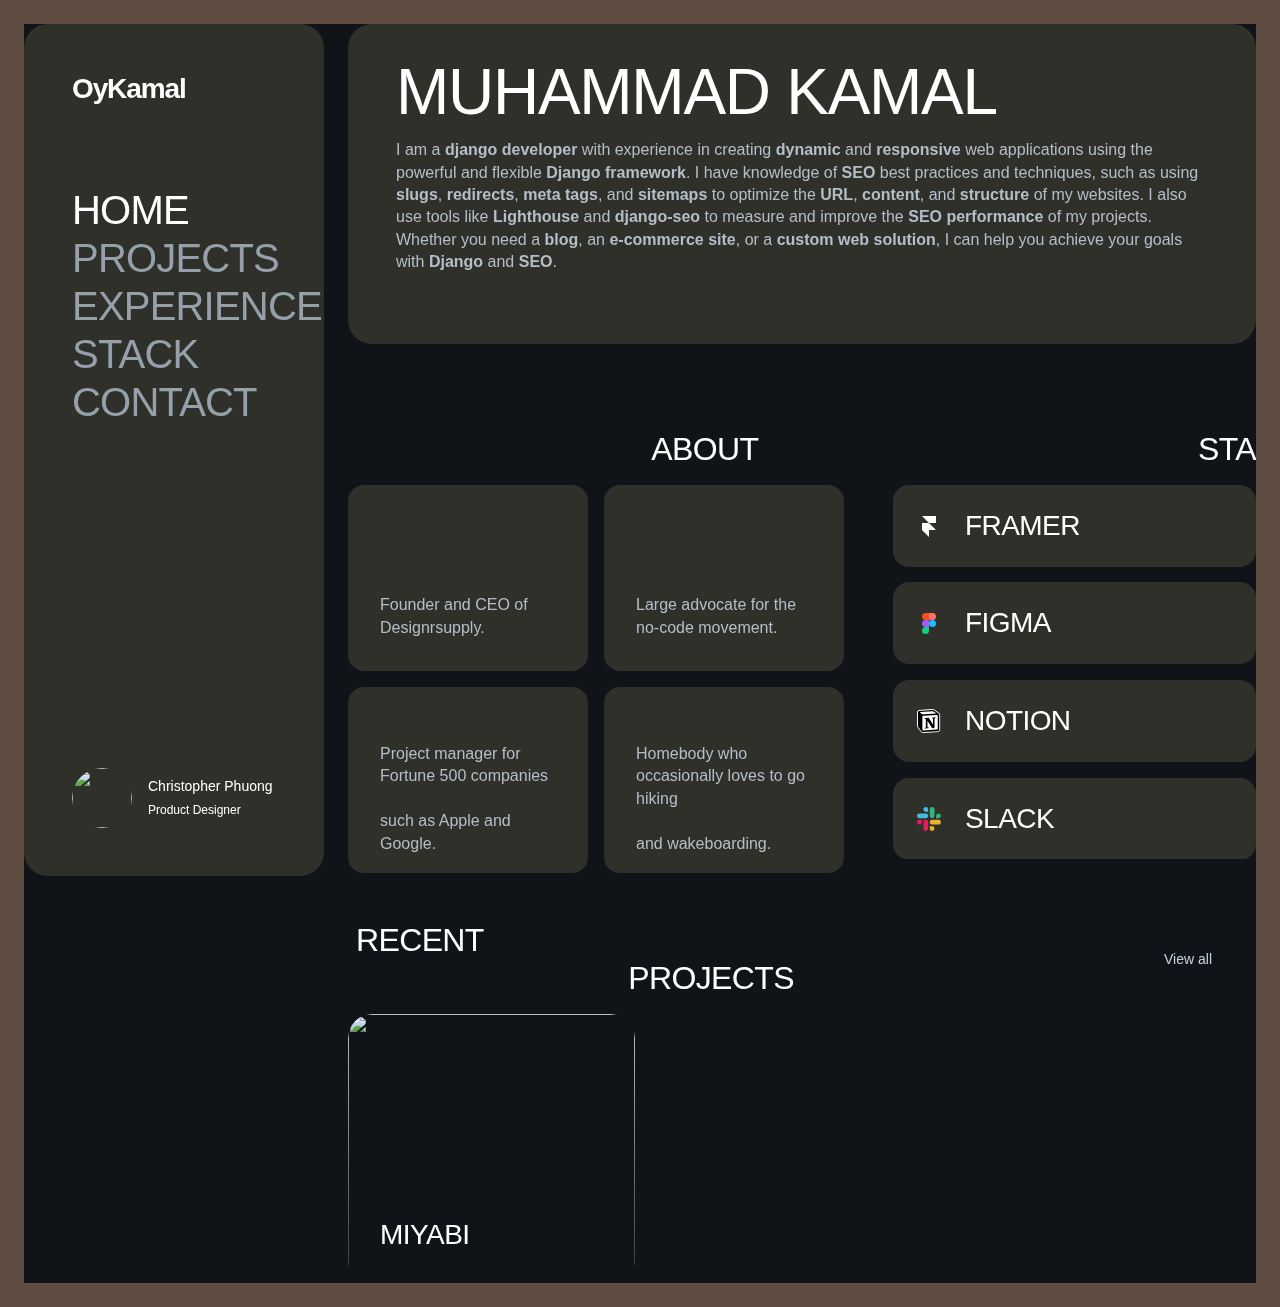
==== commit ea4e612a: "front page edits" ====
--- a/portal-template.framer.website/index.html
+++ b/portal-template.framer.website/index.html
@@ -1,2750 +1,2752 @@
 <!DOCTYPE html><!-- ✨ Built with Framer • https://www.framer.com/ -->
 <html>
-   <!-- Mirrored from portal-template.framer.website/ by HTTrack Website Copier/3.x [XR&CO'2014], Sat, 02 Sep 2023 09:42:45 GMT -->
-   <head>
-      <meta charset="utf-8">
-      <!-- End of headStart -->
-      <meta name="viewport" content="width=device-width">
-      <meta name="generator" content="Framer 4c611f3">
-      <title>PORTal</title>
-      <meta name="description" content="Personal portfolio of product designer, Christopher Phuong.">
-      <meta name="framer-search-index" content="https://framerusercontent.com/sites/7beZbeI1h1yM9I72ZnfYFs/searchIndex-llsxda0z.gv7.json">
-      <link rel="icon" href="../framerusercontent.com/sites/icons/default-favicon.v3.png">
-      <!-- Open Graph / Facebook -->
-      <meta property="og:type" content="website">
-      <meta property="og:title" content="PORTal">
-      <meta property="og:description" content="Personal portfolio of product designer, Christopher Phuong.">
-      <meta property="og:image" content="../framerusercontent.com/images/iY5lwgjviGUFRyWDA6PpQGL3kTQ.jpg">
-      <!-- Twitter -->
-      <meta name="twitter:card" content="summary_large_image">
-      <meta name="twitter:title" content="PORTal">
-      <meta name="twitter:description" content="Personal portfolio of product designer, Christopher Phuong.">
-      <meta name="twitter:image" content="../framerusercontent.com/images/iY5lwgjviGUFRyWDA6PpQGL3kTQ.jpg">
-      <link href="https://fonts.gstatic.com/" rel="preconnect" crossorigin="">
-      <link rel="canonical" href="https://fabulous-building-348641.framer.app/">
-      <link rel="modulepreload" href="https://framerusercontent.com/sites/7beZbeI1h1yM9I72ZnfYFs/chunk-WCQS36CK.mjs">
-      <link rel="modulepreload" href="https://framerusercontent.com/sites/7beZbeI1h1yM9I72ZnfYFs/chunk-ELYU6EKT.mjs">
-      <link rel="modulepreload" href="https://framerusercontent.com/sites/7beZbeI1h1yM9I72ZnfYFs/SlLAnJ35xLcXRJA16tj9toiIKd7Yx_JMo1keAerm8p0.26AYCARE.mjs">
-      <link rel="modulepreload" href="https://framerusercontent.com/sites/7beZbeI1h1yM9I72ZnfYFs/chunk-CHYW2MUD.mjs">
-      <link rel="modulepreload" href="https://framerusercontent.com/sites/7beZbeI1h1yM9I72ZnfYFs/chunk-HLEDKTFM.mjs">
-      <link rel="modulepreload" href="https://framerusercontent.com/sites/7beZbeI1h1yM9I72ZnfYFs/chunk-CP7LH2JY.mjs">
-      <link rel="modulepreload" href="https://framerusercontent.com/sites/7beZbeI1h1yM9I72ZnfYFs/chunk-7OTFZQ2H.mjs">
-      <link rel="modulepreload" href="https://framerusercontent.com/sites/7beZbeI1h1yM9I72ZnfYFs/chunk-J6XSFPLR.mjs">
-      <link rel="modulepreload" href="https://framerusercontent.com/sites/7beZbeI1h1yM9I72ZnfYFs/chunk-LA2NT3E3.mjs">
-      <link rel="modulepreload" href="https://framerusercontent.com/sites/7beZbeI1h1yM9I72ZnfYFs/chunk-JNGADCOJ.mjs">
-      <link rel="modulepreload" href="https://framerusercontent.com/sites/7beZbeI1h1yM9I72ZnfYFs/chunk-LEWGV4TJ.mjs">
-      <link rel="modulepreload" href="https://framerusercontent.com/sites/7beZbeI1h1yM9I72ZnfYFs/chunk-ONLSW74Z.mjs">
-      <link rel="modulepreload" href="https://framerusercontent.com/sites/7beZbeI1h1yM9I72ZnfYFs/chunk-42U43NKG.mjs">
-      <style data-framer-css-ssr-minified="" data-framer-components="framer-VSYWX framer-XyH1X framer-0tR4Y framer-uCgfq framer-4eSlw framer-3bycs framer-bFG8b framer-lyFp0 framer-ye7To framer-M2PeW">html,
-        body,
-        #main {
-          height: 100%;
-          margin: 0;
-          padding: 0;
-          box-sizing: border-box
-        }
-        
-        :root {
-          -webkit-font-smoothing: antialiased
-        }
-        
-        * {
-          box-sizing: border-box;
-          -webkit-font-smoothing: inherit
-        }
-        
-        h1,
-        h2,
-        h3,
-        h4,
-        h5,
-        h6,
-        p,
-        figure {
-          margin: 0
-        }
-        
-        body,
-        input,
-        textarea,
-        select,
-        button {
-          font-size: 12px;
-          font-family: sans-serif
-        }
-        
-        body {
-          --token-4682498c-5f9d-4988-9fcc-d16aa3772ebe: #101418;
-          --token-85a9719d-92f3-4601-8751-65acc0d02192: rgb(24, 28, 32);
-          --token-0b309014-cfad-48c0-b779-358748264309: rgb(36, 40, 44);
-          --token-115c1ffa-1208-4315-974b-e11845c99da0: rgb(255, 255, 255);
-          --token-7202a82d-c244-4fb3-b904-55b189d215cc: rgb(200, 210, 220);
-          --token-ae5d2b73-0163-4e12-ae73-e6989f9675b5: rgb(150, 160, 170);
-          --token-970b21ff-9126-466b-9022-2793ef615d3e: rgb(100, 110, 120)
-        }
-        
-        #__framer-badge-container {
-          position: fixed;
-          bottom: 0;
-          padding: 20px;
-          width: 100%;
-          display: flex;
-          justify-content: right;
-          pointer-events: none;
-          z-index: 314159
-        }
-        
-        .__framer-badge {
-          pointer-events: auto
-        }
-        
-        @font-face {
-          font-family: Inter Tight;
-          font-style: normal;
-          font-weight: 400;
-          font-display: swap;
-          src: url(https://fonts.gstatic.com/s/intertight/v7/NGSnv5HMAFg6IuGlBNMjxJEL2VmU3NS7Z2mjDw-aVi5SkK8.woff2) format("woff2");
-          unicode-range: U+0460-052F, U+1C80-1C88, U+20B4, U+2DE0-2DFF, U+A640-A69F, U+FE2E-FE2F
-        }
-        
-        @font-face {
-          font-family: Inter Tight;
-          font-style: normal;
-          font-weight: 400;
-          font-display: swap;
-          src: url(https://fonts.gstatic.com/s/intertight/v7/NGSnv5HMAFg6IuGlBNMjxJEL2VmU3NS7Z2mjDw-aXy5SkK8.woff2) format("woff2");
-          unicode-range: U+0301, U+0400-045F, U+0490-0491, U+04B0-04B1, U+2116
-        }
-        
-        @font-face {
-          font-family: Inter Tight;
-          font-style: normal;
-          font-weight: 400;
-          font-display: swap;
-          src: url(https://fonts.gstatic.com/s/intertight/v7/NGSnv5HMAFg6IuGlBNMjxJEL2VmU3NS7Z2mjDw-aVy5SkK8.woff2) format("woff2");
-          unicode-range: U+1F00-1FFF
-        }
-        
-        @font-face {
-          font-family: Inter Tight;
-          font-style: normal;
-          font-weight: 400;
-          font-display: swap;
-          src: url(https://fonts.gstatic.com/s/intertight/v7/NGSnv5HMAFg6IuGlBNMjxJEL2VmU3NS7Z2mjDw-aWC5SkK8.woff2) format("woff2");
-          unicode-range: U+0370-03FF
-        }
-        
-        @font-face {
-          font-family: Inter Tight;
-          font-style: normal;
-          font-weight: 400;
-          font-display: swap;
-          src: url(https://fonts.gstatic.com/s/intertight/v7/NGSnv5HMAFg6IuGlBNMjxJEL2VmU3NS7Z2mjDw-aVC5SkK8.woff2) format("woff2");
-          unicode-range: U+0102-0103, U+0110-0111, U+0128-0129, U+0168-0169, U+01A0-01A1, U+01AF-01B0, U+0300-0301, U+0303-0304, U+0308-0309, U+0323, U+0329, U+1EA0-1EF9, U+20AB
-        }
-        
-        @font-face {
-          font-family: Inter Tight;
-          font-style: normal;
-          font-weight: 400;
-          font-display: swap;
-          src: url(https://fonts.gstatic.com/s/intertight/v7/NGSnv5HMAFg6IuGlBNMjxJEL2VmU3NS7Z2mjDw-aVS5SkK8.woff2) format("woff2");
-          unicode-range: U+0100-02AF, U+0304, U+0308, U+0329, U+1E00-1E9F, U+1EF2-1EFF, U+2020, U+20A0-20AB, U+20AD-20CF, U+2113, U+2C60-2C7F, U+A720-A7FF
-        }
-        
-        @font-face {
-          font-family: Inter Tight;
-          font-style: normal;
-          font-weight: 400;
-          font-display: swap;
-          src: url(https://fonts.gstatic.com/s/intertight/v7/NGSnv5HMAFg6IuGlBNMjxJEL2VmU3NS7Z2mjDw-aWy5S.woff2) format("woff2");
-          unicode-range: U+0000-00FF, U+0131, U+0152-0153, U+02BB-02BC, U+02C6, U+02DA, U+02DC, U+0304, U+0308, U+0329, U+2000-206F, U+2074, U+20AC, U+2122, U+2191, U+2193, U+2212, U+2215, U+FEFF, U+FFFD
-        }
-        
-        @font-face {
-          font-family: League Gothic;
-          font-style: normal;
-          font-weight: 400;
-          font-stretch: 100%;
-          font-display: swap;
-          src: url(https://fonts.gstatic.com/s/leaguegothic/v11/qFdR35CBi4tvBz81xy7WG7ep-BQAY7Krj7feObpH_9aug9UKQw.woff2) format("woff2");
-          unicode-range: U+0102-0103, U+0110-0111, U+0128-0129, U+0168-0169, U+01A0-01A1, U+01AF-01B0, U+0300-0301, U+0303-0304, U+0308-0309, U+0323, U+0329, U+1EA0-1EF9, U+20AB
-        }
-        
-        @font-face {
-          font-family: League Gothic;
-          font-style: normal;
-          font-weight: 400;
-          font-stretch: 100%;
-          font-display: swap;
-          src: url(https://fonts.gstatic.com/s/leaguegothic/v11/qFdR35CBi4tvBz81xy7WG7ep-BQAY7Krj7feObpH_9avg9UKQw.woff2) format("woff2");
-          unicode-range: U+0100-02AF, U+0304, U+0308, U+0329, U+1E00-1E9F, U+1EF2-1EFF, U+2020, U+20A0-20AB, U+20AD-20CF, U+2113, U+2C60-2C7F, U+A720-A7FF
-        }
-        
-        @font-face {
-          font-family: League Gothic;
-          font-style: normal;
-          font-weight: 400;
-          font-stretch: 100%;
-          font-display: swap;
-          src: url(https://fonts.gstatic.com/s/leaguegothic/v11/qFdR35CBi4tvBz81xy7WG7ep-BQAY7Krj7feObpH_9ahg9U.woff2) format("woff2");
-          unicode-range: U+0000-00FF, U+0131, U+0152-0153, U+02BB-02BC, U+02C6, U+02DA, U+02DC, U+0304, U+0308, U+0329, U+2000-206F, U+2074, U+20AC, U+2122, U+2191, U+2193, U+2212, U+2215, U+FEFF, U+FFFD
-        }
-        
-        @font-face {
-          font-family: Red Hat Display;
-          font-style: normal;
-          font-weight: 700;
-          font-display: swap;
-          src: url(https://fonts.gstatic.com/s/redhatdisplay/v19/8vIf7wUr0m80wwYf0QCXZzYzUoTK8RZQvRd-D1NYbouRQkEz-Eec.woff2) format("woff2");
-          unicode-range: U+0100-02AF, U+0304, U+0308, U+0329, U+1E00-1E9F, U+1EF2-1EFF, U+2020, U+20A0-20AB, U+20AD-20CF, U+2113, U+2C60-2C7F, U+A720-A7FF
-        }
-        
-        @font-face {
-          font-family: Red Hat Display;
-          font-style: normal;
-          font-weight: 700;
-          font-display: swap;
-          src: url(https://fonts.gstatic.com/s/redhatdisplay/v19/8vIf7wUr0m80wwYf0QCXZzYzUoTK8RZQvRd-D1NYbouRQk8z-A.woff2) format("woff2");
-          unicode-range: U+0000-00FF, U+0131, U+0152-0153, U+02BB-02BC, U+02C6, U+02DA, U+02DC, U+0304, U+0308, U+0329, U+2000-206F, U+2074, U+20AC, U+2122, U+2191, U+2193, U+2212, U+2215, U+FEFF, U+FFFD
-        }
-        
-        @font-face {
-          font-family: Inter Tight;
-          font-style: normal;
-          font-weight: 500;
-          font-display: block;
-          src: url(https://fonts.gstatic.com/s/intertight/v7/NGSwv5HMAFg6IuGlBNMjxLsK8ah8QA.woff2) format("woff2");
-          unicode-range: U+0460-052F, U+1C80-1C88, U+20B4, U+2DE0-2DFF, U+A640-A69F, U+FE2E-FE2F
-        }
-        
-        @font-face {
-          font-family: Inter Tight;
-          font-style: normal;
-          font-weight: 500;
-          font-display: block;
-          src: url(https://fonts.gstatic.com/s/intertight/v7/NGSwv5HMAFg6IuGlBNMjxLsD8ah8QA.woff2) format("woff2");
-          unicode-range: U+0301, U+0400-045F, U+0490-0491, U+04B0-04B1, U+2116
-        }
-        
-        @font-face {
-          font-family: Inter Tight;
-          font-style: normal;
-          font-weight: 500;
-          font-display: block;
-          src: url(https://fonts.gstatic.com/s/intertight/v7/NGSwv5HMAFg6IuGlBNMjxLsL8ah8QA.woff2) format("woff2");
-          unicode-range: U+1F00-1FFF
-        }
-        
-        @font-face {
-          font-family: Inter Tight;
-          font-style: normal;
-          font-weight: 500;
-          font-display: block;
-          src: url(https://fonts.gstatic.com/s/intertight/v7/NGSwv5HMAFg6IuGlBNMjxLsE8ah8QA.woff2) format("woff2");
-          unicode-range: U+0370-03FF
-        }
-        
-        @font-face {
-          font-family: Inter Tight;
-          font-style: normal;
-          font-weight: 500;
-          font-display: block;
-          src: url(https://fonts.gstatic.com/s/intertight/v7/NGSwv5HMAFg6IuGlBNMjxLsI8ah8QA.woff2) format("woff2");
-          unicode-range: U+0102-0103, U+0110-0111, U+0128-0129, U+0168-0169, U+01A0-01A1, U+01AF-01B0, U+0300-0301, U+0303-0304, U+0308-0309, U+0323, U+0329, U+1EA0-1EF9, U+20AB
-        }
-        
-        @font-face {
-          font-family: Inter Tight;
-          font-style: normal;
-          font-weight: 500;
-          font-display: block;
-          src: url(https://fonts.gstatic.com/s/intertight/v7/NGSwv5HMAFg6IuGlBNMjxLsJ8ah8QA.woff2) format("woff2");
-          unicode-range: U+0100-02AF, U+0304, U+0308, U+0329, U+1E00-1E9F, U+1EF2-1EFF, U+2020, U+20A0-20AB, U+20AD-20CF, U+2113, U+2C60-2C7F, U+A720-A7FF
-        }
-        
-        @font-face {
-          font-family: Inter Tight;
-          font-style: normal;
-          font-weight: 500;
-          font-display: block;
-          src: url(https://fonts.gstatic.com/s/intertight/v7/NGSwv5HMAFg6IuGlBNMjxLsH8ag.woff2) format("woff2");
-          unicode-range: U+0000-00FF, U+0131, U+0152-0153, U+02BB-02BC, U+02C6, U+02DA, U+02DC, U+0304, U+0308, U+0329, U+2000-206F, U+2074, U+20AC, U+2122, U+2191, U+2193, U+2212, U+2215, U+FEFF, U+FFFD
-        }
-        
-        @font-face {
-          font-family: Inter Tight;
-          font-style: normal;
-          font-weight: 600;
-          font-display: block;
-          src: url(https://fonts.gstatic.com/s/intertight/v7/NGSwv5HMAFg6IuGlBNMjxLsK8ah8QA.woff2) format("woff2");
-          unicode-range: U+0460-052F, U+1C80-1C88, U+20B4, U+2DE0-2DFF, U+A640-A69F, U+FE2E-FE2F
-        }
-        
-        @font-face {
-          font-family: Inter Tight;
-          font-style: normal;
-          font-weight: 600;
-          font-display: block;
-          src: url(https://fonts.gstatic.com/s/intertight/v7/NGSwv5HMAFg6IuGlBNMjxLsD8ah8QA.woff2) format("woff2");
-          unicode-range: U+0301, U+0400-045F, U+0490-0491, U+04B0-04B1, U+2116
-        }
-        
-        @font-face {
-          font-family: Inter Tight;
-          font-style: normal;
-          font-weight: 600;
-          font-display: block;
-          src: url(https://fonts.gstatic.com/s/intertight/v7/NGSwv5HMAFg6IuGlBNMjxLsL8ah8QA.woff2) format("woff2");
-          unicode-range: U+1F00-1FFF
-        }
-        
-        @font-face {
-          font-family: Inter Tight;
-          font-style: normal;
-          font-weight: 600;
-          font-display: block;
-          src: url(https://fonts.gstatic.com/s/intertight/v7/NGSwv5HMAFg6IuGlBNMjxLsE8ah8QA.woff2) format("woff2");
-          unicode-range: U+0370-03FF
-        }
-        
-        @font-face {
-          font-family: Inter Tight;
-          font-style: normal;
-          font-weight: 600;
-          font-display: block;
-          src: url(https://fonts.gstatic.com/s/intertight/v7/NGSwv5HMAFg6IuGlBNMjxLsI8ah8QA.woff2) format("woff2");
-          unicode-range: U+0102-0103, U+0110-0111, U+0128-0129, U+0168-0169, U+01A0-01A1, U+01AF-01B0, U+0300-0301, U+0303-0304, U+0308-0309, U+0323, U+0329, U+1EA0-1EF9, U+20AB
-        }
-        
-        @font-face {
-          font-family: Inter Tight;
-          font-style: normal;
-          font-weight: 600;
-          font-display: block;
-          src: url(https://fonts.gstatic.com/s/intertight/v7/NGSwv5HMAFg6IuGlBNMjxLsJ8ah8QA.woff2) format("woff2");
-          unicode-range: U+0100-02AF, U+0304, U+0308, U+0329, U+1E00-1E9F, U+1EF2-1EFF, U+2020, U+20A0-20AB, U+20AD-20CF, U+2113, U+2C60-2C7F, U+A720-A7FF
-        }
-        
-        @font-face {
-          font-family: Inter Tight;
-          font-style: normal;
-          font-weight: 600;
-          font-display: block;
-          src: url(https://fonts.gstatic.com/s/intertight/v7/NGSwv5HMAFg6IuGlBNMjxLsH8ag.woff2) format("woff2");
-          unicode-range: U+0000-00FF, U+0131, U+0152-0153, U+02BB-02BC, U+02C6, U+02DA, U+02DC, U+0304, U+0308, U+0329, U+2000-206F, U+2074, U+20AC, U+2122, U+2191, U+2193, U+2212, U+2215, U+FEFF, U+FFFD
-        }
-        
-        @font-face {
-          font-family: Inter Tight Placeholder;
-          ascent-override: 99.65%;
-          descent-override: 24.81%;
-          line-gap-override: 0%;
-          size-adjust: 97.21%;
-          src: local("Arial")
-        }
-        
-        @font-face {
-          font-family: Red Hat Display Placeholder;
-          ascent-override: 102.67%;
-          descent-override: 30.76%;
-          line-gap-override: 0%;
-          size-adjust: 99.15%;
-          src: local("Arial")
-        }
-        
-        @font-face {
-          font-family: League Gothic Placeholder;
-          ascent-override: 163.28%;
-          descent-override: 39.24%;
-          line-gap-override: 0%;
-          size-adjust: 59.25%;
-          src: local("Arial")
-        }
-        
-        @font-face {
-          font-family: Inter Placeholder;
-          ascent-override: 90%;
-          descent-override: 22.43%;
-          line-gap-override: 0%;
-          size-adjust: 107.64%;
-          src: local("Arial")
-        }
-        
-        @font-face {
-          font-display: block;
-          font-family: Inter;
-          font-style: normal;
-          font-weight: 100;
-          src: url(https://app.framerstatic.com/Inter-Thin.cyrillic-ext-BHDA65O4.woff2) format("woff2");
-          unicode-range: U+0460-052F, U+1C80-1C88, U+20B4, U+2DE0-2DFF, U+A640-A69F, U+FE2E-FE2F
-        }
-        
-        @font-face {
-          font-display: block;
-          font-family: Inter;
-          font-style: normal;
-          font-weight: 100;
-          src: url(https://app.framerstatic.com/Inter-Thin.cyrillic-Q5IXHU2O.woff2) format("woff2");
-          unicode-range: U+0301, U+0400-045F, U+0490-0491, U+04B0-04B1, U+2116
-        }
-        
-        @font-face {
-          font-display: block;
-          font-family: Inter;
-          font-style: normal;
-          font-weight: 100;
-          src: url(https://app.framerstatic.com/Inter-Thin.greek-ext-VVOQA2NE.woff2) format("woff2");
-          unicode-range: U+1F00-1FFF
-        }
-        
-        @font-face {
-          font-display: block;
-          font-family: Inter;
-          font-style: normal;
-          font-weight: 100;
-          src: url(https://app.framerstatic.com/Inter-Thin.greek-E3WNEUH6.woff2) format("woff2");
-          unicode-range: U+0370-03FF
-        }
-        
-        @font-face {
-          font-display: block;
-          font-family: Inter;
-          font-style: normal;
-          font-weight: 100;
-          src: url(https://app.framerstatic.com/Inter-Thin.latin-ext-5RC4NRHN.woff2) format("woff2");
-          unicode-range: U+0100-024F, U+0259, U+1E00-1EFF, U+2020, U+20A0-20AB, U+20AD-20CF, U+2113, U+2C60-2C7F, U+A720-A7FF
-        }
-        
-        @font-face {
-          font-display: block;
-          font-family: Inter;
-          font-style: normal;
-          font-weight: 100;
-          src: url(https://app.framerstatic.com/Inter-Thin.latin-GJ7CRGHG.woff2) format("woff2");
-          unicode-range: U+0000-00FF, U+0131, U+0152-0153, U+02BB-02BC, U+02C6, U+02DA, U+02DC, U+2000-206F, U+2074, U+20AC, U+2122, U+2191, U+2193, U+2212, U+2215, U+FEFF, U+FFFD
-        }
-        
-        @font-face {
-          font-display: block;
-          font-family: Inter;
-          font-style: normal;
-          font-weight: 100;
-          src: url(https://app.framerstatic.com/Inter-Thin.vietnamese-Z3Y7DPWO.woff2) format("woff2");
-          unicode-range: U+0102-0103, U+0110-0111, U+0128-0129, U+0168-0169, U+01A0-01A1, U+01AF-01B0, U+1EA0-1EF9, U+20AB
-        }
-        
-        @font-face {
-          font-display: block;
-          font-family: Inter;
-          font-style: normal;
-          font-weight: 200;
-          src: url(https://app.framerstatic.com/Inter-ExtraLight.cyrillic-ext-7NWKXNAT.woff2) format("woff2");
-          unicode-range: U+0460-052F, U+1C80-1C88, U+20B4, U+2DE0-2DFF, U+A640-A69F, U+FE2E-FE2F
-        }
-        
-        @font-face {
-          font-display: block;
-          font-family: Inter;
-          font-style: normal;
-          font-weight: 200;
-          src: url(https://app.framerstatic.com/Inter-ExtraLight.cyrillic-IBWUD6RJ.woff2) format("woff2");
-          unicode-range: U+0301, U+0400-045F, U+0490-0491, U+04B0-04B1, U+2116
-        }
-        
-        @font-face {
-          font-display: block;
-          font-family: Inter;
-          font-style: normal;
-          font-weight: 200;
-          src: url(https://app.framerstatic.com/Inter-ExtraLight.greek-ext-HUMDTRBU.woff2) format("woff2");
-          unicode-range: U+1F00-1FFF
-        }
-        
-        @font-face {
-          font-display: block;
-          font-family: Inter;
-          font-style: normal;
-          font-weight: 200;
-          src: url(https://app.framerstatic.com/Inter-ExtraLight.greek-ZLLHEEN3.woff2) format("woff2");
-          unicode-range: U+0370-03FF
-        }
-        
-        @font-face {
-          font-display: block;
-          font-family: Inter;
-          font-style: normal;
-          font-weight: 200;
-          src: url(https://app.framerstatic.com/Inter-ExtraLight.latin-ext-72JE5FGU.woff2) format("woff2");
-          unicode-range: U+0100-024F, U+0259, U+1E00-1EFF, U+2020, U+20A0-20AB, U+20AD-20CF, U+2113, U+2C60-2C7F, U+A720-A7FF
-        }
-        
-        @font-face {
-          font-display: block;
-          font-family: Inter;
-          font-style: normal;
-          font-weight: 200;
-          src: url(https://app.framerstatic.com/Inter-ExtraLight.latin-2JHDAFAQ.woff2) format("woff2");
-          unicode-range: U+0000-00FF, U+0131, U+0152-0153, U+02BB-02BC, U+02C6, U+02DA, U+02DC, U+2000-206F, U+2074, U+20AC, U+2122, U+2191, U+2193, U+2212, U+2215, U+FEFF, U+FFFD
-        }
-        
-        @font-face {
-          font-display: block;
-          font-family: Inter;
-          font-style: normal;
-          font-weight: 200;
-          src: url(https://app.framerstatic.com/Inter-ExtraLight.vietnamese-VKRCA4VC.woff2) format("woff2");
-          unicode-range: U+0102-0103, U+0110-0111, U+0128-0129, U+0168-0169, U+01A0-01A1, U+01AF-01B0, U+1EA0-1EF9, U+20AB
-        }
-        
-        @font-face {
-          font-display: block;
-          font-family: Inter;
-          font-style: normal;
-          font-weight: 300;
-          src: url(https://app.framerstatic.com/Inter-Light.cyrillic-ext-G3OTPKE4.woff2) format("woff2");
-          unicode-range: U+0460-052F, U+1C80-1C88, U+20B4, U+2DE0-2DFF, U+A640-A69F, U+FE2E-FE2F
-        }
-        
-        @font-face {
-          font-display: block;
-          font-family: Inter;
-          font-style: normal;
-          font-weight: 300;
-          src: url(https://app.framerstatic.com/Inter-Light.cyrillic-JO7ZJTP6.woff2) format("woff2");
-          unicode-range: U+0301, U+0400-045F, U+0490-0491, U+04B0-04B1, U+2116
-        }
-        
-        @font-face {
-          font-display: block;
-          font-family: Inter;
-          font-style: normal;
-          font-weight: 300;
-          src: url(https://app.framerstatic.com/Inter-Light.greek-ext-N63XCCK3.woff2) format("woff2");
-          unicode-range: U+1F00-1FFF
-        }
-        
-        @font-face {
-          font-display: block;
-          font-family: Inter;
-          font-style: normal;
-          font-weight: 300;
-          src: url(https://app.framerstatic.com/Inter-Light.greek-5GVUXSXZ.woff2) format("woff2");
-          unicode-range: U+0370-03FF
-        }
-        
-        @font-face {
-          font-display: block;
-          font-family: Inter;
-          font-style: normal;
-          font-weight: 300;
-          src: url(https://app.framerstatic.com/Inter-Light.latin-ext-RREJIMQ3.woff2) format("woff2");
-          unicode-range: U+0100-024F, U+0259, U+1E00-1EFF, U+2020, U+20A0-20AB, U+20AD-20CF, U+2113, U+2C60-2C7F, U+A720-A7FF
-        }
-        
-        @font-face {
-          font-display: block;
-          font-family: Inter;
-          font-style: normal;
-          font-weight: 300;
-          src: url(https://app.framerstatic.com/Inter-Light.latin-EKF76FXR.woff2) format("woff2");
-          unicode-range: U+0000-00FF, U+0131, U+0152-0153, U+02BB-02BC, U+02C6, U+02DA, U+02DC, U+2000-206F, U+2074, U+20AC, U+2122, U+2191, U+2193, U+2212, U+2215, U+FEFF, U+FFFD
-        }
-        
-        @font-face {
-          font-display: block;
-          font-family: Inter;
-          font-style: normal;
-          font-weight: 300;
-          src: url(https://app.framerstatic.com/Inter-Light.vietnamese-GVC2UOFS.woff2) format("woff2");
-          unicode-range: U+0102-0103, U+0110-0111, U+0128-0129, U+0168-0169, U+01A0-01A1, U+01AF-01B0, U+1EA0-1EF9, U+20AB
-        }
-        
-        @font-face {
-          font-display: swap;
-          font-family: Inter;
-          font-style: normal;
-          font-weight: 400;
-          src: url(https://app.framerstatic.com/Inter-Regular.cyrillic-ext-CFTLRB35.woff2) format("woff2");
-          unicode-range: U+0460-052F, U+1C80-1C88, U+20B4, U+2DE0-2DFF, U+A640-A69F, U+FE2E-FE2F
-        }
-        
-        @font-face {
-          font-display: swap;
-          font-family: Inter;
-          font-style: normal;
-          font-weight: 400;
-          src: url(https://app.framerstatic.com/Inter-Regular.cyrillic-KKLZBALH.woff2) format("woff2");
-          unicode-range: U+0301, U+0400-045F, U+0490-0491, U+04B0-04B1, U+2116
-        }
-        
-        @font-face {
-          font-display: swap;
-          font-family: Inter;
-          font-style: normal;
-          font-weight: 400;
-          src: url(https://app.framerstatic.com/Inter-Regular.greek-ext-ULEBLIFV.woff2) format("woff2");
-          unicode-range: U+1F00-1FFF
-        }
-        
-        @font-face {
-          font-display: swap;
-          font-family: Inter;
-          font-style: normal;
-          font-weight: 400;
-          src: url(https://app.framerstatic.com/Inter-Regular.greek-IRHSNFQB.woff2) format("woff2");
-          unicode-range: U+0370-03FF
-        }
-        
-        @font-face {
-          font-display: swap;
-          font-family: Inter;
-          font-style: normal;
-          font-weight: 400;
-          src: url(https://app.framerstatic.com/Inter-Regular.latin-ext-VZDUGU3Q.woff2) format("woff2");
-          unicode-range: U+0100-024F, U+0259, U+1E00-1EFF, U+2020, U+20A0-20AB, U+20AD-20CF, U+2113, U+2C60-2C7F, U+A720-A7FF
-        }
-        
-        @font-face {
-          font-display: swap;
-          font-family: Inter;
-          font-style: normal;
-          font-weight: 400;
-          src: url(https://app.framerstatic.com/Inter-Regular.latin-JLQMKCHE.woff2) format("woff2");
-          unicode-range: U+0000-00FF, U+0131, U+0152-0153, U+02BB-02BC, U+02C6, U+02DA, U+02DC, U+2000-206F, U+2074, U+20AC, U+2122, U+2191, U+2193, U+2212, U+2215, U+FEFF, U+FFFD
-        }
-        
-        @font-face {
-          font-display: swap;
-          font-family: Inter;
-          font-style: normal;
-          font-weight: 400;
-          src: url(https://app.framerstatic.com/Inter-Regular.vietnamese-QK7VSWXK.woff2) format("woff2");
-          unicode-range: U+0102-0103, U+0110-0111, U+0128-0129, U+0168-0169, U+01A0-01A1, U+01AF-01B0, U+1EA0-1EF9, U+20AB
-        }
-        
-        @font-face {
-          font-display: block;
-          font-family: Inter;
-          font-style: normal;
-          font-weight: 500;
-          src: url(https://app.framerstatic.com/Inter-Medium.cyrillic-ext-M4WHNGTS.woff2) format("woff2");
-          unicode-range: U+0460-052F, U+1C80-1C88, U+20B4, U+2DE0-2DFF, U+A640-A69F, U+FE2E-FE2F
-        }
-        
-        @font-face {
-          font-display: block;
-          font-family: Inter;
-          font-style: normal;
-          font-weight: 500;
-          src: url(https://app.framerstatic.com/Inter-Medium.cyrillic-JVU2PANX.woff2) format("woff2");
-          unicode-range: U+0301, U+0400-045F, U+0490-0491, U+04B0-04B1, U+2116
-        }
-        
-        @font-face {
-          font-display: block;
-          font-family: Inter;
-          font-style: normal;
-          font-weight: 500;
-          src: url(https://app.framerstatic.com/Inter-Medium.greek-ext-4KCQBEIZ.woff2) format("woff2");
-          unicode-range: U+1F00-1FFF
-        }
-        
-        @font-face {
-          font-display: block;
-          font-family: Inter;
-          font-style: normal;
-          font-weight: 500;
-          src: url(https://app.framerstatic.com/Inter-Medium.greek-DPOQGN7L.woff2) format("woff2");
-          unicode-range: U+0370-03FF
-        }
-        
-        @font-face {
-          font-display: block;
-          font-family: Inter;
-          font-style: normal;
-          font-weight: 500;
-          src: url(https://app.framerstatic.com/Inter-Medium.latin-ext-J4DBSW7F.woff2) format("woff2");
-          unicode-range: U+0100-024F, U+0259, U+1E00-1EFF, U+2020, U+20A0-20AB, U+20AD-20CF, U+2113, U+2C60-2C7F, U+A720-A7FF
-        }
-        
-        @font-face {
-          font-display: block;
-          font-family: Inter;
-          font-style: normal;
-          font-weight: 500;
-          src: url(https://app.framerstatic.com/Inter-Medium.latin-Y3IVPL46.woff2) format("woff2");
-          unicode-range: U+0000-00FF, U+0131, U+0152-0153, U+02BB-02BC, U+02C6, U+02DA, U+02DC, U+2000-206F, U+2074, U+20AC, U+2122, U+2191, U+2193, U+2212, U+2215, U+FEFF, U+FFFD
-        }
-        
-        @font-face {
-          font-display: block;
-          font-family: Inter;
-          font-style: normal;
-          font-weight: 500;
-          src: url(https://app.framerstatic.com/Inter-Medium.vietnamese-PJV76O4P.woff2) format("woff2");
-          unicode-range: U+0102-0103, U+0110-0111, U+0128-0129, U+0168-0169, U+01A0-01A1, U+01AF-01B0, U+1EA0-1EF9, U+20AB
-        }
-        
-        @font-face {
-          font-display: block;
-          font-family: Inter;
-          font-style: normal;
-          font-weight: 600;
-          src: url(https://app.framerstatic.com/Inter-SemiBold.cyrillic-ext-C7KWUKA7.woff2) format("woff2");
-          unicode-range: U+0460-052F, U+1C80-1C88, U+20B4, U+2DE0-2DFF, U+A640-A69F, U+FE2E-FE2F
-        }
-        
-        @font-face {
-          font-display: block;
-          font-family: Inter;
-          font-style: normal;
-          font-weight: 600;
-          src: url(https://app.framerstatic.com/Inter-SemiBold.cyrillic-JWV7SOZ6.woff2) format("woff2");
-          unicode-range: U+0301, U+0400-045F, U+0490-0491, U+04B0-04B1, U+2116
-        }
-        
-        @font-face {
-          font-display: block;
-          font-family: Inter;
-          font-style: normal;
-          font-weight: 600;
-          src: url(https://app.framerstatic.com/Inter-SemiBold.greek-ext-FBKSFTSU.woff2) format("woff2");
-          unicode-range: U+1F00-1FFF
-        }
-        
-        @font-face {
-          font-display: block;
-          font-family: Inter;
-          font-style: normal;
-          font-weight: 600;
-          src: url(https://app.framerstatic.com/Inter-SemiBold.greek-EQ3PSENU.woff2) format("woff2");
-          unicode-range: U+0370-03FF
-        }
-        
-        @font-face {
-          font-display: block;
-          font-family: Inter;
-          font-style: normal;
-          font-weight: 600;
-          src: url(https://app.framerstatic.com/Inter-SemiBold.latin-ext-ULRSO3ZR.woff2) format("woff2");
-          unicode-range: U+0100-024F, U+0259, U+1E00-1EFF, U+2020, U+20A0-20AB, U+20AD-20CF, U+2113, U+2C60-2C7F, U+A720-A7FF
-        }
-        
-        @font-face {
-          font-display: block;
-          font-family: Inter;
-          font-style: normal;
-          font-weight: 600;
-          src: url(https://app.framerstatic.com/Inter-SemiBold.latin-RDYY2AG2.woff2) format("woff2");
-          unicode-range: U+0000-00FF, U+0131, U+0152-0153, U+02BB-02BC, U+02C6, U+02DA, U+02DC, U+2000-206F, U+2074, U+20AC, U+2122, U+2191, U+2193, U+2212, U+2215, U+FEFF, U+FFFD
-        }
-        
-        @font-face {
-          font-display: block;
-          font-family: Inter;
-          font-style: normal;
-          font-weight: 600;
-          src: url(https://app.framerstatic.com/Inter-SemiBold.vietnamese-ESQNSEQ3.woff2) format("woff2");
-          unicode-range: U+0102-0103, U+0110-0111, U+0128-0129, U+0168-0169, U+01A0-01A1, U+01AF-01B0, U+1EA0-1EF9, U+20AB
-        }
-        
-        @font-face {
-          font-display: swap;
-          font-family: Inter;
-          font-style: normal;
-          font-weight: 700;
-          src: url(https://app.framerstatic.com/Inter-Bold.cyrillic-ext-XOTVL7ZR.woff2) format("woff2");
-          unicode-range: U+0460-052F, U+1C80-1C88, U+20B4, U+2DE0-2DFF, U+A640-A69F, U+FE2E-FE2F
-        }
-        
-        @font-face {
-          font-display: swap;
-          font-family: Inter;
-          font-style: normal;
-          font-weight: 700;
-          src: url(https://app.framerstatic.com/Inter-Bold.cyrillic-6LOMBC2V.woff2) format("woff2");
-          unicode-range: U+0301, U+0400-045F, U+0490-0491, U+04B0-04B1, U+2116
-        }
-        
-        @font-face {
-          font-display: swap;
-          font-family: Inter;
-          font-style: normal;
-          font-weight: 700;
-          src: url(https://app.framerstatic.com/Inter-Bold.greek-ext-WXWSJXLB.woff2) format("woff2");
-          unicode-range: U+1F00-1FFF
-        }
-        
-        @font-face {
-          font-display: swap;
-          font-family: Inter;
-          font-style: normal;
-          font-weight: 700;
-          src: url(https://app.framerstatic.com/Inter-Bold.greek-YRST7ODZ.woff2) format("woff2");
-          unicode-range: U+0370-03FF
-        }
-        
-        @font-face {
-          font-display: swap;
-          font-family: Inter;
-          font-style: normal;
-          font-weight: 700;
-          src: url(https://app.framerstatic.com/Inter-Bold.latin-ext-BASA5UL3.woff2) format("woff2");
-          unicode-range: U+0100-024F, U+0259, U+1E00-1EFF, U+2020, U+20A0-20AB, U+20AD-20CF, U+2113, U+2C60-2C7F, U+A720-A7FF
-        }
-        
-        @font-face {
-          font-display: swap;
-          font-family: Inter;
-          font-style: normal;
-          font-weight: 700;
-          src: url(https://app.framerstatic.com/Inter-Bold.latin-UCM45LQF.woff2) format("woff2");
-          unicode-range: U+0000-00FF, U+0131, U+0152-0153, U+02BB-02BC, U+02C6, U+02DA, U+02DC, U+2000-206F, U+2074, U+20AC, U+2122, U+2191, U+2193, U+2212, U+2215, U+FEFF, U+FFFD
-        }
-        
-        @font-face {
-          font-display: swap;
-          font-family: Inter;
-          font-style: normal;
-          font-weight: 700;
-          src: url(https://app.framerstatic.com/Inter-Bold.vietnamese-OEVJMXEP.woff2) format("woff2");
-          unicode-range: U+0102-0103, U+0110-0111, U+0128-0129, U+0168-0169, U+01A0-01A1, U+01AF-01B0, U+1EA0-1EF9, U+20AB
-        }
-        
-        @font-face {
-          font-display: block;
-          font-family: Inter;
-          font-style: normal;
-          font-weight: 800;
-          src: url(https://app.framerstatic.com/Inter-ExtraBold.cyrillic-ext-7Q6SVIPE.woff2) format("woff2");
-          unicode-range: U+0460-052F, U+1C80-1C88, U+20B4, U+2DE0-2DFF, U+A640-A69F, U+FE2E-FE2F
-        }
-        
-        @font-face {
-          font-display: block;
-          font-family: Inter;
-          font-style: normal;
-          font-weight: 800;
-          src: url(https://app.framerstatic.com/Inter-ExtraBold.cyrillic-JSLPE6KW.woff2) format("woff2");
-          unicode-range: U+0301, U+0400-045F, U+0490-0491, U+04B0-04B1, U+2116
-        }
-        
-        @font-face {
-          font-display: block;
-          font-family: Inter;
-          font-style: normal;
-          font-weight: 800;
-          src: url(https://app.framerstatic.com/Inter-ExtraBold.greek-ext-6OYGJJV7.woff2) format("woff2");
-          unicode-range: U+1F00-1FFF
-        }
-        
-        @font-face {
-          font-display: block;
-          font-family: Inter;
-          font-style: normal;
-          font-weight: 800;
-          src: url(https://app.framerstatic.com/Inter-ExtraBold.greek-SHW2FPC4.woff2) format("woff2");
-          unicode-range: U+0370-03FF
-        }
-        
-        @font-face {
-          font-display: block;
-          font-family: Inter;
-          font-style: normal;
-          font-weight: 800;
-          src: url(https://app.framerstatic.com/Inter-ExtraBold.latin-ext-A5DUFOP6.woff2) format("woff2");
-          unicode-range: U+0100-024F, U+0259, U+1E00-1EFF, U+2020, U+20A0-20AB, U+20AD-20CF, U+2113, U+2C60-2C7F, U+A720-A7FF
-        }
-        
-        @font-face {
-          font-display: block;
-          font-family: Inter;
-          font-style: normal;
-          font-weight: 800;
-          src: url(https://app.framerstatic.com/Inter-ExtraBold.latin-OW4UGSRU.woff2) format("woff2");
-          unicode-range: U+0000-00FF, U+0131, U+0152-0153, U+02BB-02BC, U+02C6, U+02DA, U+02DC, U+2000-206F, U+2074, U+20AC, U+2122, U+2191, U+2193, U+2212, U+2215, U+FEFF, U+FFFD
-        }
-        
-        @font-face {
-          font-display: block;
-          font-family: Inter;
-          font-style: normal;
-          font-weight: 800;
-          src: url(https://app.framerstatic.com/Inter-ExtraBold.vietnamese-IBBC7NGV.woff2) format("woff2");
-          unicode-range: U+0102-0103, U+0110-0111, U+0128-0129, U+0168-0169, U+01A0-01A1, U+01AF-01B0, U+1EA0-1EF9, U+20AB
-        }
-        
-        @font-face {
-          font-display: block;
-          font-family: Inter;
-          font-style: normal;
-          font-weight: 900;
-          src: url(https://app.framerstatic.com/Inter-Black.cyrillic-ext-TU4ITVTR.woff2) format("woff2");
-          unicode-range: U+0460-052F, U+1C80-1C88, U+20B4, U+2DE0-2DFF, U+A640-A69F, U+FE2E-FE2F
-        }
-        
-        @font-face {
-          font-display: block;
-          font-family: Inter;
-          font-style: normal;
-          font-weight: 900;
-          src: url(https://app.framerstatic.com/Inter-Black.cyrillic-JX7CGTYD.woff2) format("woff2");
-          unicode-range: U+0301, U+0400-045F, U+0490-0491, U+04B0-04B1, U+2116
-        }
-        
-        @font-face {
-          font-display: block;
-          font-family: Inter;
-          font-style: normal;
-          font-weight: 900;
-          src: url(https://app.framerstatic.com/Inter-Black.greek-ext-LS3GCBFI.woff2) format("woff2");
-          unicode-range: U+1F00-1FFF
-        }
-        
-        @font-face {
-          font-display: block;
-          font-family: Inter;
-          font-style: normal;
-          font-weight: 900;
-          src: url(https://app.framerstatic.com/Inter-Black.greek-ZWCJHBP5.woff2) format("woff2");
-          unicode-range: U+0370-03FF
-        }
-        
-        @font-face {
-          font-display: block;
-          font-family: Inter;
-          font-style: normal;
-          font-weight: 900;
-          src: url(https://app.framerstatic.com/Inter-Black.latin-ext-BZLEUMX6.woff2) format("woff2");
-          unicode-range: U+0100-024F, U+0259, U+1E00-1EFF, U+2020, U+20A0-20AB, U+20AD-20CF, U+2113, U+2C60-2C7F, U+A720-A7FF
-        }
-        
-        @font-face {
-          font-display: block;
-          font-family: Inter;
-          font-style: normal;
-          font-weight: 900;
-          src: url(https://app.framerstatic.com/Inter-Black.latin-TETRYDF7.woff2) format("woff2");
-          unicode-range: U+0000-00FF, U+0131, U+0152-0153, U+02BB-02BC, U+02C6, U+02DA, U+02DC, U+2000-206F, U+2074, U+20AC, U+2122, U+2191, U+2193, U+2212, U+2215, U+FEFF, U+FFFD
-        }
-        
-        @font-face {
-          font-display: block;
-          font-family: Inter;
-          font-style: normal;
-          font-weight: 900;
-          src: url(https://app.framerstatic.com/Inter-Black.vietnamese-RXQCC3EJ.woff2) format("woff2");
-          unicode-range: U+0102-0103, U+0110-0111, U+0128-0129, U+0168-0169, U+01A0-01A1, U+01AF-01B0, U+1EA0-1EF9, U+20AB
-        }
-        
-        @font-face {
-          font-display: block;
-          font-family: Inter;
-          font-style: italic;
-          font-weight: 100;
-          src: url(https://app.framerstatic.com/Inter-ThinItalic.cyrillic-ext-2RGKWUBV.woff2) format("woff2");
-          unicode-range: U+0460-052F, U+1C80-1C88, U+20B4, U+2DE0-2DFF, U+A640-A69F, U+FE2E-FE2F
-        }
-        
-        @font-face {
-          font-display: block;
-          font-family: Inter;
-          font-style: italic;
-          font-weight: 100;
-          src: url(https://app.framerstatic.com/Inter-ThinItalic.cyrillic-TDYIP5HV.woff2) format("woff2");
-          unicode-range: U+0301, U+0400-045F, U+0490-0491, U+04B0-04B1, U+2116
-        }
-        
-        @font-face {
-          font-display: block;
-          font-family: Inter;
-          font-style: italic;
-          font-weight: 100;
-          src: url(https://app.framerstatic.com/Inter-ThinItalic.greek-ext-WR4TIDYZ.woff2) format("woff2");
-          unicode-range: U+1F00-1FFF
-        }
-        
-        @font-face {
-          font-display: block;
-          font-family: Inter;
-          font-style: italic;
-          font-weight: 100;
-          src: url(https://app.framerstatic.com/Inter-ThinItalic.greek-V3WZMSP7.woff2) format("woff2");
-          unicode-range: U+0370-03FF
-        }
-        
-        @font-face {
-          font-display: block;
-          font-family: Inter;
-          font-style: italic;
-          font-weight: 100;
-          src: url(https://app.framerstatic.com/Inter-ThinItalic.latin-ext-TXFTJONQ.woff2) format("woff2");
-          unicode-range: U+0100-024F, U+0259, U+1E00-1EFF, U+2020, U+20A0-20AB, U+20AD-20CF, U+2113, U+2C60-2C7F, U+A720-A7FF
-        }
-        
-        @font-face {
-          font-display: block;
-          font-family: Inter;
-          font-style: italic;
-          font-weight: 100;
-          src: url(https://app.framerstatic.com/Inter-ThinItalic.latin-RVEBKP6O.woff2) format("woff2");
-          unicode-range: U+0000-00FF, U+0131, U+0152-0153, U+02BB-02BC, U+02C6, U+02DA, U+02DC, U+2000-206F, U+2074, U+20AC, U+2122, U+2191, U+2193, U+2212, U+2215, U+FEFF, U+FFFD
-        }
-        
-        @font-face {
-          font-display: block;
-          font-family: Inter;
-          font-style: italic;
-          font-weight: 100;
-          src: url(https://app.framerstatic.com/Inter-ThinItalic.vietnamese-WCBPP4MD.woff2) format("woff2");
-          unicode-range: U+0102-0103, U+0110-0111, U+0128-0129, U+0168-0169, U+01A0-01A1, U+01AF-01B0, U+1EA0-1EF9, U+20AB
-        }
-        
-        @font-face {
-          font-display: block;
-          font-family: Inter;
-          font-style: italic;
-          font-weight: 200;
-          src: url(https://app.framerstatic.com/Inter-ExtraLightItalic.cyrillic-ext-OVCHMVPD.woff2) format("woff2");
-          unicode-range: U+0460-052F, U+1C80-1C88, U+20B4, U+2DE0-2DFF, U+A640-A69F, U+FE2E-FE2F
-        }
-        
-        @font-face {
-          font-display: block;
-          font-family: Inter;
-          font-style: italic;
-          font-weight: 200;
-          src: url(https://app.framerstatic.com/Inter-ExtraLightItalic.cyrillic-BRDZE5UH.woff2) format("woff2");
-          unicode-range: U+0301, U+0400-045F, U+0490-0491, U+04B0-04B1, U+2116
-        }
-        
-        @font-face {
-          font-display: block;
-          font-family: Inter;
-          font-style: italic;
-          font-weight: 200;
-          src: url(https://app.framerstatic.com/Inter-ExtraLightItalic.greek-ext-YV64YFFH.woff2) format("woff2");
-          unicode-range: U+1F00-1FFF
-        }
-        
-        @font-face {
-          font-display: block;
-          font-family: Inter;
-          font-style: italic;
-          font-weight: 200;
-          src: url(https://app.framerstatic.com/Inter-ExtraLightItalic.greek-EJVCLASM.woff2) format("woff2");
-          unicode-range: U+0370-03FF
-        }
-        
-        @font-face {
-          font-display: block;
-          font-family: Inter;
-          font-style: italic;
-          font-weight: 200;
-          src: url(https://app.framerstatic.com/Inter-ExtraLightItalic.latin-ext-2MHTM56A.woff2) format("woff2");
-          unicode-range: U+0100-024F, U+0259, U+1E00-1EFF, U+2020, U+20A0-20AB, U+20AD-20CF, U+2113, U+2C60-2C7F, U+A720-A7FF
-        }
-        
-        @font-face {
-          font-display: block;
-          font-family: Inter;
-          font-style: italic;
-          font-weight: 200;
-          src: url(https://app.framerstatic.com/Inter-ExtraLightItalic.latin-JB3CJMMM.woff2) format("woff2");
-          unicode-range: U+0000-00FF, U+0131, U+0152-0153, U+02BB-02BC, U+02C6, U+02DA, U+02DC, U+2000-206F, U+2074, U+20AC, U+2122, U+2191, U+2193, U+2212, U+2215, U+FEFF, U+FFFD
-        }
-        
-        @font-face {
-          font-display: block;
-          font-family: Inter;
-          font-style: italic;
-          font-weight: 200;
-          src: url(https://app.framerstatic.com/Inter-ExtraLightItalic.vietnamese-3EJ3IQYS.woff2) format("woff2");
-          unicode-range: U+0102-0103, U+0110-0111, U+0128-0129, U+0168-0169, U+01A0-01A1, U+01AF-01B0, U+1EA0-1EF9, U+20AB
-        }
-        
-        @font-face {
-          font-display: block;
-          font-family: Inter;
-          font-style: italic;
-          font-weight: 300;
-          src: url(https://app.framerstatic.com/Inter-LightItalic.cyrillic-ext-C2S5XS3D.woff2) format("woff2");
-          unicode-range: U+0460-052F, U+1C80-1C88, U+20B4, U+2DE0-2DFF, U+A640-A69F, U+FE2E-FE2F
-        }
-        
-        @font-face {
-          font-display: block;
-          font-family: Inter;
-          font-style: italic;
-          font-weight: 300;
-          src: url(https://app.framerstatic.com/Inter-LightItalic.cyrillic-E7CYPW5D.woff2) format("woff2");
-          unicode-range: U+0301, U+0400-045F, U+0490-0491, U+04B0-04B1, U+2116
-        }
-        
-        @font-face {
-          font-display: block;
-          font-family: Inter;
-          font-style: italic;
-          font-weight: 300;
-          src: url(https://app.framerstatic.com/Inter-LightItalic.greek-ext-ROSAFPGE.woff2) format("woff2");
-          unicode-range: U+1F00-1FFF
-        }
-        
-        @font-face {
-          font-display: block;
-          font-family: Inter;
-          font-style: italic;
-          font-weight: 300;
-          src: url(https://app.framerstatic.com/Inter-LightItalic.greek-PAWWH37Z.woff2) format("woff2");
-          unicode-range: U+0370-03FF
-        }
-        
-        @font-face {
-          font-display: block;
-          font-family: Inter;
-          font-style: italic;
-          font-weight: 300;
-          src: url(https://app.framerstatic.com/Inter-LightItalic.latin-ext-N2Z67Z45.woff2) format("woff2");
-          unicode-range: U+0100-024F, U+0259, U+1E00-1EFF, U+2020, U+20A0-20AB, U+20AD-20CF, U+2113, U+2C60-2C7F, U+A720-A7FF
-        }
-        
-        @font-face {
-          font-display: block;
-          font-family: Inter;
-          font-style: italic;
-          font-weight: 300;
-          src: url(https://app.framerstatic.com/Inter-LightItalic.latin-SLSTLWEU.woff2) format("woff2");
-          unicode-range: U+0000-00FF, U+0131, U+0152-0153, U+02BB-02BC, U+02C6, U+02DA, U+02DC, U+2000-206F, U+2074, U+20AC, U+2122, U+2191, U+2193, U+2212, U+2215, U+FEFF, U+FFFD
-        }
-        
-        @font-face {
-          font-display: block;
-          font-family: Inter;
-          font-style: italic;
-          font-weight: 300;
-          src: url(https://app.framerstatic.com/Inter-LightItalic.vietnamese-RLGM2D3Y.woff2) format("woff2");
-          unicode-range: U+0102-0103, U+0110-0111, U+0128-0129, U+0168-0169, U+01A0-01A1, U+01AF-01B0, U+1EA0-1EF9, U+20AB
-        }
-        
-        @font-face {
-          font-display: swap;
-          font-family: Inter;
-          font-style: italic;
-          font-weight: 400;
-          src: url(https://app.framerstatic.com/Inter-Italic.cyrillic-ext-YDGMJOJO.woff2) format("woff2");
-          unicode-range: U+0460-052F, U+1C80-1C88, U+20B4, U+2DE0-2DFF, U+A640-A69F, U+FE2E-FE2F
-        }
-        
-        @font-face {
-          font-display: swap;
-          font-family: Inter;
-          font-style: italic;
-          font-weight: 400;
-          src: url(https://app.framerstatic.com/Inter-Italic.cyrillic-BFOVMAQB.woff2) format("woff2");
-          unicode-range: U+0301, U+0400-045F, U+0490-0491, U+04B0-04B1, U+2116
-        }
-        
-        @font-face {
-          font-display: swap;
-          font-family: Inter;
-          font-style: italic;
-          font-weight: 400;
-          src: url(https://app.framerstatic.com/Inter-Italic.greek-ext-4KOU3AHC.woff2) format("woff2");
-          unicode-range: U+1F00-1FFF
-        }
-        
-        @font-face {
-          font-display: swap;
-          font-family: Inter;
-          font-style: italic;
-          font-weight: 400;
-          src: url(https://app.framerstatic.com/Inter-Italic.greek-OJTBJNE6.woff2) format("woff2");
-          unicode-range: U+0370-03FF
-        }
-        
-        @font-face {
-          font-display: swap;
-          font-family: Inter;
-          font-style: italic;
-          font-weight: 400;
-          src: url(https://app.framerstatic.com/Inter-Italic.latin-ext-H4B22QN6.woff2) format("woff2");
-          unicode-range: U+0100-024F, U+0259, U+1E00-1EFF, U+2020, U+20A0-20AB, U+20AD-20CF, U+2113, U+2C60-2C7F, U+A720-A7FF
-        }
-        
-        @font-face {
-          font-display: swap;
-          font-family: Inter;
-          font-style: italic;
-          font-weight: 400;
-          src: url(https://app.framerstatic.com/Inter-Italic.latin-2DWX32EN.woff2) format("woff2");
-          unicode-range: U+0000-00FF, U+0131, U+0152-0153, U+02BB-02BC, U+02C6, U+02DA, U+02DC, U+2000-206F, U+2074, U+20AC, U+2122, U+2191, U+2193, U+2212, U+2215, U+FEFF, U+FFFD
-        }
-        
-        @font-face {
-          font-display: swap;
-          font-family: Inter;
-          font-style: italic;
-          font-weight: 400;
-          src: url(https://app.framerstatic.com/Inter-Italic.vietnamese-TYMT6CKW.woff2) format("woff2");
-          unicode-range: U+0102-0103, U+0110-0111, U+0128-0129, U+0168-0169, U+01A0-01A1, U+01AF-01B0, U+1EA0-1EF9, U+20AB
-        }
-        
-        @font-face {
-          font-display: block;
-          font-family: Inter;
-          font-style: italic;
-          font-weight: 500;
-          src: url(https://app.framerstatic.com/Inter-MediumItalic.cyrillic-ext-QYBZQ2NF.woff2) format("woff2");
-          unicode-range: U+0460-052F, U+1C80-1C88, U+20B4, U+2DE0-2DFF, U+A640-A69F, U+FE2E-FE2F
-        }
-        
-        @font-face {
-          font-display: block;
-          font-family: Inter;
-          font-style: italic;
-          font-weight: 500;
-          src: url(https://app.framerstatic.com/Inter-MediumItalic.cyrillic-ZHAJHZCC.woff2) format("woff2");
-          unicode-range: U+0301, U+0400-045F, U+0490-0491, U+04B0-04B1, U+2116
-        }
-        
-        @font-face {
-          font-display: block;
-          font-family: Inter;
-          font-style: italic;
-          font-weight: 500;
-          src: url(https://app.framerstatic.com/Inter-MediumItalic.greek-ext-W5ABYGZR.woff2) format("woff2");
-          unicode-range: U+1F00-1FFF
-        }
-        
-        @font-face {
-          font-display: block;
-          font-family: Inter;
-          font-style: italic;
-          font-weight: 500;
-          src: url(https://app.framerstatic.com/Inter-MediumItalic.greek-RGNSYVNV.woff2) format("woff2");
-          unicode-range: U+0370-03FF
-        }
-        
-        @font-face {
-          font-display: block;
-          font-family: Inter;
-          font-style: italic;
-          font-weight: 500;
-          src: url(https://app.framerstatic.com/Inter-MediumItalic.latin-ext-7DZEPSAS.woff2) format("woff2");
-          unicode-range: U+0100-024F, U+0259, U+1E00-1EFF, U+2020, U+20A0-20AB, U+20AD-20CF, U+2113, U+2C60-2C7F, U+A720-A7FF
-        }
-        
-        @font-face {
-          font-display: block;
-          font-family: Inter;
-          font-style: italic;
-          font-weight: 500;
-          src: url(https://app.framerstatic.com/Inter-MediumItalic.latin-SKPQAMBJ.woff2) format("woff2");
-          unicode-range: U+0000-00FF, U+0131, U+0152-0153, U+02BB-02BC, U+02C6, U+02DA, U+02DC, U+2000-206F, U+2074, U+20AC, U+2122, U+2191, U+2193, U+2212, U+2215, U+FEFF, U+FFFD
-        }
-        
-        @font-face {
-          font-display: block;
-          font-family: Inter;
-          font-style: italic;
-          font-weight: 500;
-          src: url(https://app.framerstatic.com/Inter-MediumItalic.vietnamese-23WIFZV7.woff2) format("woff2");
-          unicode-range: U+0102-0103, U+0110-0111, U+0128-0129, U+0168-0169, U+01A0-01A1, U+01AF-01B0, U+1EA0-1EF9, U+20AB
-        }
-        
-        @font-face {
-          font-display: block;
-          font-family: Inter;
-          font-style: italic;
-          font-weight: 600;
-          src: url(https://app.framerstatic.com/Inter-SemiBoldItalic.cyrillic-ext-MEHHCDC3.woff2) format("woff2");
-          unicode-range: U+0460-052F, U+1C80-1C88, U+20B4, U+2DE0-2DFF, U+A640-A69F, U+FE2E-FE2F
-        }
-        
-        @font-face {
-          font-display: block;
-          font-family: Inter;
-          font-style: italic;
-          font-weight: 600;
-          src: url(https://app.framerstatic.com/Inter-SemiBoldItalic.cyrillic-YACNRNDE.woff2) format("woff2");
-          unicode-range: U+0301, U+0400-045F, U+0490-0491, U+04B0-04B1, U+2116
-        }
-        
-        @font-face {
-          font-display: block;
-          font-family: Inter;
-          font-style: italic;
-          font-weight: 600;
-          src: url(https://app.framerstatic.com/Inter-SemiBoldItalic.greek-ext-GFL7KADI.woff2) format("woff2");
-          unicode-range: U+1F00-1FFF
-        }
-        
-        @font-face {
-          font-display: block;
-          font-family: Inter;
-          font-style: italic;
-          font-weight: 600;
-          src: url(https://app.framerstatic.com/Inter-SemiBoldItalic.greek-5W77OPRT.woff2) format("woff2");
-          unicode-range: U+0370-03FF
-        }
-        
-        @font-face {
-          font-display: block;
-          font-family: Inter;
-          font-style: italic;
-          font-weight: 600;
-          src: url(https://app.framerstatic.com/Inter-SemiBoldItalic.latin-ext-OYJJ2W6R.woff2) format("woff2");
-          unicode-range: U+0100-024F, U+0259, U+1E00-1EFF, U+2020, U+20A0-20AB, U+20AD-20CF, U+2113, U+2C60-2C7F, U+A720-A7FF
-        }
-        
-        @font-face {
-          font-display: block;
-          font-family: Inter;
-          font-style: italic;
-          font-weight: 600;
-          src: url(https://app.framerstatic.com/Inter-SemiBoldItalic.latin-KBLJMBDH.woff2) format("woff2");
-          unicode-range: U+0000-00FF, U+0131, U+0152-0153, U+02BB-02BC, U+02C6, U+02DA, U+02DC, U+2000-206F, U+2074, U+20AC, U+2122, U+2191, U+2193, U+2212, U+2215, U+FEFF, U+FFFD
-        }
-        
-        @font-face {
-          font-display: block;
-          font-family: Inter;
-          font-style: italic;
-          font-weight: 600;
-          src: url(https://app.framerstatic.com/Inter-SemiBoldItalic.vietnamese-5ZFOV65G.woff2) format("woff2");
-          unicode-range: U+0102-0103, U+0110-0111, U+0128-0129, U+0168-0169, U+01A0-01A1, U+01AF-01B0, U+1EA0-1EF9, U+20AB
-        }
-        
-        @font-face {
-          font-display: swap;
-          font-family: Inter;
-          font-style: italic;
-          font-weight: 700;
-          src: url(https://app.framerstatic.com/Inter-BoldItalic.cyrillic-ext-PEYDHC3S.woff2) format("woff2");
-          unicode-range: U+0460-052F, U+1C80-1C88, U+20B4, U+2DE0-2DFF, U+A640-A69F, U+FE2E-FE2F
-        }
-        
-        @font-face {
-          font-display: swap;
-          font-family: Inter;
-          font-style: italic;
-          font-weight: 700;
-          src: url(https://app.framerstatic.com/Inter-BoldItalic.cyrillic-7EIL6JWG.woff2) format("woff2");
-          unicode-range: U+0301, U+0400-045F, U+0490-0491, U+04B0-04B1, U+2116
-        }
-        
-        @font-face {
-          font-display: swap;
-          font-family: Inter;
-          font-style: italic;
-          font-weight: 700;
-          src: url(https://app.framerstatic.com/Inter-BoldItalic.greek-ext-3DJOYQMH.woff2) format("woff2");
-          unicode-range: U+1F00-1FFF
-        }
-        
-        @font-face {
-          font-display: swap;
-          font-family: Inter;
-          font-style: italic;
-          font-weight: 700;
-          src: url(https://app.framerstatic.com/Inter-BoldItalic.greek-TJBTLTT7.woff2) format("woff2");
-          unicode-range: U+0370-03FF
-        }
-        
-        @font-face {
-          font-display: swap;
-          font-family: Inter;
-          font-style: italic;
-          font-weight: 700;
-          src: url(https://app.framerstatic.com/Inter-BoldItalic.latin-ext-FVPCPRBJ.woff2) format("woff2");
-          unicode-range: U+0100-024F, U+0259, U+1E00-1EFF, U+2020, U+20A0-20AB, U+20AD-20CF, U+2113, U+2C60-2C7F, U+A720-A7FF
-        }
-        
-        @font-face {
-          font-display: swap;
-          font-family: Inter;
-          font-style: italic;
-          font-weight: 700;
-          src: url(https://app.framerstatic.com/Inter-BoldItalic.latin-5ZFQS4XK.woff2) format("woff2");
-          unicode-range: U+0000-00FF, U+0131, U+0152-0153, U+02BB-02BC, U+02C6, U+02DA, U+02DC, U+2000-206F, U+2074, U+20AC, U+2122, U+2191, U+2193, U+2212, U+2215, U+FEFF, U+FFFD
-        }
-        
-        @font-face {
-          font-display: swap;
-          font-family: Inter;
-          font-style: italic;
-          font-weight: 700;
-          src: url(https://app.framerstatic.com/Inter-BoldItalic.vietnamese-W2625PGF.woff2) format("woff2");
-          unicode-range: U+0102-0103, U+0110-0111, U+0128-0129, U+0168-0169, U+01A0-01A1, U+01AF-01B0, U+1EA0-1EF9, U+20AB
-        }
-        
-        @font-face {
-          font-display: block;
-          font-family: Inter;
-          font-style: italic;
-          font-weight: 800;
-          src: url(https://app.framerstatic.com/Inter-ExtraBoldItalic.cyrillic-ext-ACWDZ3VD.woff2) format("woff2");
-          unicode-range: U+0460-052F, U+1C80-1C88, U+20B4, U+2DE0-2DFF, U+A640-A69F, U+FE2E-FE2F
-        }
-        
-        @font-face {
-          font-display: block;
-          font-family: Inter;
-          font-style: italic;
-          font-weight: 800;
-          src: url(https://app.framerstatic.com/Inter-ExtraBoldItalic.cyrillic-ZKBSDAI2.woff2) format("woff2");
-          unicode-range: U+0301, U+0400-045F, U+0490-0491, U+04B0-04B1, U+2116
-        }
-        
-        @font-face {
-          font-display: block;
-          font-family: Inter;
-          font-style: italic;
-          font-weight: 800;
-          src: url(https://app.framerstatic.com/Inter-ExtraBoldItalic.greek-ext-3CY5DPTP.woff2) format("woff2");
-          unicode-range: U+1F00-1FFF
-        }
-        
-        @font-face {
-          font-display: block;
-          font-family: Inter;
-          font-style: italic;
-          font-weight: 800;
-          src: url(https://app.framerstatic.com/Inter-ExtraBoldItalic.greek-YL5CC63W.woff2) format("woff2");
-          unicode-range: U+0370-03FF
-        }
-        
-        @font-face {
-          font-display: block;
-          font-family: Inter;
-          font-style: italic;
-          font-weight: 800;
-          src: url(https://app.framerstatic.com/Inter-ExtraBoldItalic.latin-ext-7IZFJI4D.woff2) format("woff2");
-          unicode-range: U+0100-024F, U+0259, U+1E00-1EFF, U+2020, U+20A0-20AB, U+20AD-20CF, U+2113, U+2C60-2C7F, U+A720-A7FF
-        }
-        
-        @font-face {
-          font-display: block;
-          font-family: Inter;
-          font-style: italic;
-          font-weight: 800;
-          src: url(https://app.framerstatic.com/Inter-ExtraBoldItalic.latin-O5HH4IX3.woff2) format("woff2");
-          unicode-range: U+0000-00FF, U+0131, U+0152-0153, U+02BB-02BC, U+02C6, U+02DA, U+02DC, U+2000-206F, U+2074, U+20AC, U+2122, U+2191, U+2193, U+2212, U+2215, U+FEFF, U+FFFD
-        }
-        
-        @font-face {
-          font-display: block;
-          font-family: Inter;
-          font-style: italic;
-          font-weight: 800;
-          src: url(https://app.framerstatic.com/Inter-ExtraBoldItalic.vietnamese-UW3XUJOD.woff2) format("woff2");
-          unicode-range: U+0102-0103, U+0110-0111, U+0128-0129, U+0168-0169, U+01A0-01A1, U+01AF-01B0, U+1EA0-1EF9, U+20AB
-        }
-        
-        @font-face {
-          font-display: block;
-          font-family: Inter;
-          font-style: italic;
-          font-weight: 900;
-          src: url(https://app.framerstatic.com/Inter-BlackItalic.cyrillic-ext-TRM4ITYR.woff2) format("woff2");
-          unicode-range: U+0460-052F, U+1C80-1C88, U+20B4, U+2DE0-2DFF, U+A640-A69F, U+FE2E-FE2F
-        }
-        
-        @font-face {
-          font-display: block;
-          font-family: Inter;
-          font-style: italic;
-          font-weight: 900;
-          src: url(https://app.framerstatic.com/Inter-BlackItalic.cyrillic-FPHIQVZS.woff2) format("woff2");
-          unicode-range: U+0301, U+0400-045F, U+0490-0491, U+04B0-04B1, U+2116
-        }
-        
-        @font-face {
-          font-display: block;
-          font-family: Inter;
-          font-style: italic;
-          font-weight: 900;
-          src: url(https://app.framerstatic.com/Inter-BlackItalic.greek-ext-JTGUUSP5.woff2) format("woff2");
-          unicode-range: U+1F00-1FFF
-        }
-        
-        @font-face {
-          font-display: block;
-          font-family: Inter;
-          font-style: italic;
-          font-weight: 900;
-          src: url(https://app.framerstatic.com/Inter-BlackItalic.greek-LUNA3RFO.woff2) format("woff2");
-          unicode-range: U+0370-03FF
-        }
-        
-        @font-face {
-          font-display: block;
-          font-family: Inter;
-          font-style: italic;
-          font-weight: 900;
-          src: url(https://app.framerstatic.com/Inter-BlackItalic.latin-ext-KU7ICFYH.woff2) format("woff2");
-          unicode-range: U+0100-024F, U+0259, U+1E00-1EFF, U+2020, U+20A0-20AB, U+20AD-20CF, U+2113, U+2C60-2C7F, U+A720-A7FF
-        }
-        
-        @font-face {
-          font-display: block;
-          font-family: Inter;
-          font-style: italic;
-          font-weight: 900;
-          src: url(https://app.framerstatic.com/Inter-BlackItalic.latin-FRVXWQSB.woff2) format("woff2");
-          unicode-range: U+0000-00FF, U+0131, U+0152-0153, U+02BB-02BC, U+02C6, U+02DA, U+02DC, U+2000-206F, U+2074, U+20AC, U+2122, U+2191, U+2193, U+2212, U+2215, U+FEFF, U+FFFD
-        }
-        
-        @font-face {
-          font-display: block;
-          font-family: Inter;
-          font-style: italic;
-          font-weight: 900;
-          src: url(https://app.framerstatic.com/Inter-BlackItalic.vietnamese-2Q7MQKJX.woff2) format("woff2");
-          unicode-range: U+0102-0103, U+0110-0111, U+0128-0129, U+0168-0169, U+01A0-01A1, U+01AF-01B0, U+1EA0-1EF9, U+20AB
-        }
-        
-        [data-framer-component-type] {
-          position: absolute
-        }
-        
-        [data-framer-component-type=Text] {
-          cursor: inherit
-        }
-        
-        [data-framer-component-text-autosized] * {
-          white-space: pre
-        }
-        
-        [data-framer-component-type=Text]>* {
-          text-align: var(--framer-text-alignment, start)
-        }
-        
-        [data-framer-component-type=Text] span span,
-        [data-framer-component-type=Text] p span,
-        [data-framer-component-type=Text] h1 span,
-        [data-framer-component-type=Text] h2 span,
-        [data-framer-component-type=Text] h3 span,
-        [data-framer-component-type=Text] h4 span,
-        [data-framer-component-type=Text] h5 span,
-        [data-framer-component-type=Text] h6 span {
-          display: block
-        }
-        
-        [data-framer-component-type=Text] span span span,
-        [data-framer-component-type=Text] p span span,
-        [data-framer-component-type=Text] h1 span span,
-        [data-framer-component-type=Text] h2 span span,
-        [data-framer-component-type=Text] h3 span span,
-        [data-framer-component-type=Text] h4 span span,
-        [data-framer-component-type=Text] h5 span span,
-        [data-framer-component-type=Text] h6 span span {
-          display: unset
-        }
-        
-        [data-framer-component-type=Text] div div span,
-        [data-framer-component-type=Text] a div span,
-        [data-framer-component-type=Text] span span span,
-        [data-framer-component-type=Text] p span span,
-        [data-framer-component-type=Text] h1 span span,
-        [data-framer-component-type=Text] h2 span span,
-        [data-framer-component-type=Text] h3 span span,
-        [data-framer-component-type=Text] h4 span span,
-        [data-framer-component-type=Text] h5 span span,
-        [data-framer-component-type=Text] h6 span span,
-        [data-framer-component-type=Text] a {
-          font-family: var(--font-family);
-          font-style: var(--font-style);
-          font-weight: min(calc(var(--framer-font-weight-increase, 0) + var(--font-weight, 400)), 900);
-          color: var(--text-color);
-          letter-spacing: var(--letter-spacing);
-          font-size: var(--font-size);
-          text-transform: var(--text-transform);
-          text-decoration: var(--text-decoration);
-          line-height: var(--line-height)
-        }
-        
-        [data-framer-component-type=Text] div div span,
-        [data-framer-component-type=Text] a div span,
-        [data-framer-component-type=Text] span span span,
-        [data-framer-component-type=Text] p span span,
-        [data-framer-component-type=Text] h1 span span,
-        [data-framer-component-type=Text] h2 span span,
-        [data-framer-component-type=Text] h3 span span,
-        [data-framer-component-type=Text] h4 span span,
-        [data-framer-component-type=Text] h5 span span,
-        [data-framer-component-type=Text] h6 span span,
-        [data-framer-component-type=Text] a {
-          --font-family: var(--framer-font-family);
-          --font-style: var(--framer-font-style);
-          --font-weight: var(--framer-font-weight);
-          --text-color: var(--framer-text-color);
-          --letter-spacing: var(--framer-letter-spacing);
-          --font-size: var(--framer-font-size);
-          --text-transform: var(--framer-text-transform);
-          --text-decoration: var(--framer-text-decoration);
-          --line-height: var(--framer-line-height)
-        }
-        
-        [data-framer-component-type=Text] a,
-        [data-framer-component-type=Text] a div span,
-        [data-framer-component-type=Text] a span span span,
-        [data-framer-component-type=Text] a p span span,
-        [data-framer-component-type=Text] a h1 span span,
-        [data-framer-component-type=Text] a h2 span span,
-        [data-framer-component-type=Text] a h3 span span,
-        [data-framer-component-type=Text] a h4 span span,
-        [data-framer-component-type=Text] a h5 span span,
-        [data-framer-component-type=Text] a h6 span span {
-          --font-family: var(--framer-link-font-family, var(--framer-font-family));
-          --font-style: var(--framer-link-font-style, var(--framer-font-style));
-          --font-weight: var(--framer-link-font-weight, var(--framer-font-weight));
-          --text-color: var(--framer-link-text-color, var(--framer-text-color));
-          --font-size: var(--framer-link-font-size, var(--framer-font-size));
-          --text-transform: var(--framer-link-text-transform, var(--framer-text-transform));
-          --text-decoration: var(--framer-link-text-decoration, var(--framer-text-decoration))
-        }
-        
-        [data-framer-component-type=Text] a:hover,
-        [data-framer-component-type=Text] a div span:hover,
-        [data-framer-component-type=Text] a span span span:hover,
-        [data-framer-component-type=Text] a p span span:hover,
-        [data-framer-component-type=Text] a h1 span span:hover,
-        [data-framer-component-type=Text] a h2 span span:hover,
-        [data-framer-component-type=Text] a h3 span span:hover,
-        [data-framer-component-type=Text] a h4 span span:hover,
-        [data-framer-component-type=Text] a h5 span span:hover,
-        [data-framer-component-type=Text] a h6 span span:hover {
-          --font-family: var(--framer-link-hover-font-family, var(--framer-link-font-family, var(--framer-font-family)));
-          --font-style: var(--framer-link-hover-font-style, var(--framer-link-font-style, var(--framer-font-style)));
-          --font-weight: var(--framer-link-hover-font-weight, var(--framer-link-font-weight, var(--framer-font-weight)));
-          --text-color: var(--framer-link-hover-text-color, var(--framer-link-text-color, var(--framer-text-color)));
-          --font-size: var(--framer-link-hover-font-size, var(--framer-link-font-size, var(--framer-font-size)));
-          --text-transform: var(--framer-link-hover-text-transform, var(--framer-link-text-transform, var(--framer-text-transform)));
-          --text-decoration: var(--framer-link-hover-text-decoration, var(--framer-link-text-decoration, var(--framer-text-decoration)))
-        }
-        
-        [data-framer-component-type=Text].isCurrent a,
-        [data-framer-component-type=Text].isCurrent a div span,
-        [data-framer-component-type=Text].isCurrent a span span span,
-        [data-framer-component-type=Text].isCurrent a p span span,
-        [data-framer-component-type=Text].isCurrent a h1 span span,
-        [data-framer-component-type=Text].isCurrent a h2 span span,
-        [data-framer-component-type=Text].isCurrent a h3 span span,
-        [data-framer-component-type=Text].isCurrent a h4 span span,
-        [data-framer-component-type=Text].isCurrent a h5 span span,
-        [data-framer-component-type=Text].isCurrent a h6 span span {
-          --font-family: var(--framer-link-current-font-family, var(--framer-link-font-family, var(--framer-font-family)));
-          --font-style: var(--framer-link-current-font-style, var(--framer-link-font-style, var(--framer-font-style)));
-          --font-weight: var(--framer-link-current-font-weight, var(--framer-link-font-weight, var(--framer-font-weight)));
-          --text-color: var(--framer-link-current-text-color, var(--framer-link-text-color, var(--framer-text-color)));
-          --font-size: var(--framer-link-current-font-size, var(--framer-link-font-size, var(--framer-font-size)));
-          --text-transform: var(--framer-link-current-text-transform, var(--framer-link-text-transform, var(--framer-text-transform)));
-          --text-decoration: var(--framer-link-current-text-decoration, var(--framer-link-text-decoration, var(--framer-text-decoration)))
-        }
-        
-        p.framer-text,
-        div.framer-text,
-        h1.framer-text,
-        h2.framer-text,
-        h3.framer-text,
-        h4.framer-text,
-        h5.framer-text,
-        h6.framer-text,
-        ol.framer-text,
-        ul.framer-text {
-          margin: 0;
-          padding: 0
-        }
-        
-        p.framer-text,
-        div.framer-text,
-        h1.framer-text,
-        h2.framer-text,
-        h3.framer-text,
-        h4.framer-text,
-        h5.framer-text,
-        h6.framer-text,
-        li.framer-text,
-        ol.framer-text,
-        ul.framer-text,
-        span.framer-text:not([data-text-fill]) {
-          font-family: var(--framer-font-family, Inter, Inter Placeholder, sans-serif);
-          font-style: var(--framer-font-style, normal);
-          font-weight: var(--framer-font-weight, 400);
-          color: var(--framer-text-color, #000);
-          font-size: calc(var(--framer-font-size, 16px) * var(--framer-font-size-scale, 1));
-          letter-spacing: var(--framer-letter-spacing, 0);
-          text-transform: var(--framer-text-transform, none);
-          text-decoration: var(--framer-text-decoration, none);
-          line-height: var(--framer-line-height, 1.2em);
-          text-align: var(--framer-text-alignment, start)
-        }
-        
-        strong.framer-text {
-          font-weight: bolder
-        }
-        
-        em.framer-text {
-          font-style: italic
-        }
-        
-        p.framer-text:not(:first-child),
-        div.framer-text:not(:first-child),
-        h1.framer-text:not(:first-child),
-        h2.framer-text:not(:first-child),
-        h3.framer-text:not(:first-child),
-        h4.framer-text:not(:first-child),
-        h5.framer-text:not(:first-child),
-        h6.framer-text:not(:first-child),
-        ol.framer-text:not(:first-child),
-        ul.framer-text:not(:first-child),
-        .framer-image.framer-text:not(:first-child) {
-          margin-top: var(--framer-paragraph-spacing, 0)
-        }
-        
-        li.framer-text>ul.framer-text:nth-child(2),
-        li.framer-text>ol.framer-text:nth-child(2) {
-          margin-top: 0
-        }
-        
-        .framer-text[data-text-fill] {
-          display: inline-block;
-          background-clip: text;
-          -webkit-background-clip: text;
-          -webkit-text-fill-color: transparent;
-          padding: max(0em, calc(calc(1.3em - var(--framer-line-height, 1.3em)) / 2));
-          margin: min(0em, calc(calc(1.3em - var(--framer-line-height, 1.3em)) / -2))
-        }
-        
-        code.framer-text,
-        code.framer-text span.framer-text:not([data-text-fill]) {
-          font-family: var(--framer-code-font-family, var(--framer-font-family, Inter, Inter Placeholder, sans-serif));
-          font-style: var(--framer-code-font-style, var(--framer-font-style, normal));
-          font-weight: var(--framer-code-font-weight, var(--framer-font-weight, 400));
-          color: var(--framer-code-text-color, var(--framer-text-color, #000));
-          font-size: calc(var(--framer-font-size, 16px) * var(--framer-font-size-scale, 1));
-          letter-spacing: var(--framer-letter-spacing, 0);
-          line-height: var(--framer-line-height, 1.2em)
-        }
-        
-        a.framer-text,
-        a.framer-text span.framer-text:not([data-text-fill]) {
-          font-family: var(--framer-link-font-family, var(--framer-font-family, Inter, Inter Placeholder, sans-serif));
-          font-style: var(--framer-link-font-style, var(--framer-font-style, normal));
-          font-weight: var(--framer-link-font-weight, var(--framer-font-weight, 400));
-          color: var(--framer-link-text-color, var(--framer-text-color, #000));
-          font-size: calc(var(--framer-link-font-size, var(--framer-font-size, 16px)) * var(--framer-font-size-scale, 1));
-          text-transform: var(--framer-link-text-transform, var(--framer-text-transform, none));
-          text-decoration: var(--framer-link-text-decoration, var(--framer-text-decoration, none));
-          cursor: var(--framer-custom-cursors, pointer)
-        }
-        
-        code.framer-text a.framer-text,
-        code.framer-text a.framer-text span.framer-text:not([data-text-fill]) {
-          font-family: var(--framer-code-font-family, var(--framer-font-family, Inter, Inter Placeholder, sans-serif));
-          font-style: var(--framer-code-font-style, var(--framer-font-style, normal));
-          font-weight: var(--framer-code-font-weight, var(--framer-font-weight, 400));
-          color: var(--framer-link-text-color, var(--framer-code-text-color, var(--framer-text-color, #000)));
-          font-size: calc(var(--framer-link-font-size, var(--framer-font-size, 16px)) * var(--framer-font-size-scale, 1))
-        }
-        
-        a.framer-text:hover,
-        a.framer-text:hover span.framer-text:not([data-text-fill]) {
-          font-family: var(--framer-link-hover-font-family, var(--framer-link-font-family, var(--framer-font-family, Inter, Inter Placeholder, sans-serif)));
-          font-style: var(--framer-link-hover-font-style, var(--framer-link-font-style, var(--framer-font-style, normal)));
-          font-weight: var(--framer-link-hover-font-weight, var(--framer-link-font-weight, var(--framer-font-weight, 400)));
-          color: var(--framer-link-hover-text-color, var(--framer-link-text-color, var(--framer-text-color, #000)));
-          font-size: calc(var(--framer-link-hover-font-size, var(--framer-link-font-size, var(--framer-font-size, 16px))) * var(--framer-font-size-scale, 1));
-          text-transform: var(--framer-link-hover-text-transform, var(--framer-link-text-transform, var(--framer-text-transform, none)));
-          text-decoration: var(--framer-link-hover-text-decoration, var(--framer-link-text-decoration, var(--framer-text-decoration, none)))
-        }
-        
-        code.framer-text a.framer-text:hover,
-        code.framer-text a.framer-text:hover span.framer-text:not([data-text-fill]) {
-          font-family: var(--framer-code-font-family, var(--framer-font-family, Inter, Inter Placeholder, sans-serif));
-          font-style: var(--framer-code-font-style, var(--framer-font-style, normal));
-          font-weight: var(--framer-code-font-weight, var(--framer-font-weight, 400));
-          color: var(--framer-link-hover-text-color, var(--framer-link-text-color, var(--framer-code-text-color, var(--framer-text-color, #000))));
-          font-size: calc(var(--framer-link-hover-font-size, var(--framer-link-font-size, var(--framer-font-size, 16px))) * var(--framer-font-size-scale, 1))
-        }
-        
-        a.framer-text[data-framer-page-link-current],
-        a.framer-text[data-framer-page-link-current] span.framer-text:not([data-text-fill]) {
-          font-family: var(--framer-link-current-font-family, var(--framer-link-font-family, var(--framer-font-family, Inter, Inter Placeholder, sans-serif)));
-          font-style: var(--framer-link-current-font-style, var(--framer-link-font-style, var(--framer-font-style, normal)));
-          font-weight: var(--framer-link-current-font-weight, var(--framer-link-font-weight, var(--framer-font-weight, 400)));
-          color: var(--framer-link-current-text-color, var(--framer-link-text-color, var(--framer-text-color, #000)));
-          font-size: calc(var(--framer-link-current-font-size, var(--framer-link-font-size, var(--framer-font-size, 16px))) * var(--framer-font-size-scale, 1));
-          text-transform: var(--framer-link-current-text-transform, var(--framer-link-text-transform, var(--framer-text-transform, none)));
-          text-decoration: var(--framer-link-current-text-decoration, var(--framer-link-text-decoration, var(--framer-text-decoration, none)))
-        }
-        
-        code.framer-text a.framer-text[data-framer-page-link-current],
-        code.framer-text a.framer-text[data-framer-page-link-current] span.framer-text:not([data-text-fill]) {
-          font-family: var(--framer-code-font-family, var(--framer-font-family, Inter, Inter Placeholder, sans-serif));
-          font-style: var(--framer-code-font-style, var(--framer-font-style, normal));
-          font-weight: var(--framer-code-font-weight, var(--framer-font-weight, 400));
-          color: var(--framer-link-current-text-color, var(--framer-link-text-color, var(--framer-code-text-color, var(--framer-text-color, #000))));
-          font-size: calc(var(--framer-link-current-font-size, var(--framer-link-font-size, var(--framer-font-size, 16px))) * var(--framer-font-size-scale, 1))
-        }
-        
-        a.framer-text[data-framer-page-link-current]:hover,
-        a.framer-text[data-framer-page-link-current]:hover span.framer-text:not([data-text-fill]) {
-          font-family: var(--framer-link-hover-font-family, var(--framer-link-current-font-family, var(--framer-link-font-family, var(--framer-font-family, Inter, Inter Placeholder, sans-serif))));
-          font-style: var(--framer-link-hover-font-style, var(--framer-link-current-font-style, var(--framer-link-font-style, var(--framer-font-style, normal))));
-          font-weight: var(--framer-link-hover-font-weight, var(--framer-link-current-font-weight, var(--framer-link-font-weight, var(--framer-font-weight, 400))));
-          color: var(--framer-link-hover-text-color, var(--framer-link-current-text-color, var(--framer-link-text-color, var(--framer-text-color, #000))));
-          font-size: calc(var(--framer-link-hover-font-size, var(--framer-link-current-font-size, var(--framer-link-font-size, var(--framer-font-size, 16px)))) * var(--framer-font-size-scale, 1));
-          text-transform: var(--framer-link-hover-text-transform, var(--framer-link-current-text-transform, var(--framer-link-text-transform, var(--framer-text-transform, none))));
-          text-decoration: var(--framer-link-hover-text-decoration, var(--framer-link-current-text-decoration, var(--framer-link-text-decoration, var(--framer-text-decoration, none))))
-        }
-        
-        code.framer-text a.framer-text[data-framer-page-link-current]:hover,
-        code.framer-text a.framer-text[data-framer-page-link-current]:hover span.framer-text:not([data-text-fill]) {
-          font-family: var(--framer-code-font-family, var(--framer-font-family, Inter, Inter Placeholder, sans-serif));
-          font-style: var(--framer-code-font-style, var(--framer-font-style, normal));
-          font-weight: var(--framer-code-font-weight, var(--framer-font-weight, 400));
-          color: var(--framer-link-hover-text-color, var(--framer-link-current-text-color, var(--framer-link-text-color, var(--framer-code-text-color, var(--framer-text-color, #000)))));
-          font-size: calc(var(--framer-link-hover-font-size, var(--framer-link-current-font-size, var(--framer-link-font-size, var(--framer-font-size, 16px)))) * var(--framer-font-size-scale, 1))
-        }
-        
-        .framer-image.framer-text {
-          display: block;
-          max-width: 100%;
-          height: auto
-        }
-        
-        .text-styles-preset-reset.framer-text {
-          --framer-font-family: Inter, Inter Placeholder, sans-serif;
-          --framer-font-style: normal;
-          --framer-font-weight: 500;
-          --framer-text-color: #000;
-          --framer-font-size: 16px;
-          --framer-letter-spacing: 0;
-          --framer-text-transform: none;
-          --framer-text-decoration: none;
-          --framer-line-height: 1.2em;
-          --framer-text-alignment: start
-        }
-        
-        ul.framer-text,
-        ol.framer-text {
-          display: table;
-          width: 100%
-        }
-        
-        li.framer-text {
-          display: table-row;
-          counter-increment: list-item;
-          list-style: none
-        }
-        
-        ol.framer-text>li.framer-text:before {
-          display: table-cell;
-          width: 2.25ch;
-          box-sizing: border-box;
-          padding-inline-end: .75ch;
-          content: counter(list-item) ".";
-          white-space: nowrap
-        }
-        
-        ul.framer-text>li.framer-text:before {
-          display: table-cell;
-          width: 2.25ch;
-          box-sizing: border-box;
-          padding-inline-end: .75ch;
-          content: "\2022"
-        }
-        
-        .framer-text-module[style*=aspect-ratio]>:first-child {
-          width: 100%
-        }
-        
-        @supports not (aspect-ratio: 1) {
-          .framer-text-module[style*=aspect-ratio] {
+<!-- Mirrored from portal-template.framer.website/ by HTTrack Website Copier/3.x [XR&CO'2014], Sat, 02 Sep 2023 09:42:45 GMT -->
+
+<head>
+   <meta charset="utf-8">
+   <!-- End of headStart -->
+
+   <title>OyKamal's Portfolio</title>
+   <meta name="description" content="Portfolio of Django web designer, Muhammad Kamal.">
+   <meta name="framer-search-index">
+   <!-- Open Graph / Facebook -->
+   <meta property="og:type" content="website">
+   <meta property="og:title" content="PORTal">
+   <meta property="og:description" content="Personal portfolio of Django web developer, Muhammad Kamal.">
+   <meta property="og:image" content="../framerusercontent.com/images/kamal.png">
+   <!-- Twitter -->
+   <meta name="twitter:card" content="summary_large_image">
+   <meta name="twitter:title" content="PORTal">
+   <meta name="twitter:description" content="Personal portfolio of product designer, Muhammad Kamal.">
+   <meta name="twitter:image" content="../framerusercontent.com/images/iY5lwgjviGUFRyWDA6PpQGL3kTQ.jpg">
+   <!-- <link href="https://fonts.gstatic.com/" rel="preconnect" crossorigin="">
+   <link rel="canonical" href="https://fabulous-building-348641.framer.app/">
+   <link rel="modulepreload" href="https://framerusercontent.com/sites/7beZbeI1h1yM9I72ZnfYFs/chunk-WCQS36CK.mjs">
+   <link rel="modulepreload" href="https://framerusercontent.com/sites/7beZbeI1h1yM9I72ZnfYFs/chunk-ELYU6EKT.mjs">
+   <link rel="modulepreload"
+      href="https://framerusercontent.com/sites/7beZbeI1h1yM9I72ZnfYFs/SlLAnJ35xLcXRJA16tj9toiIKd7Yx_JMo1keAerm8p0.26AYCARE.mjs">
+   <link rel="modulepreload" href="https://framerusercontent.com/sites/7beZbeI1h1yM9I72ZnfYFs/chunk-CHYW2MUD.mjs">
+   <link rel="modulepreload" href="https://framerusercontent.com/sites/7beZbeI1h1yM9I72ZnfYFs/chunk-HLEDKTFM.mjs">
+   <link rel="modulepreload" href="https://framerusercontent.com/sites/7beZbeI1h1yM9I72ZnfYFs/chunk-CP7LH2JY.mjs">
+   <link rel="modulepreload" href="https://framerusercontent.com/sites/7beZbeI1h1yM9I72ZnfYFs/chunk-7OTFZQ2H.mjs">
+   <link rel="modulepreload" href="https://framerusercontent.com/sites/7beZbeI1h1yM9I72ZnfYFs/chunk-J6XSFPLR.mjs">
+   <link rel="modulepreload" href="https://framerusercontent.com/sites/7beZbeI1h1yM9I72ZnfYFs/chunk-LA2NT3E3.mjs">
+   <link rel="modulepreload" href="https://framerusercontent.com/sites/7beZbeI1h1yM9I72ZnfYFs/chunk-JNGADCOJ.mjs">
+   <link rel="modulepreload" href="https://framerusercontent.com/sites/7beZbeI1h1yM9I72ZnfYFs/chunk-LEWGV4TJ.mjs">
+   <link rel="modulepreload" href="https://framerusercontent.com/sites/7beZbeI1h1yM9I72ZnfYFs/chunk-ONLSW74Z.mjs">
+   <link rel="modulepreload" href="https://framerusercontent.com/sites/7beZbeI1h1yM9I72ZnfYFs/chunk-42U43NKG.mjs"> -->
+   <style data-framer-css-ssr-minified=""
+      data-framer-components="framer-VSYWX framer-XyH1X framer-0tR4Y framer-uCgfq framer-4eSlw framer-3bycs framer-bFG8b framer-lyFp0 framer-ye7To framer-M2PeW">
+      html,
+      body,
+      #main {
+         height: 100%;
+         margin: 0;
+         padding: 0;
+         box-sizing: border-box
+      }
+
+      :root {
+         -webkit-font-smoothing: antialiased
+      }
+
+      * {
+         box-sizing: border-box;
+         -webkit-font-smoothing: inherit
+      }
+
+      h1,
+      h2,
+      h3,
+      h4,
+      h5,
+      h6,
+      p,
+      figure {
+         margin: 0
+      }
+
+      body,
+      input,
+      textarea,
+      select,
+      button {
+         font-size: 12px;
+         font-family: sans-serif
+      }
+
+      body {
+         --token-4682498c-5f9d-4988-9fcc-d16aa3772ebe: #5e4c40;
+         --token-85a9719d-92f3-4601-8751-65acc0d02192: rgb(48, 48, 42);
+         --token-0b309014-cfad-48c0-b779-358748264309: rgb(85, 125, 165);
+         --token-115c1ffa-1208-4315-974b-e11845c99da0: rgb(255, 255, 255);
+         --token-7202a82d-c244-4fb3-b904-55b189d215cc: rgb(200, 210, 220);
+         --token-ae5d2b73-0163-4e12-ae73-e6989f9675b5: rgb(150, 160, 170);
+         --token-970b21ff-9126-466b-9022-2793ef615d3e: rgb(100, 110, 120)
+      }
+
+      #__framer-badge-container {
+         position: fixed;
+         bottom: 0;
+         padding: 20px;
+         width: 100%;
+         display: flex;
+         justify-content: right;
+         pointer-events: none;
+         z-index: 314159
+      }
+
+      .__framer-badge {
+         pointer-events: auto
+      }
+
+      @font-face {
+         font-family: Inter Tight;
+         font-style: normal;
+         font-weight: 400;
+         font-display: swap;
+         src: url(https://fonts.gstatic.com/s/intertight/v7/NGSnv5HMAFg6IuGlBNMjxJEL2VmU3NS7Z2mjDw-aVi5SkK8.woff2) format("woff2");
+         unicode-range: U+0460-052F, U+1C80-1C88, U+20B4, U+2DE0-2DFF, U+A640-A69F, U+FE2E-FE2F
+      }
+
+      @font-face {
+         font-family: Inter Tight;
+         font-style: normal;
+         font-weight: 400;
+         font-display: swap;
+         src: url(https://fonts.gstatic.com/s/intertight/v7/NGSnv5HMAFg6IuGlBNMjxJEL2VmU3NS7Z2mjDw-aXy5SkK8.woff2) format("woff2");
+         unicode-range: U+0301, U+0400-045F, U+0490-0491, U+04B0-04B1, U+2116
+      }
+
+      @font-face {
+         font-family: Inter Tight;
+         font-style: normal;
+         font-weight: 400;
+         font-display: swap;
+         src: url(https://fonts.gstatic.com/s/intertight/v7/NGSnv5HMAFg6IuGlBNMjxJEL2VmU3NS7Z2mjDw-aVy5SkK8.woff2) format("woff2");
+         unicode-range: U+1F00-1FFF
+      }
+
+      @font-face {
+         font-family: Inter Tight;
+         font-style: normal;
+         font-weight: 400;
+         font-display: swap;
+         src: url(https://fonts.gstatic.com/s/intertight/v7/NGSnv5HMAFg6IuGlBNMjxJEL2VmU3NS7Z2mjDw-aWC5SkK8.woff2) format("woff2");
+         unicode-range: U+0370-03FF
+      }
+
+      @font-face {
+         font-family: Inter Tight;
+         font-style: normal;
+         font-weight: 400;
+         font-display: swap;
+         src: url(https://fonts.gstatic.com/s/intertight/v7/NGSnv5HMAFg6IuGlBNMjxJEL2VmU3NS7Z2mjDw-aVC5SkK8.woff2) format("woff2");
+         unicode-range: U+0102-0103, U+0110-0111, U+0128-0129, U+0168-0169, U+01A0-01A1, U+01AF-01B0, U+0300-0301, U+0303-0304, U+0308-0309, U+0323, U+0329, U+1EA0-1EF9, U+20AB
+      }
+
+      @font-face {
+         font-family: Inter Tight;
+         font-style: normal;
+         font-weight: 400;
+         font-display: swap;
+         src: url(https://fonts.gstatic.com/s/intertight/v7/NGSnv5HMAFg6IuGlBNMjxJEL2VmU3NS7Z2mjDw-aVS5SkK8.woff2) format("woff2");
+         unicode-range: U+0100-02AF, U+0304, U+0308, U+0329, U+1E00-1E9F, U+1EF2-1EFF, U+2020, U+20A0-20AB, U+20AD-20CF, U+2113, U+2C60-2C7F, U+A720-A7FF
+      }
+
+      @font-face {
+         font-family: Inter Tight;
+         font-style: normal;
+         font-weight: 400;
+         font-display: swap;
+         src: url(https://fonts.gstatic.com/s/intertight/v7/NGSnv5HMAFg6IuGlBNMjxJEL2VmU3NS7Z2mjDw-aWy5S.woff2) format("woff2");
+         unicode-range: U+0000-00FF, U+0131, U+0152-0153, U+02BB-02BC, U+02C6, U+02DA, U+02DC, U+0304, U+0308, U+0329, U+2000-206F, U+2074, U+20AC, U+2122, U+2191, U+2193, U+2212, U+2215, U+FEFF, U+FFFD
+      }
+
+      @font-face {
+         font-family: League Gothic;
+         font-style: normal;
+         font-weight: 400;
+         font-stretch: 100%;
+         font-display: swap;
+         src: url(https://fonts.gstatic.com/s/leaguegothic/v11/qFdR35CBi4tvBz81xy7WG7ep-BQAY7Krj7feObpH_9aug9UKQw.woff2) format("woff2");
+         unicode-range: U+0102-0103, U+0110-0111, U+0128-0129, U+0168-0169, U+01A0-01A1, U+01AF-01B0, U+0300-0301, U+0303-0304, U+0308-0309, U+0323, U+0329, U+1EA0-1EF9, U+20AB
+      }
+
+      @font-face {
+         font-family: League Gothic;
+         font-style: normal;
+         font-weight: 400;
+         font-stretch: 100%;
+         font-display: swap;
+         src: url(https://fonts.gstatic.com/s/leaguegothic/v11/qFdR35CBi4tvBz81xy7WG7ep-BQAY7Krj7feObpH_9avg9UKQw.woff2) format("woff2");
+         unicode-range: U+0100-02AF, U+0304, U+0308, U+0329, U+1E00-1E9F, U+1EF2-1EFF, U+2020, U+20A0-20AB, U+20AD-20CF, U+2113, U+2C60-2C7F, U+A720-A7FF
+      }
+
+      @font-face {
+         font-family: League Gothic;
+         font-style: normal;
+         font-weight: 400;
+         font-stretch: 100%;
+         font-display: swap;
+         src: url(https://fonts.gstatic.com/s/leaguegothic/v11/qFdR35CBi4tvBz81xy7WG7ep-BQAY7Krj7feObpH_9ahg9U.woff2) format("woff2");
+         unicode-range: U+0000-00FF, U+0131, U+0152-0153, U+02BB-02BC, U+02C6, U+02DA, U+02DC, U+0304, U+0308, U+0329, U+2000-206F, U+2074, U+20AC, U+2122, U+2191, U+2193, U+2212, U+2215, U+FEFF, U+FFFD
+      }
+
+      @font-face {
+         font-family: Red Hat Display;
+         font-style: normal;
+         font-weight: 700;
+         font-display: swap;
+         src: url(https://fonts.gstatic.com/s/redhatdisplay/v19/8vIf7wUr0m80wwYf0QCXZzYzUoTK8RZQvRd-D1NYbouRQkEz-Eec.woff2) format("woff2");
+         unicode-range: U+0100-02AF, U+0304, U+0308, U+0329, U+1E00-1E9F, U+1EF2-1EFF, U+2020, U+20A0-20AB, U+20AD-20CF, U+2113, U+2C60-2C7F, U+A720-A7FF
+      }
+
+      @font-face {
+         font-family: Red Hat Display;
+         font-style: normal;
+         font-weight: 700;
+         font-display: swap;
+         src: url(https://fonts.gstatic.com/s/redhatdisplay/v19/8vIf7wUr0m80wwYf0QCXZzYzUoTK8RZQvRd-D1NYbouRQk8z-A.woff2) format("woff2");
+         unicode-range: U+0000-00FF, U+0131, U+0152-0153, U+02BB-02BC, U+02C6, U+02DA, U+02DC, U+0304, U+0308, U+0329, U+2000-206F, U+2074, U+20AC, U+2122, U+2191, U+2193, U+2212, U+2215, U+FEFF, U+FFFD
+      }
+
+      @font-face {
+         font-family: Inter Tight;
+         font-style: normal;
+         font-weight: 500;
+         font-display: block;
+         src: url(https://fonts.gstatic.com/s/intertight/v7/NGSwv5HMAFg6IuGlBNMjxLsK8ah8QA.woff2) format("woff2");
+         unicode-range: U+0460-052F, U+1C80-1C88, U+20B4, U+2DE0-2DFF, U+A640-A69F, U+FE2E-FE2F
+      }
+
+      @font-face {
+         font-family: Inter Tight;
+         font-style: normal;
+         font-weight: 500;
+         font-display: block;
+         src: url(https://fonts.gstatic.com/s/intertight/v7/NGSwv5HMAFg6IuGlBNMjxLsD8ah8QA.woff2) format("woff2");
+         unicode-range: U+0301, U+0400-045F, U+0490-0491, U+04B0-04B1, U+2116
+      }
+
+      @font-face {
+         font-family: Inter Tight;
+         font-style: normal;
+         font-weight: 500;
+         font-display: block;
+         src: url(https://fonts.gstatic.com/s/intertight/v7/NGSwv5HMAFg6IuGlBNMjxLsL8ah8QA.woff2) format("woff2");
+         unicode-range: U+1F00-1FFF
+      }
+
+      @font-face {
+         font-family: Inter Tight;
+         font-style: normal;
+         font-weight: 500;
+         font-display: block;
+         src: url(https://fonts.gstatic.com/s/intertight/v7/NGSwv5HMAFg6IuGlBNMjxLsE8ah8QA.woff2) format("woff2");
+         unicode-range: U+0370-03FF
+      }
+
+      @font-face {
+         font-family: Inter Tight;
+         font-style: normal;
+         font-weight: 500;
+         font-display: block;
+         src: url(https://fonts.gstatic.com/s/intertight/v7/NGSwv5HMAFg6IuGlBNMjxLsI8ah8QA.woff2) format("woff2");
+         unicode-range: U+0102-0103, U+0110-0111, U+0128-0129, U+0168-0169, U+01A0-01A1, U+01AF-01B0, U+0300-0301, U+0303-0304, U+0308-0309, U+0323, U+0329, U+1EA0-1EF9, U+20AB
+      }
+
+      @font-face {
+         font-family: Inter Tight;
+         font-style: normal;
+         font-weight: 500;
+         font-display: block;
+         src: url(https://fonts.gstatic.com/s/intertight/v7/NGSwv5HMAFg6IuGlBNMjxLsJ8ah8QA.woff2) format("woff2");
+         unicode-range: U+0100-02AF, U+0304, U+0308, U+0329, U+1E00-1E9F, U+1EF2-1EFF, U+2020, U+20A0-20AB, U+20AD-20CF, U+2113, U+2C60-2C7F, U+A720-A7FF
+      }
+
+      @font-face {
+         font-family: Inter Tight;
+         font-style: normal;
+         font-weight: 500;
+         font-display: block;
+         src: url(https://fonts.gstatic.com/s/intertight/v7/NGSwv5HMAFg6IuGlBNMjxLsH8ag.woff2) format("woff2");
+         unicode-range: U+0000-00FF, U+0131, U+0152-0153, U+02BB-02BC, U+02C6, U+02DA, U+02DC, U+0304, U+0308, U+0329, U+2000-206F, U+2074, U+20AC, U+2122, U+2191, U+2193, U+2212, U+2215, U+FEFF, U+FFFD
+      }
+
+      @font-face {
+         font-family: Inter Tight;
+         font-style: normal;
+         font-weight: 600;
+         font-display: block;
+         src: url(https://fonts.gstatic.com/s/intertight/v7/NGSwv5HMAFg6IuGlBNMjxLsK8ah8QA.woff2) format("woff2");
+         unicode-range: U+0460-052F, U+1C80-1C88, U+20B4, U+2DE0-2DFF, U+A640-A69F, U+FE2E-FE2F
+      }
+
+      @font-face {
+         font-family: Inter Tight;
+         font-style: normal;
+         font-weight: 600;
+         font-display: block;
+         src: url(https://fonts.gstatic.com/s/intertight/v7/NGSwv5HMAFg6IuGlBNMjxLsD8ah8QA.woff2) format("woff2");
+         unicode-range: U+0301, U+0400-045F, U+0490-0491, U+04B0-04B1, U+2116
+      }
+
+      @font-face {
+         font-family: Inter Tight;
+         font-style: normal;
+         font-weight: 600;
+         font-display: block;
+         src: url(https://fonts.gstatic.com/s/intertight/v7/NGSwv5HMAFg6IuGlBNMjxLsL8ah8QA.woff2) format("woff2");
+         unicode-range: U+1F00-1FFF
+      }
+
+      @font-face {
+         font-family: Inter Tight;
+         font-style: normal;
+         font-weight: 600;
+         font-display: block;
+         src: url(https://fonts.gstatic.com/s/intertight/v7/NGSwv5HMAFg6IuGlBNMjxLsE8ah8QA.woff2) format("woff2");
+         unicode-range: U+0370-03FF
+      }
+
+      @font-face {
+         font-family: Inter Tight;
+         font-style: normal;
+         font-weight: 600;
+         font-display: block;
+         src: url(https://fonts.gstatic.com/s/intertight/v7/NGSwv5HMAFg6IuGlBNMjxLsI8ah8QA.woff2) format("woff2");
+         unicode-range: U+0102-0103, U+0110-0111, U+0128-0129, U+0168-0169, U+01A0-01A1, U+01AF-01B0, U+0300-0301, U+0303-0304, U+0308-0309, U+0323, U+0329, U+1EA0-1EF9, U+20AB
+      }
+
+      @font-face {
+         font-family: Inter Tight;
+         font-style: normal;
+         font-weight: 600;
+         font-display: block;
+         src: url(https://fonts.gstatic.com/s/intertight/v7/NGSwv5HMAFg6IuGlBNMjxLsJ8ah8QA.woff2) format("woff2");
+         unicode-range: U+0100-02AF, U+0304, U+0308, U+0329, U+1E00-1E9F, U+1EF2-1EFF, U+2020, U+20A0-20AB, U+20AD-20CF, U+2113, U+2C60-2C7F, U+A720-A7FF
+      }
+
+      @font-face {
+         font-family: Inter Tight;
+         font-style: normal;
+         font-weight: 600;
+         font-display: block;
+         src: url(https://fonts.gstatic.com/s/intertight/v7/NGSwv5HMAFg6IuGlBNMjxLsH8ag.woff2) format("woff2");
+         unicode-range: U+0000-00FF, U+0131, U+0152-0153, U+02BB-02BC, U+02C6, U+02DA, U+02DC, U+0304, U+0308, U+0329, U+2000-206F, U+2074, U+20AC, U+2122, U+2191, U+2193, U+2212, U+2215, U+FEFF, U+FFFD
+      }
+
+      @font-face {
+         font-family: Inter Tight Placeholder;
+         ascent-override: 99.65%;
+         descent-override: 24.81%;
+         line-gap-override: 0%;
+         size-adjust: 97.21%;
+         src: local("Arial")
+      }
+
+      @font-face {
+         font-family: Red Hat Display Placeholder;
+         ascent-override: 102.67%;
+         descent-override: 30.76%;
+         line-gap-override: 0%;
+         size-adjust: 99.15%;
+         src: local("Arial")
+      }
+
+      @font-face {
+         font-family: League Gothic Placeholder;
+         ascent-override: 163.28%;
+         descent-override: 39.24%;
+         line-gap-override: 0%;
+         size-adjust: 59.25%;
+         src: local("Arial")
+      }
+
+      @font-face {
+         font-family: Inter Placeholder;
+         ascent-override: 90%;
+         descent-override: 22.43%;
+         line-gap-override: 0%;
+         size-adjust: 107.64%;
+         src: local("Arial")
+      }
+
+      @font-face {
+         font-display: block;
+         font-family: Inter;
+         font-style: normal;
+         font-weight: 100;
+         src: url(https://app.framerstatic.com/Inter-Thin.cyrillic-ext-BHDA65O4.woff2) format("woff2");
+         unicode-range: U+0460-052F, U+1C80-1C88, U+20B4, U+2DE0-2DFF, U+A640-A69F, U+FE2E-FE2F
+      }
+
+      @font-face {
+         font-display: block;
+         font-family: Inter;
+         font-style: normal;
+         font-weight: 100;
+         src: url(https://app.framerstatic.com/Inter-Thin.cyrillic-Q5IXHU2O.woff2) format("woff2");
+         unicode-range: U+0301, U+0400-045F, U+0490-0491, U+04B0-04B1, U+2116
+      }
+
+      @font-face {
+         font-display: block;
+         font-family: Inter;
+         font-style: normal;
+         font-weight: 100;
+         src: url(https://app.framerstatic.com/Inter-Thin.greek-ext-VVOQA2NE.woff2) format("woff2");
+         unicode-range: U+1F00-1FFF
+      }
+
+      @font-face {
+         font-display: block;
+         font-family: Inter;
+         font-style: normal;
+         font-weight: 100;
+         src: url(https://app.framerstatic.com/Inter-Thin.greek-E3WNEUH6.woff2) format("woff2");
+         unicode-range: U+0370-03FF
+      }
+
+      @font-face {
+         font-display: block;
+         font-family: Inter;
+         font-style: normal;
+         font-weight: 100;
+         src: url(https://app.framerstatic.com/Inter-Thin.latin-ext-5RC4NRHN.woff2) format("woff2");
+         unicode-range: U+0100-024F, U+0259, U+1E00-1EFF, U+2020, U+20A0-20AB, U+20AD-20CF, U+2113, U+2C60-2C7F, U+A720-A7FF
+      }
+
+      @font-face {
+         font-display: block;
+         font-family: Inter;
+         font-style: normal;
+         font-weight: 100;
+         src: url(https://app.framerstatic.com/Inter-Thin.latin-GJ7CRGHG.woff2) format("woff2");
+         unicode-range: U+0000-00FF, U+0131, U+0152-0153, U+02BB-02BC, U+02C6, U+02DA, U+02DC, U+2000-206F, U+2074, U+20AC, U+2122, U+2191, U+2193, U+2212, U+2215, U+FEFF, U+FFFD
+      }
+
+      @font-face {
+         font-display: block;
+         font-family: Inter;
+         font-style: normal;
+         font-weight: 100;
+         src: url(https://app.framerstatic.com/Inter-Thin.vietnamese-Z3Y7DPWO.woff2) format("woff2");
+         unicode-range: U+0102-0103, U+0110-0111, U+0128-0129, U+0168-0169, U+01A0-01A1, U+01AF-01B0, U+1EA0-1EF9, U+20AB
+      }
+
+      @font-face {
+         font-display: block;
+         font-family: Inter;
+         font-style: normal;
+         font-weight: 200;
+         src: url(https://app.framerstatic.com/Inter-ExtraLight.cyrillic-ext-7NWKXNAT.woff2) format("woff2");
+         unicode-range: U+0460-052F, U+1C80-1C88, U+20B4, U+2DE0-2DFF, U+A640-A69F, U+FE2E-FE2F
+      }
+
+      @font-face {
+         font-display: block;
+         font-family: Inter;
+         font-style: normal;
+         font-weight: 200;
+         src: url(https://app.framerstatic.com/Inter-ExtraLight.cyrillic-IBWUD6RJ.woff2) format("woff2");
+         unicode-range: U+0301, U+0400-045F, U+0490-0491, U+04B0-04B1, U+2116
+      }
+
+      @font-face {
+         font-display: block;
+         font-family: Inter;
+         font-style: normal;
+         font-weight: 200;
+         src: url(https://app.framerstatic.com/Inter-ExtraLight.greek-ext-HUMDTRBU.woff2) format("woff2");
+         unicode-range: U+1F00-1FFF
+      }
+
+      @font-face {
+         font-display: block;
+         font-family: Inter;
+         font-style: normal;
+         font-weight: 200;
+         src: url(https://app.framerstatic.com/Inter-ExtraLight.greek-ZLLHEEN3.woff2) format("woff2");
+         unicode-range: U+0370-03FF
+      }
+
+      @font-face {
+         font-display: block;
+         font-family: Inter;
+         font-style: normal;
+         font-weight: 200;
+         src: url(https://app.framerstatic.com/Inter-ExtraLight.latin-ext-72JE5FGU.woff2) format("woff2");
+         unicode-range: U+0100-024F, U+0259, U+1E00-1EFF, U+2020, U+20A0-20AB, U+20AD-20CF, U+2113, U+2C60-2C7F, U+A720-A7FF
+      }
+
+      @font-face {
+         font-display: block;
+         font-family: Inter;
+         font-style: normal;
+         font-weight: 200;
+         src: url(https://app.framerstatic.com/Inter-ExtraLight.latin-2JHDAFAQ.woff2) format("woff2");
+         unicode-range: U+0000-00FF, U+0131, U+0152-0153, U+02BB-02BC, U+02C6, U+02DA, U+02DC, U+2000-206F, U+2074, U+20AC, U+2122, U+2191, U+2193, U+2212, U+2215, U+FEFF, U+FFFD
+      }
+
+      @font-face {
+         font-display: block;
+         font-family: Inter;
+         font-style: normal;
+         font-weight: 200;
+         src: url(https://app.framerstatic.com/Inter-ExtraLight.vietnamese-VKRCA4VC.woff2) format("woff2");
+         unicode-range: U+0102-0103, U+0110-0111, U+0128-0129, U+0168-0169, U+01A0-01A1, U+01AF-01B0, U+1EA0-1EF9, U+20AB
+      }
+
+      @font-face {
+         font-display: block;
+         font-family: Inter;
+         font-style: normal;
+         font-weight: 300;
+         src: url(https://app.framerstatic.com/Inter-Light.cyrillic-ext-G3OTPKE4.woff2) format("woff2");
+         unicode-range: U+0460-052F, U+1C80-1C88, U+20B4, U+2DE0-2DFF, U+A640-A69F, U+FE2E-FE2F
+      }
+
+      @font-face {
+         font-display: block;
+         font-family: Inter;
+         font-style: normal;
+         font-weight: 300;
+         src: url(https://app.framerstatic.com/Inter-Light.cyrillic-JO7ZJTP6.woff2) format("woff2");
+         unicode-range: U+0301, U+0400-045F, U+0490-0491, U+04B0-04B1, U+2116
+      }
+
+      @font-face {
+         font-display: block;
+         font-family: Inter;
+         font-style: normal;
+         font-weight: 300;
+         src: url(https://app.framerstatic.com/Inter-Light.greek-ext-N63XCCK3.woff2) format("woff2");
+         unicode-range: U+1F00-1FFF
+      }
+
+      @font-face {
+         font-display: block;
+         font-family: Inter;
+         font-style: normal;
+         font-weight: 300;
+         src: url(https://app.framerstatic.com/Inter-Light.greek-5GVUXSXZ.woff2) format("woff2");
+         unicode-range: U+0370-03FF
+      }
+
+      @font-face {
+         font-display: block;
+         font-family: Inter;
+         font-style: normal;
+         font-weight: 300;
+         src: url(https://app.framerstatic.com/Inter-Light.latin-ext-RREJIMQ3.woff2) format("woff2");
+         unicode-range: U+0100-024F, U+0259, U+1E00-1EFF, U+2020, U+20A0-20AB, U+20AD-20CF, U+2113, U+2C60-2C7F, U+A720-A7FF
+      }
+
+      @font-face {
+         font-display: block;
+         font-family: Inter;
+         font-style: normal;
+         font-weight: 300;
+         src: url(https://app.framerstatic.com/Inter-Light.latin-EKF76FXR.woff2) format("woff2");
+         unicode-range: U+0000-00FF, U+0131, U+0152-0153, U+02BB-02BC, U+02C6, U+02DA, U+02DC, U+2000-206F, U+2074, U+20AC, U+2122, U+2191, U+2193, U+2212, U+2215, U+FEFF, U+FFFD
+      }
+
+      @font-face {
+         font-display: block;
+         font-family: Inter;
+         font-style: normal;
+         font-weight: 300;
+         src: url(https://app.framerstatic.com/Inter-Light.vietnamese-GVC2UOFS.woff2) format("woff2");
+         unicode-range: U+0102-0103, U+0110-0111, U+0128-0129, U+0168-0169, U+01A0-01A1, U+01AF-01B0, U+1EA0-1EF9, U+20AB
+      }
+
+      @font-face {
+         font-display: swap;
+         font-family: Inter;
+         font-style: normal;
+         font-weight: 400;
+         src: url(https://app.framerstatic.com/Inter-Regular.cyrillic-ext-CFTLRB35.woff2) format("woff2");
+         unicode-range: U+0460-052F, U+1C80-1C88, U+20B4, U+2DE0-2DFF, U+A640-A69F, U+FE2E-FE2F
+      }
+
+      @font-face {
+         font-display: swap;
+         font-family: Inter;
+         font-style: normal;
+         font-weight: 400;
+         src: url(https://app.framerstatic.com/Inter-Regular.cyrillic-KKLZBALH.woff2) format("woff2");
+         unicode-range: U+0301, U+0400-045F, U+0490-0491, U+04B0-04B1, U+2116
+      }
+
+      @font-face {
+         font-display: swap;
+         font-family: Inter;
+         font-style: normal;
+         font-weight: 400;
+         src: url(https://app.framerstatic.com/Inter-Regular.greek-ext-ULEBLIFV.woff2) format("woff2");
+         unicode-range: U+1F00-1FFF
+      }
+
+      @font-face {
+         font-display: swap;
+         font-family: Inter;
+         font-style: normal;
+         font-weight: 400;
+         src: url(https://app.framerstatic.com/Inter-Regular.greek-IRHSNFQB.woff2) format("woff2");
+         unicode-range: U+0370-03FF
+      }
+
+      @font-face {
+         font-display: swap;
+         font-family: Inter;
+         font-style: normal;
+         font-weight: 400;
+         src: url(https://app.framerstatic.com/Inter-Regular.latin-ext-VZDUGU3Q.woff2) format("woff2");
+         unicode-range: U+0100-024F, U+0259, U+1E00-1EFF, U+2020, U+20A0-20AB, U+20AD-20CF, U+2113, U+2C60-2C7F, U+A720-A7FF
+      }
+
+      @font-face {
+         font-display: swap;
+         font-family: Inter;
+         font-style: normal;
+         font-weight: 400;
+         src: url(https://app.framerstatic.com/Inter-Regular.latin-JLQMKCHE.woff2) format("woff2");
+         unicode-range: U+0000-00FF, U+0131, U+0152-0153, U+02BB-02BC, U+02C6, U+02DA, U+02DC, U+2000-206F, U+2074, U+20AC, U+2122, U+2191, U+2193, U+2212, U+2215, U+FEFF, U+FFFD
+      }
+
+      @font-face {
+         font-display: swap;
+         font-family: Inter;
+         font-style: normal;
+         font-weight: 400;
+         src: url(https://app.framerstatic.com/Inter-Regular.vietnamese-QK7VSWXK.woff2) format("woff2");
+         unicode-range: U+0102-0103, U+0110-0111, U+0128-0129, U+0168-0169, U+01A0-01A1, U+01AF-01B0, U+1EA0-1EF9, U+20AB
+      }
+
+      @font-face {
+         font-display: block;
+         font-family: Inter;
+         font-style: normal;
+         font-weight: 500;
+         src: url(https://app.framerstatic.com/Inter-Medium.cyrillic-ext-M4WHNGTS.woff2) format("woff2");
+         unicode-range: U+0460-052F, U+1C80-1C88, U+20B4, U+2DE0-2DFF, U+A640-A69F, U+FE2E-FE2F
+      }
+
+      @font-face {
+         font-display: block;
+         font-family: Inter;
+         font-style: normal;
+         font-weight: 500;
+         src: url(https://app.framerstatic.com/Inter-Medium.cyrillic-JVU2PANX.woff2) format("woff2");
+         unicode-range: U+0301, U+0400-045F, U+0490-0491, U+04B0-04B1, U+2116
+      }
+
+      @font-face {
+         font-display: block;
+         font-family: Inter;
+         font-style: normal;
+         font-weight: 500;
+         src: url(https://app.framerstatic.com/Inter-Medium.greek-ext-4KCQBEIZ.woff2) format("woff2");
+         unicode-range: U+1F00-1FFF
+      }
+
+      @font-face {
+         font-display: block;
+         font-family: Inter;
+         font-style: normal;
+         font-weight: 500;
+         src: url(https://app.framerstatic.com/Inter-Medium.greek-DPOQGN7L.woff2) format("woff2");
+         unicode-range: U+0370-03FF
+      }
+
+      @font-face {
+         font-display: block;
+         font-family: Inter;
+         font-style: normal;
+         font-weight: 500;
+         src: url(https://app.framerstatic.com/Inter-Medium.latin-ext-J4DBSW7F.woff2) format("woff2");
+         unicode-range: U+0100-024F, U+0259, U+1E00-1EFF, U+2020, U+20A0-20AB, U+20AD-20CF, U+2113, U+2C60-2C7F, U+A720-A7FF
+      }
+
+      @font-face {
+         font-display: block;
+         font-family: Inter;
+         font-style: normal;
+         font-weight: 500;
+         src: url(https://app.framerstatic.com/Inter-Medium.latin-Y3IVPL46.woff2) format("woff2");
+         unicode-range: U+0000-00FF, U+0131, U+0152-0153, U+02BB-02BC, U+02C6, U+02DA, U+02DC, U+2000-206F, U+2074, U+20AC, U+2122, U+2191, U+2193, U+2212, U+2215, U+FEFF, U+FFFD
+      }
+
+      @font-face {
+         font-display: block;
+         font-family: Inter;
+         font-style: normal;
+         font-weight: 500;
+         src: url(https://app.framerstatic.com/Inter-Medium.vietnamese-PJV76O4P.woff2) format("woff2");
+         unicode-range: U+0102-0103, U+0110-0111, U+0128-0129, U+0168-0169, U+01A0-01A1, U+01AF-01B0, U+1EA0-1EF9, U+20AB
+      }
+
+      @font-face {
+         font-display: block;
+         font-family: Inter;
+         font-style: normal;
+         font-weight: 600;
+         src: url(https://app.framerstatic.com/Inter-SemiBold.cyrillic-ext-C7KWUKA7.woff2) format("woff2");
+         unicode-range: U+0460-052F, U+1C80-1C88, U+20B4, U+2DE0-2DFF, U+A640-A69F, U+FE2E-FE2F
+      }
+
+      @font-face {
+         font-display: block;
+         font-family: Inter;
+         font-style: normal;
+         font-weight: 600;
+         src: url(https://app.framerstatic.com/Inter-SemiBold.cyrillic-JWV7SOZ6.woff2) format("woff2");
+         unicode-range: U+0301, U+0400-045F, U+0490-0491, U+04B0-04B1, U+2116
+      }
+
+      @font-face {
+         font-display: block;
+         font-family: Inter;
+         font-style: normal;
+         font-weight: 600;
+         src: url(https://app.framerstatic.com/Inter-SemiBold.greek-ext-FBKSFTSU.woff2) format("woff2");
+         unicode-range: U+1F00-1FFF
+      }
+
+      @font-face {
+         font-display: block;
+         font-family: Inter;
+         font-style: normal;
+         font-weight: 600;
+         src: url(https://app.framerstatic.com/Inter-SemiBold.greek-EQ3PSENU.woff2) format("woff2");
+         unicode-range: U+0370-03FF
+      }
+
+      @font-face {
+         font-display: block;
+         font-family: Inter;
+         font-style: normal;
+         font-weight: 600;
+         src: url(https://app.framerstatic.com/Inter-SemiBold.latin-ext-ULRSO3ZR.woff2) format("woff2");
+         unicode-range: U+0100-024F, U+0259, U+1E00-1EFF, U+2020, U+20A0-20AB, U+20AD-20CF, U+2113, U+2C60-2C7F, U+A720-A7FF
+      }
+
+      @font-face {
+         font-display: block;
+         font-family: Inter;
+         font-style: normal;
+         font-weight: 600;
+         src: url(https://app.framerstatic.com/Inter-SemiBold.latin-RDYY2AG2.woff2) format("woff2");
+         unicode-range: U+0000-00FF, U+0131, U+0152-0153, U+02BB-02BC, U+02C6, U+02DA, U+02DC, U+2000-206F, U+2074, U+20AC, U+2122, U+2191, U+2193, U+2212, U+2215, U+FEFF, U+FFFD
+      }
+
+      @font-face {
+         font-display: block;
+         font-family: Inter;
+         font-style: normal;
+         font-weight: 600;
+         src: url(https://app.framerstatic.com/Inter-SemiBold.vietnamese-ESQNSEQ3.woff2) format("woff2");
+         unicode-range: U+0102-0103, U+0110-0111, U+0128-0129, U+0168-0169, U+01A0-01A1, U+01AF-01B0, U+1EA0-1EF9, U+20AB
+      }
+
+      @font-face {
+         font-display: swap;
+         font-family: Inter;
+         font-style: normal;
+         font-weight: 700;
+         src: url(https://app.framerstatic.com/Inter-Bold.cyrillic-ext-XOTVL7ZR.woff2) format("woff2");
+         unicode-range: U+0460-052F, U+1C80-1C88, U+20B4, U+2DE0-2DFF, U+A640-A69F, U+FE2E-FE2F
+      }
+
+      @font-face {
+         font-display: swap;
+         font-family: Inter;
+         font-style: normal;
+         font-weight: 700;
+         src: url(https://app.framerstatic.com/Inter-Bold.cyrillic-6LOMBC2V.woff2) format("woff2");
+         unicode-range: U+0301, U+0400-045F, U+0490-0491, U+04B0-04B1, U+2116
+      }
+
+      @font-face {
+         font-display: swap;
+         font-family: Inter;
+         font-style: normal;
+         font-weight: 700;
+         src: url(https://app.framerstatic.com/Inter-Bold.greek-ext-WXWSJXLB.woff2) format("woff2");
+         unicode-range: U+1F00-1FFF
+      }
+
+      @font-face {
+         font-display: swap;
+         font-family: Inter;
+         font-style: normal;
+         font-weight: 700;
+         src: url(https://app.framerstatic.com/Inter-Bold.greek-YRST7ODZ.woff2) format("woff2");
+         unicode-range: U+0370-03FF
+      }
+
+      @font-face {
+         font-display: swap;
+         font-family: Inter;
+         font-style: normal;
+         font-weight: 700;
+         src: url(https://app.framerstatic.com/Inter-Bold.latin-ext-BASA5UL3.woff2) format("woff2");
+         unicode-range: U+0100-024F, U+0259, U+1E00-1EFF, U+2020, U+20A0-20AB, U+20AD-20CF, U+2113, U+2C60-2C7F, U+A720-A7FF
+      }
+
+      @font-face {
+         font-display: swap;
+         font-family: Inter;
+         font-style: normal;
+         font-weight: 700;
+         src: url(https://app.framerstatic.com/Inter-Bold.latin-UCM45LQF.woff2) format("woff2");
+         unicode-range: U+0000-00FF, U+0131, U+0152-0153, U+02BB-02BC, U+02C6, U+02DA, U+02DC, U+2000-206F, U+2074, U+20AC, U+2122, U+2191, U+2193, U+2212, U+2215, U+FEFF, U+FFFD
+      }
+
+      @font-face {
+         font-display: swap;
+         font-family: Inter;
+         font-style: normal;
+         font-weight: 700;
+         src: url(https://app.framerstatic.com/Inter-Bold.vietnamese-OEVJMXEP.woff2) format("woff2");
+         unicode-range: U+0102-0103, U+0110-0111, U+0128-0129, U+0168-0169, U+01A0-01A1, U+01AF-01B0, U+1EA0-1EF9, U+20AB
+      }
+
+      @font-face {
+         font-display: block;
+         font-family: Inter;
+         font-style: normal;
+         font-weight: 800;
+         src: url(https://app.framerstatic.com/Inter-ExtraBold.cyrillic-ext-7Q6SVIPE.woff2) format("woff2");
+         unicode-range: U+0460-052F, U+1C80-1C88, U+20B4, U+2DE0-2DFF, U+A640-A69F, U+FE2E-FE2F
+      }
+
+      @font-face {
+         font-display: block;
+         font-family: Inter;
+         font-style: normal;
+         font-weight: 800;
+         src: url(https://app.framerstatic.com/Inter-ExtraBold.cyrillic-JSLPE6KW.woff2) format("woff2");
+         unicode-range: U+0301, U+0400-045F, U+0490-0491, U+04B0-04B1, U+2116
+      }
+
+      @font-face {
+         font-display: block;
+         font-family: Inter;
+         font-style: normal;
+         font-weight: 800;
+         src: url(https://app.framerstatic.com/Inter-ExtraBold.greek-ext-6OYGJJV7.woff2) format("woff2");
+         unicode-range: U+1F00-1FFF
+      }
+
+      @font-face {
+         font-display: block;
+         font-family: Inter;
+         font-style: normal;
+         font-weight: 800;
+         src: url(https://app.framerstatic.com/Inter-ExtraBold.greek-SHW2FPC4.woff2) format("woff2");
+         unicode-range: U+0370-03FF
+      }
+
+      @font-face {
+         font-display: block;
+         font-family: Inter;
+         font-style: normal;
+         font-weight: 800;
+         src: url(https://app.framerstatic.com/Inter-ExtraBold.latin-ext-A5DUFOP6.woff2) format("woff2");
+         unicode-range: U+0100-024F, U+0259, U+1E00-1EFF, U+2020, U+20A0-20AB, U+20AD-20CF, U+2113, U+2C60-2C7F, U+A720-A7FF
+      }
+
+      @font-face {
+         font-display: block;
+         font-family: Inter;
+         font-style: normal;
+         font-weight: 800;
+         src: url(https://app.framerstatic.com/Inter-ExtraBold.latin-OW4UGSRU.woff2) format("woff2");
+         unicode-range: U+0000-00FF, U+0131, U+0152-0153, U+02BB-02BC, U+02C6, U+02DA, U+02DC, U+2000-206F, U+2074, U+20AC, U+2122, U+2191, U+2193, U+2212, U+2215, U+FEFF, U+FFFD
+      }
+
+      @font-face {
+         font-display: block;
+         font-family: Inter;
+         font-style: normal;
+         font-weight: 800;
+         src: url(https://app.framerstatic.com/Inter-ExtraBold.vietnamese-IBBC7NGV.woff2) format("woff2");
+         unicode-range: U+0102-0103, U+0110-0111, U+0128-0129, U+0168-0169, U+01A0-01A1, U+01AF-01B0, U+1EA0-1EF9, U+20AB
+      }
+
+      @font-face {
+         font-display: block;
+         font-family: Inter;
+         font-style: normal;
+         font-weight: 900;
+         src: url(https://app.framerstatic.com/Inter-Black.cyrillic-ext-TU4ITVTR.woff2) format("woff2");
+         unicode-range: U+0460-052F, U+1C80-1C88, U+20B4, U+2DE0-2DFF, U+A640-A69F, U+FE2E-FE2F
+      }
+
+      @font-face {
+         font-display: block;
+         font-family: Inter;
+         font-style: normal;
+         font-weight: 900;
+         src: url(https://app.framerstatic.com/Inter-Black.cyrillic-JX7CGTYD.woff2) format("woff2");
+         unicode-range: U+0301, U+0400-045F, U+0490-0491, U+04B0-04B1, U+2116
+      }
+
+      @font-face {
+         font-display: block;
+         font-family: Inter;
+         font-style: normal;
+         font-weight: 900;
+         src: url(https://app.framerstatic.com/Inter-Black.greek-ext-LS3GCBFI.woff2) format("woff2");
+         unicode-range: U+1F00-1FFF
+      }
+
+      @font-face {
+         font-display: block;
+         font-family: Inter;
+         font-style: normal;
+         font-weight: 900;
+         src: url(https://app.framerstatic.com/Inter-Black.greek-ZWCJHBP5.woff2) format("woff2");
+         unicode-range: U+0370-03FF
+      }
+
+      @font-face {
+         font-display: block;
+         font-family: Inter;
+         font-style: normal;
+         font-weight: 900;
+         src: url(https://app.framerstatic.com/Inter-Black.latin-ext-BZLEUMX6.woff2) format("woff2");
+         unicode-range: U+0100-024F, U+0259, U+1E00-1EFF, U+2020, U+20A0-20AB, U+20AD-20CF, U+2113, U+2C60-2C7F, U+A720-A7FF
+      }
+
+      @font-face {
+         font-display: block;
+         font-family: Inter;
+         font-style: normal;
+         font-weight: 900;
+         src: url(https://app.framerstatic.com/Inter-Black.latin-TETRYDF7.woff2) format("woff2");
+         unicode-range: U+0000-00FF, U+0131, U+0152-0153, U+02BB-02BC, U+02C6, U+02DA, U+02DC, U+2000-206F, U+2074, U+20AC, U+2122, U+2191, U+2193, U+2212, U+2215, U+FEFF, U+FFFD
+      }
+
+      @font-face {
+         font-display: block;
+         font-family: Inter;
+         font-style: normal;
+         font-weight: 900;
+         src: url(https://app.framerstatic.com/Inter-Black.vietnamese-RXQCC3EJ.woff2) format("woff2");
+         unicode-range: U+0102-0103, U+0110-0111, U+0128-0129, U+0168-0169, U+01A0-01A1, U+01AF-01B0, U+1EA0-1EF9, U+20AB
+      }
+
+      @font-face {
+         font-display: block;
+         font-family: Inter;
+         font-style: italic;
+         font-weight: 100;
+         src: url(https://app.framerstatic.com/Inter-ThinItalic.cyrillic-ext-2RGKWUBV.woff2) format("woff2");
+         unicode-range: U+0460-052F, U+1C80-1C88, U+20B4, U+2DE0-2DFF, U+A640-A69F, U+FE2E-FE2F
+      }
+
+      @font-face {
+         font-display: block;
+         font-family: Inter;
+         font-style: italic;
+         font-weight: 100;
+         src: url(https://app.framerstatic.com/Inter-ThinItalic.cyrillic-TDYIP5HV.woff2) format("woff2");
+         unicode-range: U+0301, U+0400-045F, U+0490-0491, U+04B0-04B1, U+2116
+      }
+
+      @font-face {
+         font-display: block;
+         font-family: Inter;
+         font-style: italic;
+         font-weight: 100;
+         src: url(https://app.framerstatic.com/Inter-ThinItalic.greek-ext-WR4TIDYZ.woff2) format("woff2");
+         unicode-range: U+1F00-1FFF
+      }
+
+      @font-face {
+         font-display: block;
+         font-family: Inter;
+         font-style: italic;
+         font-weight: 100;
+         src: url(https://app.framerstatic.com/Inter-ThinItalic.greek-V3WZMSP7.woff2) format("woff2");
+         unicode-range: U+0370-03FF
+      }
+
+      @font-face {
+         font-display: block;
+         font-family: Inter;
+         font-style: italic;
+         font-weight: 100;
+         src: url(https://app.framerstatic.com/Inter-ThinItalic.latin-ext-TXFTJONQ.woff2) format("woff2");
+         unicode-range: U+0100-024F, U+0259, U+1E00-1EFF, U+2020, U+20A0-20AB, U+20AD-20CF, U+2113, U+2C60-2C7F, U+A720-A7FF
+      }
+
+      @font-face {
+         font-display: block;
+         font-family: Inter;
+         font-style: italic;
+         font-weight: 100;
+         src: url(https://app.framerstatic.com/Inter-ThinItalic.latin-RVEBKP6O.woff2) format("woff2");
+         unicode-range: U+0000-00FF, U+0131, U+0152-0153, U+02BB-02BC, U+02C6, U+02DA, U+02DC, U+2000-206F, U+2074, U+20AC, U+2122, U+2191, U+2193, U+2212, U+2215, U+FEFF, U+FFFD
+      }
+
+      @font-face {
+         font-display: block;
+         font-family: Inter;
+         font-style: italic;
+         font-weight: 100;
+         src: url(https://app.framerstatic.com/Inter-ThinItalic.vietnamese-WCBPP4MD.woff2) format("woff2");
+         unicode-range: U+0102-0103, U+0110-0111, U+0128-0129, U+0168-0169, U+01A0-01A1, U+01AF-01B0, U+1EA0-1EF9, U+20AB
+      }
+
+      @font-face {
+         font-display: block;
+         font-family: Inter;
+         font-style: italic;
+         font-weight: 200;
+         src: url(https://app.framerstatic.com/Inter-ExtraLightItalic.cyrillic-ext-OVCHMVPD.woff2) format("woff2");
+         unicode-range: U+0460-052F, U+1C80-1C88, U+20B4, U+2DE0-2DFF, U+A640-A69F, U+FE2E-FE2F
+      }
+
+      @font-face {
+         font-display: block;
+         font-family: Inter;
+         font-style: italic;
+         font-weight: 200;
+         src: url(https://app.framerstatic.com/Inter-ExtraLightItalic.cyrillic-BRDZE5UH.woff2) format("woff2");
+         unicode-range: U+0301, U+0400-045F, U+0490-0491, U+04B0-04B1, U+2116
+      }
+
+      @font-face {
+         font-display: block;
+         font-family: Inter;
+         font-style: italic;
+         font-weight: 200;
+         src: url(https://app.framerstatic.com/Inter-ExtraLightItalic.greek-ext-YV64YFFH.woff2) format("woff2");
+         unicode-range: U+1F00-1FFF
+      }
+
+      @font-face {
+         font-display: block;
+         font-family: Inter;
+         font-style: italic;
+         font-weight: 200;
+         src: url(https://app.framerstatic.com/Inter-ExtraLightItalic.greek-EJVCLASM.woff2) format("woff2");
+         unicode-range: U+0370-03FF
+      }
+
+      @font-face {
+         font-display: block;
+         font-family: Inter;
+         font-style: italic;
+         font-weight: 200;
+         src: url(https://app.framerstatic.com/Inter-ExtraLightItalic.latin-ext-2MHTM56A.woff2) format("woff2");
+         unicode-range: U+0100-024F, U+0259, U+1E00-1EFF, U+2020, U+20A0-20AB, U+20AD-20CF, U+2113, U+2C60-2C7F, U+A720-A7FF
+      }
+
+      @font-face {
+         font-display: block;
+         font-family: Inter;
+         font-style: italic;
+         font-weight: 200;
+         src: url(https://app.framerstatic.com/Inter-ExtraLightItalic.latin-JB3CJMMM.woff2) format("woff2");
+         unicode-range: U+0000-00FF, U+0131, U+0152-0153, U+02BB-02BC, U+02C6, U+02DA, U+02DC, U+2000-206F, U+2074, U+20AC, U+2122, U+2191, U+2193, U+2212, U+2215, U+FEFF, U+FFFD
+      }
+
+      @font-face {
+         font-display: block;
+         font-family: Inter;
+         font-style: italic;
+         font-weight: 200;
+         src: url(https://app.framerstatic.com/Inter-ExtraLightItalic.vietnamese-3EJ3IQYS.woff2) format("woff2");
+         unicode-range: U+0102-0103, U+0110-0111, U+0128-0129, U+0168-0169, U+01A0-01A1, U+01AF-01B0, U+1EA0-1EF9, U+20AB
+      }
+
+      @font-face {
+         font-display: block;
+         font-family: Inter;
+         font-style: italic;
+         font-weight: 300;
+         src: url(https://app.framerstatic.com/Inter-LightItalic.cyrillic-ext-C2S5XS3D.woff2) format("woff2");
+         unicode-range: U+0460-052F, U+1C80-1C88, U+20B4, U+2DE0-2DFF, U+A640-A69F, U+FE2E-FE2F
+      }
+
+      @font-face {
+         font-display: block;
+         font-family: Inter;
+         font-style: italic;
+         font-weight: 300;
+         src: url(https://app.framerstatic.com/Inter-LightItalic.cyrillic-E7CYPW5D.woff2) format("woff2");
+         unicode-range: U+0301, U+0400-045F, U+0490-0491, U+04B0-04B1, U+2116
+      }
+
+      @font-face {
+         font-display: block;
+         font-family: Inter;
+         font-style: italic;
+         font-weight: 300;
+         src: url(https://app.framerstatic.com/Inter-LightItalic.greek-ext-ROSAFPGE.woff2) format("woff2");
+         unicode-range: U+1F00-1FFF
+      }
+
+      @font-face {
+         font-display: block;
+         font-family: Inter;
+         font-style: italic;
+         font-weight: 300;
+         src: url(https://app.framerstatic.com/Inter-LightItalic.greek-PAWWH37Z.woff2) format("woff2");
+         unicode-range: U+0370-03FF
+      }
+
+      @font-face {
+         font-display: block;
+         font-family: Inter;
+         font-style: italic;
+         font-weight: 300;
+         src: url(https://app.framerstatic.com/Inter-LightItalic.latin-ext-N2Z67Z45.woff2) format("woff2");
+         unicode-range: U+0100-024F, U+0259, U+1E00-1EFF, U+2020, U+20A0-20AB, U+20AD-20CF, U+2113, U+2C60-2C7F, U+A720-A7FF
+      }
+
+      @font-face {
+         font-display: block;
+         font-family: Inter;
+         font-style: italic;
+         font-weight: 300;
+         src: url(https://app.framerstatic.com/Inter-LightItalic.latin-SLSTLWEU.woff2) format("woff2");
+         unicode-range: U+0000-00FF, U+0131, U+0152-0153, U+02BB-02BC, U+02C6, U+02DA, U+02DC, U+2000-206F, U+2074, U+20AC, U+2122, U+2191, U+2193, U+2212, U+2215, U+FEFF, U+FFFD
+      }
+
+      @font-face {
+         font-display: block;
+         font-family: Inter;
+         font-style: italic;
+         font-weight: 300;
+         src: url(https://app.framerstatic.com/Inter-LightItalic.vietnamese-RLGM2D3Y.woff2) format("woff2");
+         unicode-range: U+0102-0103, U+0110-0111, U+0128-0129, U+0168-0169, U+01A0-01A1, U+01AF-01B0, U+1EA0-1EF9, U+20AB
+      }
+
+      @font-face {
+         font-display: swap;
+         font-family: Inter;
+         font-style: italic;
+         font-weight: 400;
+         src: url(https://app.framerstatic.com/Inter-Italic.cyrillic-ext-YDGMJOJO.woff2) format("woff2");
+         unicode-range: U+0460-052F, U+1C80-1C88, U+20B4, U+2DE0-2DFF, U+A640-A69F, U+FE2E-FE2F
+      }
+
+      @font-face {
+         font-display: swap;
+         font-family: Inter;
+         font-style: italic;
+         font-weight: 400;
+         src: url(https://app.framerstatic.com/Inter-Italic.cyrillic-BFOVMAQB.woff2) format("woff2");
+         unicode-range: U+0301, U+0400-045F, U+0490-0491, U+04B0-04B1, U+2116
+      }
+
+      @font-face {
+         font-display: swap;
+         font-family: Inter;
+         font-style: italic;
+         font-weight: 400;
+         src: url(https://app.framerstatic.com/Inter-Italic.greek-ext-4KOU3AHC.woff2) format("woff2");
+         unicode-range: U+1F00-1FFF
+      }
+
+      @font-face {
+         font-display: swap;
+         font-family: Inter;
+         font-style: italic;
+         font-weight: 400;
+         src: url(https://app.framerstatic.com/Inter-Italic.greek-OJTBJNE6.woff2) format("woff2");
+         unicode-range: U+0370-03FF
+      }
+
+      @font-face {
+         font-display: swap;
+         font-family: Inter;
+         font-style: italic;
+         font-weight: 400;
+         src: url(https://app.framerstatic.com/Inter-Italic.latin-ext-H4B22QN6.woff2) format("woff2");
+         unicode-range: U+0100-024F, U+0259, U+1E00-1EFF, U+2020, U+20A0-20AB, U+20AD-20CF, U+2113, U+2C60-2C7F, U+A720-A7FF
+      }
+
+      @font-face {
+         font-display: swap;
+         font-family: Inter;
+         font-style: italic;
+         font-weight: 400;
+         src: url(https://app.framerstatic.com/Inter-Italic.latin-2DWX32EN.woff2) format("woff2");
+         unicode-range: U+0000-00FF, U+0131, U+0152-0153, U+02BB-02BC, U+02C6, U+02DA, U+02DC, U+2000-206F, U+2074, U+20AC, U+2122, U+2191, U+2193, U+2212, U+2215, U+FEFF, U+FFFD
+      }
+
+      @font-face {
+         font-display: swap;
+         font-family: Inter;
+         font-style: italic;
+         font-weight: 400;
+         src: url(https://app.framerstatic.com/Inter-Italic.vietnamese-TYMT6CKW.woff2) format("woff2");
+         unicode-range: U+0102-0103, U+0110-0111, U+0128-0129, U+0168-0169, U+01A0-01A1, U+01AF-01B0, U+1EA0-1EF9, U+20AB
+      }
+
+      @font-face {
+         font-display: block;
+         font-family: Inter;
+         font-style: italic;
+         font-weight: 500;
+         src: url(https://app.framerstatic.com/Inter-MediumItalic.cyrillic-ext-QYBZQ2NF.woff2) format("woff2");
+         unicode-range: U+0460-052F, U+1C80-1C88, U+20B4, U+2DE0-2DFF, U+A640-A69F, U+FE2E-FE2F
+      }
+
+      @font-face {
+         font-display: block;
+         font-family: Inter;
+         font-style: italic;
+         font-weight: 500;
+         src: url(https://app.framerstatic.com/Inter-MediumItalic.cyrillic-ZHAJHZCC.woff2) format("woff2");
+         unicode-range: U+0301, U+0400-045F, U+0490-0491, U+04B0-04B1, U+2116
+      }
+
+      @font-face {
+         font-display: block;
+         font-family: Inter;
+         font-style: italic;
+         font-weight: 500;
+         src: url(https://app.framerstatic.com/Inter-MediumItalic.greek-ext-W5ABYGZR.woff2) format("woff2");
+         unicode-range: U+1F00-1FFF
+      }
+
+      @font-face {
+         font-display: block;
+         font-family: Inter;
+         font-style: italic;
+         font-weight: 500;
+         src: url(https://app.framerstatic.com/Inter-MediumItalic.greek-RGNSYVNV.woff2) format("woff2");
+         unicode-range: U+0370-03FF
+      }
+
+      @font-face {
+         font-display: block;
+         font-family: Inter;
+         font-style: italic;
+         font-weight: 500;
+         src: url(https://app.framerstatic.com/Inter-MediumItalic.latin-ext-7DZEPSAS.woff2) format("woff2");
+         unicode-range: U+0100-024F, U+0259, U+1E00-1EFF, U+2020, U+20A0-20AB, U+20AD-20CF, U+2113, U+2C60-2C7F, U+A720-A7FF
+      }
+
+      @font-face {
+         font-display: block;
+         font-family: Inter;
+         font-style: italic;
+         font-weight: 500;
+         src: url(https://app.framerstatic.com/Inter-MediumItalic.latin-SKPQAMBJ.woff2) format("woff2");
+         unicode-range: U+0000-00FF, U+0131, U+0152-0153, U+02BB-02BC, U+02C6, U+02DA, U+02DC, U+2000-206F, U+2074, U+20AC, U+2122, U+2191, U+2193, U+2212, U+2215, U+FEFF, U+FFFD
+      }
+
+      @font-face {
+         font-display: block;
+         font-family: Inter;
+         font-style: italic;
+         font-weight: 500;
+         src: url(https://app.framerstatic.com/Inter-MediumItalic.vietnamese-23WIFZV7.woff2) format("woff2");
+         unicode-range: U+0102-0103, U+0110-0111, U+0128-0129, U+0168-0169, U+01A0-01A1, U+01AF-01B0, U+1EA0-1EF9, U+20AB
+      }
+
+      @font-face {
+         font-display: block;
+         font-family: Inter;
+         font-style: italic;
+         font-weight: 600;
+         src: url(https://app.framerstatic.com/Inter-SemiBoldItalic.cyrillic-ext-MEHHCDC3.woff2) format("woff2");
+         unicode-range: U+0460-052F, U+1C80-1C88, U+20B4, U+2DE0-2DFF, U+A640-A69F, U+FE2E-FE2F
+      }
+
+      @font-face {
+         font-display: block;
+         font-family: Inter;
+         font-style: italic;
+         font-weight: 600;
+         src: url(https://app.framerstatic.com/Inter-SemiBoldItalic.cyrillic-YACNRNDE.woff2) format("woff2");
+         unicode-range: U+0301, U+0400-045F, U+0490-0491, U+04B0-04B1, U+2116
+      }
+
+      @font-face {
+         font-display: block;
+         font-family: Inter;
+         font-style: italic;
+         font-weight: 600;
+         src: url(https://app.framerstatic.com/Inter-SemiBoldItalic.greek-ext-GFL7KADI.woff2) format("woff2");
+         unicode-range: U+1F00-1FFF
+      }
+
+      @font-face {
+         font-display: block;
+         font-family: Inter;
+         font-style: italic;
+         font-weight: 600;
+         src: url(https://app.framerstatic.com/Inter-SemiBoldItalic.greek-5W77OPRT.woff2) format("woff2");
+         unicode-range: U+0370-03FF
+      }
+
+      @font-face {
+         font-display: block;
+         font-family: Inter;
+         font-style: italic;
+         font-weight: 600;
+         src: url(https://app.framerstatic.com/Inter-SemiBoldItalic.latin-ext-OYJJ2W6R.woff2) format("woff2");
+         unicode-range: U+0100-024F, U+0259, U+1E00-1EFF, U+2020, U+20A0-20AB, U+20AD-20CF, U+2113, U+2C60-2C7F, U+A720-A7FF
+      }
+
+      @font-face {
+         font-display: block;
+         font-family: Inter;
+         font-style: italic;
+         font-weight: 600;
+         src: url(https://app.framerstatic.com/Inter-SemiBoldItalic.latin-KBLJMBDH.woff2) format("woff2");
+         unicode-range: U+0000-00FF, U+0131, U+0152-0153, U+02BB-02BC, U+02C6, U+02DA, U+02DC, U+2000-206F, U+2074, U+20AC, U+2122, U+2191, U+2193, U+2212, U+2215, U+FEFF, U+FFFD
+      }
+
+      @font-face {
+         font-display: block;
+         font-family: Inter;
+         font-style: italic;
+         font-weight: 600;
+         src: url(https://app.framerstatic.com/Inter-SemiBoldItalic.vietnamese-5ZFOV65G.woff2) format("woff2");
+         unicode-range: U+0102-0103, U+0110-0111, U+0128-0129, U+0168-0169, U+01A0-01A1, U+01AF-01B0, U+1EA0-1EF9, U+20AB
+      }
+
+      @font-face {
+         font-display: swap;
+         font-family: Inter;
+         font-style: italic;
+         font-weight: 700;
+         src: url(https://app.framerstatic.com/Inter-BoldItalic.cyrillic-ext-PEYDHC3S.woff2) format("woff2");
+         unicode-range: U+0460-052F, U+1C80-1C88, U+20B4, U+2DE0-2DFF, U+A640-A69F, U+FE2E-FE2F
+      }
+
+      @font-face {
+         font-display: swap;
+         font-family: Inter;
+         font-style: italic;
+         font-weight: 700;
+         src: url(https://app.framerstatic.com/Inter-BoldItalic.cyrillic-7EIL6JWG.woff2) format("woff2");
+         unicode-range: U+0301, U+0400-045F, U+0490-0491, U+04B0-04B1, U+2116
+      }
+
+      @font-face {
+         font-display: swap;
+         font-family: Inter;
+         font-style: italic;
+         font-weight: 700;
+         src: url(https://app.framerstatic.com/Inter-BoldItalic.greek-ext-3DJOYQMH.woff2) format("woff2");
+         unicode-range: U+1F00-1FFF
+      }
+
+      @font-face {
+         font-display: swap;
+         font-family: Inter;
+         font-style: italic;
+         font-weight: 700;
+         src: url(https://app.framerstatic.com/Inter-BoldItalic.greek-TJBTLTT7.woff2) format("woff2");
+         unicode-range: U+0370-03FF
+      }
+
+      @font-face {
+         font-display: swap;
+         font-family: Inter;
+         font-style: italic;
+         font-weight: 700;
+         src: url(https://app.framerstatic.com/Inter-BoldItalic.latin-ext-FVPCPRBJ.woff2) format("woff2");
+         unicode-range: U+0100-024F, U+0259, U+1E00-1EFF, U+2020, U+20A0-20AB, U+20AD-20CF, U+2113, U+2C60-2C7F, U+A720-A7FF
+      }
+
+      @font-face {
+         font-display: swap;
+         font-family: Inter;
+         font-style: italic;
+         font-weight: 700;
+         src: url(https://app.framerstatic.com/Inter-BoldItalic.latin-5ZFQS4XK.woff2) format("woff2");
+         unicode-range: U+0000-00FF, U+0131, U+0152-0153, U+02BB-02BC, U+02C6, U+02DA, U+02DC, U+2000-206F, U+2074, U+20AC, U+2122, U+2191, U+2193, U+2212, U+2215, U+FEFF, U+FFFD
+      }
+
+      @font-face {
+         font-display: swap;
+         font-family: Inter;
+         font-style: italic;
+         font-weight: 700;
+         src: url(https://app.framerstatic.com/Inter-BoldItalic.vietnamese-W2625PGF.woff2) format("woff2");
+         unicode-range: U+0102-0103, U+0110-0111, U+0128-0129, U+0168-0169, U+01A0-01A1, U+01AF-01B0, U+1EA0-1EF9, U+20AB
+      }
+
+      @font-face {
+         font-display: block;
+         font-family: Inter;
+         font-style: italic;
+         font-weight: 800;
+         src: url(https://app.framerstatic.com/Inter-ExtraBoldItalic.cyrillic-ext-ACWDZ3VD.woff2) format("woff2");
+         unicode-range: U+0460-052F, U+1C80-1C88, U+20B4, U+2DE0-2DFF, U+A640-A69F, U+FE2E-FE2F
+      }
+
+      @font-face {
+         font-display: block;
+         font-family: Inter;
+         font-style: italic;
+         font-weight: 800;
+         src: url(https://app.framerstatic.com/Inter-ExtraBoldItalic.cyrillic-ZKBSDAI2.woff2) format("woff2");
+         unicode-range: U+0301, U+0400-045F, U+0490-0491, U+04B0-04B1, U+2116
+      }
+
+      @font-face {
+         font-display: block;
+         font-family: Inter;
+         font-style: italic;
+         font-weight: 800;
+         src: url(https://app.framerstatic.com/Inter-ExtraBoldItalic.greek-ext-3CY5DPTP.woff2) format("woff2");
+         unicode-range: U+1F00-1FFF
+      }
+
+      @font-face {
+         font-display: block;
+         font-family: Inter;
+         font-style: italic;
+         font-weight: 800;
+         src: url(https://app.framerstatic.com/Inter-ExtraBoldItalic.greek-YL5CC63W.woff2) format("woff2");
+         unicode-range: U+0370-03FF
+      }
+
+      @font-face {
+         font-display: block;
+         font-family: Inter;
+         font-style: italic;
+         font-weight: 800;
+         src: url(https://app.framerstatic.com/Inter-ExtraBoldItalic.latin-ext-7IZFJI4D.woff2) format("woff2");
+         unicode-range: U+0100-024F, U+0259, U+1E00-1EFF, U+2020, U+20A0-20AB, U+20AD-20CF, U+2113, U+2C60-2C7F, U+A720-A7FF
+      }
+
+      @font-face {
+         font-display: block;
+         font-family: Inter;
+         font-style: italic;
+         font-weight: 800;
+         src: url(https://app.framerstatic.com/Inter-ExtraBoldItalic.latin-O5HH4IX3.woff2) format("woff2");
+         unicode-range: U+0000-00FF, U+0131, U+0152-0153, U+02BB-02BC, U+02C6, U+02DA, U+02DC, U+2000-206F, U+2074, U+20AC, U+2122, U+2191, U+2193, U+2212, U+2215, U+FEFF, U+FFFD
+      }
+
+      @font-face {
+         font-display: block;
+         font-family: Inter;
+         font-style: italic;
+         font-weight: 800;
+         src: url(https://app.framerstatic.com/Inter-ExtraBoldItalic.vietnamese-UW3XUJOD.woff2) format("woff2");
+         unicode-range: U+0102-0103, U+0110-0111, U+0128-0129, U+0168-0169, U+01A0-01A1, U+01AF-01B0, U+1EA0-1EF9, U+20AB
+      }
+
+      @font-face {
+         font-display: block;
+         font-family: Inter;
+         font-style: italic;
+         font-weight: 900;
+         src: url(https://app.framerstatic.com/Inter-BlackItalic.cyrillic-ext-TRM4ITYR.woff2) format("woff2");
+         unicode-range: U+0460-052F, U+1C80-1C88, U+20B4, U+2DE0-2DFF, U+A640-A69F, U+FE2E-FE2F
+      }
+
+      @font-face {
+         font-display: block;
+         font-family: Inter;
+         font-style: italic;
+         font-weight: 900;
+         src: url(https://app.framerstatic.com/Inter-BlackItalic.cyrillic-FPHIQVZS.woff2) format("woff2");
+         unicode-range: U+0301, U+0400-045F, U+0490-0491, U+04B0-04B1, U+2116
+      }
+
+      @font-face {
+         font-display: block;
+         font-family: Inter;
+         font-style: italic;
+         font-weight: 900;
+         src: url(https://app.framerstatic.com/Inter-BlackItalic.greek-ext-JTGUUSP5.woff2) format("woff2");
+         unicode-range: U+1F00-1FFF
+      }
+
+      @font-face {
+         font-display: block;
+         font-family: Inter;
+         font-style: italic;
+         font-weight: 900;
+         src: url(https://app.framerstatic.com/Inter-BlackItalic.greek-LUNA3RFO.woff2) format("woff2");
+         unicode-range: U+0370-03FF
+      }
+
+      @font-face {
+         font-display: block;
+         font-family: Inter;
+         font-style: italic;
+         font-weight: 900;
+         src: url(https://app.framerstatic.com/Inter-BlackItalic.latin-ext-KU7ICFYH.woff2) format("woff2");
+         unicode-range: U+0100-024F, U+0259, U+1E00-1EFF, U+2020, U+20A0-20AB, U+20AD-20CF, U+2113, U+2C60-2C7F, U+A720-A7FF
+      }
+
+      @font-face {
+         font-display: block;
+         font-family: Inter;
+         font-style: italic;
+         font-weight: 900;
+         src: url(https://app.framerstatic.com/Inter-BlackItalic.latin-FRVXWQSB.woff2) format("woff2");
+         unicode-range: U+0000-00FF, U+0131, U+0152-0153, U+02BB-02BC, U+02C6, U+02DA, U+02DC, U+2000-206F, U+2074, U+20AC, U+2122, U+2191, U+2193, U+2212, U+2215, U+FEFF, U+FFFD
+      }
+
+      @font-face {
+         font-display: block;
+         font-family: Inter;
+         font-style: italic;
+         font-weight: 900;
+         src: url(https://app.framerstatic.com/Inter-BlackItalic.vietnamese-2Q7MQKJX.woff2) format("woff2");
+         unicode-range: U+0102-0103, U+0110-0111, U+0128-0129, U+0168-0169, U+01A0-01A1, U+01AF-01B0, U+1EA0-1EF9, U+20AB
+      }
+
+      [data-framer-component-type] {
+         position: absolute
+      }
+
+      [data-framer-component-type=Text] {
+         cursor: inherit
+      }
+
+      [data-framer-component-text-autosized] * {
+         white-space: pre
+      }
+
+      [data-framer-component-type=Text]>* {
+         text-align: var(--framer-text-alignment, start)
+      }
+
+      [data-framer-component-type=Text] span span,
+      [data-framer-component-type=Text] p span,
+      [data-framer-component-type=Text] h1 span,
+      [data-framer-component-type=Text] h2 span,
+      [data-framer-component-type=Text] h3 span,
+      [data-framer-component-type=Text] h4 span,
+      [data-framer-component-type=Text] h5 span,
+      [data-framer-component-type=Text] h6 span {
+         display: block
+      }
+
+      [data-framer-component-type=Text] span span span,
+      [data-framer-component-type=Text] p span span,
+      [data-framer-component-type=Text] h1 span span,
+      [data-framer-component-type=Text] h2 span span,
+      [data-framer-component-type=Text] h3 span span,
+      [data-framer-component-type=Text] h4 span span,
+      [data-framer-component-type=Text] h5 span span,
+      [data-framer-component-type=Text] h6 span span {
+         display: unset
+      }
+
+      [data-framer-component-type=Text] div div span,
+      [data-framer-component-type=Text] a div span,
+      [data-framer-component-type=Text] span span span,
+      [data-framer-component-type=Text] p span span,
+      [data-framer-component-type=Text] h1 span span,
+      [data-framer-component-type=Text] h2 span span,
+      [data-framer-component-type=Text] h3 span span,
+      [data-framer-component-type=Text] h4 span span,
+      [data-framer-component-type=Text] h5 span span,
+      [data-framer-component-type=Text] h6 span span,
+      [data-framer-component-type=Text] a {
+         font-family: var(--font-family);
+         font-style: var(--font-style);
+         font-weight: min(calc(var(--framer-font-weight-increase, 0) + var(--font-weight, 400)), 900);
+         color: var(--text-color);
+         letter-spacing: var(--letter-spacing);
+         font-size: var(--font-size);
+         text-transform: var(--text-transform);
+         text-decoration: var(--text-decoration);
+         line-height: var(--line-height)
+      }
+
+      [data-framer-component-type=Text] div div span,
+      [data-framer-component-type=Text] a div span,
+      [data-framer-component-type=Text] span span span,
+      [data-framer-component-type=Text] p span span,
+      [data-framer-component-type=Text] h1 span span,
+      [data-framer-component-type=Text] h2 span span,
+      [data-framer-component-type=Text] h3 span span,
+      [data-framer-component-type=Text] h4 span span,
+      [data-framer-component-type=Text] h5 span span,
+      [data-framer-component-type=Text] h6 span span,
+      [data-framer-component-type=Text] a {
+         --font-family: var(--framer-font-family);
+         --font-style: var(--framer-font-style);
+         --font-weight: var(--framer-font-weight);
+         --text-color: var(--framer-text-color);
+         --letter-spacing: var(--framer-letter-spacing);
+         --font-size: var(--framer-font-size);
+         --text-transform: var(--framer-text-transform);
+         --text-decoration: var(--framer-text-decoration);
+         --line-height: var(--framer-line-height)
+      }
+
+      [data-framer-component-type=Text] a,
+      [data-framer-component-type=Text] a div span,
+      [data-framer-component-type=Text] a span span span,
+      [data-framer-component-type=Text] a p span span,
+      [data-framer-component-type=Text] a h1 span span,
+      [data-framer-component-type=Text] a h2 span span,
+      [data-framer-component-type=Text] a h3 span span,
+      [data-framer-component-type=Text] a h4 span span,
+      [data-framer-component-type=Text] a h5 span span,
+      [data-framer-component-type=Text] a h6 span span {
+         --font-family: var(--framer-link-font-family, var(--framer-font-family));
+         --font-style: var(--framer-link-font-style, var(--framer-font-style));
+         --font-weight: var(--framer-link-font-weight, var(--framer-font-weight));
+         --text-color: var(--framer-link-text-color, var(--framer-text-color));
+         --font-size: var(--framer-link-font-size, var(--framer-font-size));
+         --text-transform: var(--framer-link-text-transform, var(--framer-text-transform));
+         --text-decoration: var(--framer-link-text-decoration, var(--framer-text-decoration))
+      }
+
+      [data-framer-component-type=Text] a:hover,
+      [data-framer-component-type=Text] a div span:hover,
+      [data-framer-component-type=Text] a span span span:hover,
+      [data-framer-component-type=Text] a p span span:hover,
+      [data-framer-component-type=Text] a h1 span span:hover,
+      [data-framer-component-type=Text] a h2 span span:hover,
+      [data-framer-component-type=Text] a h3 span span:hover,
+      [data-framer-component-type=Text] a h4 span span:hover,
+      [data-framer-component-type=Text] a h5 span span:hover,
+      [data-framer-component-type=Text] a h6 span span:hover {
+         --font-family: var(--framer-link-hover-font-family, var(--framer-link-font-family, var(--framer-font-family)));
+         --font-style: var(--framer-link-hover-font-style, var(--framer-link-font-style, var(--framer-font-style)));
+         --font-weight: var(--framer-link-hover-font-weight, var(--framer-link-font-weight, var(--framer-font-weight)));
+         --text-color: var(--framer-link-hover-text-color, var(--framer-link-text-color, var(--framer-text-color)));
+         --font-size: var(--framer-link-hover-font-size, var(--framer-link-font-size, var(--framer-font-size)));
+         --text-transform: var(--framer-link-hover-text-transform, var(--framer-link-text-transform, var(--framer-text-transform)));
+         --text-decoration: var(--framer-link-hover-text-decoration, var(--framer-link-text-decoration, var(--framer-text-decoration)))
+      }
+
+      [data-framer-component-type=Text].isCurrent a,
+      [data-framer-component-type=Text].isCurrent a div span,
+      [data-framer-component-type=Text].isCurrent a span span span,
+      [data-framer-component-type=Text].isCurrent a p span span,
+      [data-framer-component-type=Text].isCurrent a h1 span span,
+      [data-framer-component-type=Text].isCurrent a h2 span span,
+      [data-framer-component-type=Text].isCurrent a h3 span span,
+      [data-framer-component-type=Text].isCurrent a h4 span span,
+      [data-framer-component-type=Text].isCurrent a h5 span span,
+      [data-framer-component-type=Text].isCurrent a h6 span span {
+         --font-family: var(--framer-link-current-font-family, var(--framer-link-font-family, var(--framer-font-family)));
+         --font-style: var(--framer-link-current-font-style, var(--framer-link-font-style, var(--framer-font-style)));
+         --font-weight: var(--framer-link-current-font-weight, var(--framer-link-font-weight, var(--framer-font-weight)));
+         --text-color: var(--framer-link-current-text-color, var(--framer-link-text-color, var(--framer-text-color)));
+         --font-size: var(--framer-link-current-font-size, var(--framer-link-font-size, var(--framer-font-size)));
+         --text-transform: var(--framer-link-current-text-transform, var(--framer-link-text-transform, var(--framer-text-transform)));
+         --text-decoration: var(--framer-link-current-text-decoration, var(--framer-link-text-decoration, var(--framer-text-decoration)))
+      }
+
+      p.framer-text,
+      div.framer-text,
+      h1.framer-text,
+      h2.framer-text,
+      h3.framer-text,
+      h4.framer-text,
+      h5.framer-text,
+      h6.framer-text,
+      ol.framer-text,
+      ul.framer-text {
+         margin: 0;
+         padding: 0
+      }
+
+      p.framer-text,
+      div.framer-text,
+      h1.framer-text,
+      h2.framer-text,
+      h3.framer-text,
+      h4.framer-text,
+      h5.framer-text,
+      h6.framer-text,
+      li.framer-text,
+      ol.framer-text,
+      ul.framer-text,
+      span.framer-text:not([data-text-fill]) {
+         font-family: var(--framer-font-family, Inter, Inter Placeholder, sans-serif);
+         font-style: var(--framer-font-style, normal);
+         font-weight: var(--framer-font-weight, 400);
+         color: var(--framer-text-color, #000);
+         font-size: calc(var(--framer-font-size, 16px) * var(--framer-font-size-scale, 1));
+         letter-spacing: var(--framer-letter-spacing, 0);
+         text-transform: var(--framer-text-transform, none);
+         text-decoration: var(--framer-text-decoration, none);
+         line-height: var(--framer-line-height, 1.2em);
+         text-align: var(--framer-text-alignment, start)
+      }
+
+      strong.framer-text {
+         font-weight: bolder
+      }
+
+      em.framer-text {
+         font-style: italic
+      }
+
+      p.framer-text:not(:first-child),
+      div.framer-text:not(:first-child),
+      h1.framer-text:not(:first-child),
+      h2.framer-text:not(:first-child),
+      h3.framer-text:not(:first-child),
+      h4.framer-text:not(:first-child),
+      h5.framer-text:not(:first-child),
+      h6.framer-text:not(:first-child),
+      ol.framer-text:not(:first-child),
+      ul.framer-text:not(:first-child),
+      .framer-image.framer-text:not(:first-child) {
+         margin-top: var(--framer-paragraph-spacing, 0)
+      }
+
+      li.framer-text>ul.framer-text:nth-child(2),
+      li.framer-text>ol.framer-text:nth-child(2) {
+         margin-top: 0
+      }
+
+      .framer-text[data-text-fill] {
+         display: inline-block;
+         background-clip: text;
+         -webkit-background-clip: text;
+         -webkit-text-fill-color: transparent;
+         padding: max(0em, calc(calc(1.3em - var(--framer-line-height, 1.3em)) / 2));
+         margin: min(0em, calc(calc(1.3em - var(--framer-line-height, 1.3em)) / -2))
+      }
+
+      code.framer-text,
+      code.framer-text span.framer-text:not([data-text-fill]) {
+         font-family: var(--framer-code-font-family, var(--framer-font-family, Inter, Inter Placeholder, sans-serif));
+         font-style: var(--framer-code-font-style, var(--framer-font-style, normal));
+         font-weight: var(--framer-code-font-weight, var(--framer-font-weight, 400));
+         color: var(--framer-code-text-color, var(--framer-text-color, #000));
+         font-size: calc(var(--framer-font-size, 16px) * var(--framer-font-size-scale, 1));
+         letter-spacing: var(--framer-letter-spacing, 0);
+         line-height: var(--framer-line-height, 1.2em)
+      }
+
+      a.framer-text,
+      a.framer-text span.framer-text:not([data-text-fill]) {
+         font-family: var(--framer-link-font-family, var(--framer-font-family, Inter, Inter Placeholder, sans-serif));
+         font-style: var(--framer-link-font-style, var(--framer-font-style, normal));
+         font-weight: var(--framer-link-font-weight, var(--framer-font-weight, 400));
+         color: var(--framer-link-text-color, var(--framer-text-color, #000));
+         font-size: calc(var(--framer-link-font-size, var(--framer-font-size, 16px)) * var(--framer-font-size-scale, 1));
+         text-transform: var(--framer-link-text-transform, var(--framer-text-transform, none));
+         text-decoration: var(--framer-link-text-decoration, var(--framer-text-decoration, none));
+         cursor: var(--framer-custom-cursors, pointer)
+      }
+
+      code.framer-text a.framer-text,
+      code.framer-text a.framer-text span.framer-text:not([data-text-fill]) {
+         font-family: var(--framer-code-font-family, var(--framer-font-family, Inter, Inter Placeholder, sans-serif));
+         font-style: var(--framer-code-font-style, var(--framer-font-style, normal));
+         font-weight: var(--framer-code-font-weight, var(--framer-font-weight, 400));
+         color: var(--framer-link-text-color, var(--framer-code-text-color, var(--framer-text-color, #000)));
+         font-size: calc(var(--framer-link-font-size, var(--framer-font-size, 16px)) * var(--framer-font-size-scale, 1))
+      }
+
+      a.framer-text:hover,
+      a.framer-text:hover span.framer-text:not([data-text-fill]) {
+         font-family: var(--framer-link-hover-font-family, var(--framer-link-font-family, var(--framer-font-family, Inter, Inter Placeholder, sans-serif)));
+         font-style: var(--framer-link-hover-font-style, var(--framer-link-font-style, var(--framer-font-style, normal)));
+         font-weight: var(--framer-link-hover-font-weight, var(--framer-link-font-weight, var(--framer-font-weight, 400)));
+         color: var(--framer-link-hover-text-color, var(--framer-link-text-color, var(--framer-text-color, #000)));
+         font-size: calc(var(--framer-link-hover-font-size, var(--framer-link-font-size, var(--framer-font-size, 16px))) * var(--framer-font-size-scale, 1));
+         text-transform: var(--framer-link-hover-text-transform, var(--framer-link-text-transform, var(--framer-text-transform, none)));
+         text-decoration: var(--framer-link-hover-text-decoration, var(--framer-link-text-decoration, var(--framer-text-decoration, none)))
+      }
+
+      code.framer-text a.framer-text:hover,
+      code.framer-text a.framer-text:hover span.framer-text:not([data-text-fill]) {
+         font-family: var(--framer-code-font-family, var(--framer-font-family, Inter, Inter Placeholder, sans-serif));
+         font-style: var(--framer-code-font-style, var(--framer-font-style, normal));
+         font-weight: var(--framer-code-font-weight, var(--framer-font-weight, 400));
+         color: var(--framer-link-hover-text-color, var(--framer-link-text-color, var(--framer-code-text-color, var(--framer-text-color, #000))));
+         font-size: calc(var(--framer-link-hover-font-size, var(--framer-link-font-size, var(--framer-font-size, 16px))) * var(--framer-font-size-scale, 1))
+      }
+
+      a.framer-text[data-framer-page-link-current],
+      a.framer-text[data-framer-page-link-current] span.framer-text:not([data-text-fill]) {
+         font-family: var(--framer-link-current-font-family, var(--framer-link-font-family, var(--framer-font-family, Inter, Inter Placeholder, sans-serif)));
+         font-style: var(--framer-link-current-font-style, var(--framer-link-font-style, var(--framer-font-style, normal)));
+         font-weight: var(--framer-link-current-font-weight, var(--framer-link-font-weight, var(--framer-font-weight, 400)));
+         color: var(--framer-link-current-text-color, var(--framer-link-text-color, var(--framer-text-color, #000)));
+         font-size: calc(var(--framer-link-current-font-size, var(--framer-link-font-size, var(--framer-font-size, 16px))) * var(--framer-font-size-scale, 1));
+         text-transform: var(--framer-link-current-text-transform, var(--framer-link-text-transform, var(--framer-text-transform, none)));
+         text-decoration: var(--framer-link-current-text-decoration, var(--framer-link-text-decoration, var(--framer-text-decoration, none)))
+      }
+
+      code.framer-text a.framer-text[data-framer-page-link-current],
+      code.framer-text a.framer-text[data-framer-page-link-current] span.framer-text:not([data-text-fill]) {
+         font-family: var(--framer-code-font-family, var(--framer-font-family, Inter, Inter Placeholder, sans-serif));
+         font-style: var(--framer-code-font-style, var(--framer-font-style, normal));
+         font-weight: var(--framer-code-font-weight, var(--framer-font-weight, 400));
+         color: var(--framer-link-current-text-color, var(--framer-link-text-color, var(--framer-code-text-color, var(--framer-text-color, #000))));
+         font-size: calc(var(--framer-link-current-font-size, var(--framer-link-font-size, var(--framer-font-size, 16px))) * var(--framer-font-size-scale, 1))
+      }
+
+      a.framer-text[data-framer-page-link-current]:hover,
+      a.framer-text[data-framer-page-link-current]:hover span.framer-text:not([data-text-fill]) {
+         font-family: var(--framer-link-hover-font-family, var(--framer-link-current-font-family, var(--framer-link-font-family, var(--framer-font-family, Inter, Inter Placeholder, sans-serif))));
+         font-style: var(--framer-link-hover-font-style, var(--framer-link-current-font-style, var(--framer-link-font-style, var(--framer-font-style, normal))));
+         font-weight: var(--framer-link-hover-font-weight, var(--framer-link-current-font-weight, var(--framer-link-font-weight, var(--framer-font-weight, 400))));
+         color: var(--framer-link-hover-text-color, var(--framer-link-current-text-color, var(--framer-link-text-color, var(--framer-text-color, #000))));
+         font-size: calc(var(--framer-link-hover-font-size, var(--framer-link-current-font-size, var(--framer-link-font-size, var(--framer-font-size, 16px)))) * var(--framer-font-size-scale, 1));
+         text-transform: var(--framer-link-hover-text-transform, var(--framer-link-current-text-transform, var(--framer-link-text-transform, var(--framer-text-transform, none))));
+         text-decoration: var(--framer-link-hover-text-decoration, var(--framer-link-current-text-decoration, var(--framer-link-text-decoration, var(--framer-text-decoration, none))))
+      }
+
+      code.framer-text a.framer-text[data-framer-page-link-current]:hover,
+      code.framer-text a.framer-text[data-framer-page-link-current]:hover span.framer-text:not([data-text-fill]) {
+         font-family: var(--framer-code-font-family, var(--framer-font-family, Inter, Inter Placeholder, sans-serif));
+         font-style: var(--framer-code-font-style, var(--framer-font-style, normal));
+         font-weight: var(--framer-code-font-weight, var(--framer-font-weight, 400));
+         color: var(--framer-link-hover-text-color, var(--framer-link-current-text-color, var(--framer-link-text-color, var(--framer-code-text-color, var(--framer-text-color, #000)))));
+         font-size: calc(var(--framer-link-hover-font-size, var(--framer-link-current-font-size, var(--framer-link-font-size, var(--framer-font-size, 16px)))) * var(--framer-font-size-scale, 1))
+      }
+
+      .framer-image.framer-text {
+         display: block;
+         max-width: 100%;
+         height: auto
+      }
+
+      .text-styles-preset-reset.framer-text {
+         --framer-font-family: Inter, Inter Placeholder, sans-serif;
+         --framer-font-style: normal;
+         --framer-font-weight: 500;
+         --framer-text-color: #000;
+         --framer-font-size: 16px;
+         --framer-letter-spacing: 0;
+         --framer-text-transform: none;
+         --framer-text-decoration: none;
+         --framer-line-height: 1.2em;
+         --framer-text-alignment: start
+      }
+
+      ul.framer-text,
+      ol.framer-text {
+         display: table;
+         width: 100%
+      }
+
+      li.framer-text {
+         display: table-row;
+         counter-increment: list-item;
+         list-style: none
+      }
+
+      ol.framer-text>li.framer-text:before {
+         display: table-cell;
+         width: 2.25ch;
+         box-sizing: border-box;
+         padding-inline-end: .75ch;
+         content: counter(list-item) ".";
+         white-space: nowrap
+      }
+
+      ul.framer-text>li.framer-text:before {
+         display: table-cell;
+         width: 2.25ch;
+         box-sizing: border-box;
+         padding-inline-end: .75ch;
+         content: "\2022"
+      }
+
+      .framer-text-module[style*=aspect-ratio]>:first-child {
+         width: 100%
+      }
+
+      @supports not (aspect-ratio: 1) {
+         .framer-text-module[style*=aspect-ratio] {
             position: relative
-          }
-        }
-        
-        @supports not (aspect-ratio: 1) {
-          .framer-text-module[style*=aspect-ratio]:before {
+         }
+      }
+
+      @supports not (aspect-ratio: 1) {
+         .framer-text-module[style*=aspect-ratio]:before {
             content: "";
             display: block;
             padding-bottom: calc(100% / calc(var(--aspect-ratio)))
-          }
-        }
-        
-        @supports not (aspect-ratio: 1) {
-          .framer-text-module[style*=aspect-ratio]>:first-child {
+         }
+      }
+
+      @supports not (aspect-ratio: 1) {
+         .framer-text-module[style*=aspect-ratio]>:first-child {
             position: absolute;
             top: 0;
             left: 0;
             height: 100%
-          }
-        }
-        
-        [data-framer-component-type=DeprecatedRichText] {
-          cursor: inherit
-        }
-        
-        [data-framer-component-type=DeprecatedRichText] .text-styles-preset-reset {
-          --framer-font-family: Inter, Inter Placeholder, sans-serif;
-          --framer-font-style: normal;
-          --framer-font-weight: 500;
-          --framer-text-color: #000;
-          --framer-font-size: 16px;
-          --framer-letter-spacing: 0;
-          --framer-text-transform: none;
-          --framer-text-decoration: none;
-          --framer-line-height: 1.2em;
-          --framer-text-alignment: start
-        }
-        
-        [data-framer-component-type=DeprecatedRichText] p,
-        [data-framer-component-type=DeprecatedRichText] div,
-        [data-framer-component-type=DeprecatedRichText] h1,
-        [data-framer-component-type=DeprecatedRichText] h2,
-        [data-framer-component-type=DeprecatedRichText] h3,
-        [data-framer-component-type=DeprecatedRichText] h4,
-        [data-framer-component-type=DeprecatedRichText] h5,
-        [data-framer-component-type=DeprecatedRichText] h6 {
-          margin: 0;
-          padding: 0
-        }
-        
-        [data-framer-component-type=DeprecatedRichText] p,
-        [data-framer-component-type=DeprecatedRichText] div,
-        [data-framer-component-type=DeprecatedRichText] h1,
-        [data-framer-component-type=DeprecatedRichText] h2,
-        [data-framer-component-type=DeprecatedRichText] h3,
-        [data-framer-component-type=DeprecatedRichText] h4,
-        [data-framer-component-type=DeprecatedRichText] h5,
-        [data-framer-component-type=DeprecatedRichText] h6,
-        [data-framer-component-type=DeprecatedRichText] li,
-        [data-framer-component-type=DeprecatedRichText] ol,
-        [data-framer-component-type=DeprecatedRichText] ul,
-        [data-framer-component-type=DeprecatedRichText] span:not([data-text-fill]) {
-          font-family: var(--framer-font-family, Inter, Inter Placeholder, sans-serif);
-          font-style: var(--framer-font-style, normal);
-          font-weight: var(--framer-font-weight, 400);
-          color: var(--framer-text-color, #000);
-          font-size: var(--framer-font-size, 16px);
-          letter-spacing: var(--framer-letter-spacing, 0);
-          text-transform: var(--framer-text-transform, none);
-          text-decoration: var(--framer-text-decoration, none);
-          line-height: var(--framer-line-height, 1.2em);
-          text-align: var(--framer-text-alignment, start)
-        }
-        
-        [data-framer-component-type=DeprecatedRichText] p:not(:first-child),
-        [data-framer-component-type=DeprecatedRichText] div:not(:first-child),
-        [data-framer-component-type=DeprecatedRichText] h1:not(:first-child),
-        [data-framer-component-type=DeprecatedRichText] h2:not(:first-child),
-        [data-framer-component-type=DeprecatedRichText] h3:not(:first-child),
-        [data-framer-component-type=DeprecatedRichText] h4:not(:first-child),
-        [data-framer-component-type=DeprecatedRichText] h5:not(:first-child),
-        [data-framer-component-type=DeprecatedRichText] h6:not(:first-child),
-        [data-framer-component-type=DeprecatedRichText] ol:not(:first-child),
-        [data-framer-component-type=DeprecatedRichText] ul:not(:first-child),
-        [data-framer-component-type=DeprecatedRichText] .framer-image:not(:first-child) {
-          margin-top: var(--framer-paragraph-spacing, 0)
-        }
-        
-        [data-framer-component-type=DeprecatedRichText] span[data-text-fill] {
-          display: inline-block;
-          background-clip: text;
-          -webkit-background-clip: text;
-          -webkit-text-fill-color: transparent
-        }
-        
-        [data-framer-component-type=DeprecatedRichText] a,
-        [data-framer-component-type=DeprecatedRichText] a span:not([data-text-fill]) {
-          font-family: var(--framer-link-font-family, var(--framer-font-family, Inter, Inter Placeholder, sans-serif));
-          font-style: var(--framer-link-font-style, var(--framer-font-style, normal));
-          font-weight: var(--framer-link-font-weight, var(--framer-font-weight, 400));
-          color: var(--framer-link-text-color, var(--framer-text-color, #000));
-          font-size: var(--framer-link-font-size, var(--framer-font-size, 16px));
-          text-transform: var(--framer-link-text-transform, var(--framer-text-transform, none));
-          text-decoration: var(--framer-link-text-decoration, var(--framer-text-decoration, none))
-        }
-        
-        [data-framer-component-type=DeprecatedRichText] a:hover,
-        [data-framer-component-type=DeprecatedRichText] a:hover span:not([data-text-fill]) {
-          font-family: var(--framer-link-hover-font-family, var(--framer-link-font-family, var(--framer-font-family, Inter, Inter Placeholder, sans-serif)));
-          font-style: var(--framer-link-hover-font-style, var(--framer-link-font-style, var(--framer-font-style, normal)));
-          font-weight: var(--framer-link-hover-font-weight, var(--framer-link-font-weight, var(--framer-font-weight, 400)));
-          color: var(--framer-link-hover-text-color, var(--framer-link-text-color, var(--framer-text-color, #000)));
-          font-size: var(--framer-link-hover-font-size, var(--framer-link-font-size, var(--framer-font-size, 16px)));
-          text-transform: var(--framer-link-hover-text-transform, var(--framer-link-text-transform, var(--framer-text-transform, none)));
-          text-decoration: var(--framer-link-hover-text-decoration, var(--framer-link-text-decoration, var(--framer-text-decoration, none)))
-        }
-        
-        a[data-framer-page-link-current],
-        a[data-framer-page-link-current] span:not([data-text-fill]) {
-          font-family: var(--framer-link-current-font-family, var(--framer-link-font-family, var(--framer-font-family, Inter, Inter Placeholder, sans-serif)));
-          font-style: var(--framer-link-current-font-style, var(--framer-link-font-style, var(--framer-font-style, normal)));
-          font-weight: var(--framer-link-current-font-weight, var(--framer-link-font-weight, var(--framer-font-weight, 400)));
-          color: var(--framer-link-current-text-color, var(--framer-link-text-color, var(--framer-text-color, #000)));
-          font-size: var(--framer-link-current-font-size, var(--framer-link-font-size, var(--framer-font-size, 16px)));
-          text-transform: var(--framer-link-current-text-transform, var(--framer-link-text-transform, var(--framer-text-transform, none)));
-          text-decoration: var(--framer-link-current-text-decoration, var(--framer-link-text-decoration, var(--framer-text-decoration, none)))
-        }
-        
-        a[data-framer-page-link-current]:hover,
-        a[data-framer-page-link-current]:hover span:not([data-text-fill]) {
-          font-family: var(--framer-link-hover-font-family, var(--framer-link-current-font-family, var(--framer-link-font-family, var(--framer-font-family, Inter, Inter Placeholder, sans-serif))));
-          font-style: var(--framer-link-hover-font-style, var(--framer-link-current-font-style, var(--framer-link-font-style, var(--framer-font-style, normal))));
-          font-weight: var(--framer-link-hover-font-weight, var(--framer-link-current-font-weight, var(--framer-link-font-weight, var(--framer-font-weight, 400))));
-          color: var(--framer-link-hover-text-color, var(--framer-link-current-text-color, var(--framer-link-text-color, var(--framer-text-color, #000))));
-          font-size: var(--framer-link-hover-font-size, var(--framer-link-current-font-size, var(--framer-link-font-size, var(--framer-font-size, 16px))));
-          text-transform: var(--framer-link-hover-text-transform, var(--framer-link-current-text-transform, var(--framer-link-text-transform, var(--framer-text-transform, none))));
-          text-decoration: var(--framer-link-hover-text-decoration, var(--framer-link-current-text-decoration, var(--framer-link-text-decoration, var(--framer-text-decoration, none))))
-        }
-        
-        [data-framer-component-type=DeprecatedRichText] strong {
-          font-weight: bolder
-        }
-        
-        [data-framer-component-type=DeprecatedRichText] em {
-          font-style: italic
-        }
-        
-        [data-framer-component-type=DeprecatedRichText] .framer-image {
-          display: block;
-          max-width: 100%;
-          height: auto
-        }
-        
-        [data-framer-component-type=DeprecatedRichText] ul,
-        [data-framer-component-type=DeprecatedRichText] ol {
-          display: table;
-          width: 100%;
-          padding-left: 0;
-          margin: 0
-        }
-        
-        [data-framer-component-type=DeprecatedRichText] li {
-          display: table-row;
-          counter-increment: list-item;
-          list-style: none
-        }
-        
-        [data-framer-component-type=DeprecatedRichText] ol>li:before {
-          display: table-cell;
-          width: 2.25ch;
-          box-sizing: border-box;
-          padding-right: .75ch;
-          content: counter(list-item) ".";
-          white-space: nowrap
-        }
-        
-        [data-framer-component-type=DeprecatedRichText] ul>li:before {
-          display: table-cell;
-          width: 2.25ch;
-          box-sizing: border-box;
-          padding-right: .75ch;
-          content: "\2022"
-        }
-        
-        :not([data-framer-generated])>[data-framer-stack-content-wrapper]>*,
-        :not([data-framer-generated])>[data-framer-stack-content-wrapper]>[data-framer-component-type],
-        :not([data-framer-generated])>[data-framer-stack-content-wrapper]>[data-framer-legacy-stack-gap-enabled]>*,
-        :not([data-framer-generated])>[data-framer-stack-content-wrapper]>[data-framer-legacy-stack-gap-enabled]>[data-framer-component-type] {
-          position: relative
-        }
-        
-        .flexbox-gap-not-supported [data-framer-legacy-stack-gap-enabled=true]>*,
-        [data-framer-legacy-stack-gap-enabled=true][data-framer-stack-flexbox-gap=false] {
-          margin-top: calc(var(--stack-gap-y) / 2);
-          margin-bottom: calc(var(--stack-gap-y) / 2);
-          margin-right: calc(var(--stack-gap-x) / 2);
-          margin-left: calc(var(--stack-gap-x) / 2)
-        }
-        
-        [data-framer-stack-content-wrapper][data-framer-stack-gap-enabled=true] {
-          row-gap: var(--stack-native-row-gap);
-          column-gap: var(--stack-native-column-gap)
-        }
-        
-        .flexbox-gap-not-supported [data-framer-stack-content-wrapper][data-framer-stack-gap-enabled=true] {
-          row-gap: unset;
-          column-gap: unset
-        }
-        
-        .flexbox-gap-not-supported [data-framer-stack-direction-reverse=false] [data-framer-legacy-stack-gap-enabled=true]>*:first-child,
-        [data-framer-stack-direction-reverse=false] [data-framer-legacy-stack-gap-enabled=true][data-framer-stack-flexbox-gap=false]>*:first-child,
-        .flexbox-gap-not-supported [data-framer-stack-direction-reverse=true] [data-framer-legacy-stack-gap-enabled=true]>*:last-child,
-        [data-framer-stack-direction-reverse=true] [data-framer-legacy-stack-gap-enabled=true][data-framer-stack-flexbox-gap=false]>*:last-child {
-          margin-top: 0;
-          margin-left: 0
-        }
-        
-        .flexbox-gap-not-supported [data-framer-stack-direction-reverse=false] [data-framer-legacy-stack-gap-enabled=true]>*:last-child,
-        [data-framer-stack-direction-reverse=false] [data-framer-legacy-stack-gap-enabled=true][data-framer-stack-flexbox-gap=false]>*:last-child,
-        .flexbox-gap-not-supported [data-framer-stack-direction-reverse=true] [data-framer-legacy-stack-gap-enabled=true]>*:first-child,
-        [data-framer-stack-direction-reverse=true] [data-framer-legacy-stack-gap-enabled=true][data-framer-stack-flexbox-gap=false]>*:first-child {
-          margin-right: 0;
-          margin-bottom: 0
-        }
-        
-        NavigationContainer [data-framer-component-type=NavigationContainer]>*,
-        [data-framer-component-type=NavigationContainer]>[data-framer-component-type] {
-          position: relative
-        }
-        
-        [data-framer-component-type=Scroll]::-webkit-scrollbar {
-          display: none
-        }
-        
-        [data-framer-component-type=ScrollContentWrapper]>* {
-          position: relative
-        }
-        
-        [data-framer-component-type=NativeScroll] {
-          -webkit-overflow-scrolling: touch
-        }
-        
-        [data-framer-component-type=NativeScroll]>* {
-          position: relative
-        }
-        
-        [data-framer-component-type=NativeScroll].direction-both {
-          overflow-x: scroll;
-          overflow-y: scroll
-        }
-        
-        [data-framer-component-type=NativeScroll].direction-vertical {
-          overflow-x: hidden;
-          overflow-y: scroll
-        }
-        
-        [data-framer-component-type=NativeScroll].direction-horizontal {
-          overflow-x: scroll;
-          overflow-y: hidden
-        }
-        
-        [data-framer-component-type=NativeScroll].direction-vertical>* {
-          width: 100% !important
-        }
-        
-        [data-framer-component-type=NativeScroll].direction-horizontal>* {
-          height: 100% !important
-        }
-        
-        [data-framer-component-type=NativeScroll].scrollbar-hidden::-webkit-scrollbar {
-          display: none
-        }
-        
-        [data-framer-component-type=PageContentWrapper]>*,
-        [data-framer-component-type=PageContentWrapper]>[data-framer-component-type] {
-          position: relative
-        }
-        
-        [data-framer-component-type=DeviceComponent].no-device>* {
-          width: 100% !important;
-          height: 100% !important
-        }
-        
-        [data-is-present=false],
-        [data-is-present=false] * {
-          pointer-events: none !important
-        }
-        
-        [data-framer-cursor=pointer] {
-          cursor: pointer
-        }
-        
-        [data-framer-cursor=grab] {
-          cursor: grab
-        }
-        
-        [data-framer-cursor=grab]:active {
-          cursor: grabbing
-        }
-        
-        [data-framer-component-type=Frame] *,
-        [data-framer-component-type=Stack] * {
-          pointer-events: auto
-        }
-        
-        [data-framer-generated] * {
-          pointer-events: unset
-        }
-        
-        .svgContainer svg {
-          display: block
-        }
-        
-        [data-reset=button] {
-          border-width: 0;
-          padding: 0;
-          background: none
-        }
-        
-        [data-hide-scrollbars=true]::-webkit-scrollbar {
-          width: 0px;
-          height: 0px
-        }
-        
-        [data-hide-scrollbars=true]::-webkit-scrollbar-thumb {
-          background: transparent
-        }
-        
-        .framer-VSYWX [data-border=true]:after {
-          content: "";
-          border-width: var(--border-top-width, 0) var(--border-right-width, 0) var(--border-bottom-width, 0) var(--border-left-width, 0);
-          border-color: var(--border-color, none);
-          border-style: var(--border-style, none);
-          width: 100%;
-          height: 100%;
-          position: absolute;
-          box-sizing: border-box;
-          left: 0;
-          top: 0;
-          border-radius: inherit;
-          pointer-events: none
-        }
-        
-        .framer-body-augiA20Il {
-          background: var(--token-4682498c-5f9d-4988-9fcc-d16aa3772ebe, rgb(16, 20, 24))
-        }
-        
-        .framer-VSYWX .framer-lux5qc {
-          display: block
-        }
-        
-        .framer-VSYWX .framer-72rtr7 {
-          align-content: flex-start;
-          align-items: flex-start;
-          background-color: var(--token-4682498c-5f9d-4988-9fcc-d16aa3772ebe, #101418);
-          display: flex;
-          flex-direction: row;
-          flex-wrap: nowrap;
-          gap: 0px;
-          height: min-content;
-          justify-content: flex-start;
-          overflow: hidden;
-          padding: 24px;
-          position: relative;
-          width: 1440px
-        }
-        
-        .framer-VSYWX .framer-g9je8q-container {
-          bottom: 24px;
-          flex: none;
-          left: 24px;
-          position: fixed;
-          top: 24px;
-          width: 300px;
-          z-index: 1
-        }
-        
-        .framer-VSYWX .framer-1x1e09r {
-          align-content: flex-start;
-          align-items: flex-start;
-          background-color: var(--token-aebd57c7-a748-4747-a7a3-0c1b24ce69fe, #101418);
-          display: flex;
-          flex: 1 0 0px;
-          flex-direction: column;
-          flex-wrap: nowrap;
-          gap: 48px;
-          height: min-content;
-          justify-content: flex-start;
-          overflow: hidden;
-          padding: 0 0 0 324px;
-          position: relative;
-          width: 1px
-        }
-        
-        .framer-VSYWX .framer-1cjwznl-container {
-          flex: none;
-          height: 320px;
-          position: relative;
-          width: 100%
-        }
-        
-        .framer-VSYWX .framer-1aa6uh0 {
-          align-content: flex-start;
-          align-items: flex-start;
-          display: flex;
-          flex: none;
-          flex-direction: row;
-          flex-wrap: nowrap;
-          gap: 48px;
-          height: min-content;
-          justify-content: center;
-          overflow: hidden;
-          padding: 0;
-          position: relative;
-          width: 100%
-        }
-        
-        .framer-VSYWX .framer-1wyv7oc {
-          align-content: flex-start;
-          align-items: flex-start;
-          background-color: var(--token-aebd57c7-a748-4747-a7a3-0c1b24ce69fe, #101418);
-          display: flex;
-          flex: 1 0 0px;
-          flex-direction: row;
-          flex-wrap: nowrap;
-          gap: 24px;
-          height: min-content;
-          justify-content: flex-end;
-          overflow: hidden;
-          padding: 0;
-          position: relative;
-          transform: perspective(1200px);
-          width: 1px
-        }
-        
-        .framer-VSYWX .framer-fzaxgy,
-        .framer-VSYWX .framer-112wvbi,
-        .framer-VSYWX .framer-7h4mn4 {
-          align-content: flex-start;
-          align-items: flex-start;
-          background-color: var(--token-aebd57c7-a748-4747-a7a3-0c1b24ce69fe, #101418);
-          display: flex;
-          flex: 1 0 0px;
-          flex-direction: column;
-          flex-wrap: nowrap;
-          gap: 16px;
-          height: min-content;
-          justify-content: flex-start;
-          overflow: hidden;
-          padding: 0;
-          position: relative;
-          width: 1px
-        }
-        
-        .framer-VSYWX .framer-eb2dlf,
-        .framer-VSYWX .framer-dqpq43,
-        .framer-VSYWX .framer-iinyk4 {
-          align-content: center;
-          align-items: center;
-          display: flex;
-          flex: none;
-          flex-direction: row;
-          flex-wrap: nowrap;
-          height: min-content;
-          justify-content: space-between;
-          overflow: hidden;
-          padding: 0 8px;
-          position: relative;
-          width: 100%
-        }
-        
-        .framer-VSYWX .framer-lu723u,
-        .framer-VSYWX .framer-14oz01k,
-        .framer-VSYWX .framer-18zvng3 {
-          --framer-link-text-color: #0099ff;
-          --framer-link-text-decoration: underline;
-          --framer-paragraph-spacing: 0px;
-          flex: none;
-          height: auto;
-          position: relative;
-          white-space: pre;
-          width: auto
-        }
-        
-        .framer-VSYWX .framer-acmxgv {
-          display: grid;
-          flex: none;
-          gap: 16px;
-          grid-auto-rows: min-content;
-          grid-template-columns: repeat(2, minmax(200px, 1fr));
-          grid-template-rows: repeat(2, min-content);
-          height: min-content;
-          justify-content: center;
-          overflow: hidden;
-          padding: 0;
-          position: relative;
-          width: 100%
-        }
-        
-        .framer-VSYWX .framer-raydf5-container,
-        .framer-VSYWX .framer-r3xyqe-container,
-        .framer-VSYWX .framer-rf19pl-container,
-        .framer-VSYWX .framer-10jk7l6-container {
-          align-self: start;
-          flex: none;
-          height: auto;
-          justify-self: start;
-          position: relative;
-          transform: perspective(1200px);
-          width: 100%
-        }
-        
-        .framer-VSYWX .framer-1huzqy0 {
-          align-content: flex-start;
-          align-items: flex-start;
-          background-color: var(--token-aebd57c7-a748-4747-a7a3-0c1b24ce69fe, #101418);
-          display: flex;
-          flex: none;
-          flex-direction: row;
-          flex-wrap: nowrap;
-          gap: 24px;
-          height: min-content;
-          justify-content: flex-end;
-          overflow: hidden;
-          padding: 0;
-          position: relative;
-          transform: perspective(1200px);
-          width: 40%
-        }
-        
-        .framer-VSYWX .framer-rnrbkm-container,
-        .framer-VSYWX .framer-1aszelo-container {
-          flex: none;
-          height: auto;
-          position: relative;
-          width: auto
-        }
-        
-        .framer-VSYWX .framer-nghwbf {
-          align-content: center;
-          align-items: center;
-          display: flex;
-          flex: none;
-          flex-direction: column;
-          flex-wrap: nowrap;
-          gap: 16px;
-          height: min-content;
-          justify-content: center;
-          overflow: hidden;
-          padding: 0;
-          position: relative;
-          width: 100%
-        }
-        
-        .framer-VSYWX .framer-xyc4j7-container,
-        .framer-VSYWX .framer-ltgeu3-container,
-        .framer-VSYWX .framer-yurjyw-container,
-        .framer-VSYWX .framer-avjb1j-container {
-          flex: none;
-          height: auto;
-          position: relative;
-          transform: perspective(1200px);
-          width: 100%
-        }
-        
-        .framer-VSYWX .framer-l48oxz {
-          align-content: center;
-          align-items: center;
-          background-color: var(--token-aebd57c7-a748-4747-a7a3-0c1b24ce69fe, #101418);
-          display: flex;
-          flex: none;
-          flex-direction: row;
-          flex-wrap: nowrap;
-          gap: 24px;
-          height: min-content;
-          justify-content: center;
-          overflow: hidden;
-          padding: 0;
-          position: relative;
-          transform: perspective(1200px);
-          width: 100%
-        }
-        
-        .framer-VSYWX .framer-2gonu3 {
-          display: grid;
-          flex: none;
-          gap: 24px;
-          grid-auto-rows: minmax(0, 1fr);
-          grid-template-columns: repeat(3, minmax(200px, 1fr));
-          height: min-content;
-          justify-content: center;
-          padding: 0;
-          position: relative;
-          width: 100%
-        }
-        
-        .framer-VSYWX .framer-nyfsbq-container {
-          align-self: start;
-          aspect-ratio: 1.0625 / 1;
-          flex: none;
-          height: var(--framer-aspect-ratio-supported, 320px);
-          justify-self: start;
-          position: relative;
-          transform: perspective(1200px);
-          width: 100%
-        }
-        
-        @supports (background: -webkit-named-image(i)) and (not (scale:1)) {
-        
-          .framer-VSYWX .framer-72rtr7,
-          .framer-VSYWX .framer-1x1e09r,
-          .framer-VSYWX .framer-1aa6uh0,
-          .framer-VSYWX .framer-1wyv7oc,
-          .framer-VSYWX .framer-fzaxgy,
-          .framer-VSYWX .framer-1huzqy0,
-          .framer-VSYWX .framer-112wvbi,
-          .framer-VSYWX .framer-nghwbf,
-          .framer-VSYWX .framer-l48oxz,
-          .framer-VSYWX .framer-7h4mn4 {
+         }
+      }
+
+      [data-framer-component-type=DeprecatedRichText] {
+         cursor: inherit
+      }
+
+      [data-framer-component-type=DeprecatedRichText] .text-styles-preset-reset {
+         --framer-font-family: Inter, Inter Placeholder, sans-serif;
+         --framer-font-style: normal;
+         --framer-font-weight: 500;
+         --framer-text-color: #000;
+         --framer-font-size: 16px;
+         --framer-letter-spacing: 0;
+         --framer-text-transform: none;
+         --framer-text-decoration: none;
+         --framer-line-height: 1.2em;
+         --framer-text-alignment: start
+      }
+
+      [data-framer-component-type=DeprecatedRichText] p,
+      [data-framer-component-type=DeprecatedRichText] div,
+      [data-framer-component-type=DeprecatedRichText] h1,
+      [data-framer-component-type=DeprecatedRichText] h2,
+      [data-framer-component-type=DeprecatedRichText] h3,
+      [data-framer-component-type=DeprecatedRichText] h4,
+      [data-framer-component-type=DeprecatedRichText] h5,
+      [data-framer-component-type=DeprecatedRichText] h6 {
+         margin: 0;
+         padding: 0
+      }
+
+      [data-framer-component-type=DeprecatedRichText] p,
+      [data-framer-component-type=DeprecatedRichText] div,
+      [data-framer-component-type=DeprecatedRichText] h1,
+      [data-framer-component-type=DeprecatedRichText] h2,
+      [data-framer-component-type=DeprecatedRichText] h3,
+      [data-framer-component-type=DeprecatedRichText] h4,
+      [data-framer-component-type=DeprecatedRichText] h5,
+      [data-framer-component-type=DeprecatedRichText] h6,
+      [data-framer-component-type=DeprecatedRichText] li,
+      [data-framer-component-type=DeprecatedRichText] ol,
+      [data-framer-component-type=DeprecatedRichText] ul,
+      [data-framer-component-type=DeprecatedRichText] span:not([data-text-fill]) {
+         font-family: var(--framer-font-family, Inter, Inter Placeholder, sans-serif);
+         font-style: var(--framer-font-style, normal);
+         font-weight: var(--framer-font-weight, 400);
+         color: var(--framer-text-color, #000);
+         font-size: var(--framer-font-size, 16px);
+         letter-spacing: var(--framer-letter-spacing, 0);
+         text-transform: var(--framer-text-transform, none);
+         text-decoration: var(--framer-text-decoration, none);
+         line-height: var(--framer-line-height, 1.2em);
+         text-align: var(--framer-text-alignment, start)
+      }
+
+      [data-framer-component-type=DeprecatedRichText] p:not(:first-child),
+      [data-framer-component-type=DeprecatedRichText] div:not(:first-child),
+      [data-framer-component-type=DeprecatedRichText] h1:not(:first-child),
+      [data-framer-component-type=DeprecatedRichText] h2:not(:first-child),
+      [data-framer-component-type=DeprecatedRichText] h3:not(:first-child),
+      [data-framer-component-type=DeprecatedRichText] h4:not(:first-child),
+      [data-framer-component-type=DeprecatedRichText] h5:not(:first-child),
+      [data-framer-component-type=DeprecatedRichText] h6:not(:first-child),
+      [data-framer-component-type=DeprecatedRichText] ol:not(:first-child),
+      [data-framer-component-type=DeprecatedRichText] ul:not(:first-child),
+      [data-framer-component-type=DeprecatedRichText] .framer-image:not(:first-child) {
+         margin-top: var(--framer-paragraph-spacing, 0)
+      }
+
+      [data-framer-component-type=DeprecatedRichText] span[data-text-fill] {
+         display: inline-block;
+         background-clip: text;
+         -webkit-background-clip: text;
+         -webkit-text-fill-color: transparent
+      }
+
+      [data-framer-component-type=DeprecatedRichText] a,
+      [data-framer-component-type=DeprecatedRichText] a span:not([data-text-fill]) {
+         font-family: var(--framer-link-font-family, var(--framer-font-family, Inter, Inter Placeholder, sans-serif));
+         font-style: var(--framer-link-font-style, var(--framer-font-style, normal));
+         font-weight: var(--framer-link-font-weight, var(--framer-font-weight, 400));
+         color: var(--framer-link-text-color, var(--framer-text-color, #000));
+         font-size: var(--framer-link-font-size, var(--framer-font-size, 16px));
+         text-transform: var(--framer-link-text-transform, var(--framer-text-transform, none));
+         text-decoration: var(--framer-link-text-decoration, var(--framer-text-decoration, none))
+      }
+
+      [data-framer-component-type=DeprecatedRichText] a:hover,
+      [data-framer-component-type=DeprecatedRichText] a:hover span:not([data-text-fill]) {
+         font-family: var(--framer-link-hover-font-family, var(--framer-link-font-family, var(--framer-font-family, Inter, Inter Placeholder, sans-serif)));
+         font-style: var(--framer-link-hover-font-style, var(--framer-link-font-style, var(--framer-font-style, normal)));
+         font-weight: var(--framer-link-hover-font-weight, var(--framer-link-font-weight, var(--framer-font-weight, 400)));
+         color: var(--framer-link-hover-text-color, var(--framer-link-text-color, var(--framer-text-color, #000)));
+         font-size: var(--framer-link-hover-font-size, var(--framer-link-font-size, var(--framer-font-size, 16px)));
+         text-transform: var(--framer-link-hover-text-transform, var(--framer-link-text-transform, var(--framer-text-transform, none)));
+         text-decoration: var(--framer-link-hover-text-decoration, var(--framer-link-text-decoration, var(--framer-text-decoration, none)))
+      }
+
+      a[data-framer-page-link-current],
+      a[data-framer-page-link-current] span:not([data-text-fill]) {
+         font-family: var(--framer-link-current-font-family, var(--framer-link-font-family, var(--framer-font-family, Inter, Inter Placeholder, sans-serif)));
+         font-style: var(--framer-link-current-font-style, var(--framer-link-font-style, var(--framer-font-style, normal)));
+         font-weight: var(--framer-link-current-font-weight, var(--framer-link-font-weight, var(--framer-font-weight, 400)));
+         color: var(--framer-link-current-text-color, var(--framer-link-text-color, var(--framer-text-color, #000)));
+         font-size: var(--framer-link-current-font-size, var(--framer-link-font-size, var(--framer-font-size, 16px)));
+         text-transform: var(--framer-link-current-text-transform, var(--framer-link-text-transform, var(--framer-text-transform, none)));
+         text-decoration: var(--framer-link-current-text-decoration, var(--framer-link-text-decoration, var(--framer-text-decoration, none)))
+      }
+
+      a[data-framer-page-link-current]:hover,
+      a[data-framer-page-link-current]:hover span:not([data-text-fill]) {
+         font-family: var(--framer-link-hover-font-family, var(--framer-link-current-font-family, var(--framer-link-font-family, var(--framer-font-family, Inter, Inter Placeholder, sans-serif))));
+         font-style: var(--framer-link-hover-font-style, var(--framer-link-current-font-style, var(--framer-link-font-style, var(--framer-font-style, normal))));
+         font-weight: var(--framer-link-hover-font-weight, var(--framer-link-current-font-weight, var(--framer-link-font-weight, var(--framer-font-weight, 400))));
+         color: var(--framer-link-hover-text-color, var(--framer-link-current-text-color, var(--framer-link-text-color, var(--framer-text-color, #000))));
+         font-size: var(--framer-link-hover-font-size, var(--framer-link-current-font-size, var(--framer-link-font-size, var(--framer-font-size, 16px))));
+         text-transform: var(--framer-link-hover-text-transform, var(--framer-link-current-text-transform, var(--framer-link-text-transform, var(--framer-text-transform, none))));
+         text-decoration: var(--framer-link-hover-text-decoration, var(--framer-link-current-text-decoration, var(--framer-link-text-decoration, var(--framer-text-decoration, none))))
+      }
+
+      [data-framer-component-type=DeprecatedRichText] strong {
+         font-weight: bolder
+      }
+
+      [data-framer-component-type=DeprecatedRichText] em {
+         font-style: italic
+      }
+
+      [data-framer-component-type=DeprecatedRichText] .framer-image {
+         display: block;
+         max-width: 100%;
+         height: auto
+      }
+
+      [data-framer-component-type=DeprecatedRichText] ul,
+      [data-framer-component-type=DeprecatedRichText] ol {
+         display: table;
+         width: 100%;
+         padding-left: 0;
+         margin: 0
+      }
+
+      [data-framer-component-type=DeprecatedRichText] li {
+         display: table-row;
+         counter-increment: list-item;
+         list-style: none
+      }
+
+      [data-framer-component-type=DeprecatedRichText] ol>li:before {
+         display: table-cell;
+         width: 2.25ch;
+         box-sizing: border-box;
+         padding-right: .75ch;
+         content: counter(list-item) ".";
+         white-space: nowrap
+      }
+
+      [data-framer-component-type=DeprecatedRichText] ul>li:before {
+         display: table-cell;
+         width: 2.25ch;
+         box-sizing: border-box;
+         padding-right: .75ch;
+         content: "\2022"
+      }
+
+      :not([data-framer-generated])>[data-framer-stack-content-wrapper]>*,
+      :not([data-framer-generated])>[data-framer-stack-content-wrapper]>[data-framer-component-type],
+      :not([data-framer-generated])>[data-framer-stack-content-wrapper]>[data-framer-legacy-stack-gap-enabled]>*,
+      :not([data-framer-generated])>[data-framer-stack-content-wrapper]>[data-framer-legacy-stack-gap-enabled]>[data-framer-component-type] {
+         position: relative
+      }
+
+      .flexbox-gap-not-supported [data-framer-legacy-stack-gap-enabled=true]>*,
+      [data-framer-legacy-stack-gap-enabled=true][data-framer-stack-flexbox-gap=false] {
+         margin-top: calc(var(--stack-gap-y) / 2);
+         margin-bottom: calc(var(--stack-gap-y) / 2);
+         margin-right: calc(var(--stack-gap-x) / 2);
+         margin-left: calc(var(--stack-gap-x) / 2)
+      }
+
+      [data-framer-stack-content-wrapper][data-framer-stack-gap-enabled=true] {
+         row-gap: var(--stack-native-row-gap);
+         column-gap: var(--stack-native-column-gap)
+      }
+
+      .flexbox-gap-not-supported [data-framer-stack-content-wrapper][data-framer-stack-gap-enabled=true] {
+         row-gap: unset;
+         column-gap: unset
+      }
+
+      .flexbox-gap-not-supported [data-framer-stack-direction-reverse=false] [data-framer-legacy-stack-gap-enabled=true]>*:first-child,
+      [data-framer-stack-direction-reverse=false] [data-framer-legacy-stack-gap-enabled=true][data-framer-stack-flexbox-gap=false]>*:first-child,
+      .flexbox-gap-not-supported [data-framer-stack-direction-reverse=true] [data-framer-legacy-stack-gap-enabled=true]>*:last-child,
+      [data-framer-stack-direction-reverse=true] [data-framer-legacy-stack-gap-enabled=true][data-framer-stack-flexbox-gap=false]>*:last-child {
+         margin-top: 0;
+         margin-left: 0
+      }
+
+      .flexbox-gap-not-supported [data-framer-stack-direction-reverse=false] [data-framer-legacy-stack-gap-enabled=true]>*:last-child,
+      [data-framer-stack-direction-reverse=false] [data-framer-legacy-stack-gap-enabled=true][data-framer-stack-flexbox-gap=false]>*:last-child,
+      .flexbox-gap-not-supported [data-framer-stack-direction-reverse=true] [data-framer-legacy-stack-gap-enabled=true]>*:first-child,
+      [data-framer-stack-direction-reverse=true] [data-framer-legacy-stack-gap-enabled=true][data-framer-stack-flexbox-gap=false]>*:first-child {
+         margin-right: 0;
+         margin-bottom: 0
+      }
+
+      NavigationContainer [data-framer-component-type=NavigationContainer]>*,
+      [data-framer-component-type=NavigationContainer]>[data-framer-component-type] {
+         position: relative
+      }
+
+      [data-framer-component-type=Scroll]::-webkit-scrollbar {
+         display: none
+      }
+
+      [data-framer-component-type=ScrollContentWrapper]>* {
+         position: relative
+      }
+
+      [data-framer-component-type=NativeScroll] {
+         -webkit-overflow-scrolling: touch
+      }
+
+      [data-framer-component-type=NativeScroll]>* {
+         position: relative
+      }
+
+      [data-framer-component-type=NativeScroll].direction-both {
+         overflow-x: scroll;
+         overflow-y: scroll
+      }
+
+      [data-framer-component-type=NativeScroll].direction-vertical {
+         overflow-x: hidden;
+         overflow-y: scroll
+      }
+
+      [data-framer-component-type=NativeScroll].direction-horizontal {
+         overflow-x: scroll;
+         overflow-y: hidden
+      }
+
+      [data-framer-component-type=NativeScroll].direction-vertical>* {
+         width: 100% !important
+      }
+
+      [data-framer-component-type=NativeScroll].direction-horizontal>* {
+         height: 100% !important
+      }
+
+      [data-framer-component-type=NativeScroll].scrollbar-hidden::-webkit-scrollbar {
+         display: none
+      }
+
+      [data-framer-component-type=PageContentWrapper]>*,
+      [data-framer-component-type=PageContentWrapper]>[data-framer-component-type] {
+         position: relative
+      }
+
+      [data-framer-component-type=DeviceComponent].no-device>* {
+         width: 100% !important;
+         height: 100% !important
+      }
+
+      [data-is-present=false],
+      [data-is-present=false] * {
+         pointer-events: none !important
+      }
+
+      [data-framer-cursor=pointer] {
+         cursor: pointer
+      }
+
+      [data-framer-cursor=grab] {
+         cursor: grab
+      }
+
+      [data-framer-cursor=grab]:active {
+         cursor: grabbing
+      }
+
+      [data-framer-component-type=Frame] *,
+      [data-framer-component-type=Stack] * {
+         pointer-events: auto
+      }
+
+      [data-framer-generated] * {
+         pointer-events: unset
+      }
+
+      .svgContainer svg {
+         display: block
+      }
+
+      [data-reset=button] {
+         border-width: 0;
+         padding: 0;
+         background: none
+      }
+
+      [data-hide-scrollbars=true]::-webkit-scrollbar {
+         width: 0px;
+         height: 0px
+      }
+
+      [data-hide-scrollbars=true]::-webkit-scrollbar-thumb {
+         background: transparent
+      }
+
+      .framer-VSYWX [data-border=true]:after {
+         content: "";
+         border-width: var(--border-top-width, 0) var(--border-right-width, 0) var(--border-bottom-width, 0) var(--border-left-width, 0);
+         border-color: var(--border-color, none);
+         border-style: var(--border-style, none);
+         width: 100%;
+         height: 100%;
+         position: absolute;
+         box-sizing: border-box;
+         left: 0;
+         top: 0;
+         border-radius: inherit;
+         pointer-events: none
+      }
+
+      .framer-body-augiA20Il {
+         background: var(--token-4682498c-5f9d-4988-9fcc-d16aa3772ebe, rgb(16, 20, 24))
+      }
+
+      .framer-VSYWX .framer-lux5qc {
+         display: block
+      }
+
+      .framer-VSYWX .framer-72rtr7 {
+         align-content: flex-start;
+         align-items: flex-start;
+         background-color: var(--token-4682498c-5f9d-4988-9fcc-d16aa3772ebe, #101418);
+         display: flex;
+         flex-direction: row;
+         flex-wrap: nowrap;
+         gap: 0px;
+         height: min-content;
+         justify-content: flex-start;
+         overflow: hidden;
+         padding: 24px;
+         position: relative;
+         width: 1440px
+      }
+
+      .framer-VSYWX .framer-g9je8q-container {
+         bottom: 24px;
+         flex: none;
+         left: 24px;
+         position: fixed;
+         top: 24px;
+         width: 300px;
+         z-index: 1
+      }
+
+      .framer-VSYWX .framer-1x1e09r {
+         align-content: flex-start;
+         align-items: flex-start;
+         background-color: var(--token-aebd57c7-a748-4747-a7a3-0c1b24ce69fe, #101418);
+         display: flex;
+         flex: 1 0 0px;
+         flex-direction: column;
+         flex-wrap: nowrap;
+         gap: 48px;
+         height: min-content;
+         justify-content: flex-start;
+         overflow: hidden;
+         padding: 0 0 0 324px;
+         position: relative;
+         width: 1px
+      }
+
+      .framer-VSYWX .framer-1cjwznl-container {
+         flex: none;
+         height: 320px;
+         position: relative;
+         width: 100%
+      }
+
+      .framer-VSYWX .framer-1aa6uh0 {
+         align-content: flex-start;
+         align-items: flex-start;
+         display: flex;
+         flex: none;
+         flex-direction: row;
+         flex-wrap: nowrap;
+         gap: 48px;
+         height: min-content;
+         justify-content: center;
+         overflow: hidden;
+         padding: 0;
+         position: relative;
+         width: 100%
+      }
+
+      .framer-VSYWX .framer-1wyv7oc {
+         align-content: flex-start;
+         align-items: flex-start;
+         background-color: var(--token-aebd57c7-a748-4747-a7a3-0c1b24ce69fe, #101418);
+         display: flex;
+         flex: 1 0 0px;
+         flex-direction: row;
+         flex-wrap: nowrap;
+         gap: 24px;
+         height: min-content;
+         justify-content: flex-end;
+         overflow: hidden;
+         padding: 0;
+         position: relative;
+         transform: perspective(1200px);
+         width: 1px
+      }
+
+      .framer-VSYWX .framer-fzaxgy,
+      .framer-VSYWX .framer-112wvbi,
+      .framer-VSYWX .framer-7h4mn4 {
+         align-content: flex-start;
+         align-items: flex-start;
+         background-color: var(--token-aebd57c7-a748-4747-a7a3-0c1b24ce69fe, #101418);
+         display: flex;
+         flex: 1 0 0px;
+         flex-direction: column;
+         flex-wrap: nowrap;
+         gap: 16px;
+         height: min-content;
+         justify-content: flex-start;
+         overflow: hidden;
+         padding: 0;
+         position: relative;
+         width: 1px
+      }
+
+      .framer-VSYWX .framer-eb2dlf,
+      .framer-VSYWX .framer-dqpq43,
+      .framer-VSYWX .framer-iinyk4 {
+         align-content: center;
+         align-items: center;
+         display: flex;
+         flex: none;
+         flex-direction: row;
+         flex-wrap: nowrap;
+         height: min-content;
+         justify-content: space-between;
+         overflow: hidden;
+         padding: 0 8px;
+         position: relative;
+         width: 100%
+      }
+
+      .framer-VSYWX .framer-lu723u,
+      .framer-VSYWX .framer-14oz01k,
+      .framer-VSYWX .framer-18zvng3 {
+         --framer-link-text-color: #0099ff;
+         --framer-link-text-decoration: underline;
+         --framer-paragraph-spacing: 0px;
+         flex: none;
+         height: auto;
+         position: relative;
+         white-space: pre;
+         width: auto
+      }
+
+      .framer-VSYWX .framer-acmxgv {
+         display: grid;
+         flex: none;
+         gap: 16px;
+         grid-auto-rows: min-content;
+         grid-template-columns: repeat(2, minmax(200px, 1fr));
+         grid-template-rows: repeat(2, min-content);
+         height: min-content;
+         justify-content: center;
+         overflow: hidden;
+         padding: 0;
+         position: relative;
+         width: 100%
+      }
+
+      .framer-VSYWX .framer-raydf5-container,
+      .framer-VSYWX .framer-r3xyqe-container,
+      .framer-VSYWX .framer-rf19pl-container,
+      .framer-VSYWX .framer-10jk7l6-container {
+         align-self: start;
+         flex: none;
+         height: auto;
+         justify-self: start;
+         position: relative;
+         transform: perspective(1200px);
+         width: 100%
+      }
+
+      .framer-VSYWX .framer-1huzqy0 {
+         align-content: flex-start;
+         align-items: flex-start;
+         background-color: var(--token-aebd57c7-a748-4747-a7a3-0c1b24ce69fe, #101418);
+         display: flex;
+         flex: none;
+         flex-direction: row;
+         flex-wrap: nowrap;
+         gap: 24px;
+         height: min-content;
+         justify-content: flex-end;
+         overflow: hidden;
+         padding: 0;
+         position: relative;
+         transform: perspective(1200px);
+         width: 40%
+      }
+
+      .framer-VSYWX .framer-rnrbkm-container,
+      .framer-VSYWX .framer-1aszelo-container {
+         flex: none;
+         height: auto;
+         position: relative;
+         width: auto
+      }
+
+      .framer-VSYWX .framer-nghwbf {
+         align-content: center;
+         align-items: center;
+         display: flex;
+         flex: none;
+         flex-direction: column;
+         flex-wrap: nowrap;
+         gap: 16px;
+         height: min-content;
+         justify-content: center;
+         overflow: hidden;
+         padding: 0;
+         position: relative;
+         width: 100%
+      }
+
+      .framer-VSYWX .framer-xyc4j7-container,
+      .framer-VSYWX .framer-ltgeu3-container,
+      .framer-VSYWX .framer-yurjyw-container,
+      .framer-VSYWX .framer-avjb1j-container {
+         flex: none;
+         height: auto;
+         position: relative;
+         transform: perspective(1200px);
+         width: 100%
+      }
+
+      .framer-VSYWX .framer-l48oxz {
+         align-content: center;
+         align-items: center;
+         background-color: var(--token-aebd57c7-a748-4747-a7a3-0c1b24ce69fe, #101418);
+         display: flex;
+         flex: none;
+         flex-direction: row;
+         flex-wrap: nowrap;
+         gap: 24px;
+         height: min-content;
+         justify-content: center;
+         overflow: hidden;
+         padding: 0;
+         position: relative;
+         transform: perspective(1200px);
+         width: 100%
+      }
+
+      .framer-VSYWX .framer-2gonu3 {
+         display: grid;
+         flex: none;
+         gap: 24px;
+         grid-auto-rows: minmax(0, 1fr);
+         grid-template-columns: repeat(3, minmax(200px, 1fr));
+         height: min-content;
+         justify-content: center;
+         padding: 0;
+         position: relative;
+         width: 100%
+      }
+
+      .framer-VSYWX .framer-nyfsbq-container {
+         align-self: start;
+         aspect-ratio: 1.0625 / 1;
+         flex: none;
+         height: var(--framer-aspect-ratio-supported, 320px);
+         justify-self: start;
+         position: relative;
+         transform: perspective(1200px);
+         width: 100%
+      }
+
+      @supports (background: -webkit-named-image(i)) and (not (scale:1)) {
+
+         .framer-VSYWX .framer-72rtr7,
+         .framer-VSYWX .framer-1x1e09r,
+         .framer-VSYWX .framer-1aa6uh0,
+         .framer-VSYWX .framer-1wyv7oc,
+         .framer-VSYWX .framer-fzaxgy,
+         .framer-VSYWX .framer-1huzqy0,
+         .framer-VSYWX .framer-112wvbi,
+         .framer-VSYWX .framer-nghwbf,
+         .framer-VSYWX .framer-l48oxz,
+         .framer-VSYWX .framer-7h4mn4 {
             gap: 0px
-          }
-        
-          .framer-VSYWX .framer-72rtr7>* {
+         }
+
+         .framer-VSYWX .framer-72rtr7>* {
             margin: 0
-          }
-        
-          .framer-VSYWX .framer-72rtr7>:first-child,
-          .framer-VSYWX .framer-1aa6uh0>:first-child,
-          .framer-VSYWX .framer-1wyv7oc>:first-child,
-          .framer-VSYWX .framer-1huzqy0>:first-child,
-          .framer-VSYWX .framer-l48oxz>:first-child {
+         }
+
+         .framer-VSYWX .framer-72rtr7>:first-child,
+         .framer-VSYWX .framer-1aa6uh0>:first-child,
+         .framer-VSYWX .framer-1wyv7oc>:first-child,
+         .framer-VSYWX .framer-1huzqy0>:first-child,
+         .framer-VSYWX .framer-l48oxz>:first-child {
             margin-left: 0
-          }
-        
-          .framer-VSYWX .framer-72rtr7>:last-child,
-          .framer-VSYWX .framer-1aa6uh0>:last-child,
-          .framer-VSYWX .framer-1wyv7oc>:last-child,
-          .framer-VSYWX .framer-1huzqy0>:last-child,
-          .framer-VSYWX .framer-l48oxz>:last-child {
+         }
+
+         .framer-VSYWX .framer-72rtr7>:last-child,
+         .framer-VSYWX .framer-1aa6uh0>:last-child,
+         .framer-VSYWX .framer-1wyv7oc>:last-child,
+         .framer-VSYWX .framer-1huzqy0>:last-child,
+         .framer-VSYWX .framer-l48oxz>:last-child {
             margin-right: 0
-          }
-        
-          .framer-VSYWX .framer-1x1e09r>* {
+         }
+
+         .framer-VSYWX .framer-1x1e09r>* {
             margin: 24px 0
-          }
-        
-          .framer-VSYWX .framer-1x1e09r>:first-child,
-          .framer-VSYWX .framer-fzaxgy>:first-child,
-          .framer-VSYWX .framer-112wvbi>:first-child,
-          .framer-VSYWX .framer-nghwbf>:first-child,
-          .framer-VSYWX .framer-7h4mn4>:first-child {
+         }
+
+         .framer-VSYWX .framer-1x1e09r>:first-child,
+         .framer-VSYWX .framer-fzaxgy>:first-child,
+         .framer-VSYWX .framer-112wvbi>:first-child,
+         .framer-VSYWX .framer-nghwbf>:first-child,
+         .framer-VSYWX .framer-7h4mn4>:first-child {
             margin-top: 0
-          }
-        
-          .framer-VSYWX .framer-1x1e09r>:last-child,
-          .framer-VSYWX .framer-fzaxgy>:last-child,
-          .framer-VSYWX .framer-112wvbi>:last-child,
-          .framer-VSYWX .framer-nghwbf>:last-child,
-          .framer-VSYWX .framer-7h4mn4>:last-child {
+         }
+
+         .framer-VSYWX .framer-1x1e09r>:last-child,
+         .framer-VSYWX .framer-fzaxgy>:last-child,
+         .framer-VSYWX .framer-112wvbi>:last-child,
+         .framer-VSYWX .framer-nghwbf>:last-child,
+         .framer-VSYWX .framer-7h4mn4>:last-child {
             margin-bottom: 0
-          }
-        
-          .framer-VSYWX .framer-1aa6uh0>* {
+         }
+
+         .framer-VSYWX .framer-1aa6uh0>* {
             margin: 0 24px
-          }
-        
-          .framer-VSYWX .framer-1wyv7oc>*,
-          .framer-VSYWX .framer-1huzqy0>*,
-          .framer-VSYWX .framer-l48oxz>* {
+         }
+
+         .framer-VSYWX .framer-1wyv7oc>*,
+         .framer-VSYWX .framer-1huzqy0>*,
+         .framer-VSYWX .framer-l48oxz>* {
             margin: 0 12px
-          }
-        
-          .framer-VSYWX .framer-fzaxgy>*,
-          .framer-VSYWX .framer-112wvbi>*,
-          .framer-VSYWX .framer-nghwbf>*,
-          .framer-VSYWX .framer-7h4mn4>* {
+         }
+
+         .framer-VSYWX .framer-fzaxgy>*,
+         .framer-VSYWX .framer-112wvbi>*,
+         .framer-VSYWX .framer-nghwbf>*,
+         .framer-VSYWX .framer-7h4mn4>* {
             margin: 8px 0
-          }
-        }
-        
-        @media (min-width: 1440px) {
-          .framer-VSYWX .hidden-72rtr7 {
+         }
+      }
+
+      @media (min-width: 1440px) {
+         .framer-VSYWX .hidden-72rtr7 {
             display: none !important
-          }
-        }
-        
-        @media (min-width: 1280px) and (max-width: 1439px) {
-          .framer-VSYWX .hidden-r4mgkj {
+         }
+      }
+
+      @media (min-width: 1280px) and (max-width: 1439px) {
+         .framer-VSYWX .hidden-r4mgkj {
             display: none !important
-          }
-        
-          .framer-body-augiA20Il {
+         }
+
+         .framer-body-augiA20Il {
             background: var(--token-4682498c-5f9d-4988-9fcc-d16aa3772ebe, rgb(16, 20, 24))
-          }
-        
-          .framer-VSYWX .framer-72rtr7 {
+         }
+
+         .framer-VSYWX .framer-72rtr7 {
             width: 1280px
-          }
-        
-          .framer-VSYWX .framer-1cjwznl-container {
+         }
+
+         .framer-VSYWX .framer-1cjwznl-container {
             order: 0
-          }
-        
-          .framer-VSYWX .framer-1aa6uh0 {
+         }
+
+         .framer-VSYWX .framer-1aa6uh0 {
             order: 1
-          }
-        
-          .framer-VSYWX .framer-l48oxz {
+         }
+
+         .framer-VSYWX .framer-l48oxz {
             order: 2
-          }
-        
-          .framer-VSYWX .framer-nyfsbq-container {
+         }
+
+         .framer-VSYWX .framer-nyfsbq-container {
             height: var(--framer-aspect-ratio-supported, 270px)
-          }
-        }
-        
-        @media (min-width: 810px) and (max-width: 1279px) {
-          .framer-VSYWX .hidden-ga3ov6 {
+         }
+      }
+
+      @media (min-width: 810px) and (max-width: 1279px) {
+         .framer-VSYWX .hidden-ga3ov6 {
             display: none !important
-          }
-        
-          .framer-body-augiA20Il {
+         }
+
+         .framer-body-augiA20Il {
             background: var(--token-4682498c-5f9d-4988-9fcc-d16aa3772ebe, rgb(16, 20, 24))
-          }
-        
-          .framer-VSYWX .framer-72rtr7 {
+         }
+
+         .framer-VSYWX .framer-72rtr7 {
             flex-direction: column;
             padding: 0;
             width: 810px
-          }
-        
-          .framer-VSYWX .framer-g9je8q-container {
+         }
+
+         .framer-VSYWX .framer-g9je8q-container {
             bottom: unset;
             height: auto;
             left: 0;
             right: 0;
             top: 0;
             width: unset
-          }
-        
-          .framer-VSYWX .framer-1x1e09r {
+         }
+
+         .framer-VSYWX .framer-1x1e09r {
             flex: none;
             padding: 182px 24px 24px;
             width: 100%
-          }
-        
-          .framer-VSYWX .framer-acmxgv {
+         }
+
+         .framer-VSYWX .framer-acmxgv {
             grid-template-columns: repeat(1, minmax(200px, 1fr))
-          }
-        
-          .framer-VSYWX .framer-1huzqy0 {
+         }
+
+         .framer-VSYWX .framer-1huzqy0 {
             flex: 1 0 0px;
             width: 1px
-          }
-        
-          .framer-VSYWX .framer-2gonu3 {
+         }
+
+         .framer-VSYWX .framer-2gonu3 {
             grid-template-columns: repeat(2, minmax(200px, 1fr))
-          }
-        
-          .framer-VSYWX .framer-nyfsbq-container {
+         }
+
+         .framer-VSYWX .framer-nyfsbq-container {
             aspect-ratio: 1.153125 / 1
-          }
-        
-          @supports (background: -webkit-named-image(i)) and (not (scale:1)) {
+         }
+
+         @supports (background: -webkit-named-image(i)) and (not (scale:1)) {
             .framer-VSYWX .framer-72rtr7 {
-              gap: 0px
+               gap: 0px
             }
-        
+
             .framer-VSYWX .framer-72rtr7>* {
-              margin: 0
+               margin: 0
             }
-        
+
             .framer-VSYWX .framer-72rtr7>:first-child {
-              margin-top: 0
+               margin-top: 0
             }
-        
+
             .framer-VSYWX .framer-72rtr7>:last-child {
-              margin-bottom: 0
+               margin-bottom: 0
             }
-          }
-        }
-        
-        @media (max-width: 809px) {
-          .framer-VSYWX .hidden-qxkpig {
+         }
+      }
+
+      @media (max-width: 809px) {
+         .framer-VSYWX .hidden-qxkpig {
             display: none !important
-          }
-        
-          .framer-body-augiA20Il {
+         }
+
+         .framer-body-augiA20Il {
             background: var(--token-4682498c-5f9d-4988-9fcc-d16aa3772ebe, rgb(16, 20, 24))
-          }
-        
-          .framer-VSYWX .framer-72rtr7 {
+         }
+
+         .framer-VSYWX .framer-72rtr7 {
             flex-direction: column;
             padding: 0;
             width: 390px
-          }
-        
-          .framer-VSYWX .framer-g9je8q-container {
+         }
+
+         .framer-VSYWX .framer-g9je8q-container {
             bottom: unset;
             height: auto;
             left: 0;
             right: 0;
             top: 0;
             width: unset
-          }
-        
-          .framer-VSYWX .framer-1x1e09r {
+         }
+
+         .framer-VSYWX .framer-1x1e09r {
             flex: none;
             padding: 151px 24px 24px;
             width: 100%
-          }
-        
-          .framer-VSYWX .framer-1aa6uh0 {
+         }
+
+         .framer-VSYWX .framer-1aa6uh0 {
             flex-direction: column
-          }
-        
-          .framer-VSYWX .framer-1wyv7oc {
+         }
+
+         .framer-VSYWX .framer-1wyv7oc {
             flex: none;
             width: 100%
-          }
-        
-          .framer-VSYWX .framer-acmxgv,
-          .framer-VSYWX .framer-2gonu3 {
+         }
+
+         .framer-VSYWX .framer-acmxgv,
+         .framer-VSYWX .framer-2gonu3 {
             grid-template-columns: repeat(1, minmax(200px, 1fr))
-          }
-        
-          .framer-VSYWX .framer-1huzqy0 {
+         }
+
+         .framer-VSYWX .framer-1huzqy0 {
             width: 100%
-          }
-        
-          .framer-VSYWX .framer-nyfsbq-container {
+         }
+
+         .framer-VSYWX .framer-nyfsbq-container {
             aspect-ratio: 1.2214285714285715 / 1;
             height: var(--framer-aspect-ratio-supported, 280px)
-          }
-        
-          @supports (background: -webkit-named-image(i)) and (not (scale:1)) {
-        
+         }
+
+         @supports (background: -webkit-named-image(i)) and (not (scale:1)) {
+
             .framer-VSYWX .framer-72rtr7,
             .framer-VSYWX .framer-1aa6uh0 {
-              gap: 0px
+               gap: 0px
             }
-        
+
             .framer-VSYWX .framer-72rtr7>* {
-              margin: 0
+               margin: 0
             }
-        
+
             .framer-VSYWX .framer-72rtr7>:first-child,
             .framer-VSYWX .framer-1aa6uh0>:first-child {
-              margin-top: 0
+               margin-top: 0
             }
-        
+
             .framer-VSYWX .framer-72rtr7>:last-child,
             .framer-VSYWX .framer-1aa6uh0>:last-child {
-              margin-bottom: 0
+               margin-bottom: 0
             }
-        
+
             .framer-VSYWX .framer-1aa6uh0>* {
-              margin: 24px 0
+               margin: 24px 0
             }
-          }
-        }
-        
-        .framer-M7Jld .framer-styles-preset-jd4pty:not(.rich-text-wrapper),
-        .framer-M7Jld .framer-styles-preset-jd4pty.rich-text-wrapper h3 {
-          --framer-font-family: "League Gothic", "League Gothic Placeholder", sans-serif;
-          --framer-font-size: 32px;
-          --framer-font-style: normal;
-          --framer-font-weight: 400;
-          --framer-letter-spacing: -.02em;
-          --framer-line-height: 1.2em;
-          --framer-paragraph-spacing: 40px;
-          --framer-text-alignment: start;
-          --framer-text-color: var(--token-115c1ffa-1208-4315-974b-e11845c99da0, #ffffff);
-          --framer-text-decoration: none;
-          --framer-text-transform: uppercase
-        }
-        
-        @media (max-width: 1439px) and (min-width: 1280px) {
-        
-          .framer-M7Jld .framer-styles-preset-jd4pty:not(.rich-text-wrapper),
-          .framer-M7Jld .framer-styles-preset-jd4pty.rich-text-wrapper h3 {
+         }
+      }
+
+      .framer-M7Jld .framer-styles-preset-jd4pty:not(.rich-text-wrapper),
+      .framer-M7Jld .framer-styles-preset-jd4pty.rich-text-wrapper h3 {
+         --framer-font-family: "League Gothic", "League Gothic Placeholder", sans-serif;
+         --framer-font-size: 32px;
+         --framer-font-style: normal;
+         --framer-font-weight: 400;
+         --framer-letter-spacing: -.02em;
+         --framer-line-height: 1.2em;
+         --framer-paragraph-spacing: 40px;
+         --framer-text-alignment: start;
+         --framer-text-color: var(--token-115c1ffa-1208-4315-974b-e11845c99da0, #ffffff);
+         --framer-text-decoration: none;
+         --framer-text-transform: uppercase
+      }
+
+      @media (max-width: 1439px) and (min-width: 1280px) {
+
+         .framer-M7Jld .framer-styles-preset-jd4pty:not(.rich-text-wrapper),
+         .framer-M7Jld .framer-styles-preset-jd4pty.rich-text-wrapper h3 {
             --framer-font-family: "League Gothic", "League Gothic Placeholder", sans-serif;
             --framer-font-size: 32px;
             --framer-font-style: normal;
@@ -2756,13 +2758,13 @@
             --framer-text-color: var(--token-115c1ffa-1208-4315-974b-e11845c99da0, #ffffff);
             --framer-text-decoration: none;
             --framer-text-transform: uppercase
-          }
-        }
-        
-        @media (max-width: 1279px) and (min-width: 810px) {
-        
-          .framer-M7Jld .framer-styles-preset-jd4pty:not(.rich-text-wrapper),
-          .framer-M7Jld .framer-styles-preset-jd4pty.rich-text-wrapper h3 {
+         }
+      }
+
+      @media (max-width: 1279px) and (min-width: 810px) {
+
+         .framer-M7Jld .framer-styles-preset-jd4pty:not(.rich-text-wrapper),
+         .framer-M7Jld .framer-styles-preset-jd4pty.rich-text-wrapper h3 {
             --framer-font-family: "League Gothic", "League Gothic Placeholder", sans-serif;
             --framer-font-size: 32px;
             --framer-font-style: normal;
@@ -2774,13 +2776,13 @@
             --framer-text-color: var(--token-115c1ffa-1208-4315-974b-e11845c99da0, #ffffff);
             --framer-text-decoration: none;
             --framer-text-transform: uppercase
-          }
-        }
-        
-        @media (max-width: 809px) and (min-width: 0px) {
-        
-          .framer-M7Jld .framer-styles-preset-jd4pty:not(.rich-text-wrapper),
-          .framer-M7Jld .framer-styles-preset-jd4pty.rich-text-wrapper h3 {
+         }
+      }
+
+      @media (max-width: 809px) and (min-width: 0px) {
+
+         .framer-M7Jld .framer-styles-preset-jd4pty:not(.rich-text-wrapper),
+         .framer-M7Jld .framer-styles-preset-jd4pty.rich-text-wrapper h3 {
             --framer-font-family: "League Gothic", "League Gothic Placeholder", sans-serif;
             --framer-font-size: 32px;
             --framer-font-style: normal;
@@ -2792,278 +2794,278 @@
             --framer-text-color: var(--token-115c1ffa-1208-4315-974b-e11845c99da0, #ffffff);
             --framer-text-decoration: none;
             --framer-text-transform: uppercase
-          }
-        }
-        
-        .framer-XyH1X [data-border=true]:after {
-          content: "";
-          border-width: var(--border-top-width, 0) var(--border-right-width, 0) var(--border-bottom-width, 0) var(--border-left-width, 0);
-          border-color: var(--border-color, none);
-          border-style: var(--border-style, none);
-          width: 100%;
-          height: 100%;
-          position: absolute;
-          box-sizing: border-box;
-          left: 0;
-          top: 0;
-          border-radius: inherit;
-          pointer-events: none
-        }
-        
-        .framer-XyH1X .framer-mb2jzk {
-          display: block
-        }
-        
-        .framer-XyH1X .framer-1q1fnln {
-          align-content: flex-start;
-          align-items: flex-start;
-          display: flex;
-          flex-direction: column;
-          flex-wrap: nowrap;
-          gap: 0px;
-          height: 800px;
-          justify-content: flex-start;
-          min-height: 700px;
-          overflow: hidden;
-          padding: 48px;
-          position: relative;
-          width: 300px;
-          will-change: transform
-        }
-        
-        .framer-XyH1X .framer-1jiglao {
-          align-content: center;
-          align-items: center;
-          display: flex;
-          flex: 1 0 0px;
-          flex-direction: column;
-          flex-wrap: nowrap;
-          gap: 80px;
-          height: 1px;
-          justify-content: flex-start;
-          overflow: visible;
-          padding: 0;
-          position: relative;
-          width: 100%
-        }
-        
-        .framer-XyH1X .framer-qwnqhs {
-          align-content: center;
-          align-items: center;
-          display: flex;
-          flex: none;
-          flex-direction: row;
-          flex-wrap: nowrap;
-          height: min-content;
-          justify-content: space-between;
-          overflow: visible;
-          padding: 0;
-          position: relative;
-          width: 100%
-        }
-        
-        .framer-XyH1X .framer-5js8xv-container {
-          flex: none;
-          height: auto;
-          position: relative;
-          width: auto
-        }
-        
-        .framer-XyH1X .framer-ns6gl-container {
-          flex: none;
-          height: 24px;
-          position: relative;
-          width: 24px
-        }
-        
-        .framer-XyH1X .framer-1874ily {
-          align-content: flex-start;
-          align-items: flex-start;
-          display: flex;
-          flex: 1 0 0px;
-          flex-direction: column;
-          flex-wrap: nowrap;
-          gap: 0px;
-          height: 1px;
-          justify-content: flex-start;
-          overflow: visible;
-          padding: 0;
-          position: relative;
-          width: 100%
-        }
-        
-        .framer-XyH1X .framer-tp8qft,
-        .framer-XyH1X .framer-14dy4hs,
-        .framer-XyH1X .framer-f3vnrb,
-        .framer-XyH1X .framer-13n5vu8,
-        .framer-XyH1X .framer-7wlygj,
-        .framer-XyH1X .framer-1pbhpmc,
-        .framer-XyH1X .framer-14yhpq1 {
-          flex: none;
-          height: auto;
-          position: relative;
-          white-space: pre;
-          width: auto
-        }
-        
-        .framer-XyH1X .framer-ceomvs {
-          align-content: center;
-          align-items: center;
-          display: flex;
-          flex: none;
-          flex-direction: row;
-          flex-wrap: nowrap;
-          gap: 16px;
-          height: min-content;
-          justify-content: flex-start;
-          overflow: hidden;
-          padding: 0;
-          position: relative;
-          width: 100%
-        }
-        
-        .framer-XyH1X .framer-1cb54bn {
-          aspect-ratio: 1 / 1;
-          flex: none;
-          height: var(--framer-aspect-ratio-supported, 60px);
-          overflow: hidden;
-          position: relative;
-          width: 60px;
-          will-change: transform
-        }
-        
-        .framer-XyH1X .framer-1fx4kdo {
-          align-content: flex-start;
-          align-items: flex-start;
-          align-self: stretch;
-          display: flex;
-          flex: 1 0 0px;
-          flex-direction: column;
-          flex-wrap: nowrap;
-          gap: 8px;
-          height: auto;
-          justify-content: center;
-          overflow: hidden;
-          padding: 0;
-          position: relative;
-          width: 1px
-        }
-        
-        @supports (background: -webkit-named-image(i)) and (not (font-palette:dark)) {
-        
-          .framer-XyH1X .framer-1q1fnln,
-          .framer-XyH1X .framer-1jiglao,
-          .framer-XyH1X .framer-1874ily,
-          .framer-XyH1X .framer-ceomvs,
-          .framer-XyH1X .framer-1fx4kdo {
+         }
+      }
+
+      .framer-XyH1X [data-border=true]:after {
+         content: "";
+         border-width: var(--border-top-width, 0) var(--border-right-width, 0) var(--border-bottom-width, 0) var(--border-left-width, 0);
+         border-color: var(--border-color, none);
+         border-style: var(--border-style, none);
+         width: 100%;
+         height: 100%;
+         position: absolute;
+         box-sizing: border-box;
+         left: 0;
+         top: 0;
+         border-radius: inherit;
+         pointer-events: none
+      }
+
+      .framer-XyH1X .framer-mb2jzk {
+         display: block
+      }
+
+      .framer-XyH1X .framer-1q1fnln {
+         align-content: flex-start;
+         align-items: flex-start;
+         display: flex;
+         flex-direction: column;
+         flex-wrap: nowrap;
+         gap: 0px;
+         height: 800px;
+         justify-content: flex-start;
+         min-height: 700px;
+         overflow: hidden;
+         padding: 48px;
+         position: relative;
+         width: 300px;
+         will-change: transform
+      }
+
+      .framer-XyH1X .framer-1jiglao {
+         align-content: center;
+         align-items: center;
+         display: flex;
+         flex: 1 0 0px;
+         flex-direction: column;
+         flex-wrap: nowrap;
+         gap: 80px;
+         height: 1px;
+         justify-content: flex-start;
+         overflow: visible;
+         padding: 0;
+         position: relative;
+         width: 100%
+      }
+
+      .framer-XyH1X .framer-qwnqhs {
+         align-content: center;
+         align-items: center;
+         display: flex;
+         flex: none;
+         flex-direction: row;
+         flex-wrap: nowrap;
+         height: min-content;
+         justify-content: space-between;
+         overflow: visible;
+         padding: 0;
+         position: relative;
+         width: 100%
+      }
+
+      .framer-XyH1X .framer-5js8xv-container {
+         flex: none;
+         height: auto;
+         position: relative;
+         width: auto
+      }
+
+      .framer-XyH1X .framer-ns6gl-container {
+         flex: none;
+         height: 24px;
+         position: relative;
+         width: 24px
+      }
+
+      .framer-XyH1X .framer-1874ily {
+         align-content: flex-start;
+         align-items: flex-start;
+         display: flex;
+         flex: 1 0 0px;
+         flex-direction: column;
+         flex-wrap: nowrap;
+         gap: 0px;
+         height: 1px;
+         justify-content: flex-start;
+         overflow: visible;
+         padding: 0;
+         position: relative;
+         width: 100%
+      }
+
+      .framer-XyH1X .framer-tp8qft,
+      .framer-XyH1X .framer-14dy4hs,
+      .framer-XyH1X .framer-f3vnrb,
+      .framer-XyH1X .framer-13n5vu8,
+      .framer-XyH1X .framer-7wlygj,
+      .framer-XyH1X .framer-1pbhpmc,
+      .framer-XyH1X .framer-14yhpq1 {
+         flex: none;
+         height: auto;
+         position: relative;
+         white-space: pre;
+         width: auto
+      }
+
+      .framer-XyH1X .framer-ceomvs {
+         align-content: center;
+         align-items: center;
+         display: flex;
+         flex: none;
+         flex-direction: row;
+         flex-wrap: nowrap;
+         gap: 16px;
+         height: min-content;
+         justify-content: flex-start;
+         overflow: hidden;
+         padding: 0;
+         position: relative;
+         width: 100%
+      }
+
+      .framer-XyH1X .framer-1cb54bn {
+         aspect-ratio: 1 / 1;
+         flex: none;
+         height: var(--framer-aspect-ratio-supported, 60px);
+         overflow: hidden;
+         position: relative;
+         width: 60px;
+         will-change: transform
+      }
+
+      .framer-XyH1X .framer-1fx4kdo {
+         align-content: flex-start;
+         align-items: flex-start;
+         align-self: stretch;
+         display: flex;
+         flex: 1 0 0px;
+         flex-direction: column;
+         flex-wrap: nowrap;
+         gap: 8px;
+         height: auto;
+         justify-content: center;
+         overflow: hidden;
+         padding: 0;
+         position: relative;
+         width: 1px
+      }
+
+      @supports (background: -webkit-named-image(i)) and (not (font-palette:dark)) {
+
+         .framer-XyH1X .framer-1q1fnln,
+         .framer-XyH1X .framer-1jiglao,
+         .framer-XyH1X .framer-1874ily,
+         .framer-XyH1X .framer-ceomvs,
+         .framer-XyH1X .framer-1fx4kdo {
             gap: 0px
-          }
-        
-          .framer-XyH1X .framer-1q1fnln>*,
-          .framer-XyH1X .framer-1874ily>* {
+         }
+
+         .framer-XyH1X .framer-1q1fnln>*,
+         .framer-XyH1X .framer-1874ily>* {
             margin: 0
-          }
-        
-          .framer-XyH1X .framer-1q1fnln>:first-child,
-          .framer-XyH1X .framer-1jiglao>:first-child,
-          .framer-XyH1X .framer-1874ily>:first-child,
-          .framer-XyH1X .framer-1fx4kdo>:first-child {
+         }
+
+         .framer-XyH1X .framer-1q1fnln>:first-child,
+         .framer-XyH1X .framer-1jiglao>:first-child,
+         .framer-XyH1X .framer-1874ily>:first-child,
+         .framer-XyH1X .framer-1fx4kdo>:first-child {
             margin-top: 0
-          }
-        
-          .framer-XyH1X .framer-1q1fnln>:last-child,
-          .framer-XyH1X .framer-1jiglao>:last-child,
-          .framer-XyH1X .framer-1874ily>:last-child,
-          .framer-XyH1X .framer-1fx4kdo>:last-child {
+         }
+
+         .framer-XyH1X .framer-1q1fnln>:last-child,
+         .framer-XyH1X .framer-1jiglao>:last-child,
+         .framer-XyH1X .framer-1874ily>:last-child,
+         .framer-XyH1X .framer-1fx4kdo>:last-child {
             margin-bottom: 0
-          }
-        
-          .framer-XyH1X .framer-1jiglao>* {
+         }
+
+         .framer-XyH1X .framer-1jiglao>* {
             margin: 40px 0
-          }
-        
-          .framer-XyH1X .framer-ceomvs>* {
+         }
+
+         .framer-XyH1X .framer-ceomvs>* {
             margin: 0 8px
-          }
-        
-          .framer-XyH1X .framer-ceomvs>:first-child {
+         }
+
+         .framer-XyH1X .framer-ceomvs>:first-child {
             margin-left: 0
-          }
-        
-          .framer-XyH1X .framer-ceomvs>:last-child {
+         }
+
+         .framer-XyH1X .framer-ceomvs>:last-child {
             margin-right: 0
-          }
-        
-          .framer-XyH1X .framer-1fx4kdo>* {
+         }
+
+         .framer-XyH1X .framer-1fx4kdo>* {
             margin: 4px 0
-          }
-        }
-        
-        .framer-XyH1X.framer-v-1likpx .framer-1q1fnln {
-          min-height: calc(var(--framer-viewport-height, 100vh) * 1);
-          padding: 24px;
-          width: 810px
-        }
-        
-        .framer-XyH1X.framer-v-1likpx .framer-1jiglao {
-          padding: 48px
-        }
-        
-        .framer-XyH1X.framer-v-1jdr2u .framer-1q1fnln {
-          height: 183px;
-          min-height: unset;
-          padding: 24px;
-          width: 810px
-        }
-        
-        .framer-XyH1X.framer-v-1jdr2u .framer-1jiglao {
-          flex: none;
-          height: min-content;
-          padding: 48px
-        }
-        
-        .framer-XyH1X.framer-v-5m7tll .framer-1q1fnln {
-          min-height: calc(var(--framer-viewport-height, 100vh) * 1);
-          padding: 24px;
-          width: 390px
-        }
-        
-        .framer-XyH1X.framer-v-5m7tll .framer-1jiglao {
-          padding: 32px
-        }
-        
-        .framer-XyH1X.framer-v-1l8k2c6 .framer-1q1fnln {
-          height: 151px;
-          min-height: unset;
-          padding: 24px;
-          width: 390px
-        }
-        
-        .framer-XyH1X.framer-v-1l8k2c6 .framer-1jiglao {
-          flex: none;
-          height: min-content;
-          padding: 32px
-        }
-        
-        .framer-dLjw6 .framer-styles-preset-1oada43:not(.rich-text-wrapper),
-        .framer-dLjw6 .framer-styles-preset-1oada43.rich-text-wrapper p {
-          --framer-font-family: "League Gothic", "League Gothic Placeholder", sans-serif;
-          --framer-font-size: 40px;
-          --framer-font-style: normal;
-          --framer-font-weight: 400;
-          --framer-letter-spacing: -.02em;
-          --framer-line-height: 1.2em;
-          --framer-paragraph-spacing: 20px;
-          --framer-text-alignment: start;
-          --framer-text-color: var(--token-115c1ffa-1208-4315-974b-e11845c99da0, #ffffff);
-          --framer-text-decoration: none;
-          --framer-text-transform: uppercase
-        }
-        
-        @media (max-width: 1439px) and (min-width: 1280px) {
-        
-          .framer-dLjw6 .framer-styles-preset-1oada43:not(.rich-text-wrapper),
-          .framer-dLjw6 .framer-styles-preset-1oada43.rich-text-wrapper p {
+         }
+      }
+
+      .framer-XyH1X.framer-v-1likpx .framer-1q1fnln {
+         min-height: calc(var(--framer-viewport-height, 100vh) * 1);
+         padding: 24px;
+         width: 810px
+      }
+
+      .framer-XyH1X.framer-v-1likpx .framer-1jiglao {
+         padding: 48px
+      }
+
+      .framer-XyH1X.framer-v-1jdr2u .framer-1q1fnln {
+         height: 183px;
+         min-height: unset;
+         padding: 24px;
+         width: 810px
+      }
+
+      .framer-XyH1X.framer-v-1jdr2u .framer-1jiglao {
+         flex: none;
+         height: min-content;
+         padding: 48px
+      }
+
+      .framer-XyH1X.framer-v-5m7tll .framer-1q1fnln {
+         min-height: calc(var(--framer-viewport-height, 100vh) * 1);
+         padding: 24px;
+         width: 390px
+      }
+
+      .framer-XyH1X.framer-v-5m7tll .framer-1jiglao {
+         padding: 32px
+      }
+
+      .framer-XyH1X.framer-v-1l8k2c6 .framer-1q1fnln {
+         height: 151px;
+         min-height: unset;
+         padding: 24px;
+         width: 390px
+      }
+
+      .framer-XyH1X.framer-v-1l8k2c6 .framer-1jiglao {
+         flex: none;
+         height: min-content;
+         padding: 32px
+      }
+
+      .framer-dLjw6 .framer-styles-preset-1oada43:not(.rich-text-wrapper),
+      .framer-dLjw6 .framer-styles-preset-1oada43.rich-text-wrapper p {
+         --framer-font-family: "League Gothic", "League Gothic Placeholder", sans-serif;
+         --framer-font-size: 40px;
+         --framer-font-style: normal;
+         --framer-font-weight: 400;
+         --framer-letter-spacing: -.02em;
+         --framer-line-height: 1.2em;
+         --framer-paragraph-spacing: 20px;
+         --framer-text-alignment: start;
+         --framer-text-color: var(--token-115c1ffa-1208-4315-974b-e11845c99da0, #ffffff);
+         --framer-text-decoration: none;
+         --framer-text-transform: uppercase
+      }
+
+      @media (max-width: 1439px) and (min-width: 1280px) {
+
+         .framer-dLjw6 .framer-styles-preset-1oada43:not(.rich-text-wrapper),
+         .framer-dLjw6 .framer-styles-preset-1oada43.rich-text-wrapper p {
             --framer-font-family: "League Gothic", "League Gothic Placeholder", sans-serif;
             --framer-font-size: 40px;
             --framer-font-style: normal;
@@ -3075,13 +3077,13 @@
             --framer-text-color: var(--token-115c1ffa-1208-4315-974b-e11845c99da0, #ffffff);
             --framer-text-decoration: none;
             --framer-text-transform: uppercase
-          }
-        }
-        
-        @media (max-width: 1279px) and (min-width: 810px) {
-        
-          .framer-dLjw6 .framer-styles-preset-1oada43:not(.rich-text-wrapper),
-          .framer-dLjw6 .framer-styles-preset-1oada43.rich-text-wrapper p {
+         }
+      }
+
+      @media (max-width: 1279px) and (min-width: 810px) {
+
+         .framer-dLjw6 .framer-styles-preset-1oada43:not(.rich-text-wrapper),
+         .framer-dLjw6 .framer-styles-preset-1oada43.rich-text-wrapper p {
             --framer-font-family: "League Gothic", "League Gothic Placeholder", sans-serif;
             --framer-font-size: 60px;
             --framer-font-style: normal;
@@ -3093,13 +3095,13 @@
             --framer-text-color: var(--token-115c1ffa-1208-4315-974b-e11845c99da0, #ffffff);
             --framer-text-decoration: none;
             --framer-text-transform: uppercase
-          }
-        }
-        
-        @media (max-width: 809px) and (min-width: 0px) {
-        
-          .framer-dLjw6 .framer-styles-preset-1oada43:not(.rich-text-wrapper),
-          .framer-dLjw6 .framer-styles-preset-1oada43.rich-text-wrapper p {
+         }
+      }
+
+      @media (max-width: 809px) and (min-width: 0px) {
+
+         .framer-dLjw6 .framer-styles-preset-1oada43:not(.rich-text-wrapper),
+         .framer-dLjw6 .framer-styles-preset-1oada43.rich-text-wrapper p {
             --framer-font-family: "League Gothic", "League Gothic Placeholder", sans-serif;
             --framer-font-size: 60px;
             --framer-font-style: normal;
@@ -3111,271 +3113,271 @@
             --framer-text-color: var(--token-115c1ffa-1208-4315-974b-e11845c99da0, #ffffff);
             --framer-text-decoration: none;
             --framer-text-transform: uppercase
-          }
-        }
-        
-        .framer-ZcjuH .framer-styles-preset-1jipzz3:not(.rich-text-wrapper),
-        .framer-ZcjuH .framer-styles-preset-1jipzz3.rich-text-wrapper a {
-          --framer-link-current-text-color: var(--token-115c1ffa-1208-4315-974b-e11845c99da0, #ffffff);
-          --framer-link-current-text-decoration: none;
-          --framer-link-hover-text-color: var(--token-115c1ffa-1208-4315-974b-e11845c99da0, #ffffff);
-          --framer-link-hover-text-decoration: none;
-          --framer-link-text-color: var(--token-ae5d2b73-0163-4e12-ae73-e6989f9675b5, #96a0aa);
-          --framer-link-text-decoration: none;
-          transition: color .3s cubic-bezier(.44, 0, .56, 1) 0s
-        }
-        
-        .framer-0tR4Y [data-border=true]:after {
-          content: "";
-          border-width: var(--border-top-width, 0) var(--border-right-width, 0) var(--border-bottom-width, 0) var(--border-left-width, 0);
-          border-color: var(--border-color, none);
-          border-style: var(--border-style, none);
-          width: 100%;
-          height: 100%;
-          position: absolute;
-          box-sizing: border-box;
-          left: 0;
-          top: 0;
-          border-radius: inherit;
-          pointer-events: none
-        }
-        
-        .framer-0tR4Y .framer-ex92wa {
-          display: block
-        }
-        
-        .framer-0tR4Y .framer-x5kpr0 {
-          align-content: center;
-          align-items: center;
-          display: flex;
-          flex-direction: row;
-          flex-wrap: nowrap;
-          gap: 0px;
-          height: min-content;
-          justify-content: center;
-          overflow: visible;
-          padding: 0;
-          position: relative;
-          text-decoration: none;
-          width: min-content
-        }
-        
-        .framer-0tR4Y .framer-1sf4mf2 {
-          flex: none;
-          height: auto;
-          position: relative;
-          white-space: pre;
-          width: auto
-        }
-        
-        @supports (background: -webkit-named-image(i)) and (not (font-palette:dark)) {
-          .framer-0tR4Y .framer-x5kpr0 {
+         }
+      }
+
+      .framer-ZcjuH .framer-styles-preset-1jipzz3:not(.rich-text-wrapper),
+      .framer-ZcjuH .framer-styles-preset-1jipzz3.rich-text-wrapper a {
+         --framer-link-current-text-color: var(--token-115c1ffa-1208-4315-974b-e11845c99da0, #ffffff);
+         --framer-link-current-text-decoration: none;
+         --framer-link-hover-text-color: var(--token-115c1ffa-1208-4315-974b-e11845c99da0, #ffffff);
+         --framer-link-hover-text-decoration: none;
+         --framer-link-text-color: var(--token-ae5d2b73-0163-4e12-ae73-e6989f9675b5, #96a0aa);
+         --framer-link-text-decoration: none;
+         transition: color .3s cubic-bezier(.44, 0, .56, 1) 0s
+      }
+
+      .framer-0tR4Y [data-border=true]:after {
+         content: "";
+         border-width: var(--border-top-width, 0) var(--border-right-width, 0) var(--border-bottom-width, 0) var(--border-left-width, 0);
+         border-color: var(--border-color, none);
+         border-style: var(--border-style, none);
+         width: 100%;
+         height: 100%;
+         position: absolute;
+         box-sizing: border-box;
+         left: 0;
+         top: 0;
+         border-radius: inherit;
+         pointer-events: none
+      }
+
+      .framer-0tR4Y .framer-ex92wa {
+         display: block
+      }
+
+      .framer-0tR4Y .framer-x5kpr0 {
+         align-content: center;
+         align-items: center;
+         display: flex;
+         flex-direction: row;
+         flex-wrap: nowrap;
+         gap: 0px;
+         height: min-content;
+         justify-content: center;
+         overflow: visible;
+         padding: 0;
+         position: relative;
+         text-decoration: none;
+         width: min-content
+      }
+
+      .framer-0tR4Y .framer-1sf4mf2 {
+         flex: none;
+         height: auto;
+         position: relative;
+         white-space: pre;
+         width: auto
+      }
+
+      @supports (background: -webkit-named-image(i)) and (not (font-palette:dark)) {
+         .framer-0tR4Y .framer-x5kpr0 {
             gap: 0px
-          }
-        
-          .framer-0tR4Y .framer-x5kpr0>* {
+         }
+
+         .framer-0tR4Y .framer-x5kpr0>* {
             margin: 0
-          }
-        
-          .framer-0tR4Y .framer-x5kpr0>:first-child {
+         }
+
+         .framer-0tR4Y .framer-x5kpr0>:first-child {
             margin-left: 0
-          }
-        
-          .framer-0tR4Y .framer-x5kpr0>:last-child {
+         }
+
+         .framer-0tR4Y .framer-x5kpr0>:last-child {
             margin-right: 0
-          }
-        }
-        
-        .framer-uCgfq [data-border=true]:after {
-          content: "";
-          border-width: var(--border-top-width, 0) var(--border-right-width, 0) var(--border-bottom-width, 0) var(--border-left-width, 0);
-          border-color: var(--border-color, none);
-          border-style: var(--border-style, none);
-          width: 100%;
-          height: 100%;
-          position: absolute;
-          box-sizing: border-box;
-          left: 0;
-          top: 0;
-          border-radius: inherit;
-          pointer-events: none
-        }
-        
-        .framer-uCgfq .framer-2xkh6q {
-          display: block
-        }
-        
-        .framer-uCgfq .framer-mqzrep {
-          align-content: center;
-          align-items: center;
-          cursor: pointer;
-          display: flex;
-          flex-direction: column;
-          flex-wrap: nowrap;
-          height: 24px;
-          justify-content: space-between;
-          overflow: visible;
-          padding: 4px;
-          position: relative;
-          width: 24px
-        }
-        
-        .framer-uCgfq .framer-6llqsk {
-          flex: none;
-          height: 2px;
-          left: 0;
-          overflow: visible;
-          position: absolute;
-          right: 0;
-          top: 4px;
-          z-index: 1
-        }
-        
-        .framer-uCgfq .framer-16a764n {
-          flex: none;
-          height: 2px;
-          left: 0;
-          overflow: visible;
-          position: absolute;
-          right: 0;
-          top: calc(50.00000000000002% - 2px / 2);
-          z-index: 1
-        }
-        
-        .framer-uCgfq .framer-1tlxztu {
-          bottom: 4px;
-          flex: none;
-          height: 2px;
-          left: 0;
-          overflow: visible;
-          position: absolute;
-          right: 0;
-          z-index: 1
-        }
-        
-        .framer-uCgfq.framer-v-fz96n5 .framer-mqzrep {
-          aspect-ratio: 1 / 1;
-          height: var(--framer-aspect-ratio-supported, 24px)
-        }
-        
-        .framer-uCgfq.framer-v-fz96n5 .framer-6llqsk {
-          top: calc(50.00000000000002% - 2px / 2)
-        }
-        
-        .framer-uCgfq.framer-v-fz96n5 .framer-16a764n {
-          left: calc(50.00000000000002% - 1px / 2);
-          right: unset;
-          width: 1px
-        }
-        
-        .framer-uCgfq.framer-v-fz96n5 .framer-1tlxztu {
-          bottom: unset;
-          top: calc(50.00000000000002% - 2px / 2)
-        }
-        
-        .framer-4eSlw [data-border=true]:after {
-          content: "";
-          border-width: var(--border-top-width, 0) var(--border-right-width, 0) var(--border-bottom-width, 0) var(--border-left-width, 0);
-          border-color: var(--border-color, none);
-          border-style: var(--border-style, none);
-          width: 100%;
-          height: 100%;
-          position: absolute;
-          box-sizing: border-box;
-          left: 0;
-          top: 0;
-          border-radius: inherit;
-          pointer-events: none
-        }
-        
-        .framer-4eSlw .framer-1szgbr0 {
-          display: block
-        }
-        
-        .framer-4eSlw .framer-1g6761d {
-          align-content: flex-end;
-          align-items: flex-end;
-          display: flex;
-          flex-direction: row;
-          flex-wrap: nowrap;
-          height: 320px;
-          justify-content: space-between;
-          overflow: hidden;
-          padding: 48px;
-          position: relative;
-          width: 1068px;
-          will-change: transform
-        }
-        
-        .framer-4eSlw .framer-41j2ck {
-          align-content: flex-start;
-          align-items: flex-start;
-          display: flex;
-          flex: 1 0 0px;
-          flex-direction: column;
-          flex-wrap: nowrap;
-          gap: 8px;
-          height: min-content;
-          justify-content: center;
-          overflow: hidden;
-          padding: 0;
-          position: relative;
-          width: 1px
-        }
-        
-        .framer-4eSlw .framer-tnesje,
-        .framer-4eSlw .framer-1kzo8u1 {
-          flex: none;
-          height: auto;
-          position: relative;
-          white-space: pre-wrap;
-          width: 100%;
-          word-break: break-word;
-          word-wrap: break-word
-        }
-        
-        @supports (background: -webkit-named-image(i)) and (not (font-palette:dark)) {
-          .framer-4eSlw .framer-41j2ck {
+         }
+      }
+
+      .framer-uCgfq [data-border=true]:after {
+         content: "";
+         border-width: var(--border-top-width, 0) var(--border-right-width, 0) var(--border-bottom-width, 0) var(--border-left-width, 0);
+         border-color: var(--border-color, none);
+         border-style: var(--border-style, none);
+         width: 100%;
+         height: 100%;
+         position: absolute;
+         box-sizing: border-box;
+         left: 0;
+         top: 0;
+         border-radius: inherit;
+         pointer-events: none
+      }
+
+      .framer-uCgfq .framer-2xkh6q {
+         display: block
+      }
+
+      .framer-uCgfq .framer-mqzrep {
+         align-content: center;
+         align-items: center;
+         cursor: pointer;
+         display: flex;
+         flex-direction: column;
+         flex-wrap: nowrap;
+         height: 24px;
+         justify-content: space-between;
+         overflow: visible;
+         padding: 4px;
+         position: relative;
+         width: 24px
+      }
+
+      .framer-uCgfq .framer-6llqsk {
+         flex: none;
+         height: 2px;
+         left: 0;
+         overflow: visible;
+         position: absolute;
+         right: 0;
+         top: 4px;
+         z-index: 1
+      }
+
+      .framer-uCgfq .framer-16a764n {
+         flex: none;
+         height: 2px;
+         left: 0;
+         overflow: visible;
+         position: absolute;
+         right: 0;
+         top: calc(50.00000000000002% - 2px / 2);
+         z-index: 1
+      }
+
+      .framer-uCgfq .framer-1tlxztu {
+         bottom: 4px;
+         flex: none;
+         height: 2px;
+         left: 0;
+         overflow: visible;
+         position: absolute;
+         right: 0;
+         z-index: 1
+      }
+
+      .framer-uCgfq.framer-v-fz96n5 .framer-mqzrep {
+         aspect-ratio: 1 / 1;
+         height: var(--framer-aspect-ratio-supported, 24px)
+      }
+
+      .framer-uCgfq.framer-v-fz96n5 .framer-6llqsk {
+         top: calc(50.00000000000002% - 2px / 2)
+      }
+
+      .framer-uCgfq.framer-v-fz96n5 .framer-16a764n {
+         left: calc(50.00000000000002% - 1px / 2);
+         right: unset;
+         width: 1px
+      }
+
+      .framer-uCgfq.framer-v-fz96n5 .framer-1tlxztu {
+         bottom: unset;
+         top: calc(50.00000000000002% - 2px / 2)
+      }
+
+      .framer-4eSlw [data-border=true]:after {
+         content: "";
+         border-width: var(--border-top-width, 0) var(--border-right-width, 0) var(--border-bottom-width, 0) var(--border-left-width, 0);
+         border-color: var(--border-color, none);
+         border-style: var(--border-style, none);
+         width: 100%;
+         height: 100%;
+         position: absolute;
+         box-sizing: border-box;
+         left: 0;
+         top: 0;
+         border-radius: inherit;
+         pointer-events: none
+      }
+
+      .framer-4eSlw .framer-1szgbr0 {
+         display: block
+      }
+
+      .framer-4eSlw .framer-1g6761d {
+         align-content: flex-end;
+         align-items: flex-end;
+         display: flex;
+         flex-direction: row;
+         flex-wrap: nowrap;
+         height: 320px;
+         justify-content: space-between;
+         overflow: hidden;
+         padding: 48px;
+         position: relative;
+         width: 1068px;
+         will-change: transform
+      }
+
+      .framer-4eSlw .framer-41j2ck {
+         align-content: flex-start;
+         align-items: flex-start;
+         display: flex;
+         flex: 1 0 0px;
+         flex-direction: column;
+         flex-wrap: nowrap;
+         gap: 8px;
+         height: min-content;
+         justify-content: center;
+         overflow: hidden;
+         padding: 0;
+         position: relative;
+         width: 1px
+      }
+
+      .framer-4eSlw .framer-tnesje,
+      .framer-4eSlw .framer-1kzo8u1 {
+         flex: none;
+         height: auto;
+         position: relative;
+         white-space: pre-wrap;
+         width: 100%;
+         word-break: break-word;
+         word-wrap: break-word
+      }
+
+      @supports (background: -webkit-named-image(i)) and (not (font-palette:dark)) {
+         .framer-4eSlw .framer-41j2ck {
             gap: 0px
-          }
-        
-          .framer-4eSlw .framer-41j2ck>* {
+         }
+
+         .framer-4eSlw .framer-41j2ck>* {
             margin: 4px 0
-          }
-        
-          .framer-4eSlw .framer-41j2ck>:first-child {
+         }
+
+         .framer-4eSlw .framer-41j2ck>:first-child {
             margin-top: 0
-          }
-        
-          .framer-4eSlw .framer-41j2ck>:last-child {
+         }
+
+         .framer-4eSlw .framer-41j2ck>:last-child {
             margin-bottom: 0
-          }
-        }
-        
-        .framer-4eSlw.framer-v-1siow0t .framer-1g6761d {
-          padding: 32px;
-          width: 390px
-        }
-        
-        .framer-xyB9R .framer-styles-preset-1h6m01c:not(.rich-text-wrapper),
-        .framer-xyB9R .framer-styles-preset-1h6m01c.rich-text-wrapper h1 {
-          --framer-font-family: "League Gothic", "League Gothic Placeholder", sans-serif;
-          --framer-font-size: 64px;
-          --framer-font-style: normal;
-          --framer-font-weight: 400;
-          --framer-letter-spacing: -.02em;
-          --framer-line-height: 1.2em;
-          --framer-paragraph-spacing: 40px;
-          --framer-text-alignment: start;
-          --framer-text-color: var(--token-115c1ffa-1208-4315-974b-e11845c99da0, #ffffff);
-          --framer-text-decoration: none;
-          --framer-text-transform: uppercase
-        }
-        
-        @media (max-width: 1439px) and (min-width: 1280px) {
-        
-          .framer-xyB9R .framer-styles-preset-1h6m01c:not(.rich-text-wrapper),
-          .framer-xyB9R .framer-styles-preset-1h6m01c.rich-text-wrapper h1 {
+         }
+      }
+
+      .framer-4eSlw.framer-v-1siow0t .framer-1g6761d {
+         padding: 32px;
+         width: 390px
+      }
+
+      .framer-xyB9R .framer-styles-preset-1h6m01c:not(.rich-text-wrapper),
+      .framer-xyB9R .framer-styles-preset-1h6m01c.rich-text-wrapper h1 {
+         --framer-font-family: "League Gothic", "League Gothic Placeholder", sans-serif;
+         --framer-font-size: 64px;
+         --framer-font-style: normal;
+         --framer-font-weight: 400;
+         --framer-letter-spacing: -.02em;
+         --framer-line-height: 1.2em;
+         --framer-paragraph-spacing: 40px;
+         --framer-text-alignment: start;
+         --framer-text-color: var(--token-115c1ffa-1208-4315-974b-e11845c99da0, #ffffff);
+         --framer-text-decoration: none;
+         --framer-text-transform: uppercase
+      }
+
+      @media (max-width: 1439px) and (min-width: 1280px) {
+
+         .framer-xyB9R .framer-styles-preset-1h6m01c:not(.rich-text-wrapper),
+         .framer-xyB9R .framer-styles-preset-1h6m01c.rich-text-wrapper h1 {
             --framer-font-family: "League Gothic", "League Gothic Placeholder", sans-serif;
             --framer-font-size: 64px;
             --framer-font-style: normal;
@@ -3387,13 +3389,13 @@
             --framer-text-color: var(--token-115c1ffa-1208-4315-974b-e11845c99da0, #ffffff);
             --framer-text-decoration: none;
             --framer-text-transform: uppercase
-          }
-        }
-        
-        @media (max-width: 1279px) and (min-width: 810px) {
-        
-          .framer-xyB9R .framer-styles-preset-1h6m01c:not(.rich-text-wrapper),
-          .framer-xyB9R .framer-styles-preset-1h6m01c.rich-text-wrapper h1 {
+         }
+      }
+
+      @media (max-width: 1279px) and (min-width: 810px) {
+
+         .framer-xyB9R .framer-styles-preset-1h6m01c:not(.rich-text-wrapper),
+         .framer-xyB9R .framer-styles-preset-1h6m01c.rich-text-wrapper h1 {
             --framer-font-family: "League Gothic", "League Gothic Placeholder", sans-serif;
             --framer-font-size: 56px;
             --framer-font-style: normal;
@@ -3405,13 +3407,13 @@
             --framer-text-color: var(--token-115c1ffa-1208-4315-974b-e11845c99da0, #ffffff);
             --framer-text-decoration: none;
             --framer-text-transform: uppercase
-          }
-        }
-        
-        @media (max-width: 809px) and (min-width: 0px) {
-        
-          .framer-xyB9R .framer-styles-preset-1h6m01c:not(.rich-text-wrapper),
-          .framer-xyB9R .framer-styles-preset-1h6m01c.rich-text-wrapper h1 {
+         }
+      }
+
+      @media (max-width: 809px) and (min-width: 0px) {
+
+         .framer-xyB9R .framer-styles-preset-1h6m01c:not(.rich-text-wrapper),
+         .framer-xyB9R .framer-styles-preset-1h6m01c.rich-text-wrapper h1 {
             --framer-font-family: "League Gothic", "League Gothic Placeholder", sans-serif;
             --framer-font-size: 48px;
             --framer-font-style: normal;
@@ -3423,79 +3425,79 @@
             --framer-text-color: var(--token-115c1ffa-1208-4315-974b-e11845c99da0, #ffffff);
             --framer-text-decoration: none;
             --framer-text-transform: uppercase
-          }
-        }
-        
-        .framer-3bycs [data-border=true]:after {
-          content: "";
-          border-width: var(--border-top-width, 0) var(--border-right-width, 0) var(--border-bottom-width, 0) var(--border-left-width, 0);
-          border-color: var(--border-color, none);
-          border-style: var(--border-style, none);
-          width: 100%;
-          height: 100%;
-          position: absolute;
-          box-sizing: border-box;
-          left: 0;
-          top: 0;
-          border-radius: inherit;
-          pointer-events: none
-        }
-        
-        .framer-3bycs .framer-zu8lrz {
-          display: block
-        }
-        
-        .framer-3bycs .framer-wihnp0 {
-          align-content: flex-start;
-          align-items: flex-start;
-          display: flex;
-          flex-direction: column;
-          flex-wrap: nowrap;
-          height: 186px;
-          justify-content: space-between;
-          overflow: hidden;
-          padding: 32px;
-          position: relative;
-          width: 289px;
-          will-change: transform
-        }
-        
-        .framer-3bycs .framer-1mphkx6-container {
-          flex: none;
-          height: 24px;
-          position: relative;
-          width: 24px
-        }
-        
-        .framer-3bycs .framer-12carno {
-          flex: none;
-          height: auto;
-          position: relative;
-          white-space: pre-wrap;
-          width: 100%;
-          word-break: break-word;
-          word-wrap: break-word
-        }
-        
-        .framer-XVqMX .framer-styles-preset-kwdzkk:not(.rich-text-wrapper),
-        .framer-XVqMX .framer-styles-preset-kwdzkk.rich-text-wrapper p {
-          --framer-font-family: "Inter Tight", "Inter Tight Placeholder", sans-serif;
-          --framer-font-size: 16px;
-          --framer-font-style: normal;
-          --framer-font-weight: 400;
-          --framer-letter-spacing: 0em;
-          --framer-line-height: 1.4em;
-          --framer-paragraph-spacing: 20px;
-          --framer-text-alignment: start;
-          --framer-text-color: #b4bec8;
-          --framer-text-decoration: none;
-          --framer-text-transform: none
-        }
-        
-        @media (max-width: 1439px) and (min-width: 1280px) {
-        
-          .framer-XVqMX .framer-styles-preset-kwdzkk:not(.rich-text-wrapper),
-          .framer-XVqMX .framer-styles-preset-kwdzkk.rich-text-wrapper p {
+         }
+      }
+
+      .framer-3bycs [data-border=true]:after {
+         content: "";
+         border-width: var(--border-top-width, 0) var(--border-right-width, 0) var(--border-bottom-width, 0) var(--border-left-width, 0);
+         border-color: var(--border-color, none);
+         border-style: var(--border-style, none);
+         width: 100%;
+         height: 100%;
+         position: absolute;
+         box-sizing: border-box;
+         left: 0;
+         top: 0;
+         border-radius: inherit;
+         pointer-events: none
+      }
+
+      .framer-3bycs .framer-zu8lrz {
+         display: block
+      }
+
+      .framer-3bycs .framer-wihnp0 {
+         align-content: flex-start;
+         align-items: flex-start;
+         display: flex;
+         flex-direction: column;
+         flex-wrap: nowrap;
+         height: 186px;
+         justify-content: space-between;
+         overflow: hidden;
+         padding: 32px;
+         position: relative;
+         width: 289px;
+         will-change: transform
+      }
+
+      .framer-3bycs .framer-1mphkx6-container {
+         flex: none;
+         height: 24px;
+         position: relative;
+         width: 24px
+      }
+
+      .framer-3bycs .framer-12carno {
+         flex: none;
+         height: auto;
+         position: relative;
+         white-space: pre-wrap;
+         width: 100%;
+         word-break: break-word;
+         word-wrap: break-word
+      }
+
+      .framer-XVqMX .framer-styles-preset-kwdzkk:not(.rich-text-wrapper),
+      .framer-XVqMX .framer-styles-preset-kwdzkk.rich-text-wrapper p {
+         --framer-font-family: "Inter Tight", "Inter Tight Placeholder", sans-serif;
+         --framer-font-size: 16px;
+         --framer-font-style: normal;
+         --framer-font-weight: 400;
+         --framer-letter-spacing: 0em;
+         --framer-line-height: 1.4em;
+         --framer-paragraph-spacing: 20px;
+         --framer-text-alignment: start;
+         --framer-text-color: #b4bec8;
+         --framer-text-decoration: none;
+         --framer-text-transform: none
+      }
+
+      @media (max-width: 1439px) and (min-width: 1280px) {
+
+         .framer-XVqMX .framer-styles-preset-kwdzkk:not(.rich-text-wrapper),
+         .framer-XVqMX .framer-styles-preset-kwdzkk.rich-text-wrapper p {
             --framer-font-family: "Inter Tight", "Inter Tight Placeholder", sans-serif;
             --framer-font-size: 16px;
             --framer-font-style: normal;
@@ -3507,13 +3509,13 @@
             --framer-text-color: #b4bec8;
             --framer-text-decoration: none;
             --framer-text-transform: none
-          }
-        }
-        
-        @media (max-width: 1279px) and (min-width: 810px) {
-        
-          .framer-XVqMX .framer-styles-preset-kwdzkk:not(.rich-text-wrapper),
-          .framer-XVqMX .framer-styles-preset-kwdzkk.rich-text-wrapper p {
+         }
+      }
+
+      @media (max-width: 1279px) and (min-width: 810px) {
+
+         .framer-XVqMX .framer-styles-preset-kwdzkk:not(.rich-text-wrapper),
+         .framer-XVqMX .framer-styles-preset-kwdzkk.rich-text-wrapper p {
             --framer-font-family: "Inter Tight", "Inter Tight Placeholder", sans-serif;
             --framer-font-size: 14px;
             --framer-font-style: normal;
@@ -3525,13 +3527,13 @@
             --framer-text-color: #b4bec8;
             --framer-text-decoration: none;
             --framer-text-transform: none
-          }
-        }
-        
-        @media (max-width: 809px) and (min-width: 0px) {
-        
-          .framer-XVqMX .framer-styles-preset-kwdzkk:not(.rich-text-wrapper),
-          .framer-XVqMX .framer-styles-preset-kwdzkk.rich-text-wrapper p {
+         }
+      }
+
+      @media (max-width: 809px) and (min-width: 0px) {
+
+         .framer-XVqMX .framer-styles-preset-kwdzkk:not(.rich-text-wrapper),
+         .framer-XVqMX .framer-styles-preset-kwdzkk.rich-text-wrapper p {
             --framer-font-family: "Inter Tight", "Inter Tight Placeholder", sans-serif;
             --framer-font-size: 14px;
             --framer-font-style: normal;
@@ -3543,392 +3545,392 @@
             --framer-text-color: #b4bec8;
             --framer-text-decoration: none;
             --framer-text-transform: none
-          }
-        }
-        
-        .framer-lyFp0 [data-border=true]:after {
-          content: "";
-          border-width: var(--border-top-width, 0) var(--border-right-width, 0) var(--border-bottom-width, 0) var(--border-left-width, 0);
-          border-color: var(--border-color, none);
-          border-style: var(--border-style, none);
-          width: 100%;
-          height: 100%;
-          position: absolute;
-          box-sizing: border-box;
-          left: 0;
-          top: 0;
-          border-radius: inherit;
-          pointer-events: none
-        }
-        
-        .framer-lyFp0 .framer-43icjz {
-          display: block
-        }
-        
-        .framer-lyFp0 .framer-kz3b4j {
-          align-content: center;
-          align-items: center;
-          cursor: pointer;
-          display: flex;
-          flex-direction: row;
-          flex-wrap: nowrap;
-          gap: 24px;
-          height: min-content;
-          justify-content: flex-start;
-          overflow: hidden;
-          padding: 24px;
-          position: relative;
-          text-decoration: none;
-          width: 510px;
-          will-change: transform
-        }
-        
-        .framer-lyFp0 .framer-18hlnsa-container {
-          flex: none;
-          height: 24px;
-          position: relative;
-          width: 24px
-        }
-        
-        .framer-lyFp0 .framer-1iixxj1 {
-          flex: none;
-          height: auto;
-          position: relative;
-          white-space: pre;
-          width: auto
-        }
-        
-        .framer-lyFp0 .framer-v-kz3b4j .framer-kz3b4j {
-          cursor: pointer
-        }
-        
-        @supports (background: -webkit-named-image(i)) and (not (font-palette:dark)) {
-          .framer-lyFp0 .framer-kz3b4j {
+         }
+      }
+
+      .framer-lyFp0 [data-border=true]:after {
+         content: "";
+         border-width: var(--border-top-width, 0) var(--border-right-width, 0) var(--border-bottom-width, 0) var(--border-left-width, 0);
+         border-color: var(--border-color, none);
+         border-style: var(--border-style, none);
+         width: 100%;
+         height: 100%;
+         position: absolute;
+         box-sizing: border-box;
+         left: 0;
+         top: 0;
+         border-radius: inherit;
+         pointer-events: none
+      }
+
+      .framer-lyFp0 .framer-43icjz {
+         display: block
+      }
+
+      .framer-lyFp0 .framer-kz3b4j {
+         align-content: center;
+         align-items: center;
+         cursor: pointer;
+         display: flex;
+         flex-direction: row;
+         flex-wrap: nowrap;
+         gap: 24px;
+         height: min-content;
+         justify-content: flex-start;
+         overflow: hidden;
+         padding: 24px;
+         position: relative;
+         text-decoration: none;
+         width: 510px;
+         will-change: transform
+      }
+
+      .framer-lyFp0 .framer-18hlnsa-container {
+         flex: none;
+         height: 24px;
+         position: relative;
+         width: 24px
+      }
+
+      .framer-lyFp0 .framer-1iixxj1 {
+         flex: none;
+         height: auto;
+         position: relative;
+         white-space: pre;
+         width: auto
+      }
+
+      .framer-lyFp0 .framer-v-kz3b4j .framer-kz3b4j {
+         cursor: pointer
+      }
+
+      @supports (background: -webkit-named-image(i)) and (not (font-palette:dark)) {
+         .framer-lyFp0 .framer-kz3b4j {
             gap: 0px
-          }
-        
-          .framer-lyFp0 .framer-kz3b4j>* {
+         }
+
+         .framer-lyFp0 .framer-kz3b4j>* {
             margin: 0 12px
-          }
-        
-          .framer-lyFp0 .framer-kz3b4j>:first-child {
+         }
+
+         .framer-lyFp0 .framer-kz3b4j>:first-child {
             margin-left: 0
-          }
-        
-          .framer-lyFp0 .framer-kz3b4j>:last-child {
+         }
+
+         .framer-lyFp0 .framer-kz3b4j>:last-child {
             margin-right: 0
-          }
-        }
-        
-        .framer-ye7To [data-border=true]:after {
-          content: "";
-          border-width: var(--border-top-width, 0) var(--border-right-width, 0) var(--border-bottom-width, 0) var(--border-left-width, 0);
-          border-color: var(--border-color, none);
-          border-style: var(--border-style, none);
-          width: 100%;
-          height: 100%;
-          position: absolute;
-          box-sizing: border-box;
-          left: 0;
-          top: 0;
-          border-radius: inherit;
-          pointer-events: none
-        }
-        
-        .framer-ye7To .framer-mdd802 {
-          display: block
-        }
-        
-        .framer-ye7To .framer-1pal29a {
-          height: 24px;
-          overflow: visible;
-          position: relative;
-          width: 24px
-        }
-        
-        .framer-ye7To .framer-1913fxs {
-          aspect-ratio: 1.0833333333333333 / 1;
-          flex: none;
-          height: var(--framer-aspect-ratio-supported, 24px);
-          left: 0;
-          position: absolute;
-          right: -2px;
-          top: 0
-        }
-        
-        .framer-ye7To .framer-1hlwbw1 {
-          aspect-ratio: 1.0416666666666667 / 1;
-          flex: none;
-          height: var(--framer-aspect-ratio-supported, 24px);
-          left: 0;
-          position: absolute;
-          right: -1px;
-          top: 0
-        }
-        
-        .framer-ye7To .framer-1fqcy5k,
-        .framer-ye7To .framer-xqzyb4,
-        .framer-ye7To .framer-1uq638i,
-        .framer-ye7To .framer-4fadd,
-        .framer-ye7To .framer-1vee9m4,
-        .framer-ye7To .framer-1v3o647 {
-          aspect-ratio: 1 / 1;
-          flex: none;
-          height: var(--framer-aspect-ratio-supported, 24px);
-          left: 0;
-          position: absolute;
-          right: 0;
-          top: 0
-        }
-        
-        .framer-ye7To .framer-1i1ypd9 {
-          aspect-ratio: .96 / 1;
-          bottom: -1px;
-          flex: none;
-          height: var(--framer-aspect-ratio-supported, 25px);
-          left: 0;
-          position: absolute;
-          right: 0
-        }
-        
-        .framer-ye7To.framer-v-1r55kft .framer-1pal29a,
-        .framer-ye7To.framer-v-iap6aw .framer-1pal29a,
-        .framer-ye7To.framer-v-r5teo2 .framer-1pal29a,
-        .framer-ye7To.framer-v-wgo47s .framer-1pal29a,
-        .framer-ye7To.framer-v-8oosly .framer-1pal29a,
-        .framer-ye7To.framer-v-1pzomvw .framer-1pal29a,
-        .framer-ye7To.framer-v-1cv9keb .framer-1pal29a,
-        .framer-ye7To.framer-v-84arux .framer-1pal29a {
-          aspect-ratio: 1 / 1;
-          height: var(--framer-aspect-ratio-supported, 24px)
-        }
-        
-        .ssr-variant {
-          display: contents
-        }
-        
-        .framer-bFG8b [data-border=true]:after {
-          content: "";
-          border-width: var(--border-top-width, 0) var(--border-right-width, 0) var(--border-bottom-width, 0) var(--border-left-width, 0);
-          border-color: var(--border-color, none);
-          border-style: var(--border-style, none);
-          width: 100%;
-          height: 100%;
-          position: absolute;
-          box-sizing: border-box;
-          left: 0;
-          top: 0;
-          border-radius: inherit;
-          pointer-events: none
-        }
-        
-        .framer-bFG8b .framer-g21qv4 {
-          display: block
-        }
-        
-        .framer-bFG8b .framer-o329qb {
-          align-content: center;
-          align-items: center;
-          cursor: pointer;
-          display: flex;
-          flex-direction: row;
-          flex-wrap: nowrap;
-          gap: 8px;
-          height: min-content;
-          justify-content: center;
-          overflow: hidden;
-          padding: 16px 24px;
-          position: relative;
-          text-decoration: none;
-          width: min-content;
-          will-change: transform
-        }
-        
-        .framer-bFG8b .framer-1f9k1ah {
-          flex: none;
-          height: auto;
-          position: relative;
-          white-space: pre;
-          width: auto
-        }
-        
-        .framer-bFG8b .framer-1t85r6v-container {
-          flex: none;
-          height: 16px;
-          position: relative;
-          width: 16px
-        }
-        
-        .framer-bFG8b .framer-v-o329qb .framer-o329qb,
-        .framer-bFG8b .framer-v-16hhoox .framer-o329qb {
-          cursor: pointer
-        }
-        
-        @supports (background: -webkit-named-image(i)) and (not (font-palette:dark)) {
-          .framer-bFG8b .framer-o329qb {
+         }
+      }
+
+      .framer-ye7To [data-border=true]:after {
+         content: "";
+         border-width: var(--border-top-width, 0) var(--border-right-width, 0) var(--border-bottom-width, 0) var(--border-left-width, 0);
+         border-color: var(--border-color, none);
+         border-style: var(--border-style, none);
+         width: 100%;
+         height: 100%;
+         position: absolute;
+         box-sizing: border-box;
+         left: 0;
+         top: 0;
+         border-radius: inherit;
+         pointer-events: none
+      }
+
+      .framer-ye7To .framer-mdd802 {
+         display: block
+      }
+
+      .framer-ye7To .framer-1pal29a {
+         height: 24px;
+         overflow: visible;
+         position: relative;
+         width: 24px
+      }
+
+      .framer-ye7To .framer-1913fxs {
+         aspect-ratio: 1.0833333333333333 / 1;
+         flex: none;
+         height: var(--framer-aspect-ratio-supported, 24px);
+         left: 0;
+         position: absolute;
+         right: -2px;
+         top: 0
+      }
+
+      .framer-ye7To .framer-1hlwbw1 {
+         aspect-ratio: 1.0416666666666667 / 1;
+         flex: none;
+         height: var(--framer-aspect-ratio-supported, 24px);
+         left: 0;
+         position: absolute;
+         right: -1px;
+         top: 0
+      }
+
+      .framer-ye7To .framer-1fqcy5k,
+      .framer-ye7To .framer-xqzyb4,
+      .framer-ye7To .framer-1uq638i,
+      .framer-ye7To .framer-4fadd,
+      .framer-ye7To .framer-1vee9m4,
+      .framer-ye7To .framer-1v3o647 {
+         aspect-ratio: 1 / 1;
+         flex: none;
+         height: var(--framer-aspect-ratio-supported, 24px);
+         left: 0;
+         position: absolute;
+         right: 0;
+         top: 0
+      }
+
+      .framer-ye7To .framer-1i1ypd9 {
+         aspect-ratio: .96 / 1;
+         bottom: -1px;
+         flex: none;
+         height: var(--framer-aspect-ratio-supported, 25px);
+         left: 0;
+         position: absolute;
+         right: 0
+      }
+
+      .framer-ye7To.framer-v-1r55kft .framer-1pal29a,
+      .framer-ye7To.framer-v-iap6aw .framer-1pal29a,
+      .framer-ye7To.framer-v-r5teo2 .framer-1pal29a,
+      .framer-ye7To.framer-v-wgo47s .framer-1pal29a,
+      .framer-ye7To.framer-v-8oosly .framer-1pal29a,
+      .framer-ye7To.framer-v-1pzomvw .framer-1pal29a,
+      .framer-ye7To.framer-v-1cv9keb .framer-1pal29a,
+      .framer-ye7To.framer-v-84arux .framer-1pal29a {
+         aspect-ratio: 1 / 1;
+         height: var(--framer-aspect-ratio-supported, 24px)
+      }
+
+      .ssr-variant {
+         display: contents
+      }
+
+      .framer-bFG8b [data-border=true]:after {
+         content: "";
+         border-width: var(--border-top-width, 0) var(--border-right-width, 0) var(--border-bottom-width, 0) var(--border-left-width, 0);
+         border-color: var(--border-color, none);
+         border-style: var(--border-style, none);
+         width: 100%;
+         height: 100%;
+         position: absolute;
+         box-sizing: border-box;
+         left: 0;
+         top: 0;
+         border-radius: inherit;
+         pointer-events: none
+      }
+
+      .framer-bFG8b .framer-g21qv4 {
+         display: block
+      }
+
+      .framer-bFG8b .framer-o329qb {
+         align-content: center;
+         align-items: center;
+         cursor: pointer;
+         display: flex;
+         flex-direction: row;
+         flex-wrap: nowrap;
+         gap: 8px;
+         height: min-content;
+         justify-content: center;
+         overflow: hidden;
+         padding: 16px 24px;
+         position: relative;
+         text-decoration: none;
+         width: min-content;
+         will-change: transform
+      }
+
+      .framer-bFG8b .framer-1f9k1ah {
+         flex: none;
+         height: auto;
+         position: relative;
+         white-space: pre;
+         width: auto
+      }
+
+      .framer-bFG8b .framer-1t85r6v-container {
+         flex: none;
+         height: 16px;
+         position: relative;
+         width: 16px
+      }
+
+      .framer-bFG8b .framer-v-o329qb .framer-o329qb,
+      .framer-bFG8b .framer-v-16hhoox .framer-o329qb {
+         cursor: pointer
+      }
+
+      @supports (background: -webkit-named-image(i)) and (not (font-palette:dark)) {
+         .framer-bFG8b .framer-o329qb {
             gap: 0px
-          }
-        
-          .framer-bFG8b .framer-o329qb>* {
+         }
+
+         .framer-bFG8b .framer-o329qb>* {
             margin: 0 4px
-          }
-        
-          .framer-bFG8b .framer-o329qb>:first-child {
+         }
+
+         .framer-bFG8b .framer-o329qb>:first-child {
             margin-left: 0
-          }
-        
-          .framer-bFG8b .framer-o329qb>:last-child {
+         }
+
+         .framer-bFG8b .framer-o329qb>:last-child {
             margin-right: 0
-          }
-        }
-        
-        .framer-bFG8b.framer-v-16hhoox .framer-o329qb {
-          padding: 12px
-        }
-        
-        .framer-bFG8b.framer-v-16hhoox.hover .framer-o329qb {
-          gap: 12px
-        }
-        
-        @supports (background: -webkit-named-image(i)) and (not (font-palette:dark)) {
-          .framer-bFG8b.framer-v-16hhoox.hover .framer-o329qb {
+         }
+      }
+
+      .framer-bFG8b.framer-v-16hhoox .framer-o329qb {
+         padding: 12px
+      }
+
+      .framer-bFG8b.framer-v-16hhoox.hover .framer-o329qb {
+         gap: 12px
+      }
+
+      @supports (background: -webkit-named-image(i)) and (not (font-palette:dark)) {
+         .framer-bFG8b.framer-v-16hhoox.hover .framer-o329qb {
             gap: 0px
-          }
-        
-          .framer-bFG8b.framer-v-16hhoox.hover .framer-o329qb>* {
+         }
+
+         .framer-bFG8b.framer-v-16hhoox.hover .framer-o329qb>* {
             margin: 0 6px
-          }
-        
-          .framer-bFG8b.framer-v-16hhoox.hover .framer-o329qb>:first-child {
+         }
+
+         .framer-bFG8b.framer-v-16hhoox.hover .framer-o329qb>:first-child {
             margin-left: 0
-          }
-        
-          .framer-bFG8b.framer-v-16hhoox.hover .framer-o329qb>:last-child {
+         }
+
+         .framer-bFG8b.framer-v-16hhoox.hover .framer-o329qb>:last-child {
             margin-right: 0
-          }
-        }
-        
-        .framer-M2PeW [data-border=true]:after {
-          content: "";
-          border-width: var(--border-top-width, 0) var(--border-right-width, 0) var(--border-bottom-width, 0) var(--border-left-width, 0);
-          border-color: var(--border-color, none);
-          border-style: var(--border-style, none);
-          width: 100%;
-          height: 100%;
-          position: absolute;
-          box-sizing: border-box;
-          left: 0;
-          top: 0;
-          border-radius: inherit;
-          pointer-events: none
-        }
-        
-        @supports (aspect-ratio: 1) {
-          body {
+         }
+      }
+
+      .framer-M2PeW [data-border=true]:after {
+         content: "";
+         border-width: var(--border-top-width, 0) var(--border-right-width, 0) var(--border-bottom-width, 0) var(--border-left-width, 0);
+         border-color: var(--border-color, none);
+         border-style: var(--border-style, none);
+         width: 100%;
+         height: 100%;
+         position: absolute;
+         box-sizing: border-box;
+         left: 0;
+         top: 0;
+         border-radius: inherit;
+         pointer-events: none
+      }
+
+      @supports (aspect-ratio: 1) {
+         body {
             --framer-aspect-ratio-supported: auto
-          }
-        }
-        
-        .framer-M2PeW .framer-ol2v7n {
-          display: block
-        }
-        
-        .framer-M2PeW .framer-n5sbim {
-          align-content: flex-start;
-          align-items: flex-start;
-          display: flex;
-          flex-direction: column;
-          flex-wrap: nowrap;
-          gap: 0px;
-          height: 240px;
-          justify-content: flex-end;
-          overflow: hidden;
-          padding: 32px;
-          position: relative;
-          text-decoration: none;
-          width: 240px;
-          will-change: transform
-        }
-        
-        .framer-M2PeW .framer-fxq982 {
-          flex: none;
-          height: auto;
-          position: relative;
-          white-space: pre;
-          width: auto;
-          z-index: 3
-        }
-        
-        .framer-M2PeW .framer-1es3rec {
-          flex: none;
-          height: 100%;
-          left: calc(50.00000000000002% - 100% / 2);
-          overflow: visible;
-          position: absolute;
-          top: calc(50.00000000000002% - 100% / 2);
-          width: 100%;
-          z-index: 2
-        }
-        
-        .framer-M2PeW .framer-wxx8x4 {
-          flex: none;
-          height: 100%;
-          left: calc(50.00000000000002% - 100% / 2);
-          overflow: visible;
-          position: absolute;
-          top: calc(50.00000000000002% - 100% / 2);
-          width: 100%;
-          z-index: 1
-        }
-        
-        .framer-M2PeW .framer-v-n5sbim .framer-n5sbim {
-          cursor: pointer
-        }
-        
-        @supports (background: -webkit-named-image(i)) and (not (font-palette:dark)) {
-          .framer-M2PeW .framer-n5sbim {
+         }
+      }
+
+      .framer-M2PeW .framer-ol2v7n {
+         display: block
+      }
+
+      .framer-M2PeW .framer-n5sbim {
+         align-content: flex-start;
+         align-items: flex-start;
+         display: flex;
+         flex-direction: column;
+         flex-wrap: nowrap;
+         gap: 0px;
+         height: 240px;
+         justify-content: flex-end;
+         overflow: hidden;
+         padding: 32px;
+         position: relative;
+         text-decoration: none;
+         width: 240px;
+         will-change: transform
+      }
+
+      .framer-M2PeW .framer-fxq982 {
+         flex: none;
+         height: auto;
+         position: relative;
+         white-space: pre;
+         width: auto;
+         z-index: 3
+      }
+
+      .framer-M2PeW .framer-1es3rec {
+         flex: none;
+         height: 100%;
+         left: calc(50.00000000000002% - 100% / 2);
+         overflow: visible;
+         position: absolute;
+         top: calc(50.00000000000002% - 100% / 2);
+         width: 100%;
+         z-index: 2
+      }
+
+      .framer-M2PeW .framer-wxx8x4 {
+         flex: none;
+         height: 100%;
+         left: calc(50.00000000000002% - 100% / 2);
+         overflow: visible;
+         position: absolute;
+         top: calc(50.00000000000002% - 100% / 2);
+         width: 100%;
+         z-index: 1
+      }
+
+      .framer-M2PeW .framer-v-n5sbim .framer-n5sbim {
+         cursor: pointer
+      }
+
+      @supports (background: -webkit-named-image(i)) and (not (font-palette:dark)) {
+         .framer-M2PeW .framer-n5sbim {
             gap: 0px
-          }
-        
-          .framer-M2PeW .framer-n5sbim>* {
+         }
+
+         .framer-M2PeW .framer-n5sbim>* {
             margin: 0
-          }
-        
-          .framer-M2PeW .framer-n5sbim>:first-child {
+         }
+
+         .framer-M2PeW .framer-n5sbim>:first-child {
             margin-top: 0
-          }
-        
-          .framer-M2PeW .framer-n5sbim>:last-child {
+         }
+
+         .framer-M2PeW .framer-n5sbim>:last-child {
             margin-bottom: 0
-          }
-        }
-        
-        .framer-M2PeW.framer-v-n5sbim.hover .framer-wxx8x4 {
-          height: 120%;
-          left: calc(50.00000000000002% - 120% / 2);
-          top: calc(50.00000000000002% - 120% / 2);
-          width: 120%
-        }
-        
-        .framer-5z1C5 .framer-styles-preset-q9jsez:not(.rich-text-wrapper),
-        .framer-5z1C5 .framer-styles-preset-q9jsez.rich-text-wrapper h4 {
-          --framer-font-family: "League Gothic", "League Gothic Placeholder", sans-serif;
-          --framer-font-size: 28px;
-          --framer-font-style: normal;
-          --framer-font-weight: 400;
-          --framer-letter-spacing: -.02em;
-          --framer-line-height: 1.2em;
-          --framer-paragraph-spacing: 40px;
-          --framer-text-alignment: start;
-          --framer-text-color: var(--token-115c1ffa-1208-4315-974b-e11845c99da0, #ffffff);
-          --framer-text-decoration: none;
-          --framer-text-transform: uppercase
-        }
-        
-        @media (max-width: 1439px) and (min-width: 1280px) {
-        
-          .framer-5z1C5 .framer-styles-preset-q9jsez:not(.rich-text-wrapper),
-          .framer-5z1C5 .framer-styles-preset-q9jsez.rich-text-wrapper h4 {
+         }
+      }
+
+      .framer-M2PeW.framer-v-n5sbim.hover .framer-wxx8x4 {
+         height: 120%;
+         left: calc(50.00000000000002% - 120% / 2);
+         top: calc(50.00000000000002% - 120% / 2);
+         width: 120%
+      }
+
+      .framer-5z1C5 .framer-styles-preset-q9jsez:not(.rich-text-wrapper),
+      .framer-5z1C5 .framer-styles-preset-q9jsez.rich-text-wrapper h4 {
+         --framer-font-family: "League Gothic", "League Gothic Placeholder", sans-serif;
+         --framer-font-size: 28px;
+         --framer-font-style: normal;
+         --framer-font-weight: 400;
+         --framer-letter-spacing: -.02em;
+         --framer-line-height: 1.2em;
+         --framer-paragraph-spacing: 40px;
+         --framer-text-alignment: start;
+         --framer-text-color: var(--token-115c1ffa-1208-4315-974b-e11845c99da0, #ffffff);
+         --framer-text-decoration: none;
+         --framer-text-transform: uppercase
+      }
+
+      @media (max-width: 1439px) and (min-width: 1280px) {
+
+         .framer-5z1C5 .framer-styles-preset-q9jsez:not(.rich-text-wrapper),
+         .framer-5z1C5 .framer-styles-preset-q9jsez.rich-text-wrapper h4 {
             --framer-font-family: "League Gothic", "League Gothic Placeholder", sans-serif;
             --framer-font-size: 28px;
             --framer-font-style: normal;
@@ -3940,13 +3942,13 @@
             --framer-text-color: var(--token-115c1ffa-1208-4315-974b-e11845c99da0, #ffffff);
             --framer-text-decoration: none;
             --framer-text-transform: uppercase
-          }
-        }
-        
-        @media (max-width: 1279px) and (min-width: 810px) {
-        
-          .framer-5z1C5 .framer-styles-preset-q9jsez:not(.rich-text-wrapper),
-          .framer-5z1C5 .framer-styles-preset-q9jsez.rich-text-wrapper h4 {
+         }
+      }
+
+      @media (max-width: 1279px) and (min-width: 810px) {
+
+         .framer-5z1C5 .framer-styles-preset-q9jsez:not(.rich-text-wrapper),
+         .framer-5z1C5 .framer-styles-preset-q9jsez.rich-text-wrapper h4 {
             --framer-font-family: "League Gothic", "League Gothic Placeholder", sans-serif;
             --framer-font-size: 28px;
             --framer-font-style: normal;
@@ -3958,13 +3960,13 @@
             --framer-text-color: var(--token-115c1ffa-1208-4315-974b-e11845c99da0, #ffffff);
             --framer-text-decoration: none;
             --framer-text-transform: uppercase
-          }
-        }
-        
-        @media (max-width: 809px) and (min-width: 0px) {
-        
-          .framer-5z1C5 .framer-styles-preset-q9jsez:not(.rich-text-wrapper),
-          .framer-5z1C5 .framer-styles-preset-q9jsez.rich-text-wrapper h4 {
+         }
+      }
+
+      @media (max-width: 809px) and (min-width: 0px) {
+
+         .framer-5z1C5 .framer-styles-preset-q9jsez:not(.rich-text-wrapper),
+         .framer-5z1C5 .framer-styles-preset-q9jsez.rich-text-wrapper h4 {
             --framer-font-family: "League Gothic", "League Gothic Placeholder", sans-serif;
             --framer-font-size: 28px;
             --framer-font-style: normal;
@@ -3976,118 +3978,104 @@
             --framer-text-color: var(--token-115c1ffa-1208-4315-974b-e11845c99da0, #ffffff);
             --framer-text-decoration: none;
             --framer-text-transform: uppercase
-          }
-        }
-        
-        </style>
-      <!-- End of headEnd -->
-   </head>
-   <body class="framer-body-augiA20Il">
-      <script async="" src="https://events.framer.com/script" data-fid="7bd5989189f2255e924c4525269ed10d4f194d131b3e93b763c48257e1f54b68"></script>
-      <!-- End of bodyStart -->
-      <div id="main" data-framer-hydrate-v2="{&quot;routeId&quot;:&quot;augiA20Il&quot;,&quot;localizationId&quot;:&quot;default&quot;,&quot;localeId&quot;:&quot;default&quot;}" data-framer-ssr-released-at="2023-08-01T10:44:16.392Z" data-framer-page-optimized-at="2023-08-27T04:02:56.029Z">
-         <div class="framer-VSYWX framer-M7Jld" style="display:contents">
-            <div class="framer-72rtr7" style="min-height:100%;width:auto">
-               <div class="framer-g9je8q-container">
-                  <div class="ssr-variant hidden-ga3ov6 hidden-qxkpig">
-                     <div class="framer-XyH1X framer-dLjw6 framer-ZcjuH framer-v-1q1fnln" style="display:contents" tabindex="0">
-                        <div class="framer-1q1fnln" data-framer-name="Home" style="background-color:var(--token-85a9719d-92f3-4601-8751-65acc0d02192, rgb(24, 28, 32));border-bottom-left-radius:24px;border-bottom-right-radius:24px;border-top-left-radius:24px;border-top-right-radius:24px;height:100%;width:100%">
-                           <div class="framer-1jiglao" data-framer-name="Container" style="background-color:rgba(0, 0, 0, 0);border-bottom-left-radius:0;border-bottom-right-radius:0;border-top-left-radius:0;border-top-right-radius:0">
-                              <div class="framer-qwnqhs" data-framer-name="Row">
-                                 <div class="framer-5js8xv-container">
-                                    <div class="framer-0tR4Y framer-v-x5kpr0" style="display:contents" tabindex="0">
-                                       <a class="framer-x5kpr0 framer-ex92wa" data-framer-name="Variant 1" href="index.html">
-                                          <div class="framer-1sf4mf2" style="outline:none;display:flex;flex-direction:column;justify-content:flex-start;flex-shrink:0;--extracted-r6o4lv:var(--token-115c1ffa-1208-4315-974b-e11845c99da0, rgb(255, 255, 255));--framer-paragraph-spacing:0px;transform:none" data-framer-component-type="RichTextContainer">
-                                             <p style="--font-selector:R0Y7UmVkIEhhdCBEaXNwbGF5LTcwMA==;--framer-font-family:&quot;Red Hat Display&quot;, &quot;Red Hat Display Placeholder&quot;, sans-serif;--framer-font-size:28px;--framer-font-weight:700;--framer-letter-spacing:-0.04em;--framer-text-color:var(--extracted-r6o4lv)" class="framer-text">PORTal.</p>
-                                          </div>
-                                       </a>
-                                    </div>
+         }
+      }
+   </style>
+   <!-- End of headEnd -->
+</head>
+
+<body class="framer-body-augiA20Il">
+   <script async="" src="https://events.framer.com/script"
+      data-fid="7bd5989189f2255e924c4525269ed10d4f194d131b3e93b763c48257e1f54b68"></script>
+   <!-- End of bodyStart -->
+   <div id="main"
+      data-framer-hydrate-v2="{&quot;routeId&quot;:&quot;augiA20Il&quot;,&quot;localizationId&quot;:&quot;default&quot;,&quot;localeId&quot;:&quot;default&quot;}"
+      data-framer-ssr-released-at="2023-08-01T10:44:16.392Z" data-framer-page-optimized-at="2023-08-27T04:02:56.029Z">
+      <div class="framer-VSYWX framer-M7Jld" style="display:contents">
+         <div class="framer-72rtr7" style="min-height:100%;width:auto">
+            <div class="framer-g9je8q-container">
+               <div class="ssr-variant hidden-ga3ov6 hidden-qxkpig">
+                  <div class="framer-XyH1X framer-dLjw6 framer-ZcjuH framer-v-1q1fnln" style="display:contents"
+                     tabindex="0">
+                     <div class="framer-1q1fnln" data-framer-name="Home"
+                        style="background-color:var(--token-85a9719d-92f3-4601-8751-65acc0d02192, rgb(24, 28, 32));border-bottom-left-radius:24px;border-bottom-right-radius:24px;border-top-left-radius:24px;border-top-right-radius:24px;height:100%;width:100%">
+                        <div class="framer-1jiglao" data-framer-name="Container"
+                           style="background-color:rgba(0, 0, 0, 0);border-bottom-left-radius:0;border-bottom-right-radius:0;border-top-left-radius:0;border-top-right-radius:0">
+                           <div class="framer-qwnqhs" data-framer-name="Row">
+       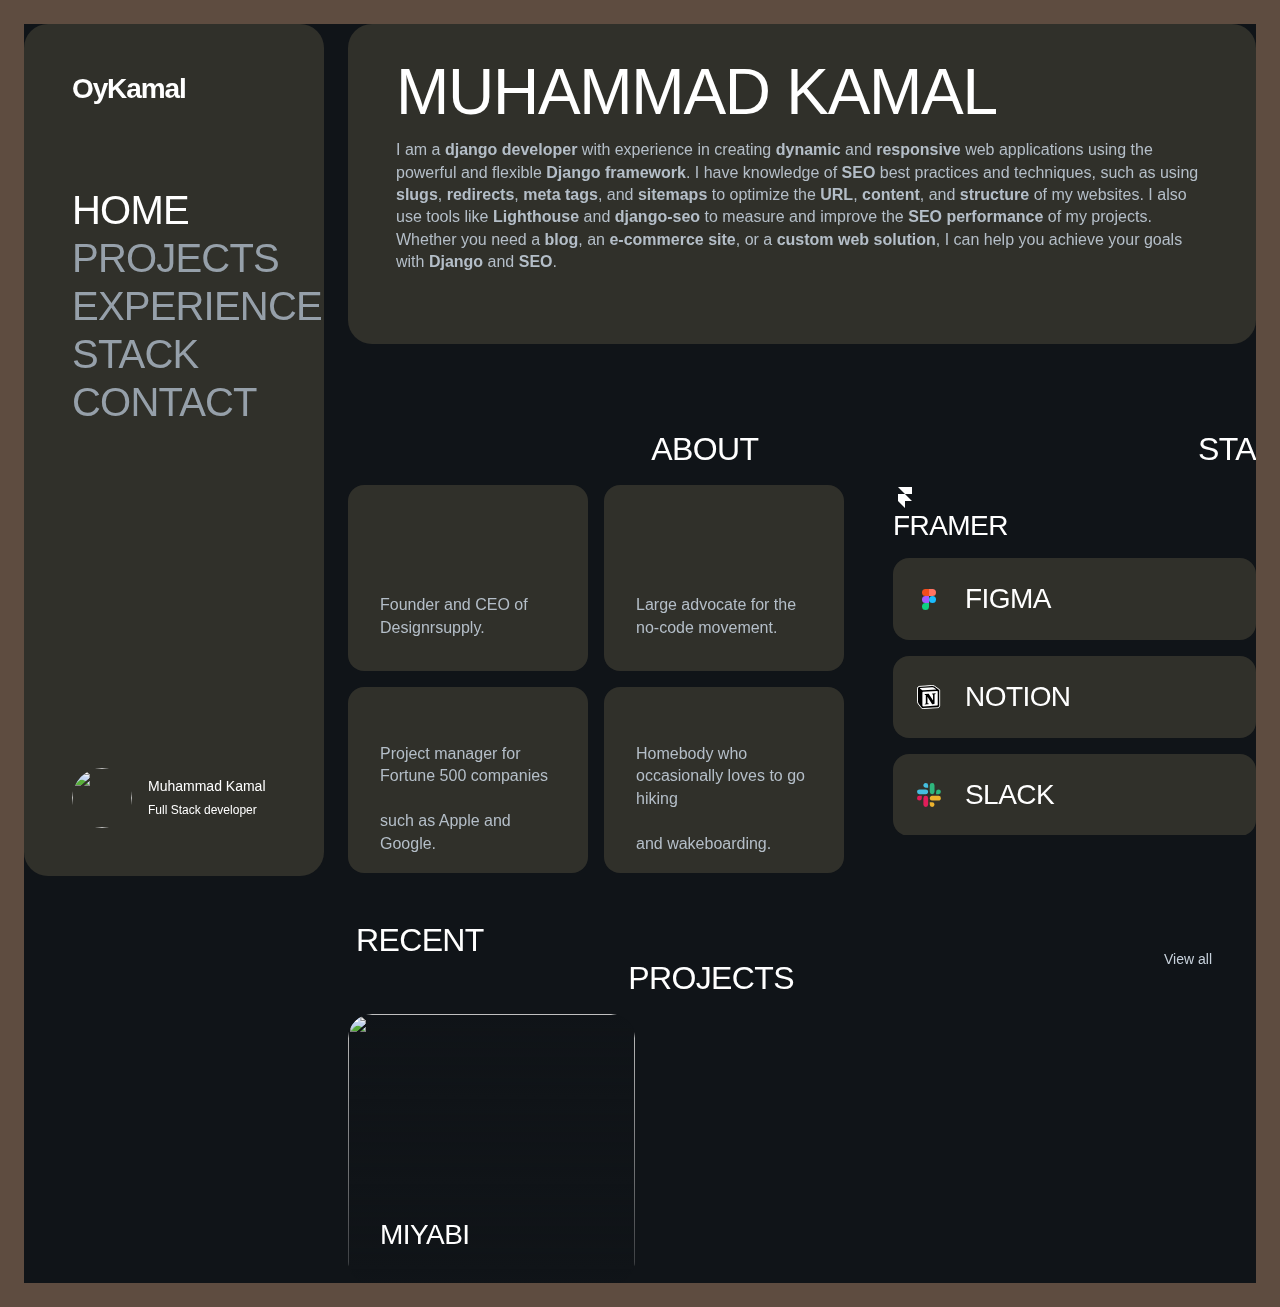
==== commit bb89b75a: "script removed" ====
--- a/portal-template.framer.website/index.html
+++ b/portal-template.framer.website/index.html
@@ -3985,8 +3985,8 @@
 </head>
 
 <body class="framer-body-augiA20Il">
-   <script async="" src="https://events.framer.com/script"
-      data-fid="7bd5989189f2255e924c4525269ed10d4f194d131b3e93b763c48257e1f54b68"></script>
+   <!-- <script async="" src="https://events.framer.com/script"
+      data-fid="7bd5989189f2255e924c4525269ed10d4f194d131b3e93b763c48257e1f54b68"></script> -->
    <!-- End of bodyStart -->
    <div id="main"
       data-framer-hydrate-v2="{&quot;routeId&quot;:&quot;augiA20Il&quot;,&quot;localizationId&quot;:&quot;default&quot;,&quot;localeId&quot;:&quot;default&quot;}"
@@ -4069,13 +4069,13 @@
                                     style="outline:none;display:flex;flex-direction:column;justify-content:flex-start;flex-shrink:0;--extracted-r6o4lv:var(--token-115c1ffa-1208-4315-974b-e11845c99da0, rgb(255, 255, 255));--framer-link-text-color:rgb(0, 153, 255);--framer-link-text-decoration:underline;--framer-paragraph-spacing:0px;transform:none"
                                     data-framer-component-type="RichTextContainer">
                                     <p style="--font-selector:R0Y7SW50ZXIgVGlnaHQtNTAw;--framer-font-family:&quot;Inter Tight&quot;, sans-serif;--framer-font-size:14px;--framer-font-weight:500;--framer-text-color:var(--extracted-r6o4lv)"
-                                       class="framer-text">Christopher Phuong</p>
+                                       class="framer-text">Muhammad Kamal</p>
                                  </div>
                                  <div class="framer-14yhpq1"
                                     style="outline:none;display:flex;flex-direction:column;justify-content:flex-start;flex-shrink:0;--extracted-r6o4lv:var(--token-115c1ffa-1208-4315-974b-e11845c99da0, rgb(255, 255, 255));--framer-link-text-color:rgb(0, 153, 255);--framer-link-text-decoration:underline;--framer-paragraph-spacing:0px;transform:none"
                                     data-framer-component-type="RichTextContainer">
                                     <p style="--font-selector:R0Y7SW50ZXIgVGlnaHQtcmVndWxhcg==;--framer-font-family:&quot;Inter Tight&quot;, &quot;Inter Tight Placeholder&quot;, sans-serif;--framer-font-size:12px;--framer-text-color:var(--extracted-r6o4lv)"
-                                       class="framer-text">Product Designer</p>
+                                       class="framer-text">Full Stack developer</p>
                                  </div>
                               </div>
                            </div>
@@ -4199,7 +4199,7 @@
                               <div class="framer-lu723u"
                                  style="outline:none;display:flex;flex-direction:column;justify-content:flex-start;flex-shrink:0;transform:none"
                                  data-framer-component-type="RichTextContainer">
-                                 <h3 class="framer-text framer-styles-preset-jd4pty" data-styles-preset="YlJM4zEGl">"My Django Odyssey: Guaranteed Excellence"</h3>
+                                 <h3 class="framer-text framer-styles-preset-jd4pty" data-styles-preset="YlJM4zEGl">My Django Odyssey: Guaranteed Excellence</h3>
                               </div>
                            </div>
                            <div class="framer-acmxgv" data-framer-name="Wrapper" name="Wrapper">
@@ -4586,9 +4586,9 @@
                                  style="opacity:0.001;transform:perspective(1200px) translateX(150px) translateY(0px) scale(1) rotate(0deg) translateZ(0)">
                                  <div class="framer-lyFp0 framer-5z1C5 framer-v-kz3b4j" style="display:contents"
                                     tabindex="0">
-                                    <a class="framer-kz3b4j framer-43icjz" data-framer-name="Variant 1"
+                                    <!-- <a class="framer-kz3b4j framer-43icjz" data-framer-name="Variant 1"
                                        style="background-color:var(--token-85a9719d-92f3-4601-8751-65acc0d02192, rgb(24, 28, 32));border-bottom-left-radius:16px;border-bottom-right-radius:16px;border-top-left-radius:16px;border-top-right-radius:16px;width:100%"
-                                       href="https://www.framer.com/?via=designrsupply" target="_blank" rel="noopener">
+                                       href="https://www.framer.com/?via=designrsupply" target="_blank" rel="noopener"> -->
                                        <div class="framer-18hlnsa-container">
                                           <div class="framer-ye7To framer-v-1pal29a" style="display:contents"
                                              tabindex="0">
@@ -4641,7 +4641,7 @@
                                                          <use href="#svg-2072316629_462"></use>
                                                       </svg>
                                                    </div>
-                                                </div>
+                                                </div>s
                                              </div>
                                           </div>
                                        </div>
@@ -4765,9 +4765,9 @@
                                  style="opacity:0.001;transform:perspective(1200px) translateX(0px) translateY(150px) scale(1) rotate(0deg) translateZ(0)">
                                  <div class="framer-lyFp0 framer-5z1C5 framer-v-kz3b4j" style="display:contents"
                                     tabindex="0">
-                                    <a class="framer-kz3b4j framer-43icjz" data-framer-name="Variant 1"
+                                    <!-- <a class="framer-kz3b4j framer-43icjz" data-framer-name="Variant 1"
                                        style="background-color:var(--token-85a9719d-92f3-4601-8751-65acc0d02192, rgb(24, 28, 32));border-bottom-left-radius:16px;border-bottom-right-radius:16px;border-top-left-radius:16px;border-top-right-radius:16px;width:100%"
-                                       href="https://www.framer.com/?via=designrsupply" target="_blank" rel="noopener">
+                                       href="https://www.framer.com/?via=designrsupply" target="_blank" rel="noopener"> -->
                                        <div class="framer-18hlnsa-container">
                                           <div class="framer-ye7To framer-v-1pal29a" style="display:contents"
                                              tabindex="0">
@@ -4944,9 +4944,9 @@
                                  style="opacity:0.001;transform:perspective(1200px) translateX(150px) translateY(0px) scale(1) rotate(0deg) translateZ(0)">
                                  <div class="framer-lyFp0 framer-5z1C5 framer-v-kz3b4j" style="display:contents"
                                     tabindex="0">
-                                    <a class="framer-kz3b4j framer-43icjz" data-framer-name="Variant 1"
+                                    <!-- <a class="framer-kz3b4j framer-43icjz" data-framer-name="Variant 1"
                                        style="background-color:var(--token-85a9719d-92f3-4601-8751-65acc0d02192, rgb(24, 28, 32));border-bottom-left-radius:16px;border-bottom-right-radius:16px;border-top-left-radius:16px;border-top-right-radius:16px;width:100%"
-                                       href="https://www.framer.com/?via=designrsupply" target="_blank" rel="noopener">
+                                       href="https://www.framer.com/?via=designrsupply" target="_blank" rel="noopener"> -->
                                        <div class="framer-18hlnsa-container">
                                           <div class="framer-ye7To framer-v-1pal29a" style="display:contents"
                                              tabindex="0">
@@ -5123,9 +5123,9 @@
                                  style="opacity:0.001;transform:perspective(1200px) translateX(0px) translateY(150px) scale(1) rotate(0deg) translateZ(0)">
                                  <div class="framer-lyFp0 framer-5z1C5 framer-v-kz3b4j" style="display:contents"
                                     tabindex="0">
-                                    <a class="framer-kz3b4j framer-43icjz" data-framer-name="Variant 1"
+                                    <!-- <a class="framer-kz3b4j framer-43icjz" data-framer-name="Variant 1"
                                        style="background-color:var(--token-85a9719d-92f3-4601-8751-65acc0d02192, rgb(24, 28, 32));border-bottom-left-radius:16px;border-bottom-right-radius:16px;border-top-left-radius:16px;border-top-right-radius:16px;width:100%"
-                                       href="https://www.framer.com/?via=designrsupply" target="_blank" rel="noopener">
+                                       href="https://www.framer.com/?via=designrsupply" target="_blank" rel="noopener"> -->
                                        <div class="framer-18hlnsa-container">
                                           <div class="framer-ye7To framer-v-1pal29a" style="display:contents"
                                              tabindex="0">
